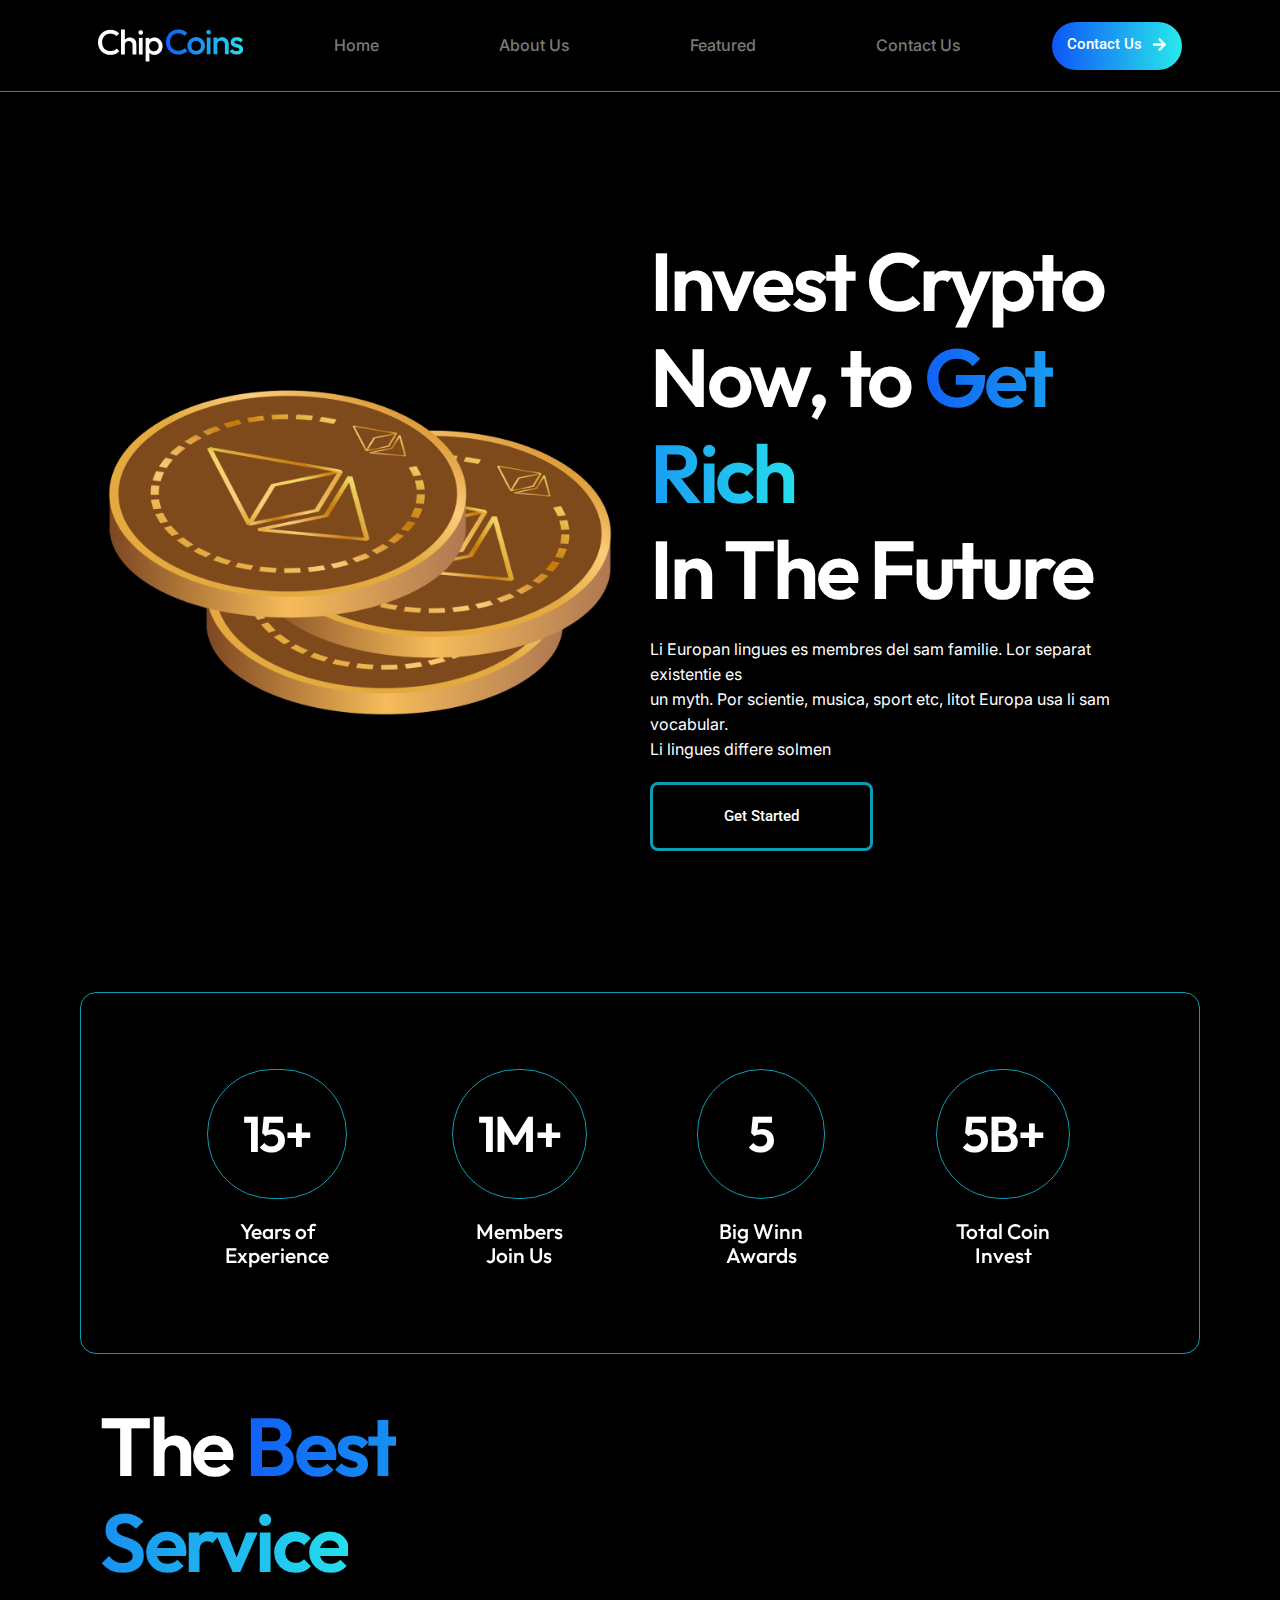
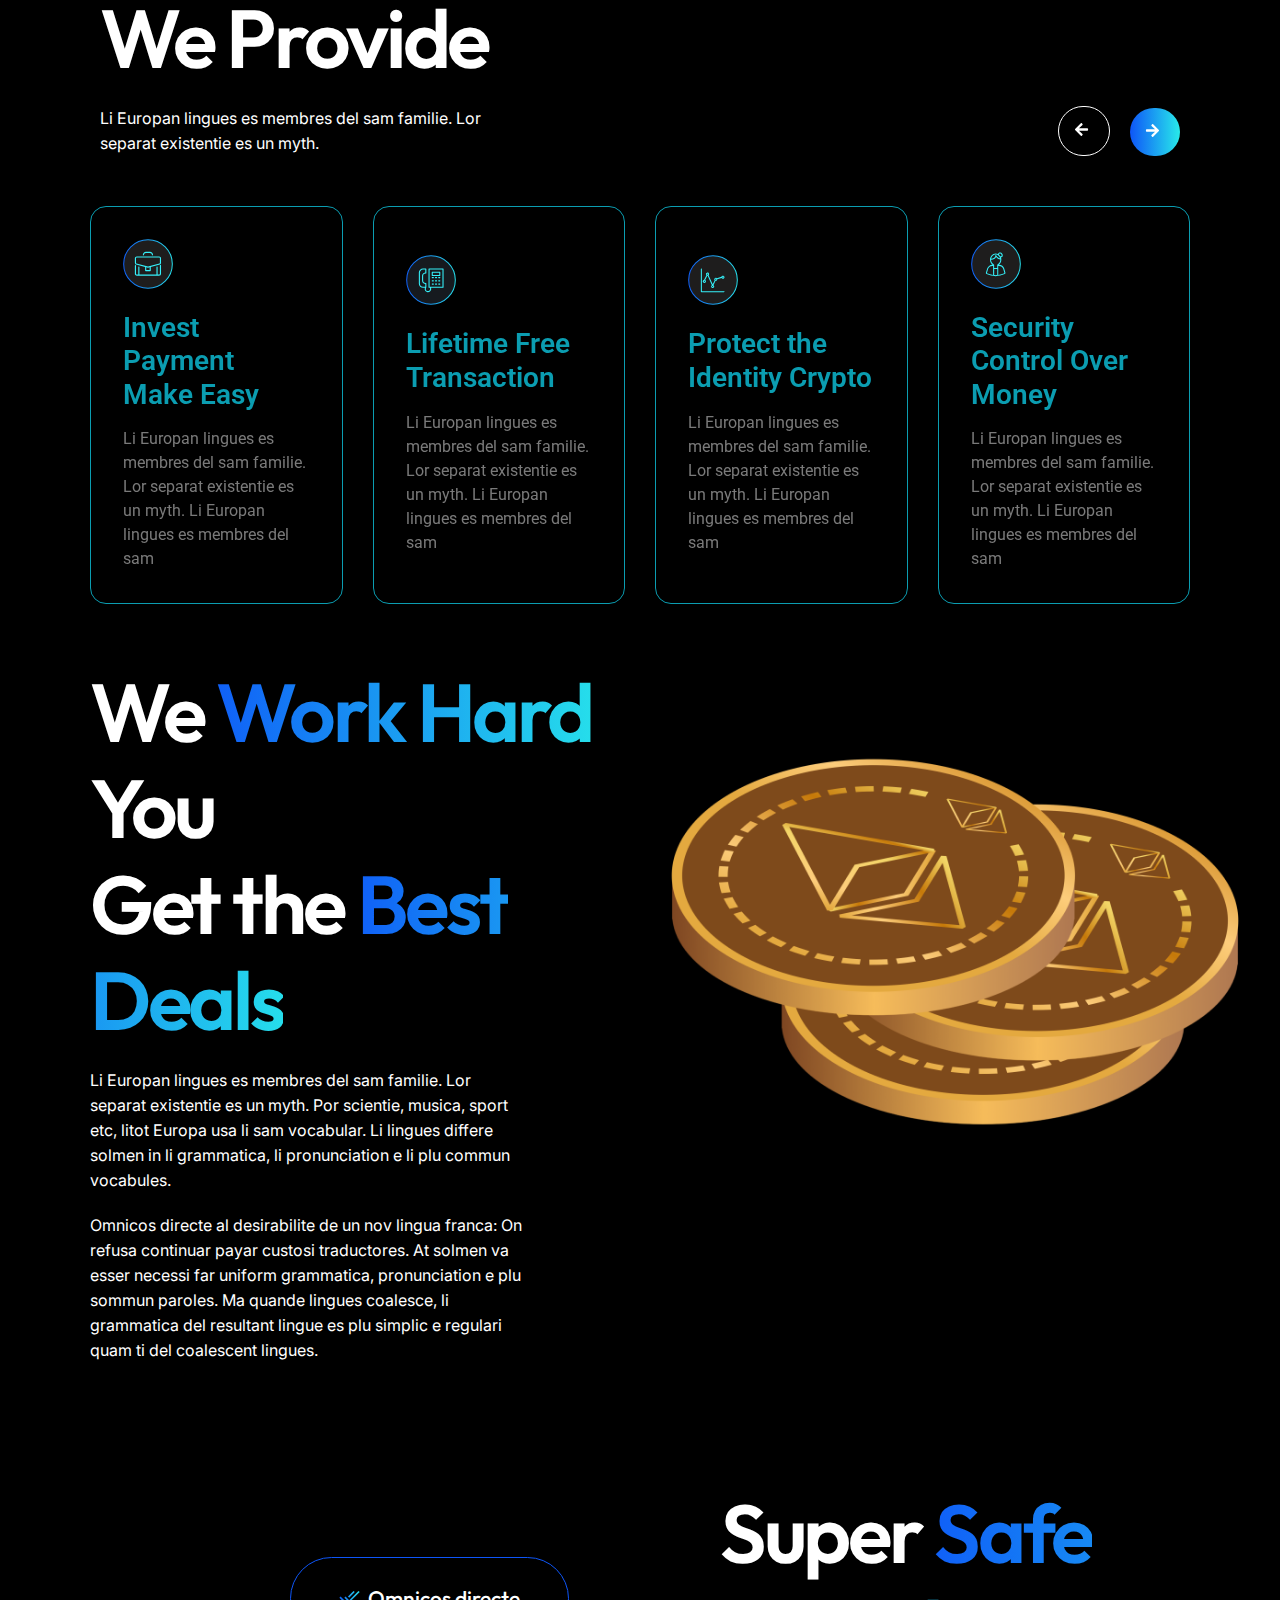
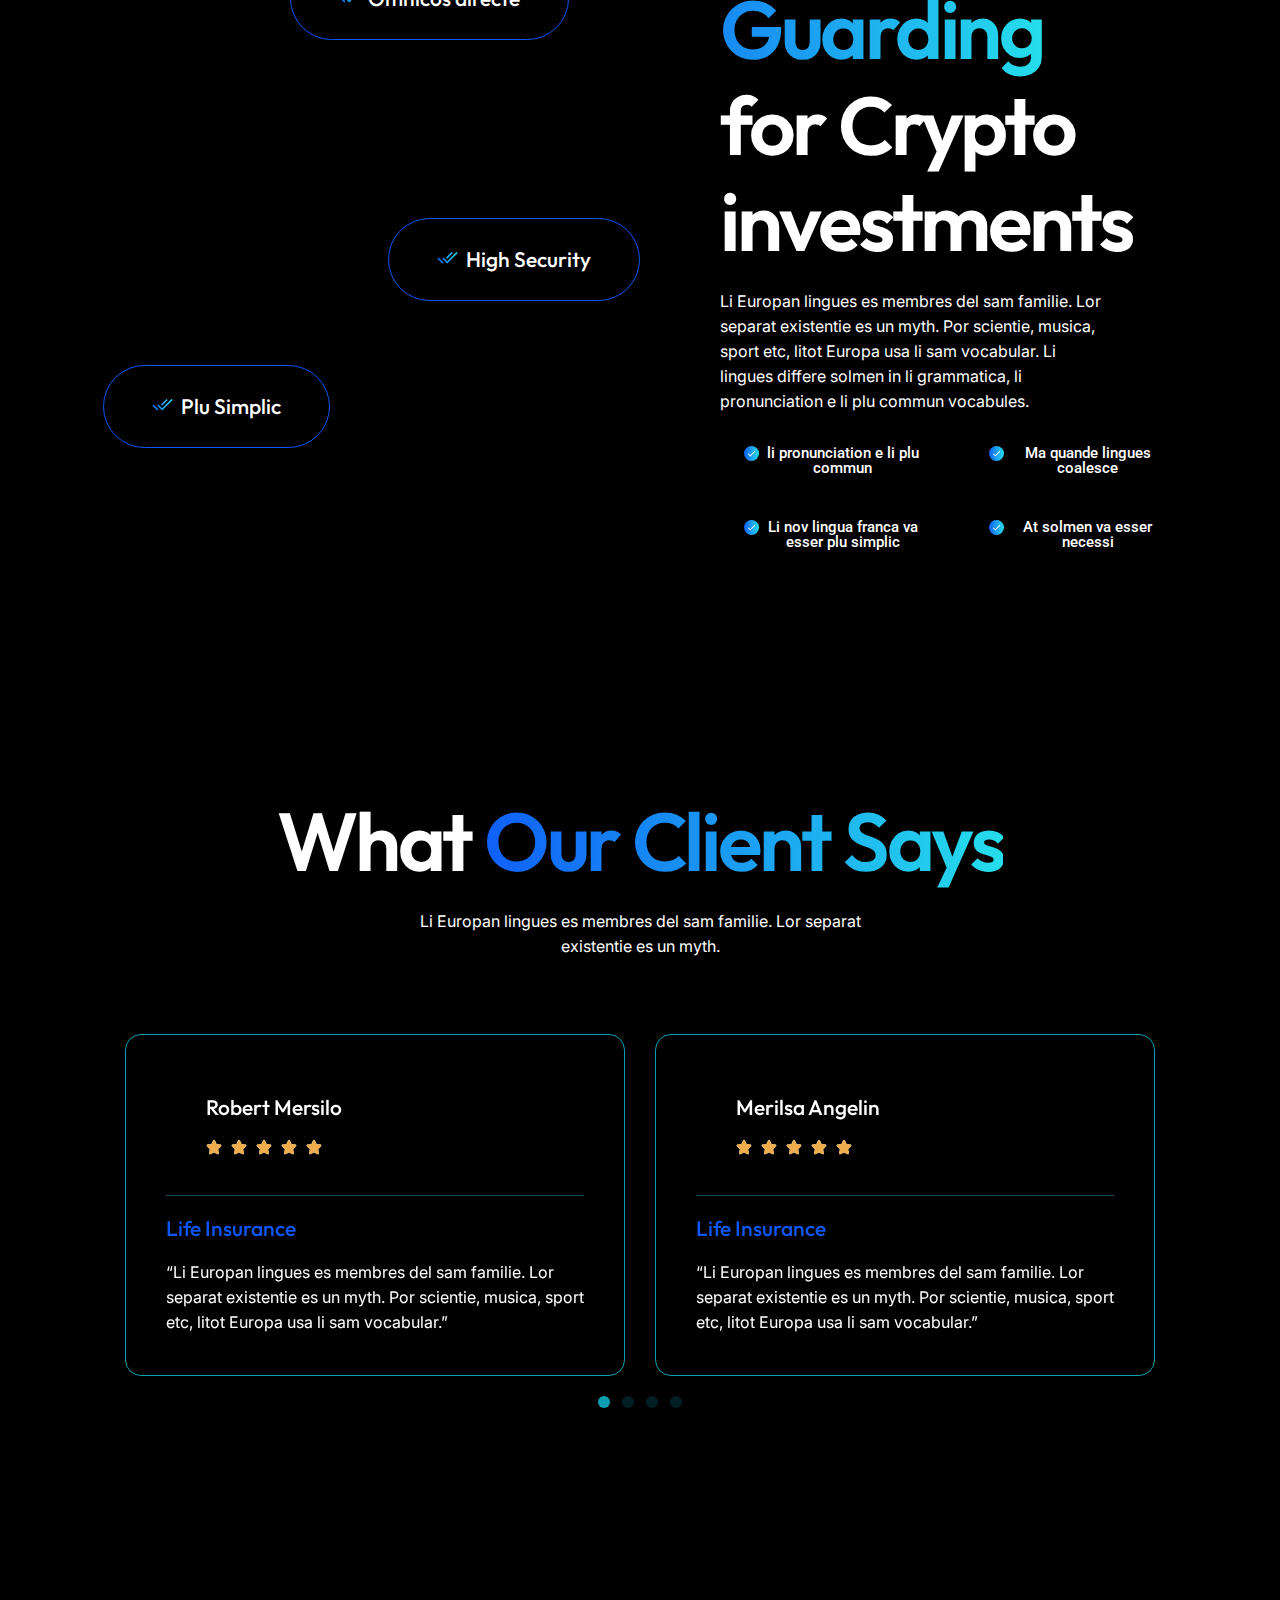
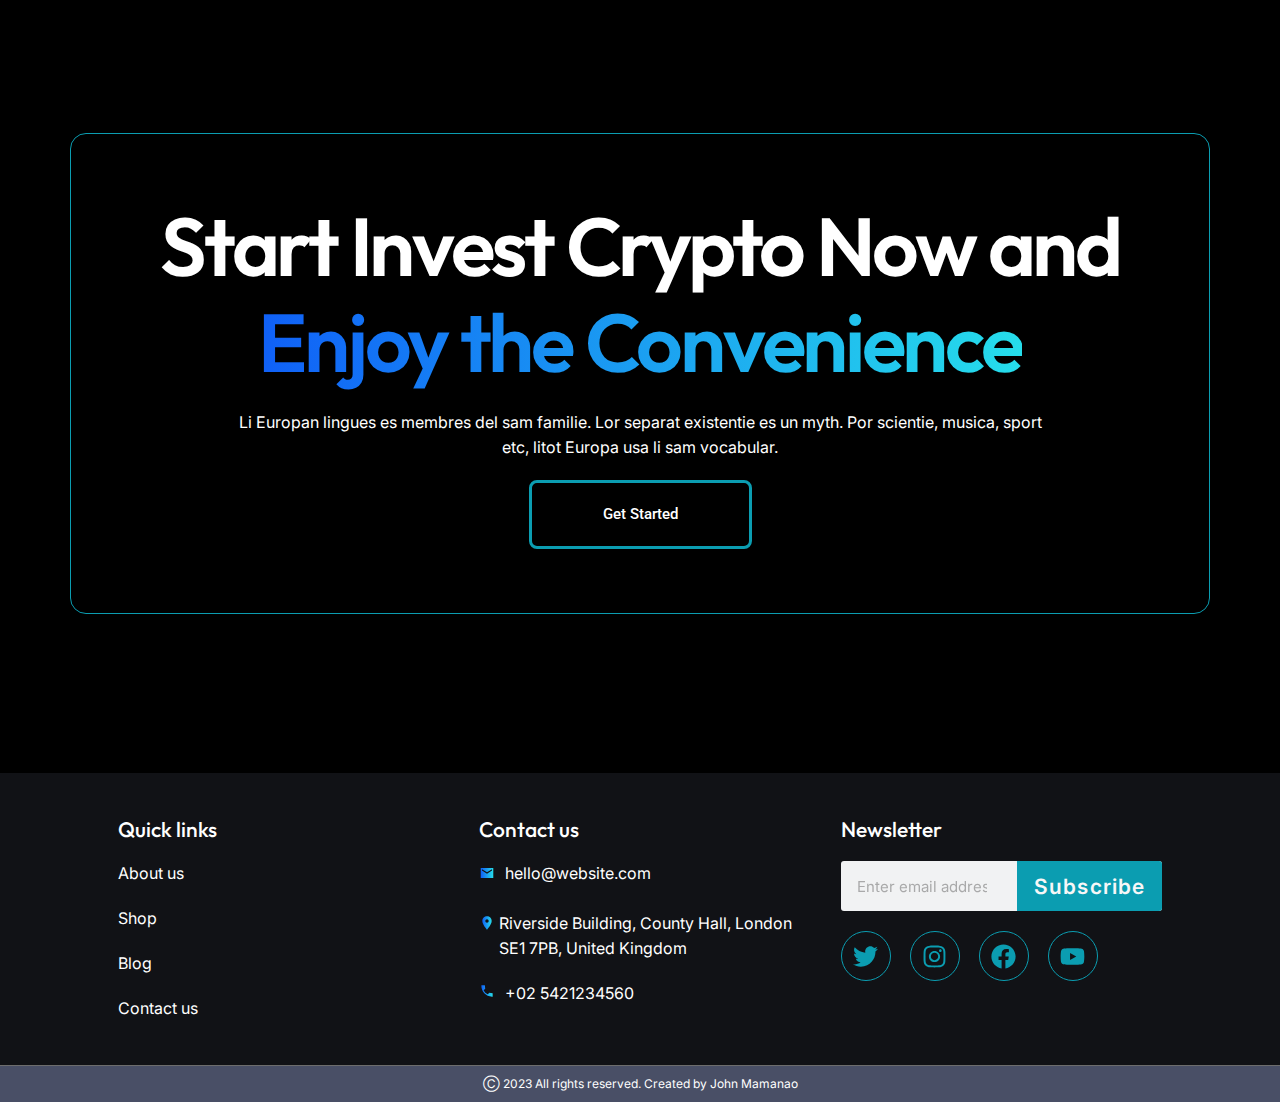
==== index.html @ 48318609 "initial commit" ====
<!DOCTYPE html>
<html lang="en-US">
<head>
	<meta charset="UTF-8">
		<title>ChipCoins &#8211; CryptoCurrency</title>
<meta name="robots" content="max-image-preview:large">
<link rel="alternate" type="application/rss+xml" title="ChipCoins - CryptoCurrency &raquo; Feed" href="/feed/">
<link rel="alternate" type="application/rss+xml" title="ChipCoins - CryptoCurrency &raquo; Comments Feed" href="/comments/feed/">
<script>
window._wpemojiSettings = {"baseUrl":"https:\/\/s.w.org\/images\/core\/emoji\/14.0.0\/72x72\/","ext":".png","svgUrl":"https:\/\/s.w.org\/images\/core\/emoji\/14.0.0\/svg\/","svgExt":".svg","source":{"concatemoji":"\/wp-includes\/js\/wp-emoji-release.min.js?ver=6.4.3"}};
/*! This file is auto-generated */
!function(i,n){var o,s,e;function c(e){try{var t={supportTests:e,timestamp:(new Date).valueOf()};sessionStorage.setItem(o,JSON.stringify(t))}catch(e){}}function p(e,t,n){e.clearRect(0,0,e.canvas.width,e.canvas.height),e.fillText(t,0,0);var t=new Uint32Array(e.getImageData(0,0,e.canvas.width,e.canvas.height).data),r=(e.clearRect(0,0,e.canvas.width,e.canvas.height),e.fillText(n,0,0),new Uint32Array(e.getImageData(0,0,e.canvas.width,e.canvas.height).data));return t.every(function(e,t){return e===r[t]})}function u(e,t,n){switch(t){case"flag":return n(e,"🏳️‍⚧️","🏳️​⚧️")?!1:!n(e,"🇺🇳","🇺​🇳")&&!n(e,"🏴󠁧󠁢󠁥󠁮󠁧󠁿","🏴​󠁧​󠁢​󠁥​󠁮​󠁧​󠁿");case"emoji":return!n(e,"🫱🏻‍🫲🏿","🫱🏻​🫲🏿")}return!1}function f(e,t,n){var r="undefined"!=typeof WorkerGlobalScope&&self instanceof WorkerGlobalScope?new OffscreenCanvas(300,150):i.createElement("canvas"),a=r.getContext("2d",{willReadFrequently:!0}),o=(a.textBaseline="top",a.font="600 32px Arial",{});return e.forEach(function(e){o[e]=t(a,e,n)}),o}function t(e){var t=i.createElement("script");t.src=e,t.defer=!0,i.head.appendChild(t)}"undefined"!=typeof Promise&&(o="wpEmojiSettingsSupports",s=["flag","emoji"],n.supports={everything:!0,everythingExceptFlag:!0},e=new Promise(function(e){i.addEventListener("DOMContentLoaded",e,{once:!0})}),new Promise(function(t){var n=function(){try{var e=JSON.parse(sessionStorage.getItem(o));if("object"==typeof e&&"number"==typeof e.timestamp&&(new Date).valueOf()<e.timestamp+604800&&"object"==typeof e.supportTests)return e.supportTests}catch(e){}return null}();if(!n){if("undefined"!=typeof Worker&&"undefined"!=typeof OffscreenCanvas&&"undefined"!=typeof URL&&URL.createObjectURL&&"undefined"!=typeof Blob)try{var e="postMessage("+f.toString()+"("+[JSON.stringify(s),u.toString(),p.toString()].join(",")+"));",r=new Blob([e],{type:"text/javascript"}),a=new Worker(URL.createObjectURL(r),{name:"wpTestEmojiSupports"});return void(a.onmessage=function(e){c(n=e.data),a.terminate(),t(n)})}catch(e){}c(n=f(s,u,p))}t(n)}).then(function(e){for(var t in e)n.supports[t]=e[t],n.supports.everything=n.supports.everything&&n.supports[t],"flag"!==t&&(n.supports.everythingExceptFlag=n.supports.everythingExceptFlag&&n.supports[t]);n.supports.everythingExceptFlag=n.supports.everythingExceptFlag&&!n.supports.flag,n.DOMReady=!1,n.readyCallback=function(){n.DOMReady=!0}}).then(function(){return e}).then(function(){var e;n.supports.everything||(n.readyCallback(),(e=n.source||{}).concatemoji?t(e.concatemoji):e.wpemoji&&e.twemoji&&(t(e.twemoji),t(e.wpemoji)))}))}((window,document),window._wpemojiSettings);
</script>
<style id="wp-emoji-styles-inline-css">img.wp-smiley, img.emoji {
		display: inline !important;
		border: none !important;
		box-shadow: none !important;
		height: 1em !important;
		width: 1em !important;
		margin: 0 0.07em !important;
		vertical-align: -0.1em !important;
		background: none !important;
		padding: 0 !important;
	}</style>
<style id="classic-theme-styles-inline-css">/*! This file is auto-generated */
.wp-block-button__link{color:#fff;background-color:#32373c;border-radius:9999px;box-shadow:none;text-decoration:none;padding:calc(.667em + 2px) calc(1.333em + 2px);font-size:1.125em}.wp-block-file__button{background:#32373c;color:#fff;text-decoration:none}</style>
<style id="global-styles-inline-css">body{--wp--preset--color--black: #000000;--wp--preset--color--cyan-bluish-gray: #abb8c3;--wp--preset--color--white: #ffffff;--wp--preset--color--pale-pink: #f78da7;--wp--preset--color--vivid-red: #cf2e2e;--wp--preset--color--luminous-vivid-orange: #ff6900;--wp--preset--color--luminous-vivid-amber: #fcb900;--wp--preset--color--light-green-cyan: #7bdcb5;--wp--preset--color--vivid-green-cyan: #00d084;--wp--preset--color--pale-cyan-blue: #8ed1fc;--wp--preset--color--vivid-cyan-blue: #0693e3;--wp--preset--color--vivid-purple: #9b51e0;--wp--preset--gradient--vivid-cyan-blue-to-vivid-purple: linear-gradient(135deg,rgba(6,147,227,1) 0%,rgb(155,81,224) 100%);--wp--preset--gradient--light-green-cyan-to-vivid-green-cyan: linear-gradient(135deg,rgb(122,220,180) 0%,rgb(0,208,130) 100%);--wp--preset--gradient--luminous-vivid-amber-to-luminous-vivid-orange: linear-gradient(135deg,rgba(252,185,0,1) 0%,rgba(255,105,0,1) 100%);--wp--preset--gradient--luminous-vivid-orange-to-vivid-red: linear-gradient(135deg,rgba(255,105,0,1) 0%,rgb(207,46,46) 100%);--wp--preset--gradient--very-light-gray-to-cyan-bluish-gray: linear-gradient(135deg,rgb(238,238,238) 0%,rgb(169,184,195) 100%);--wp--preset--gradient--cool-to-warm-spectrum: linear-gradient(135deg,rgb(74,234,220) 0%,rgb(151,120,209) 20%,rgb(207,42,186) 40%,rgb(238,44,130) 60%,rgb(251,105,98) 80%,rgb(254,248,76) 100%);--wp--preset--gradient--blush-light-purple: linear-gradient(135deg,rgb(255,206,236) 0%,rgb(152,150,240) 100%);--wp--preset--gradient--blush-bordeaux: linear-gradient(135deg,rgb(254,205,165) 0%,rgb(254,45,45) 50%,rgb(107,0,62) 100%);--wp--preset--gradient--luminous-dusk: linear-gradient(135deg,rgb(255,203,112) 0%,rgb(199,81,192) 50%,rgb(65,88,208) 100%);--wp--preset--gradient--pale-ocean: linear-gradient(135deg,rgb(255,245,203) 0%,rgb(182,227,212) 50%,rgb(51,167,181) 100%);--wp--preset--gradient--electric-grass: linear-gradient(135deg,rgb(202,248,128) 0%,rgb(113,206,126) 100%);--wp--preset--gradient--midnight: linear-gradient(135deg,rgb(2,3,129) 0%,rgb(40,116,252) 100%);--wp--preset--font-size--small: 13px;--wp--preset--font-size--medium: 20px;--wp--preset--font-size--large: 36px;--wp--preset--font-size--x-large: 42px;--wp--preset--spacing--20: 0.44rem;--wp--preset--spacing--30: 0.67rem;--wp--preset--spacing--40: 1rem;--wp--preset--spacing--50: 1.5rem;--wp--preset--spacing--60: 2.25rem;--wp--preset--spacing--70: 3.38rem;--wp--preset--spacing--80: 5.06rem;--wp--preset--shadow--natural: 6px 6px 9px rgba(0, 0, 0, 0.2);--wp--preset--shadow--deep: 12px 12px 50px rgba(0, 0, 0, 0.4);--wp--preset--shadow--sharp: 6px 6px 0px rgba(0, 0, 0, 0.2);--wp--preset--shadow--outlined: 6px 6px 0px -3px rgba(255, 255, 255, 1), 6px 6px rgba(0, 0, 0, 1);--wp--preset--shadow--crisp: 6px 6px 0px rgba(0, 0, 0, 1);}:where(.is-layout-flex){gap: 0.5em;}:where(.is-layout-grid){gap: 0.5em;}body .is-layout-flow > .alignleft{float: left;margin-inline-start: 0;margin-inline-end: 2em;}body .is-layout-flow > .alignright{float: right;margin-inline-start: 2em;margin-inline-end: 0;}body .is-layout-flow > .aligncenter{margin-left: auto !important;margin-right: auto !important;}body .is-layout-constrained > .alignleft{float: left;margin-inline-start: 0;margin-inline-end: 2em;}body .is-layout-constrained > .alignright{float: right;margin-inline-start: 2em;margin-inline-end: 0;}body .is-layout-constrained > .aligncenter{margin-left: auto !important;margin-right: auto !important;}body .is-layout-constrained > :where(:not(.alignleft):not(.alignright):not(.alignfull)){max-width: var(--wp--style--global--content-size);margin-left: auto !important;margin-right: auto !important;}body .is-layout-constrained > .alignwide{max-width: var(--wp--style--global--wide-size);}body .is-layout-flex{display: flex;}body .is-layout-flex{flex-wrap: wrap;align-items: center;}body .is-layout-flex > *{margin: 0;}body .is-layout-grid{display: grid;}body .is-layout-grid > *{margin: 0;}:where(.wp-block-columns.is-layout-flex){gap: 2em;}:where(.wp-block-columns.is-layout-grid){gap: 2em;}:where(.wp-block-post-template.is-layout-flex){gap: 1.25em;}:where(.wp-block-post-template.is-layout-grid){gap: 1.25em;}.has-black-color{color: var(--wp--preset--color--black) !important;}.has-cyan-bluish-gray-color{color: var(--wp--preset--color--cyan-bluish-gray) !important;}.has-white-color{color: var(--wp--preset--color--white) !important;}.has-pale-pink-color{color: var(--wp--preset--color--pale-pink) !important;}.has-vivid-red-color{color: var(--wp--preset--color--vivid-red) !important;}.has-luminous-vivid-orange-color{color: var(--wp--preset--color--luminous-vivid-orange) !important;}.has-luminous-vivid-amber-color{color: var(--wp--preset--color--luminous-vivid-amber) !important;}.has-light-green-cyan-color{color: var(--wp--preset--color--light-green-cyan) !important;}.has-vivid-green-cyan-color{color: var(--wp--preset--color--vivid-green-cyan) !important;}.has-pale-cyan-blue-color{color: var(--wp--preset--color--pale-cyan-blue) !important;}.has-vivid-cyan-blue-color{color: var(--wp--preset--color--vivid-cyan-blue) !important;}.has-vivid-purple-color{color: var(--wp--preset--color--vivid-purple) !important;}.has-black-background-color{background-color: var(--wp--preset--color--black) !important;}.has-cyan-bluish-gray-background-color{background-color: var(--wp--preset--color--cyan-bluish-gray) !important;}.has-white-background-color{background-color: var(--wp--preset--color--white) !important;}.has-pale-pink-background-color{background-color: var(--wp--preset--color--pale-pink) !important;}.has-vivid-red-background-color{background-color: var(--wp--preset--color--vivid-red) !important;}.has-luminous-vivid-orange-background-color{background-color: var(--wp--preset--color--luminous-vivid-orange) !important;}.has-luminous-vivid-amber-background-color{background-color: var(--wp--preset--color--luminous-vivid-amber) !important;}.has-light-green-cyan-background-color{background-color: var(--wp--preset--color--light-green-cyan) !important;}.has-vivid-green-cyan-background-color{background-color: var(--wp--preset--color--vivid-green-cyan) !important;}.has-pale-cyan-blue-background-color{background-color: var(--wp--preset--color--pale-cyan-blue) !important;}.has-vivid-cyan-blue-background-color{background-color: var(--wp--preset--color--vivid-cyan-blue) !important;}.has-vivid-purple-background-color{background-color: var(--wp--preset--color--vivid-purple) !important;}.has-black-border-color{border-color: var(--wp--preset--color--black) !important;}.has-cyan-bluish-gray-border-color{border-color: var(--wp--preset--color--cyan-bluish-gray) !important;}.has-white-border-color{border-color: var(--wp--preset--color--white) !important;}.has-pale-pink-border-color{border-color: var(--wp--preset--color--pale-pink) !important;}.has-vivid-red-border-color{border-color: var(--wp--preset--color--vivid-red) !important;}.has-luminous-vivid-orange-border-color{border-color: var(--wp--preset--color--luminous-vivid-orange) !important;}.has-luminous-vivid-amber-border-color{border-color: var(--wp--preset--color--luminous-vivid-amber) !important;}.has-light-green-cyan-border-color{border-color: var(--wp--preset--color--light-green-cyan) !important;}.has-vivid-green-cyan-border-color{border-color: var(--wp--preset--color--vivid-green-cyan) !important;}.has-pale-cyan-blue-border-color{border-color: var(--wp--preset--color--pale-cyan-blue) !important;}.has-vivid-cyan-blue-border-color{border-color: var(--wp--preset--color--vivid-cyan-blue) !important;}.has-vivid-purple-border-color{border-color: var(--wp--preset--color--vivid-purple) !important;}.has-vivid-cyan-blue-to-vivid-purple-gradient-background{background: var(--wp--preset--gradient--vivid-cyan-blue-to-vivid-purple) !important;}.has-light-green-cyan-to-vivid-green-cyan-gradient-background{background: var(--wp--preset--gradient--light-green-cyan-to-vivid-green-cyan) !important;}.has-luminous-vivid-amber-to-luminous-vivid-orange-gradient-background{background: var(--wp--preset--gradient--luminous-vivid-amber-to-luminous-vivid-orange) !important;}.has-luminous-vivid-orange-to-vivid-red-gradient-background{background: var(--wp--preset--gradient--luminous-vivid-orange-to-vivid-red) !important;}.has-very-light-gray-to-cyan-bluish-gray-gradient-background{background: var(--wp--preset--gradient--very-light-gray-to-cyan-bluish-gray) !important;}.has-cool-to-warm-spectrum-gradient-background{background: var(--wp--preset--gradient--cool-to-warm-spectrum) !important;}.has-blush-light-purple-gradient-background{background: var(--wp--preset--gradient--blush-light-purple) !important;}.has-blush-bordeaux-gradient-background{background: var(--wp--preset--gradient--blush-bordeaux) !important;}.has-luminous-dusk-gradient-background{background: var(--wp--preset--gradient--luminous-dusk) !important;}.has-pale-ocean-gradient-background{background: var(--wp--preset--gradient--pale-ocean) !important;}.has-electric-grass-gradient-background{background: var(--wp--preset--gradient--electric-grass) !important;}.has-midnight-gradient-background{background: var(--wp--preset--gradient--midnight) !important;}.has-small-font-size{font-size: var(--wp--preset--font-size--small) !important;}.has-medium-font-size{font-size: var(--wp--preset--font-size--medium) !important;}.has-large-font-size{font-size: var(--wp--preset--font-size--large) !important;}.has-x-large-font-size{font-size: var(--wp--preset--font-size--x-large) !important;}
.wp-block-navigation a:where(:not(.wp-element-button)){color: inherit;}
:where(.wp-block-post-template.is-layout-flex){gap: 1.25em;}:where(.wp-block-post-template.is-layout-grid){gap: 1.25em;}
:where(.wp-block-columns.is-layout-flex){gap: 2em;}:where(.wp-block-columns.is-layout-grid){gap: 2em;}
.wp-block-pullquote{font-size: 1.5em;line-height: 1.6;}</style>
<link rel="stylesheet" id="hello-elementor-css" href="/wp-content/themes/hello-elementor/style.min.css?ver=3.0.1" media="all">
<link rel="stylesheet" id="hello-elementor-theme-style-css" href="/wp-content/themes/hello-elementor/theme.min.css?ver=3.0.1" media="all">
<link rel="stylesheet" id="hello-elementor-header-footer-css" href="/wp-content/themes/hello-elementor/header-footer.min.css?ver=3.0.1" media="all">
<link rel="stylesheet" id="elementor-frontend-css" href="/wp-content/plugins/elementor/assets/css/frontend-lite.min.css?ver=3.20.1" media="all">
<link rel="stylesheet" id="elementor-post-8-css" href="/wp-content/uploads/elementor/css/post-8.css?ver=1710677434" media="all">
<link rel="stylesheet" id="elementor-lazyload-css" href="/wp-content/plugins/elementor/assets/css/modules/lazyload/frontend.min.css?ver=3.20.1" media="all">
<link rel="stylesheet" id="swiper-css" href="/wp-content/plugins/elementor/assets/lib/swiper/v8/css/swiper.min.css?ver=8.4.5" media="all">
<link rel="stylesheet" id="elementor-pro-css" href="/wp-content/plugins/elementor-pro/assets/css/frontend-lite.min.css?ver=3.19.0" media="all">
<link rel="stylesheet" id="elementor-global-css" href="/wp-content/uploads/elementor/css/global.css?ver=1710677434" media="all">
<link rel="stylesheet" id="elementor-post-17-css" href="/wp-content/uploads/elementor/css/post-17.css?ver=1710759932" media="all">
<link rel="stylesheet" id="google-fonts-1-css" href="https://fonts.googleapis.com/css?family=Roboto%3A100%2C100italic%2C200%2C200italic%2C300%2C300italic%2C400%2C400italic%2C500%2C500italic%2C600%2C600italic%2C700%2C700italic%2C800%2C800italic%2C900%2C900italic%7CRoboto+Slab%3A100%2C100italic%2C200%2C200italic%2C300%2C300italic%2C400%2C400italic%2C500%2C500italic%2C600%2C600italic%2C700%2C700italic%2C800%2C800italic%2C900%2C900italic%7CInter%3A100%2C100italic%2C200%2C200italic%2C300%2C300italic%2C400%2C400italic%2C500%2C500italic%2C600%2C600italic%2C700%2C700italic%2C800%2C800italic%2C900%2C900italic%7COutfit%3A100%2C100italic%2C200%2C200italic%2C300%2C300italic%2C400%2C400italic%2C500%2C500italic%2C600%2C600italic%2C700%2C700italic%2C800%2C800italic%2C900%2C900italic&#038;display=swap&#038;ver=6.4.3" media="all">
<link rel="preconnect" href="https://fonts.gstatic.com/" crossorigin>
<link rel="https://api.w.org/" href="/wp-json/">
<link rel="alternate" type="application/json" href="/wp-json/wp/v2/pages/17">
<link rel="EditURI" type="application/rsd+xml" title="RSD" href="/xmlrpc.php?rsd">
<meta name="generator" content="WordPress 6.4.3">
<link rel="canonical" href="/">
<link rel="shortlink" href="/">
<link rel="alternate" type="application/json+oembed" href="/wp-json/oembed/1.0/embed?url=%2F">
<link rel="alternate" type="text/xml+oembed" href="/wp-json/oembed/1.0/embed?url=%2F#038;format=xml">
<meta name="generator" content="Elementor 3.20.1; features: e_optimized_assets_loading, e_optimized_css_loading, e_font_icon_svg, additional_custom_breakpoints, block_editor_assets_optimize, e_image_loading_optimization; settings: css_print_method-external, google_font-enabled, font_display-swap">
		<style id="wp-custom-css">body{
 background-color: black;
}

.current-menu-item a {
	font-weight:800 !important;
}

.menu-item a:hover {
	font-weight:800 !important;
}

.blue{
    background: linear-gradient(90deg, #0E56F8 -7.84%, #28EAEA 109.97%);
	background-clip: text;
	-webkit-background-clip: text;
	-webkit-text-fill-color: transparent;
}</style>
			<meta name="viewport" content="width=device-width, initial-scale=1.0, viewport-fit=cover">
</head>
<body class="home page-template page-template-elementor_canvas page page-id-17 wp-custom-logo e-lazyload elementor-default elementor-template-canvas elementor-kit-8 elementor-page elementor-page-17">
			<div data-elementor-type="wp-page" data-elementor-id="17" class="elementor elementor-17" data-elementor-post-type="page">
				<div class="elementor-element elementor-element-e62ce13 e-flex e-con-boxed e-con e-parent" data-id="e62ce13" data-element_type="container" data-core-v316-plus="true">
					<div class="e-con-inner">
				<div class="elementor-element elementor-element-89855a6 elementor-widget elementor-widget-theme-site-logo elementor-widget-image" data-id="89855a6" data-element_type="widget" data-widget_type="theme-site-logo.default">
				<div class="elementor-widget-container">
			<style>/*! elementor - v3.20.0 - 13-03-2024 */
.elementor-widget-image{text-align:center}.elementor-widget-image a{display:inline-block}.elementor-widget-image a img[src$=".svg"]{width:48px}.elementor-widget-image img{vertical-align:middle;display:inline-block}</style>						<a>
			<img decoding="async" width="145" height="33" src="/wp-content/uploads/2024/03/logo.png" class="attachment-full size-full wp-image-9" alt="">				</a>
									</div>
				</div>
				<div class="elementor-element elementor-element-6aec6c8 elementor-nav-menu--stretch elementor-nav-menu--dropdown-tablet elementor-nav-menu__text-align-aside elementor-nav-menu--toggle elementor-nav-menu--burger elementor-widget elementor-widget-nav-menu" data-id="6aec6c8" data-element_type="widget" data-settings="{&quot;full_width&quot;:&quot;stretch&quot;,&quot;layout&quot;:&quot;horizontal&quot;,&quot;submenu_icon&quot;:{&quot;value&quot;:&quot;&lt;svg class=\&quot;e-font-icon-svg e-fas-caret-down\&quot; viewBox=\&quot;0 0 320 512\&quot; xmlns=\&quot;http:\/\/www.w3.org\/2000\/svg\&quot;&gt;&lt;path d=\&quot;M31.3 192h257.3c17.8 0 26.7 21.5 14.1 34.1L174.1 354.8c-7.8 7.8-20.5 7.8-28.3 0L17.2 226.1C4.6 213.5 13.5 192 31.3 192z\&quot;&gt;&lt;\/path&gt;&lt;\/svg&gt;&quot;,&quot;library&quot;:&quot;fa-solid&quot;},&quot;toggle&quot;:&quot;burger&quot;}" data-widget_type="nav-menu.default">
				<div class="elementor-widget-container">
			<link rel="stylesheet" href="/wp-content/plugins/elementor-pro/assets/css/widget-nav-menu.min.css">			<nav class="elementor-nav-menu--main elementor-nav-menu__container elementor-nav-menu--layout-horizontal e--pointer-underline e--animation-fade">
				<ul id="menu-1-6aec6c8" class="elementor-nav-menu">
<li class="menu-item menu-item-type-custom menu-item-object-custom menu-item-13"><a href="#" class="elementor-item elementor-item-anchor">Home</a></li>
<li class="menu-item menu-item-type-custom menu-item-object-custom menu-item-14"><a href="#" class="elementor-item elementor-item-anchor">About Us</a></li>
<li class="menu-item menu-item-type-custom menu-item-object-custom menu-item-15"><a href="#" class="elementor-item elementor-item-anchor">Featured</a></li>
<li class="menu-item menu-item-type-custom menu-item-object-custom menu-item-16"><a href="#" class="elementor-item elementor-item-anchor">Contact Us</a></li>
</ul>			</nav>
					<div class="elementor-menu-toggle" role="button" tabindex="0" aria-label="Menu Toggle" aria-expanded="false">
			<svg aria-hidden="true" role="presentation" class="elementor-menu-toggle__icon--open e-font-icon-svg e-eicon-menu-bar" viewbox="0 0 1000 1000" xmlns="http://www.w3.org/2000/svg"><path d="M104 333H896C929 333 958 304 958 271S929 208 896 208H104C71 208 42 237 42 271S71 333 104 333ZM104 583H896C929 583 958 554 958 521S929 458 896 458H104C71 458 42 487 42 521S71 583 104 583ZM104 833H896C929 833 958 804 958 771S929 708 896 708H104C71 708 42 737 42 771S71 833 104 833Z"></path></svg><svg aria-hidden="true" role="presentation" class="elementor-menu-toggle__icon--close e-font-icon-svg e-eicon-close" viewbox="0 0 1000 1000" xmlns="http://www.w3.org/2000/svg"><path d="M742 167L500 408 258 167C246 154 233 150 217 150 196 150 179 158 167 167 154 179 150 196 150 212 150 229 154 242 171 254L408 500 167 742C138 771 138 800 167 829 196 858 225 858 254 829L496 587 738 829C750 842 767 846 783 846 800 846 817 842 829 829 842 817 846 804 846 783 846 767 842 750 829 737L588 500 833 258C863 229 863 200 833 171 804 137 775 137 742 167Z"></path></svg>			<span class="elementor-screen-only">Menu</span>
		</div>
					<nav class="elementor-nav-menu--dropdown elementor-nav-menu__container" aria-hidden="true">
				<ul id="menu-2-6aec6c8" class="elementor-nav-menu">
<li class="menu-item menu-item-type-custom menu-item-object-custom menu-item-13"><a href="#" class="elementor-item elementor-item-anchor" tabindex="-1">Home</a></li>
<li class="menu-item menu-item-type-custom menu-item-object-custom menu-item-14"><a href="#" class="elementor-item elementor-item-anchor" tabindex="-1">About Us</a></li>
<li class="menu-item menu-item-type-custom menu-item-object-custom menu-item-15"><a href="#" class="elementor-item elementor-item-anchor" tabindex="-1">Featured</a></li>
<li class="menu-item menu-item-type-custom menu-item-object-custom menu-item-16"><a href="#" class="elementor-item elementor-item-anchor" tabindex="-1">Contact Us</a></li>
</ul>			</nav>
				</div>
				</div>
				<div class="elementor-element elementor-element-7f08254 elementor-widget__width-initial elementor-align-center elementor-hidden-tablet elementor-hidden-mobile elementor-widget elementor-widget-button" data-id="7f08254" data-element_type="widget" data-widget_type="button.default">
				<div class="elementor-widget-container">
					<div class="elementor-button-wrapper">
			<a class="elementor-button elementor-button-link elementor-size-sm" href="#">
						<span class="elementor-button-content-wrapper">
						<span class="elementor-button-icon elementor-align-icon-right">
				<svg aria-hidden="true" class="e-font-icon-svg e-fas-arrow-right" viewbox="0 0 448 512" xmlns="http://www.w3.org/2000/svg"><path d="M190.5 66.9l22.2-22.2c9.4-9.4 24.6-9.4 33.9 0L441 239c9.4 9.4 9.4 24.6 0 33.9L246.6 467.3c-9.4 9.4-24.6 9.4-33.9 0l-22.2-22.2c-9.5-9.5-9.3-25 .4-34.3L311.4 296H24c-13.3 0-24-10.7-24-24v-32c0-13.3 10.7-24 24-24h287.4L190.9 101.2c-9.8-9.3-10-24.8-.4-34.3z"></path></svg>			</span>
						<span class="elementor-button-text">Contact Us</span>
		</span>
					</a>
		</div>
				</div>
				</div>
					</div>
				</div>
		<div class="elementor-element elementor-element-58fffd3 e-con-full e-flex e-con e-parent" data-id="58fffd3" data-element_type="container" data-core-v316-plus="true">
		<div class="elementor-element elementor-element-f413bab e-con-full e-flex e-con e-child" data-id="f413bab" data-element_type="container">
				<div class="elementor-element elementor-element-69ae7c3 elementor-widget elementor-widget-image" data-id="69ae7c3" data-element_type="widget" data-widget_type="image.default">
				<div class="elementor-widget-container">
													<img decoding="async" src="/wp-content/uploads/elementor/thumbs/etherium-coin-qlc26gi8p5h7i38w4x5h1aqkwnvbomfdwhr1bx1h1e.png" title="etherium-coin" alt="etherium-coin" loading="lazy">													</div>
				</div>
				</div>
		<div class="elementor-element elementor-element-85c0285 e-con-full e-flex e-con e-child" data-id="85c0285" data-element_type="container">
				<div class="elementor-element elementor-element-48c9a50 elementor-widget elementor-widget-heading" data-id="48c9a50" data-element_type="widget" data-widget_type="heading.default">
				<div class="elementor-widget-container">
			<style>/*! elementor - v3.20.0 - 13-03-2024 */
.elementor-heading-title{padding:0;margin:0;line-height:1}.elementor-widget-heading .elementor-heading-title[class*=elementor-size-]>a{color:inherit;font-size:inherit;line-height:inherit}.elementor-widget-heading .elementor-heading-title.elementor-size-small{font-size:15px}.elementor-widget-heading .elementor-heading-title.elementor-size-medium{font-size:19px}.elementor-widget-heading .elementor-heading-title.elementor-size-large{font-size:29px}.elementor-widget-heading .elementor-heading-title.elementor-size-xl{font-size:39px}.elementor-widget-heading .elementor-heading-title.elementor-size-xxl{font-size:59px}</style>
<h2 class="elementor-heading-title elementor-size-default">Invest Crypto <br>Now, to <span class="blue">Get Rich</span> <br>In The Future</h2>		</div>
				</div>
				<div class="elementor-element elementor-element-1d94e64 elementor-widget__width-initial elementor-widget elementor-widget-heading" data-id="1d94e64" data-element_type="widget" data-widget_type="heading.default">
				<div class="elementor-widget-container">
			<p class="elementor-heading-title elementor-size-default">Li Europan lingues es membres del sam familie. Lor separat existentie es<br> un myth. Por scientie, musica, sport etc, litot Europa usa li sam vocabular.<br> Li lingues differe solmen </p>		</div>
				</div>
				<div class="elementor-element elementor-element-e75646a elementor-widget__width-initial elementor-align-center elementor-widget elementor-widget-button" data-id="e75646a" data-element_type="widget" data-widget_type="button.default">
				<div class="elementor-widget-container">
					<div class="elementor-button-wrapper">
			<a class="elementor-button elementor-button-link elementor-size-sm" href="#">
						<span class="elementor-button-content-wrapper">
						<span class="elementor-button-text">Get Started</span>
		</span>
					</a>
		</div>
				</div>
				</div>
				</div>
				</div>
		<div class="elementor-element elementor-element-65de510 e-con-full e-flex e-con e-parent" data-id="65de510" data-element_type="container" data-core-v316-plus="true">
		<div class="elementor-element elementor-element-a094b2c e-con-full e-flex e-con e-child" data-id="a094b2c" data-element_type="container">
				<div class="elementor-element elementor-element-a257855 elementor-pagination-type-bullets elementor-arrows-position-inside elementor-pagination-position-outside elementor-widget elementor-widget-n-carousel" data-id="a257855" data-element_type="widget" data-settings="{&quot;carousel_items&quot;:[{&quot;slide_title&quot;:&quot;Slide #1&quot;,&quot;_id&quot;:&quot;1da766b&quot;},{&quot;slide_title&quot;:&quot;Slide #2&quot;,&quot;_id&quot;:&quot;4bf387b&quot;},{&quot;slide_title&quot;:&quot;Slide #3&quot;,&quot;_id&quot;:&quot;1e31169&quot;},{&quot;_id&quot;:&quot;7d14c26&quot;,&quot;slide_title&quot;:&quot;Slide #4&quot;}],&quot;slides_to_show&quot;:&quot;4&quot;,&quot;slides_to_show_tablet&quot;:&quot;2&quot;,&quot;slides_to_show_mobile&quot;:&quot;1&quot;,&quot;speed&quot;:500,&quot;arrows&quot;:&quot;yes&quot;,&quot;pagination&quot;:&quot;bullets&quot;,&quot;image_spacing_custom&quot;:{&quot;unit&quot;:&quot;px&quot;,&quot;size&quot;:10,&quot;sizes&quot;:[]},&quot;image_spacing_custom_tablet&quot;:{&quot;unit&quot;:&quot;px&quot;,&quot;size&quot;:&quot;&quot;,&quot;sizes&quot;:[]},&quot;image_spacing_custom_mobile&quot;:{&quot;unit&quot;:&quot;px&quot;,&quot;size&quot;:&quot;&quot;,&quot;sizes&quot;:[]}}" data-widget_type="nested-carousel.default">
				<div class="elementor-widget-container">
			<link rel="stylesheet" href="/wp-content/plugins/elementor-pro/assets/css/widget-nested-carousel.min.css">		<div class="e-n-carousel swiper" dir="ltr">
			<div class="swiper-wrapper" aria-live="polite">
										<div class="swiper-slide" data-slide="1" role="group" aria-roledescription="slide" aria-label="1 of 4">
							<div class="elementor-element elementor-element-080040d e-flex e-con-boxed e-con e-child" data-id="080040d" data-element_type="container">
					<div class="e-con-inner">
		<div class="elementor-element elementor-element-a8004d6 e-flex e-con-boxed e-con e-child" data-id="a8004d6" data-element_type="container">
					<div class="e-con-inner">
				<div class="elementor-element elementor-element-e40b6fe elementor-widget elementor-widget-heading" data-id="e40b6fe" data-element_type="widget" data-widget_type="heading.default">
				<div class="elementor-widget-container">
			<h2 class="elementor-heading-title elementor-size-default">15+</h2>		</div>
				</div>
				<div class="elementor-element elementor-element-c518b82 elementor-widget elementor-widget-heading" data-id="c518b82" data-element_type="widget" data-widget_type="heading.default">
				<div class="elementor-widget-container">
			<h2 class="elementor-heading-title elementor-size-default">Years of <br>Experience</h2>		</div>
				</div>
					</div>
				</div>
					</div>
				</div>
								</div>
											<div class="swiper-slide" data-slide="2" role="group" aria-roledescription="slide" aria-label="2 of 4">
							<div class="elementor-element elementor-element-cbc50ec e-flex e-con-boxed e-con e-child" data-id="cbc50ec" data-element_type="container">
					<div class="e-con-inner">
		<div class="elementor-element elementor-element-60d86b6 e-flex e-con-boxed e-con e-child" data-id="60d86b6" data-element_type="container">
					<div class="e-con-inner">
				<div class="elementor-element elementor-element-699c5ca elementor-widget elementor-widget-heading" data-id="699c5ca" data-element_type="widget" data-widget_type="heading.default">
				<div class="elementor-widget-container">
			<h2 class="elementor-heading-title elementor-size-default">1M+</h2>		</div>
				</div>
				<div class="elementor-element elementor-element-bc0ef3e elementor-widget elementor-widget-heading" data-id="bc0ef3e" data-element_type="widget" data-widget_type="heading.default">
				<div class="elementor-widget-container">
			<h2 class="elementor-heading-title elementor-size-default">Members<br> Join Us</h2>		</div>
				</div>
					</div>
				</div>
					</div>
				</div>
								</div>
											<div class="swiper-slide" data-slide="3" role="group" aria-roledescription="slide" aria-label="3 of 4">
							<div class="elementor-element elementor-element-8ca04a9 e-flex e-con-boxed e-con e-child" data-id="8ca04a9" data-element_type="container">
					<div class="e-con-inner">
		<div class="elementor-element elementor-element-199d416 e-flex e-con-boxed e-con e-child" data-id="199d416" data-element_type="container">
					<div class="e-con-inner">
				<div class="elementor-element elementor-element-48244b5 elementor-widget elementor-widget-heading" data-id="48244b5" data-element_type="widget" data-widget_type="heading.default">
				<div class="elementor-widget-container">
			<h2 class="elementor-heading-title elementor-size-default">5</h2>		</div>
				</div>
				<div class="elementor-element elementor-element-beee8b9 elementor-widget elementor-widget-heading" data-id="beee8b9" data-element_type="widget" data-widget_type="heading.default">
				<div class="elementor-widget-container">
			<h2 class="elementor-heading-title elementor-size-default">Big Winn<br> Awards</h2>		</div>
				</div>
					</div>
				</div>
					</div>
				</div>
								</div>
											<div class="swiper-slide" data-slide="4" role="group" aria-roledescription="slide" aria-label="4 of 4">
							<div class="elementor-element elementor-element-593f29a e-flex e-con-boxed e-con e-child" data-id="593f29a" data-element_type="container">
					<div class="e-con-inner">
		<div class="elementor-element elementor-element-8856d7a e-flex e-con-boxed e-con e-child" data-id="8856d7a" data-element_type="container">
					<div class="e-con-inner">
				<div class="elementor-element elementor-element-c460198 elementor-widget elementor-widget-heading" data-id="c460198" data-element_type="widget" data-widget_type="heading.default">
				<div class="elementor-widget-container">
			<h2 class="elementor-heading-title elementor-size-default">5B+</h2>		</div>
				</div>
				<div class="elementor-element elementor-element-6efced9 elementor-widget elementor-widget-heading" data-id="6efced9" data-element_type="widget" data-widget_type="heading.default">
				<div class="elementor-widget-container">
			<h2 class="elementor-heading-title elementor-size-default">Total Coin<br> Invest</h2>		</div>
				</div>
					</div>
				</div>
					</div>
				</div>
								</div>
								</div>
		</div>
					<div class="elementor-swiper-button elementor-swiper-button-prev" role="button" tabindex="0">
				<svg aria-hidden="true" class="e-font-icon-svg e-fas-chevron-left" viewbox="0 0 320 512" xmlns="http://www.w3.org/2000/svg"><path d="M34.52 239.03L228.87 44.69c9.37-9.37 24.57-9.37 33.94 0l22.67 22.67c9.36 9.36 9.37 24.52.04 33.9L131.49 256l154.02 154.75c9.34 9.38 9.32 24.54-.04 33.9l-22.67 22.67c-9.37 9.37-24.57 9.37-33.94 0L34.52 272.97c-9.37-9.37-9.37-24.57 0-33.94z"></path></svg>			</div>
			<div class="elementor-swiper-button elementor-swiper-button-next" role="button" tabindex="0">
				<svg aria-hidden="true" class="e-font-icon-svg e-fas-chevron-right" viewbox="0 0 320 512" xmlns="http://www.w3.org/2000/svg"><path d="M285.476 272.971L91.132 467.314c-9.373 9.373-24.569 9.373-33.941 0l-22.667-22.667c-9.357-9.357-9.375-24.522-.04-33.901L188.505 256 34.484 101.255c-9.335-9.379-9.317-24.544.04-33.901l22.667-22.667c9.373-9.373 24.569-9.373 33.941 0L285.475 239.03c9.373 9.372 9.373 24.568.001 33.941z"></path></svg>			</div>
					<div class="swiper-pagination"></div>
				</div>
				</div>
				</div>
				</div>
		<div class="elementor-element elementor-element-14d9753 e-con-full e-flex e-con e-parent" data-id="14d9753" data-element_type="container" data-core-v316-plus="true">
		<div class="elementor-element elementor-element-103684d e-con-full e-flex e-con e-child" data-id="103684d" data-element_type="container">
		<div class="elementor-element elementor-element-280f62e e-con-full e-flex e-con e-child" data-id="280f62e" data-element_type="container">
				<div class="elementor-element elementor-element-3404c55 elementor-widget__width-initial elementor-widget elementor-widget-heading" data-id="3404c55" data-element_type="widget" data-widget_type="heading.default">
				<div class="elementor-widget-container">
			<h2 class="elementor-heading-title elementor-size-default">The <span class="blue">Best Service</span> <br>We Provide</h2>		</div>
				</div>
				<div class="elementor-element elementor-element-c82a6fa elementor-widget__width-initial elementor-widget elementor-widget-heading" data-id="c82a6fa" data-element_type="widget" data-widget_type="heading.default">
				<div class="elementor-widget-container">
			<p class="elementor-heading-title elementor-size-default">Li Europan lingues es membres del sam familie. Lor <br>separat existentie es un myth.</p>		</div>
				</div>
				</div>
		<div class="elementor-element elementor-element-0eb927c elementor-hidden-tablet elementor-hidden-mobile e-flex e-con-boxed e-con e-child" data-id="0eb927c" data-element_type="container">
					<div class="e-con-inner">
				<div class="elementor-element elementor-element-38528c7 elementor-align-center elementor-widget elementor-widget-button" data-id="38528c7" data-element_type="widget" data-widget_type="button.default">
				<div class="elementor-widget-container">
					<div class="elementor-button-wrapper">
			<a class="elementor-button elementor-button-link elementor-size-sm" href="#">
						<span class="elementor-button-content-wrapper">
						<span class="elementor-button-icon elementor-align-icon-left">
				<svg aria-hidden="true" class="e-font-icon-svg e-fas-arrow-left" viewbox="0 0 448 512" xmlns="http://www.w3.org/2000/svg"><path d="M257.5 445.1l-22.2 22.2c-9.4 9.4-24.6 9.4-33.9 0L7 273c-9.4-9.4-9.4-24.6 0-33.9L201.4 44.7c9.4-9.4 24.6-9.4 33.9 0l22.2 22.2c9.5 9.5 9.3 25-.4 34.3L136.6 216H424c13.3 0 24 10.7 24 24v32c0 13.3-10.7 24-24 24H136.6l120.5 114.8c9.8 9.3 10 24.8.4 34.3z"></path></svg>			</span>
						<span class="elementor-button-text"></span>
		</span>
					</a>
		</div>
				</div>
				</div>
				<div class="elementor-element elementor-element-4fd5dd3 elementor-align-center elementor-widget elementor-widget-button" data-id="4fd5dd3" data-element_type="widget" data-widget_type="button.default">
				<div class="elementor-widget-container">
					<div class="elementor-button-wrapper">
			<a class="elementor-button elementor-button-link elementor-size-sm" href="#">
						<span class="elementor-button-content-wrapper">
						<span class="elementor-button-icon elementor-align-icon-left">
				<svg aria-hidden="true" class="e-font-icon-svg e-fas-arrow-right" viewbox="0 0 448 512" xmlns="http://www.w3.org/2000/svg"><path d="M190.5 66.9l22.2-22.2c9.4-9.4 24.6-9.4 33.9 0L441 239c9.4 9.4 9.4 24.6 0 33.9L246.6 467.3c-9.4 9.4-24.6 9.4-33.9 0l-22.2-22.2c-9.5-9.5-9.3-25 .4-34.3L311.4 296H24c-13.3 0-24-10.7-24-24v-32c0-13.3 10.7-24 24-24h287.4L190.9 101.2c-9.8-9.3-10-24.8-.4-34.3z"></path></svg>			</span>
						<span class="elementor-button-text"></span>
		</span>
					</a>
		</div>
				</div>
				</div>
					</div>
				</div>
				</div>
				<div class="elementor-element elementor-element-0a7433f elementor-pagination-type-bullets elementor-arrows-position-inside elementor-pagination-position-outside elementor-widget elementor-widget-n-carousel" data-id="0a7433f" data-element_type="widget" data-settings="{&quot;carousel_items&quot;:[{&quot;slide_title&quot;:&quot;Slide #1&quot;,&quot;_id&quot;:&quot;9155170&quot;},{&quot;slide_title&quot;:&quot;Slide #2&quot;,&quot;_id&quot;:&quot;749786e&quot;},{&quot;slide_title&quot;:&quot;Slide #3&quot;,&quot;_id&quot;:&quot;f263a02&quot;},{&quot;_id&quot;:&quot;c3b34a8&quot;,&quot;slide_title&quot;:&quot;Slide #4&quot;}],&quot;slides_to_show&quot;:&quot;4&quot;,&quot;image_spacing_custom_tablet&quot;:{&quot;unit&quot;:&quot;px&quot;,&quot;size&quot;:0,&quot;sizes&quot;:[]},&quot;slides_to_show_tablet&quot;:&quot;2&quot;,&quot;slides_to_show_mobile&quot;:&quot;1&quot;,&quot;speed&quot;:500,&quot;arrows&quot;:&quot;yes&quot;,&quot;pagination&quot;:&quot;bullets&quot;,&quot;image_spacing_custom&quot;:{&quot;unit&quot;:&quot;px&quot;,&quot;size&quot;:10,&quot;sizes&quot;:[]},&quot;image_spacing_custom_mobile&quot;:{&quot;unit&quot;:&quot;px&quot;,&quot;size&quot;:&quot;&quot;,&quot;sizes&quot;:[]}}" data-widget_type="nested-carousel.default">
				<div class="elementor-widget-container">
					<div class="e-n-carousel swiper" dir="ltr">
			<div class="swiper-wrapper" aria-live="polite">
										<div class="swiper-slide" data-slide="1" role="group" aria-roledescription="slide" aria-label="1 of 4">
							<div class="elementor-element elementor-element-f5e490f e-flex e-con-boxed e-con e-child" data-id="f5e490f" data-element_type="container">
					<div class="e-con-inner">
		<div class="elementor-element elementor-element-12d9577 e-flex e-con-boxed e-con e-child" data-id="12d9577" data-element_type="container">
					<div class="e-con-inner">
				<div class="elementor-element elementor-element-5ceda83 elementor-view-default elementor-position-top elementor-mobile-position-top elementor-widget elementor-widget-icon-box" data-id="5ceda83" data-element_type="widget" data-widget_type="icon-box.default">
				<div class="elementor-widget-container">
			<link rel="stylesheet" href="/wp-content/plugins/elementor/assets/css/widget-icon-box.min.css">		<div class="elementor-icon-box-wrapper">
						<div class="elementor-icon-box-icon">
				<span class="elementor-icon elementor-animation-">
				<svg xmlns="http://www.w3.org/2000/svg" width="74" height="74" viewbox="0 0 74 74" fill="none"><g id="Icon"><rect x="1" y="1" width="72" height="72" rx="36" fill="#1E1D1D"></rect><rect x="1" y="1" width="72" height="72" rx="36" stroke="url(#paint0_linear_15813_7703)" stroke-width="1.5"></rect><g id="icon"><path id="Vector" d="M55.4305 38.4219C55.2185 38.4212 55.0141 38.5006 54.8581 38.6441C54.7021 38.7876 54.606 38.9847 54.589 39.196V51.4144C54.5936 51.5767 54.5646 51.7383 54.5038 51.8889C54.443 52.0395 54.3517 52.1759 54.2356 52.2895C54.1397 52.3952 54.0228 52.4797 53.8924 52.5376C53.762 52.5956 53.621 52.6257 53.4783 52.6261H51.2231V41.7205C51.2231 41.4973 51.1344 41.2833 50.9766 41.1255C50.8188 40.9677 50.6048 40.879 50.3816 40.879C50.1584 40.879 49.9444 40.9677 49.7866 41.1255C49.6288 41.2833 49.5401 41.4973 49.5401 41.7205V52.6598H24.2957V41.7205C24.2957 41.4973 24.207 41.2833 24.0492 41.1255C23.8914 40.9677 23.6774 40.879 23.4542 40.879C23.231 40.879 23.017 40.9677 22.8592 41.1255C22.7014 41.2833 22.6127 41.4973 22.6127 41.7205V52.6598H20.3239C20.1674 52.6471 20.015 52.6034 19.8757 52.531C19.7364 52.4587 19.6129 52.3592 19.5126 52.2385C19.4122 52.1178 19.337 51.9782 19.2914 51.828C19.2457 51.6778 19.2306 51.52 19.2468 51.3639V39.4148C19.2468 39.1917 19.1581 38.9776 19.0003 38.8198C18.8425 38.662 18.6285 38.5733 18.4053 38.5733C18.1835 38.5777 17.9719 38.6677 17.8151 38.8246C17.6582 38.9815 17.5681 39.193 17.5638 39.4148V51.347C17.5458 51.7242 17.6025 52.1012 17.7309 52.4564C17.8592 52.8115 18.0566 53.1377 18.3116 53.4162C18.5666 53.6947 18.8742 53.9199 19.2167 54.0789C19.5592 54.2379 19.9298 54.3276 20.3071 54.3427H23.1176C23.2284 54.368 23.3434 54.368 23.4542 54.3427C23.5593 54.3678 23.6688 54.3678 23.774 54.3427H53.4278C53.7998 54.3427 54.168 54.2666 54.5095 54.119C54.851 53.9714 55.1587 53.7554 55.4137 53.4844C55.9522 52.9489 56.2602 52.2242 56.272 51.4649V39.196C56.255 38.9847 56.1589 38.7876 56.0029 38.6441C55.8469 38.5006 55.6425 38.4212 55.4305 38.4219Z" fill="#35F1FA"></path><path id="Vector_2" d="M53.5106 25.7349H20.4067C19.6715 25.7212 18.9605 25.9981 18.428 26.5053C17.8955 27.0126 17.5846 27.7093 17.5625 28.4444V35.3277C17.5598 35.8776 17.7403 36.4127 18.0755 36.8485C18.4108 37.2843 18.8817 37.596 19.4138 37.7344L32.7092 41.4032C32.6843 41.5027 32.6843 41.6067 32.7092 41.7062V46.7551C32.7092 46.9782 32.7979 47.1923 32.9557 47.3501C33.1135 47.5079 33.3275 47.5966 33.5507 47.5966H40.2825C40.5057 47.5966 40.7198 47.5079 40.8776 47.3501C41.0354 47.1923 41.124 46.9782 41.124 46.7551V41.7062C41.1414 41.6286 41.1414 41.5481 41.124 41.4706L54.5877 37.8522C55.0856 37.6789 55.5162 37.3531 55.8184 36.921C56.1205 36.489 56.2788 35.9727 56.2707 35.4456V28.5622C56.2752 27.8226 55.988 27.111 55.4714 26.5817C54.9547 26.0524 54.2502 25.7481 53.5106 25.7349ZM39.4411 45.9304H34.3922V41.8576L36.7988 42.514H37.0176H37.2364L39.4411 41.9081V45.9304ZM54.5877 35.4456C54.586 35.6233 54.5257 35.7954 54.4161 35.9354C54.3066 36.0754 54.154 36.1753 53.9819 36.2197L37.0176 40.8815L19.8514 36.1692C19.6707 36.1229 19.5116 36.0154 19.4012 35.8651C19.2908 35.7148 19.2358 35.5308 19.2455 35.3446V28.4444C19.267 28.1587 19.3981 27.8924 19.6114 27.7011C19.8247 27.5098 20.1036 27.4083 20.3899 27.4178H53.5106C53.8068 27.4222 54.0893 27.543 54.2971 27.754C54.5049 27.965 54.6214 28.2492 54.6214 28.5454L54.5877 35.4456Z" fill="#35F1FA"></path><path id="Vector_3" d="M30.1852 24.436C30.4084 24.436 30.6224 24.3473 30.7802 24.1895C30.9381 24.0317 31.0267 23.8177 31.0267 23.5945C31.0312 22.8208 31.3416 22.0802 31.8903 21.5347C32.439 20.9892 33.1813 20.683 33.9551 20.683H39.8791C40.6528 20.683 41.3951 20.9892 41.9438 21.5347C42.4925 22.0802 42.803 22.8208 42.8075 23.5945C42.8075 23.8177 42.8961 24.0317 43.0539 24.1895C43.2117 24.3473 43.4258 24.436 43.6489 24.436C43.8721 24.436 44.0861 24.3473 44.244 24.1895C44.4018 24.0317 44.4904 23.8177 44.4904 23.5945C44.486 22.3744 43.9982 21.2058 43.1339 20.3447C42.2696 19.4835 41.0992 19 39.8791 19H33.9551C32.735 19 31.5646 19.4835 30.7003 20.3447C29.836 21.2058 29.3482 22.3744 29.3438 23.5945C29.3437 23.8177 29.4324 24.0317 29.5902 24.1895C29.748 24.3473 29.9621 24.436 30.1852 24.436Z" fill="#35F1FA"></path></g></g><defs><lineargradient id="paint0_linear_15813_7703" x1="-4.64225" y1="37" x2="80.1755" y2="37" gradientunits="userSpaceOnUse"><stop stop-color="#0E56F8"></stop><stop offset="1" stop-color="#28EAEA"></stop></lineargradient></defs></svg>				</span>
			</div>
						<div class="elementor-icon-box-content">
				<h3 class="elementor-icon-box-title">
					<span>
						Invest Payment Make Easy					</span>
				</h3>
									<p class="elementor-icon-box-description">
						Li Europan lingues es membres del sam familie. Lor separat existentie es un myth.
Li Europan lingues es membres del sam 					</p>
							</div>
		</div>
				</div>
				</div>
					</div>
				</div>
					</div>
				</div>
								</div>
											<div class="swiper-slide" data-slide="2" role="group" aria-roledescription="slide" aria-label="2 of 4">
							<div class="elementor-element elementor-element-8034b8f e-flex e-con-boxed e-con e-child" data-id="8034b8f" data-element_type="container">
					<div class="e-con-inner">
		<div class="elementor-element elementor-element-bc211ac e-flex e-con-boxed e-con e-child" data-id="bc211ac" data-element_type="container">
					<div class="e-con-inner">
				<div class="elementor-element elementor-element-9fb3918 elementor-view-default elementor-position-top elementor-mobile-position-top elementor-widget elementor-widget-icon-box" data-id="9fb3918" data-element_type="widget" data-widget_type="icon-box.default">
				<div class="elementor-widget-container">
					<div class="elementor-icon-box-wrapper">
						<div class="elementor-icon-box-icon">
				<span class="elementor-icon elementor-animation-">
				<svg xmlns="http://www.w3.org/2000/svg" width="74" height="74" viewbox="0 0 74 74" fill="none"><g id="Icon"><rect x="1" y="1" width="72" height="72" rx="36" fill="#161A1F"></rect><rect x="1" y="1" width="72" height="72" rx="36" stroke="url(#paint0_linear_15813_7716)" stroke-width="1.5"></rect><g id="Icon_2"><path id="Vector" d="M54.7944 20.0011H34.1132C33.9022 20.0011 33.6999 20.0849 33.5507 20.234C33.4016 20.3832 33.3177 20.5855 33.3177 20.7965V47.8411C33.3177 48.0521 33.4016 48.2544 33.5507 48.4036C33.6999 48.5528 33.9022 48.6366 34.1132 48.6366H35.4177C35.6982 49.2802 35.7815 49.9927 35.6569 50.6837C35.5323 51.3747 35.2054 52.0131 34.7177 52.5183C34.3538 52.8518 33.9229 53.1038 33.4537 53.2575C32.9846 53.4111 32.4881 53.4628 31.9973 53.4091C31.3049 53.3492 30.6512 53.0643 30.136 52.5978C29.6597 52.0274 29.3718 51.3234 29.312 50.5827C29.2522 49.842 29.4234 49.101 29.8019 48.4616C29.8999 48.3891 29.9806 48.2959 30.0384 48.1887C30.0961 48.0814 30.1295 47.9628 30.136 47.8411V42.2731C30.1361 42.0939 30.0745 41.9201 29.9615 41.7811C29.8485 41.642 29.691 41.5461 29.5156 41.5095L27.4316 40.9527C25.6657 40.5391 25.3634 39.3618 25.3634 36.7687V31.9962C25.3634 29.4826 25.6816 28.194 27.527 27.7963L29.5156 27.3667C29.7052 27.3283 29.8737 27.2206 29.9884 27.0648C30.1031 26.909 30.1557 26.7161 30.136 26.5236V20.7965C30.136 20.5855 30.0522 20.3832 29.9031 20.234C29.7539 20.0849 29.5516 20.0011 29.3406 20.0011H25.1884C23.5847 19.9711 22.0342 20.5764 20.8749 21.685C19.7157 22.7936 19.0417 24.3156 19 25.9191V42.7186C19.0417 44.322 19.7157 45.844 20.8749 46.9526C22.0342 48.0612 23.5847 48.6665 25.1884 48.6366H28.0361C27.7125 49.498 27.6363 50.4328 27.8162 51.3352C27.9962 52.2377 28.425 53.0718 29.0542 53.7432C29.824 54.4396 30.7915 54.8788 31.8223 55H32.3473C33.6256 54.9915 34.8555 54.5098 35.7995 53.6478C36.4513 53.0097 36.916 52.2054 37.1432 51.322C37.3703 50.4386 37.3513 49.5099 37.0881 48.6366H54.7944C55.0053 48.6366 55.2077 48.5528 55.3568 48.4036C55.506 48.2544 55.5898 48.0521 55.5898 47.8411V20.7965C55.5898 20.5855 55.506 20.3832 55.3568 20.234C55.2077 20.0849 55.0053 20.0011 54.7944 20.0011ZM20.5909 42.7186V25.9191C20.6283 24.7361 21.1333 23.6162 21.9951 22.8051C22.857 21.9939 24.0054 21.5576 25.1884 21.5919H28.5452V25.8872L27.177 26.1895C23.7726 26.9213 23.7726 30.0712 23.7726 31.9325V36.7051C23.7726 38.6778 23.7726 41.6686 27.0816 42.4322L28.5452 42.7822V47.0457H25.1884C24.0054 47.08 22.857 46.6437 21.9951 45.8325C21.1333 45.0214 20.6283 43.9015 20.5909 42.7186ZM53.9989 47.0457H34.9086V21.5919H53.9989V47.0457Z" fill="#35F1FA"></path><path id="Vector_2" d="M38.8853 31.1369H50.0213C50.2323 31.1369 50.4346 31.0531 50.5838 30.9039C50.7329 30.7547 50.8167 30.5524 50.8167 30.3415V25.5689C50.8167 25.3579 50.7329 25.1556 50.5838 25.0064C50.4346 24.8572 50.2323 24.7734 50.0213 24.7734H38.8853C38.6743 24.7734 38.472 24.8572 38.3228 25.0064C38.1736 25.1556 38.0898 25.3579 38.0898 25.5689V30.3415C38.0898 30.5524 38.1736 30.7547 38.3228 30.9039C38.472 31.0531 38.6743 31.1369 38.8853 31.1369ZM39.6807 26.3643H49.2259V29.546H39.6807V26.3643Z" fill="#35F1FA"></path><path id="Vector_3" d="M38.8853 34.3174H40.4761C40.6871 34.3174 40.8894 34.2336 41.0386 34.0844C41.1878 33.9353 41.2716 33.733 41.2716 33.522C41.2716 33.311 41.1878 33.1087 41.0386 32.9595C40.8894 32.8104 40.6871 32.7266 40.4761 32.7266H38.8853C38.6743 32.7266 38.472 32.8104 38.3228 32.9595C38.1736 33.1087 38.0898 33.311 38.0898 33.522C38.0898 33.733 38.1736 33.9353 38.3228 34.0844C38.472 34.2336 38.6743 34.3174 38.8853 34.3174Z" fill="#35F1FA"></path><path id="Vector_4" d="M45.2496 32.7266H43.6587C43.4478 32.7266 43.2454 32.8104 43.0963 32.9595C42.9471 33.1087 42.8633 33.311 42.8633 33.522C42.8633 33.733 42.9471 33.9353 43.0963 34.0844C43.2454 34.2336 43.4478 34.3174 43.6587 34.3174H45.2496C45.4605 34.3174 45.6629 34.2336 45.812 34.0844C45.9612 33.9353 46.045 33.733 46.045 33.522C46.045 33.311 45.9612 33.1087 45.812 32.9595C45.6629 32.8104 45.4605 32.7266 45.2496 32.7266Z" fill="#35F1FA"></path><path id="Vector_5" d="M50.023 32.7266H48.4321C48.2212 32.7266 48.0189 32.8104 47.8697 32.9595C47.7205 33.1087 47.6367 33.311 47.6367 33.522C47.6367 33.733 47.7205 33.9353 47.8697 34.0844C48.0189 34.2336 48.2212 34.3174 48.4321 34.3174H50.023C50.234 34.3174 50.4363 34.2336 50.5855 34.0844C50.7346 33.9353 50.8184 33.733 50.8184 33.522C50.8184 33.311 50.7346 33.1087 50.5855 32.9595C50.4363 32.8104 50.234 32.7266 50.023 32.7266Z" fill="#35F1FA"></path><path id="Vector_6" d="M38.8853 39.0909H40.4761C40.6871 39.0909 40.8894 39.0071 41.0386 38.8579C41.1878 38.7087 41.2716 38.5064 41.2716 38.2954C41.2716 38.0845 41.1878 37.8821 41.0386 37.733C40.8894 37.5838 40.6871 37.5 40.4761 37.5H38.8853C38.6743 37.5 38.472 37.5838 38.3228 37.733C38.1736 37.8821 38.0898 38.0845 38.0898 38.2954C38.0898 38.5064 38.1736 38.7087 38.3228 38.8579C38.472 39.0071 38.6743 39.0909 38.8853 39.0909Z" fill="#35F1FA"></path><path id="Vector_7" d="M45.2496 37.5H43.6587C43.4478 37.5 43.2454 37.5838 43.0963 37.733C42.9471 37.8821 42.8633 38.0845 42.8633 38.2954C42.8633 38.5064 42.9471 38.7087 43.0963 38.8579C43.2454 39.0071 43.4478 39.0909 43.6587 39.0909H45.2496C45.4605 39.0909 45.6629 39.0071 45.812 38.8579C45.9612 38.7087 46.045 38.5064 46.045 38.2954C46.045 38.0845 45.9612 37.8821 45.812 37.733C45.6629 37.5838 45.4605 37.5 45.2496 37.5Z" fill="#35F1FA"></path><path id="Vector_8" d="M50.023 37.5H48.4321C48.2212 37.5 48.0189 37.5838 47.8697 37.733C47.7205 37.8821 47.6367 38.0845 47.6367 38.2954C47.6367 38.5064 47.7205 38.7087 47.8697 38.8579C48.0189 39.0071 48.2212 39.0909 48.4321 39.0909H50.023C50.234 39.0909 50.4363 39.0071 50.5855 38.8579C50.7346 38.7087 50.8184 38.5064 50.8184 38.2954C50.8184 38.0845 50.7346 37.8821 50.5855 37.733C50.4363 37.5838 50.234 37.5 50.023 37.5Z" fill="#35F1FA"></path><path id="Vector_9" d="M38.8853 43.8643H40.4761C40.6871 43.8643 40.8894 43.7805 41.0386 43.6313C41.1878 43.4822 41.2716 43.2798 41.2716 43.0689C41.2716 42.8579 41.1878 42.6556 41.0386 42.5064C40.8894 42.3572 40.6871 42.2734 40.4761 42.2734H38.8853C38.6743 42.2734 38.472 42.3572 38.3228 42.5064C38.1736 42.6556 38.0898 42.8579 38.0898 43.0689C38.0898 43.2798 38.1736 43.4822 38.3228 43.6313C38.472 43.7805 38.6743 43.8643 38.8853 43.8643Z" fill="#35F1FA"></path><path id="Vector_10" d="M45.2496 42.2734H43.6587C43.4478 42.2734 43.2454 42.3572 43.0963 42.5064C42.9471 42.6556 42.8633 42.8579 42.8633 43.0689C42.8633 43.2798 42.9471 43.4822 43.0963 43.6313C43.2454 43.7805 43.4478 43.8643 43.6587 43.8643H45.2496C45.4605 43.8643 45.6629 43.7805 45.812 43.6313C45.9612 43.4822 46.045 43.2798 46.045 43.0689C46.045 42.8579 45.9612 42.6556 45.812 42.5064C45.6629 42.3572 45.4605 42.2734 45.2496 42.2734Z" fill="#35F1FA"></path><path id="Vector_11" d="M50.023 42.2734H48.4321C48.2212 42.2734 48.0189 42.3572 47.8697 42.5064C47.7205 42.6556 47.6367 42.8579 47.6367 43.0689C47.6367 43.2798 47.7205 43.4822 47.8697 43.6313C48.0189 43.7805 48.2212 43.8643 48.4321 43.8643H50.023C50.234 43.8643 50.4363 43.7805 50.5855 43.6313C50.7346 43.4822 50.8184 43.2798 50.8184 43.0689C50.8184 42.8579 50.7346 42.6556 50.5855 42.5064C50.4363 42.3572 50.234 42.2734 50.023 42.2734Z" fill="#35F1FA"></path></g></g><defs><lineargradient id="paint0_linear_15813_7716" x1="-4.64225" y1="37" x2="80.1755" y2="37" gradientunits="userSpaceOnUse"><stop stop-color="#0E56F8"></stop><stop offset="1" stop-color="#28EAEA"></stop></lineargradient></defs></svg>				</span>
			</div>
						<div class="elementor-icon-box-content">
				<h3 class="elementor-icon-box-title">
					<span>
						Lifetime Free Transaction					</span>
				</h3>
									<p class="elementor-icon-box-description">
						Li Europan lingues es membres del sam familie. Lor separat existentie es un myth.
Li Europan lingues es membres del sam 					</p>
							</div>
		</div>
				</div>
				</div>
					</div>
				</div>
					</div>
				</div>
								</div>
											<div class="swiper-slide" data-slide="3" role="group" aria-roledescription="slide" aria-label="3 of 4">
							<div class="elementor-element elementor-element-93f569c e-flex e-con-boxed e-con e-child" data-id="93f569c" data-element_type="container">
					<div class="e-con-inner">
		<div class="elementor-element elementor-element-a8a08a2 e-flex e-con-boxed e-con e-child" data-id="a8a08a2" data-element_type="container">
					<div class="e-con-inner">
				<div class="elementor-element elementor-element-5346cfb elementor-widget__width-initial elementor-view-default elementor-position-top elementor-mobile-position-top elementor-widget elementor-widget-icon-box" data-id="5346cfb" data-element_type="widget" data-widget_type="icon-box.default">
				<div class="elementor-widget-container">
					<div class="elementor-icon-box-wrapper">
						<div class="elementor-icon-box-icon">
				<span class="elementor-icon elementor-animation-">
				<svg xmlns="http://www.w3.org/2000/svg" width="74" height="74" viewbox="0 0 74 74" fill="none"><g id="Icon"><rect x="1" y="1" width="72" height="72" rx="36" fill="#1E1D1D"></rect><rect x="1" y="1" width="72" height="72" rx="36" stroke="url(#paint0_linear_15813_7725)" stroke-width="1.5"></rect><g id="icon"><path id="Vector" d="M53.2391 53.4783H20.5217V20.7609C20.5217 20.5591 20.4416 20.3655 20.2989 20.2229C20.1562 20.0802 19.9627 20 19.7609 20C19.5591 20 19.3655 20.0802 19.2229 20.2229C19.0802 20.3655 19 20.5591 19 20.7609V54.2391C19 54.4409 19.0802 54.6345 19.2229 54.7771C19.3655 54.9198 19.5591 55 19.7609 55H53.2391C53.4409 55 53.6345 54.9198 53.7771 54.7771C53.9198 54.6345 54 54.4409 54 54.2391C54 54.0373 53.9198 53.8438 53.7771 53.7011C53.6345 53.5584 53.4409 53.4783 53.2391 53.4783Z" fill="#35F1FA"></path><path id="Vector_2" d="M24.3268 41.3062C24.9322 41.3062 25.5127 41.0657 25.9408 40.6376C26.3689 40.2096 26.6094 39.629 26.6094 39.0236C26.6096 38.6133 26.4977 38.2108 26.2858 37.8595C26.074 37.5082 25.7702 37.2214 25.4072 37.0301L28.6181 30.654H28.892H29.0898L35.4355 44.6388C35.0769 44.828 34.7752 45.1094 34.5614 45.4538C34.3476 45.7983 34.2294 46.1935 34.219 46.5988C34.2085 47.0041 34.3062 47.4049 34.502 47.7599C34.6978 48.1149 34.9846 48.4114 35.333 48.6188C35.6813 48.8262 36.0787 48.9371 36.4841 48.9401C36.8895 48.9431 37.2884 48.838 37.6397 48.6357C37.9911 48.4334 38.2822 48.1412 38.4832 47.7891C38.6842 47.437 38.7878 47.0377 38.7833 46.6323C38.7835 46.222 38.6716 45.8195 38.4597 45.4682C38.2479 45.1169 37.9441 44.8301 37.5811 44.6388L40.792 38.2627H41.0659C41.6635 38.2628 42.2372 38.0286 42.664 37.6104C43.0908 37.1921 43.3366 36.6232 43.3485 36.0258L49.6637 33.9106C49.8383 34.2806 50.1091 34.5969 50.4478 34.8263C50.7865 35.0558 51.1806 35.1901 51.589 35.215C51.9974 35.2399 52.4049 35.1546 52.769 34.9681C53.1331 34.7815 53.4404 34.5005 53.6587 34.1545C53.877 33.8085 53.9982 33.4101 54.0098 33.0012C54.0214 32.5922 53.9228 32.1877 53.7245 31.8299C53.5261 31.4721 53.2352 31.1741 52.8822 30.9673C52.5293 30.7604 52.1272 30.6522 51.7181 30.654C51.2137 30.6544 50.7236 30.8218 50.3244 31.1302C49.9252 31.4385 49.6393 31.8704 49.5115 32.3584L42.8616 34.5801C42.6617 34.3543 42.4194 34.1701 42.1483 34.0379C41.8773 33.9058 41.5829 33.8283 41.2819 33.8099C40.9809 33.7915 40.6792 33.8326 40.3941 33.9308C40.109 34.0291 39.8461 34.1825 39.6202 34.3823C39.3944 34.5821 39.2102 34.8245 39.078 35.0955C38.9459 35.3666 38.8684 35.661 38.85 35.962C38.8317 36.263 38.8728 36.5646 38.971 36.8497C39.0692 37.1348 39.2226 37.3978 39.4224 37.6236L36.5311 43.4062L30.4442 30.0758C30.6762 29.8569 30.8607 29.5926 30.9864 29.2995C31.112 29.0063 31.1761 28.6904 31.1746 28.3714C31.1847 27.9954 31.1018 27.6227 30.9331 27.2865C30.7645 26.9503 30.5153 26.6609 30.2079 26.4442C29.9004 26.2275 29.5442 26.0902 29.1708 26.0443C28.7975 25.9985 28.4186 26.0457 28.0679 26.1816C27.7172 26.3176 27.4055 26.5381 27.1605 26.8235C26.9156 27.109 26.745 27.4506 26.6639 27.8179C26.5828 28.1852 26.5937 28.5668 26.6957 28.9289C26.7977 29.291 26.9876 29.6222 27.2485 29.8932L23.8246 36.741C23.2192 36.8076 22.6651 37.1119 22.2841 37.5871C21.9031 38.0623 21.7265 38.6693 21.7931 39.2747C21.8597 39.8801 22.164 40.4342 22.6392 40.8152C23.1143 41.1962 23.7214 41.3728 24.3268 41.3062ZM36.5007 47.3932C36.3502 47.3932 36.2031 47.3485 36.078 47.2649C35.9528 47.1813 35.8553 47.0625 35.7977 46.9235C35.7401 46.7844 35.7251 46.6315 35.7544 46.4839C35.7838 46.3363 35.8563 46.2007 35.9627 46.0943C36.0691 45.9879 36.2046 45.9154 36.3522 45.886C36.4998 45.8567 36.6528 45.8718 36.7919 45.9293C36.9309 45.9869 37.0497 46.0845 37.1333 46.2096C37.2169 46.3347 37.2616 46.4818 37.2616 46.6323C37.2616 46.8341 37.1814 47.0276 37.0387 47.1703C36.896 47.313 36.7025 47.3932 36.5007 47.3932ZM51.7181 32.1758C51.8686 32.1758 52.0157 32.2204 52.1408 32.304C52.2659 32.3876 52.3634 32.5064 52.421 32.6455C52.4786 32.7845 52.4937 32.9375 52.4643 33.0851C52.435 33.2327 52.3625 33.3682 52.2561 33.4747C52.1497 33.5811 52.0141 33.6535 51.8665 33.6829C51.7189 33.7123 51.5659 33.6972 51.4269 33.6396C51.2879 33.582 51.169 33.4845 51.0854 33.3594C51.0018 33.2342 50.9572 33.0871 50.9572 32.9366C50.9572 32.7348 51.0374 32.5413 51.1801 32.3986C51.3227 32.2559 51.5163 32.1758 51.7181 32.1758ZM41.0659 35.2193C41.2164 35.2193 41.3635 35.2639 41.4886 35.3475C41.6137 35.4311 41.7113 35.5499 41.7689 35.6889C41.8264 35.828 41.8415 35.981 41.8121 36.1286C41.7828 36.2762 41.7103 36.4117 41.6039 36.5181C41.4975 36.6245 41.3619 36.697 41.2143 36.7264C41.0667 36.7557 40.9138 36.7407 40.7747 36.6831C40.6357 36.6255 40.5169 36.528 40.4333 36.4028C40.3497 36.2777 40.305 36.1306 40.305 35.9801C40.305 35.7783 40.3852 35.5848 40.5279 35.4421C40.6706 35.2994 40.8641 35.2193 41.0659 35.2193ZM28.892 27.6106C29.0425 27.6106 29.1896 27.6552 29.3147 27.7388C29.4398 27.8224 29.5373 27.9412 29.5949 28.0803C29.6525 28.2193 29.6676 28.3723 29.6382 28.5199C29.6089 28.6675 29.5364 28.803 29.43 28.9094C29.3236 29.0159 29.188 29.0883 29.0404 29.1177C28.8928 29.147 28.7398 29.132 28.6008 29.0744C28.4618 29.0168 28.343 28.9193 28.2593 28.7941C28.1757 28.669 28.1311 28.5219 28.1311 28.3714C28.1311 28.1696 28.2113 27.9761 28.354 27.8334C28.4967 27.6907 28.6902 27.6106 28.892 27.6106ZM24.3268 38.2627C24.4773 38.2627 24.6244 38.3074 24.7495 38.391C24.8746 38.4746 24.9721 38.5934 25.0297 38.7324C25.0873 38.8715 25.1024 39.0244 25.073 39.172C25.0437 39.3196 24.9712 39.4552 24.8648 39.5616C24.7584 39.668 24.6228 39.7405 24.4752 39.7698C24.3276 39.7992 24.1746 39.7841 24.0356 39.7266C23.8966 39.669 23.7777 39.5714 23.6941 39.4463C23.6105 39.3212 23.5659 39.1741 23.5659 39.0236C23.5659 38.8218 23.6461 38.6283 23.7888 38.4856C23.9314 38.3429 24.125 38.2627 24.3268 38.2627Z" fill="#35F1FA"></path></g></g><defs><lineargradient id="paint0_linear_15813_7725" x1="-4.64225" y1="37" x2="80.1755" y2="37" gradientunits="userSpaceOnUse"><stop stop-color="#0E56F8"></stop><stop offset="1" stop-color="#28EAEA"></stop></lineargradient></defs></svg>				</span>
			</div>
						<div class="elementor-icon-box-content">
				<h3 class="elementor-icon-box-title">
					<span>
						Protect the Identity Crypto					</span>
				</h3>
									<p class="elementor-icon-box-description">
						Li Europan lingues es membres del sam familie. Lor separat existentie es un myth.
Li Europan lingues es membres del sam 					</p>
							</div>
		</div>
				</div>
				</div>
					</div>
				</div>
					</div>
				</div>
								</div>
											<div class="swiper-slide" data-slide="4" role="group" aria-roledescription="slide" aria-label="4 of 4">
							<div class="elementor-element elementor-element-165ee84 e-flex e-con-boxed e-con e-child" data-id="165ee84" data-element_type="container">
					<div class="e-con-inner">
		<div class="elementor-element elementor-element-e4d0d90 e-flex e-con-boxed e-con e-child" data-id="e4d0d90" data-element_type="container">
					<div class="e-con-inner">
				<div class="elementor-element elementor-element-a7c52ae elementor-view-default elementor-position-top elementor-mobile-position-top elementor-widget elementor-widget-icon-box" data-id="a7c52ae" data-element_type="widget" data-widget_type="icon-box.default">
				<div class="elementor-widget-container">
					<div class="elementor-icon-box-wrapper">
						<div class="elementor-icon-box-icon">
				<span class="elementor-icon elementor-animation-">
				<svg xmlns="http://www.w3.org/2000/svg" width="74" height="74" viewbox="0 0 74 74" fill="none"><g id="Icon"><rect x="1" y="1" width="72" height="72" rx="36" fill="#1E1D1D"></rect><rect x="1" y="1" width="72" height="72" rx="36" stroke="url(#paint0_linear_15813_7734)" stroke-width="1.5"></rect><path id="Vector" d="M50.9638 49.9952L49.1383 43.7582C48.6555 42.1519 47.6621 40.7467 46.3088 39.7557C44.9554 38.7647 43.3159 38.242 41.6387 38.2666H41.1672C42.3374 37.3773 43.2827 36.2259 43.9274 34.9049C44.572 33.584 44.8979 32.1303 44.8789 30.6606C44.8789 30.4172 44.8789 30.1738 44.8789 29.9304C44.9324 29.783 44.9324 29.6215 44.8789 29.474C44.796 28.6864 44.6066 27.9137 44.3161 27.177C44.9699 27.1579 45.5978 26.9165 46.0959 26.4925C46.7234 25.7919 47.0537 24.8746 47.0168 23.9348C46.9798 22.995 46.5787 22.1064 45.8981 21.4572C45.3361 20.703 44.5027 20.1971 43.5742 20.0467C42.6458 19.8962 41.6952 20.1129 40.9238 20.651C40.4328 21.0994 40.1196 21.7096 40.0415 22.37C38.9419 21.8171 37.7278 21.5305 36.497 21.5333C34.1847 21.6516 32.012 22.6757 30.4491 24.3838C28.8861 26.092 28.0586 28.3469 28.1456 30.6606C28.1224 32.1294 28.4449 33.5831 29.087 34.9043C29.7291 36.2256 30.6729 37.3773 31.8421 38.2666H31.3858C29.7221 38.261 28.101 38.7923 26.7636 39.7817C25.4261 40.7711 24.4436 42.1657 23.9622 43.7582L22.0607 49.9952C21.9523 50.3829 21.99 50.7969 22.1666 51.1587C22.3433 51.5204 22.6467 51.8047 23.0191 51.9576C27.2923 53.7736 31.858 54.8042 36.497 55C41.1158 54.7999 45.6608 53.7693 49.9141 51.9576C50.3013 51.8189 50.6231 51.5413 50.8171 51.1786C51.011 50.816 51.0633 50.3942 50.9638 49.9952ZM41.8365 21.7767C42.3086 21.5176 42.8604 21.4441 43.3839 21.5708C43.9073 21.6974 44.3645 22.015 44.666 22.4612C45.5178 23.4196 45.67 24.7431 45.0006 25.3363C44.8065 25.4852 44.5792 25.5851 44.3383 25.6275C44.0973 25.6699 43.8496 25.6535 43.6163 25.5797H43.449C42.9066 24.707 42.2169 23.9349 41.4106 23.2979C41.4257 23.2226 41.4257 23.145 41.4106 23.0697C41.3762 22.8359 41.3969 22.5973 41.4708 22.3729C41.5447 22.1485 41.6699 21.9443 41.8365 21.7767ZM36.497 23.0545C38.0721 23.1228 39.5786 23.7175 40.7756 24.7435C41.9726 25.7695 42.7907 27.1674 43.0991 28.7134C42.2577 28.4909 41.4458 28.1692 40.6804 27.7551C39.2483 26.9962 38.1165 25.7732 37.4706 24.2867C37.403 24.1206 37.279 23.9838 37.1203 23.9003C36.9617 23.8168 36.7787 23.792 36.6035 23.8303C36.4307 23.8721 36.2775 23.9719 36.1695 24.1132C36.0615 24.2544 36.0053 24.4284 36.0102 24.6062C36.012 25.2444 35.8491 25.8723 35.5373 26.4292C35.2255 26.9862 34.7754 27.4533 34.2304 27.7855C32.9155 28.6526 31.3787 29.1226 29.8037 29.1394C30.0331 27.5031 30.828 25.9987 32.0506 24.8872C33.2732 23.7757 34.8463 23.1274 36.497 23.0545ZM29.6668 30.6606C31.566 30.6823 33.431 30.154 35.0367 29.1394C35.9414 28.5476 36.6631 27.7153 37.1207 26.7359C37.8848 27.7208 38.8426 28.5388 39.935 29.1394C41.0115 29.704 42.1645 30.1088 43.3577 30.3411C43.3577 30.4628 43.3577 30.5693 43.3577 30.691C43.3848 32.0343 43.0625 33.3615 42.4225 34.5428C41.7826 35.7241 40.8468 36.719 39.7068 37.43C39.5547 37.5252 39.3972 37.6115 39.2352 37.6886C39.0948 37.7564 38.9787 37.8658 38.9025 38.0018C38.8263 38.1379 38.7937 38.294 38.8093 38.4492C38.8093 38.4492 38.8093 38.5253 38.8093 38.5557V42.8303H34.2304V38.4796C34.2482 38.3242 34.2167 38.1671 34.1402 38.0306C34.0638 37.894 33.9463 37.7851 33.8045 37.719L33.3481 37.4604C32.1924 36.749 31.244 35.7464 30.5979 34.5529C29.9518 33.3595 29.6307 32.0172 29.6668 30.6606ZM23.5819 50.4364L25.3922 44.1994C25.7808 42.9213 26.5705 41.8023 27.6445 41.0078C28.7184 40.2133 30.0195 39.7856 31.3553 39.7879H32.5419H32.7092V53.1745C29.6025 52.6943 26.5674 51.8308 23.6732 50.6037C23.6124 50.5631 23.5819 50.5073 23.5819 50.4364ZM36.5579 53.4788C35.8277 53.4788 35.0367 53.4788 34.2913 53.3419V44.3515H38.8549V53.281C38.8534 53.3064 38.8534 53.3318 38.8549 53.3571C38.0922 53.4422 37.3253 53.4828 36.5579 53.4788ZM49.3361 50.5733C46.4412 51.7868 43.4134 52.6549 40.3153 53.1593V39.7879H40.4826H41.6387C42.9727 39.7846 44.2723 40.2101 45.346 41.0017C46.4197 41.7933 47.2105 42.9089 47.6019 44.1842L49.4426 50.4364C49.4478 50.4724 49.4399 50.5091 49.4203 50.5398C49.4008 50.5705 49.3709 50.5931 49.3361 50.6037V50.5733Z" fill="#35F1FA"></path></g><defs><lineargradient id="paint0_linear_15813_7734" x1="-4.64225" y1="37" x2="80.1755" y2="37" gradientunits="userSpaceOnUse"><stop stop-color="#0E56F8"></stop><stop offset="1" stop-color="#28EAEA"></stop></lineargradient></defs></svg>				</span>
			</div>
						<div class="elementor-icon-box-content">
				<h3 class="elementor-icon-box-title">
					<span>
						Security Control Over Money					</span>
				</h3>
									<p class="elementor-icon-box-description">
						Li Europan lingues es membres del sam familie. Lor separat existentie es un myth.
Li Europan lingues es membres del sam 					</p>
							</div>
		</div>
				</div>
				</div>
					</div>
				</div>
					</div>
				</div>
								</div>
								</div>
		</div>
					<div class="elementor-swiper-button elementor-swiper-button-prev" role="button" tabindex="0">
				<svg aria-hidden="true" class="e-font-icon-svg e-eicon-chevron-left" viewbox="0 0 1000 1000" xmlns="http://www.w3.org/2000/svg"><path d="M646 125C629 125 613 133 604 142L308 442C296 454 292 471 292 487 292 504 296 521 308 533L604 854C617 867 629 875 646 875 663 875 679 871 692 858 704 846 713 829 713 812 713 796 708 779 692 767L438 487 692 225C700 217 708 204 708 187 708 171 704 154 692 142 675 129 663 125 646 125Z"></path></svg>			</div>
			<div class="elementor-swiper-button elementor-swiper-button-next" role="button" tabindex="0">
				<svg aria-hidden="true" class="e-font-icon-svg e-eicon-chevron-right" viewbox="0 0 1000 1000" xmlns="http://www.w3.org/2000/svg"><path d="M696 533C708 521 713 504 713 487 713 471 708 454 696 446L400 146C388 133 375 125 354 125 338 125 325 129 313 142 300 154 292 171 292 187 292 204 296 221 308 233L563 492 304 771C292 783 288 800 288 817 288 833 296 850 308 863 321 871 338 875 354 875 371 875 388 867 400 854L696 533Z"></path></svg>			</div>
					<div class="swiper-pagination"></div>
				</div>
				</div>
				</div>
		<div class="elementor-element elementor-element-14e213a e-con-full e-flex e-con e-parent" data-id="14e213a" data-element_type="container" data-core-v316-plus="true">
		<div class="elementor-element elementor-element-a97f9fa e-con-full e-flex e-con e-child" data-id="a97f9fa" data-element_type="container">
				<div class="elementor-element elementor-element-b50ad61 elementor-widget elementor-widget-image" data-id="b50ad61" data-element_type="widget" data-widget_type="image.default">
				<div class="elementor-widget-container">
													<img decoding="async" src="/wp-content/uploads/elementor/thumbs/etherium-coin-qlc26gi8p5h7i38w4x5h1aqkwnvbomfdwhr1bx1h1e.png" title="etherium-coin" alt="etherium-coin" loading="lazy">													</div>
				</div>
				</div>
		<div class="elementor-element elementor-element-ed27d5e e-con-full e-flex e-con e-child" data-id="ed27d5e" data-element_type="container">
				<div class="elementor-element elementor-element-7976344 elementor-widget elementor-widget-heading" data-id="7976344" data-element_type="widget" data-widget_type="heading.default">
				<div class="elementor-widget-container">
			<h2 class="elementor-heading-title elementor-size-default">We <span class="blue">Work Hard</span> You<br> Get the <span class="blue">Best Deals</span>
</h2>		</div>
				</div>
				<div class="elementor-element elementor-element-2644816 elementor-widget__width-initial elementor-widget elementor-widget-heading" data-id="2644816" data-element_type="widget" data-widget_type="heading.default">
				<div class="elementor-widget-container">
			<p class="elementor-heading-title elementor-size-default">Li Europan lingues es membres del sam familie. Lor separat existentie es un myth. Por scientie, musica, sport etc, litot Europa usa li sam vocabular. Li lingues differe solmen in li grammatica, li pronunciation e li plu commun vocabules.</p>		</div>
				</div>
				<div class="elementor-element elementor-element-55d63a9 elementor-widget__width-initial elementor-widget elementor-widget-heading" data-id="55d63a9" data-element_type="widget" data-widget_type="heading.default">
				<div class="elementor-widget-container">
			<p class="elementor-heading-title elementor-size-default">Omnicos directe al desirabilite de un nov lingua franca: On refusa continuar payar custosi traductores. At solmen va esser necessi far uniform grammatica, pronunciation e plu sommun paroles. Ma quande lingues coalesce, li grammatica del resultant lingue es plu simplic e regulari quam ti del coalescent lingues. </p>		</div>
				</div>
				</div>
				</div>
		<div class="elementor-element elementor-element-1a4c6a4 e-con-full e-flex e-con e-parent" data-id="1a4c6a4" data-element_type="container" data-core-v316-plus="true">
		<div class="elementor-element elementor-element-9c1e564 e-con-full e-flex e-con e-child" data-id="9c1e564" data-element_type="container">
				<div class="elementor-element elementor-element-f6629ae elementor-widget elementor-widget-image" data-id="f6629ae" data-element_type="widget" data-widget_type="image.default">
				<div class="elementor-widget-container">
													<img decoding="async" src="/wp-content/uploads/elementor/thumbs/7233600-scaled-qldcc2pc2u3t6jnmgnwa9htosnz1mlxhcqc57zcfpe.jpg" title="7233600" alt="7233600" loading="lazy">													</div>
				</div>
				<div class="elementor-element elementor-element-86762ec elementor-absolute elementor-widget elementor-widget-button" data-id="86762ec" data-element_type="widget" data-settings="{&quot;_position&quot;:&quot;absolute&quot;}" data-widget_type="button.default">
				<div class="elementor-widget-container">
					<div class="elementor-button-wrapper">
			<a class="elementor-button elementor-button-link elementor-size-sm" href="#">
						<span class="elementor-button-content-wrapper">
						<span class="elementor-button-icon elementor-align-icon-left">
				<svg xmlns="http://www.w3.org/2000/svg" width="40" height="40" viewbox="0 0 40 40" fill="none"><g id="done_all" clip-path="url(#clip0_15820_11143)"><path id="Vector" d="M30.0003 11.6664L27.6503 9.31641L17.0836 19.8831L19.4336 22.2331L30.0003 11.6664ZM37.0669 9.31641L19.4336 26.9497L12.4669 19.9997L10.1169 22.3497L19.4336 31.6664L39.4336 11.6664L37.0669 9.31641ZM0.683594 22.3497L10.0003 31.6664L12.3503 29.3164L3.05026 19.9997L0.683594 22.3497Z" fill="url(#paint0_linear_15820_11143)"></path></g><defs><lineargradient id="paint0_linear_15820_11143" x1="-2.35303" y1="20.4914" x2="43.2954" y2="20.4914" gradientunits="userSpaceOnUse"><stop stop-color="#0E56F8"></stop><stop offset="1" stop-color="#28EAEA"></stop></lineargradient><clippath id="clip0_15820_11143"><rect width="40" height="40" fill="white"></rect></clippath></defs></svg>			</span>
						<span class="elementor-button-text">High Security</span>
		</span>
					</a>
		</div>
				</div>
				</div>
				<div class="elementor-element elementor-element-063983c elementor-absolute elementor-widget elementor-widget-button" data-id="063983c" data-element_type="widget" data-settings="{&quot;_position&quot;:&quot;absolute&quot;}" data-widget_type="button.default">
				<div class="elementor-widget-container">
					<div class="elementor-button-wrapper">
			<a class="elementor-button elementor-button-link elementor-size-sm" href="#">
						<span class="elementor-button-content-wrapper">
						<span class="elementor-button-icon elementor-align-icon-left">
				<svg xmlns="http://www.w3.org/2000/svg" width="40" height="40" viewbox="0 0 40 40" fill="none"><g id="done_all" clip-path="url(#clip0_15820_11143)"><path id="Vector" d="M30.0003 11.6664L27.6503 9.31641L17.0836 19.8831L19.4336 22.2331L30.0003 11.6664ZM37.0669 9.31641L19.4336 26.9497L12.4669 19.9997L10.1169 22.3497L19.4336 31.6664L39.4336 11.6664L37.0669 9.31641ZM0.683594 22.3497L10.0003 31.6664L12.3503 29.3164L3.05026 19.9997L0.683594 22.3497Z" fill="url(#paint0_linear_15820_11143)"></path></g><defs><lineargradient id="paint0_linear_15820_11143" x1="-2.35303" y1="20.4914" x2="43.2954" y2="20.4914" gradientunits="userSpaceOnUse"><stop stop-color="#0E56F8"></stop><stop offset="1" stop-color="#28EAEA"></stop></lineargradient><clippath id="clip0_15820_11143"><rect width="40" height="40" fill="white"></rect></clippath></defs></svg>			</span>
						<span class="elementor-button-text">Omnicos directe</span>
		</span>
					</a>
		</div>
				</div>
				</div>
				<div class="elementor-element elementor-element-9ecc553 elementor-absolute elementor-widget elementor-widget-button" data-id="9ecc553" data-element_type="widget" data-settings="{&quot;_position&quot;:&quot;absolute&quot;}" data-widget_type="button.default">
				<div class="elementor-widget-container">
					<div class="elementor-button-wrapper">
			<a class="elementor-button elementor-button-link elementor-size-sm" href="#">
						<span class="elementor-button-content-wrapper">
						<span class="elementor-button-icon elementor-align-icon-left">
				<svg xmlns="http://www.w3.org/2000/svg" width="40" height="40" viewbox="0 0 40 40" fill="none"><g id="done_all" clip-path="url(#clip0_15820_11143)"><path id="Vector" d="M30.0003 11.6664L27.6503 9.31641L17.0836 19.8831L19.4336 22.2331L30.0003 11.6664ZM37.0669 9.31641L19.4336 26.9497L12.4669 19.9997L10.1169 22.3497L19.4336 31.6664L39.4336 11.6664L37.0669 9.31641ZM0.683594 22.3497L10.0003 31.6664L12.3503 29.3164L3.05026 19.9997L0.683594 22.3497Z" fill="url(#paint0_linear_15820_11143)"></path></g><defs><lineargradient id="paint0_linear_15820_11143" x1="-2.35303" y1="20.4914" x2="43.2954" y2="20.4914" gradientunits="userSpaceOnUse"><stop stop-color="#0E56F8"></stop><stop offset="1" stop-color="#28EAEA"></stop></lineargradient><clippath id="clip0_15820_11143"><rect width="40" height="40" fill="white"></rect></clippath></defs></svg>			</span>
						<span class="elementor-button-text">Plu Simplic</span>
		</span>
					</a>
		</div>
				</div>
				</div>
				</div>
		<div class="elementor-element elementor-element-0b5b26c e-con-full e-flex e-con e-child" data-id="0b5b26c" data-element_type="container">
				<div class="elementor-element elementor-element-0a5b33e elementor-widget elementor-widget-heading" data-id="0a5b33e" data-element_type="widget" data-widget_type="heading.default">
				<div class="elementor-widget-container">
			<h2 class="elementor-heading-title elementor-size-default">Super <span class="blue">Safe Guarding</span><br> for Crypto investments</h2>		</div>
				</div>
				<div class="elementor-element elementor-element-33c2b66 elementor-widget__width-initial elementor-widget elementor-widget-heading" data-id="33c2b66" data-element_type="widget" data-widget_type="heading.default">
				<div class="elementor-widget-container">
			<p class="elementor-heading-title elementor-size-default">Li Europan lingues es membres del sam familie. Lor separat existentie es un myth. Por scientie, musica, sport etc, litot Europa usa li sam vocabular. Li lingues differe solmen in li grammatica, li pronunciation e li plu commun vocabules.</p>		</div>
				</div>
		<div class="elementor-element elementor-element-32c8844 e-grid e-con-boxed e-con e-child" data-id="32c8844" data-element_type="container">
					<div class="e-con-inner">
				<div class="elementor-element elementor-element-783670e elementor-widget elementor-widget-button" data-id="783670e" data-element_type="widget" data-widget_type="button.default">
				<div class="elementor-widget-container">
					<div class="elementor-button-wrapper">
			<a class="elementor-button elementor-button-link elementor-size-sm" href="#">
						<span class="elementor-button-content-wrapper">
						<span class="elementor-button-icon elementor-align-icon-left">
				<svg xmlns="http://www.w3.org/2000/svg" width="24" height="24" viewbox="0 0 24 24" fill="none"><rect width="24" height="24" rx="12" fill="url(#paint0_linear_15820_11159)"></rect><g clip-path="url(#clip0_15820_11159)"><path d="M10.0001 14.7799L7.2201 11.9999L6.27344 12.9399L10.0001 16.6666L18.0001 8.66656L17.0601 7.72656L10.0001 14.7799Z" fill="white"></path></g><defs><lineargradient id="paint0_linear_15820_11159" x1="-1.88075" y1="12" x2="26.3918" y2="12" gradientunits="userSpaceOnUse"><stop stop-color="#0E56F8"></stop><stop offset="1" stop-color="#28EAEA"></stop></lineargradient><clippath id="clip0_15820_11159"><rect width="16" height="16" fill="white" transform="translate(4 4)"></rect></clippath></defs></svg>			</span>
						<span class="elementor-button-text">li pronunciation e li plu commun</span>
		</span>
					</a>
		</div>
				</div>
				</div>
				<div class="elementor-element elementor-element-6df61cf elementor-widget elementor-widget-button" data-id="6df61cf" data-element_type="widget" data-widget_type="button.default">
				<div class="elementor-widget-container">
					<div class="elementor-button-wrapper">
			<a class="elementor-button elementor-button-link elementor-size-sm" href="#">
						<span class="elementor-button-content-wrapper">
						<span class="elementor-button-icon elementor-align-icon-left">
				<svg xmlns="http://www.w3.org/2000/svg" width="24" height="24" viewbox="0 0 24 24" fill="none"><rect width="24" height="24" rx="12" fill="url(#paint0_linear_15820_11159)"></rect><g clip-path="url(#clip0_15820_11159)"><path d="M10.0001 14.7799L7.2201 11.9999L6.27344 12.9399L10.0001 16.6666L18.0001 8.66656L17.0601 7.72656L10.0001 14.7799Z" fill="white"></path></g><defs><lineargradient id="paint0_linear_15820_11159" x1="-1.88075" y1="12" x2="26.3918" y2="12" gradientunits="userSpaceOnUse"><stop stop-color="#0E56F8"></stop><stop offset="1" stop-color="#28EAEA"></stop></lineargradient><clippath id="clip0_15820_11159"><rect width="16" height="16" fill="white" transform="translate(4 4)"></rect></clippath></defs></svg>			</span>
						<span class="elementor-button-text">Ma quande lingues coalesce</span>
		</span>
					</a>
		</div>
				</div>
				</div>
				<div class="elementor-element elementor-element-aba5bf8 elementor-widget elementor-widget-button" data-id="aba5bf8" data-element_type="widget" data-widget_type="button.default">
				<div class="elementor-widget-container">
					<div class="elementor-button-wrapper">
			<a class="elementor-button elementor-button-link elementor-size-sm" href="#">
						<span class="elementor-button-content-wrapper">
						<span class="elementor-button-icon elementor-align-icon-left">
				<svg xmlns="http://www.w3.org/2000/svg" width="24" height="24" viewbox="0 0 24 24" fill="none"><rect width="24" height="24" rx="12" fill="url(#paint0_linear_15820_11159)"></rect><g clip-path="url(#clip0_15820_11159)"><path d="M10.0001 14.7799L7.2201 11.9999L6.27344 12.9399L10.0001 16.6666L18.0001 8.66656L17.0601 7.72656L10.0001 14.7799Z" fill="white"></path></g><defs><lineargradient id="paint0_linear_15820_11159" x1="-1.88075" y1="12" x2="26.3918" y2="12" gradientunits="userSpaceOnUse"><stop stop-color="#0E56F8"></stop><stop offset="1" stop-color="#28EAEA"></stop></lineargradient><clippath id="clip0_15820_11159"><rect width="16" height="16" fill="white" transform="translate(4 4)"></rect></clippath></defs></svg>			</span>
						<span class="elementor-button-text">Li nov lingua franca va esser plu simplic</span>
		</span>
					</a>
		</div>
				</div>
				</div>
				<div class="elementor-element elementor-element-b9a7609 elementor-widget elementor-widget-button" data-id="b9a7609" data-element_type="widget" data-widget_type="button.default">
				<div class="elementor-widget-container">
					<div class="elementor-button-wrapper">
			<a class="elementor-button elementor-button-link elementor-size-sm" href="#">
						<span class="elementor-button-content-wrapper">
						<span class="elementor-button-icon elementor-align-icon-left">
				<svg xmlns="http://www.w3.org/2000/svg" width="24" height="24" viewbox="0 0 24 24" fill="none"><rect width="24" height="24" rx="12" fill="url(#paint0_linear_15820_11159)"></rect><g clip-path="url(#clip0_15820_11159)"><path d="M10.0001 14.7799L7.2201 11.9999L6.27344 12.9399L10.0001 16.6666L18.0001 8.66656L17.0601 7.72656L10.0001 14.7799Z" fill="white"></path></g><defs><lineargradient id="paint0_linear_15820_11159" x1="-1.88075" y1="12" x2="26.3918" y2="12" gradientunits="userSpaceOnUse"><stop stop-color="#0E56F8"></stop><stop offset="1" stop-color="#28EAEA"></stop></lineargradient><clippath id="clip0_15820_11159"><rect width="16" height="16" fill="white" transform="translate(4 4)"></rect></clippath></defs></svg>			</span>
						<span class="elementor-button-text">At solmen va esser necessi</span>
		</span>
					</a>
		</div>
				</div>
				</div>
					</div>
				</div>
				</div>
				</div>
		<div class="elementor-element elementor-element-79a4953 e-flex e-con-boxed e-con e-parent" data-id="79a4953" data-element_type="container" data-core-v316-plus="true">
					<div class="e-con-inner">
				<div class="elementor-element elementor-element-2274dfc elementor-widget elementor-widget-heading" data-id="2274dfc" data-element_type="widget" data-widget_type="heading.default">
				<div class="elementor-widget-container">
			<h2 class="elementor-heading-title elementor-size-default">What <span class="blue">Our Client Says</span>
</h2>		</div>
				</div>
				<div class="elementor-element elementor-element-59abfe6 elementor-widget__width-initial elementor-widget elementor-widget-heading" data-id="59abfe6" data-element_type="widget" data-widget_type="heading.default">
				<div class="elementor-widget-container">
			<p class="elementor-heading-title elementor-size-default">Li Europan lingues es membres del sam familie. Lor separat <br>existentie es un myth.</p>		</div>
				</div>
		<div class="elementor-element elementor-element-e65cc94 e-flex e-con-boxed e-con e-child" data-id="e65cc94" data-element_type="container">
					<div class="e-con-inner">
		<div class="elementor-element elementor-element-ba9bf86 e-flex e-con-boxed e-con e-child" data-id="ba9bf86" data-element_type="container">
					<div class="e-con-inner">
				<div class="elementor-element elementor-element-38d5af9 elementor-pagination-type-bullets elementor-arrows-position-inside elementor-pagination-position-outside elementor-widget elementor-widget-n-carousel" data-id="38d5af9" data-element_type="widget" data-settings="{&quot;carousel_items&quot;:[{&quot;slide_title&quot;:&quot;Slide #1&quot;,&quot;_id&quot;:&quot;7c7e688&quot;},{&quot;slide_title&quot;:&quot;Slide #2&quot;,&quot;_id&quot;:&quot;b8db11c&quot;},{&quot;slide_title&quot;:&quot;Slide #1&quot;,&quot;_id&quot;:&quot;a60e1fd&quot;},{&quot;slide_title&quot;:&quot;Slide #2&quot;,&quot;_id&quot;:&quot;d5b16cc&quot;}],&quot;slides_to_show&quot;:&quot;2&quot;,&quot;slides_to_show_tablet&quot;:&quot;2&quot;,&quot;slides_to_show_mobile&quot;:&quot;1&quot;,&quot;autoplay&quot;:&quot;yes&quot;,&quot;autoplay_speed&quot;:5000,&quot;pause_on_hover&quot;:&quot;yes&quot;,&quot;pause_on_interaction&quot;:&quot;yes&quot;,&quot;infinite&quot;:&quot;yes&quot;,&quot;speed&quot;:500,&quot;offset_sides&quot;:&quot;none&quot;,&quot;arrows&quot;:&quot;yes&quot;,&quot;pagination&quot;:&quot;bullets&quot;,&quot;image_spacing_custom&quot;:{&quot;unit&quot;:&quot;px&quot;,&quot;size&quot;:10,&quot;sizes&quot;:[]},&quot;image_spacing_custom_tablet&quot;:{&quot;unit&quot;:&quot;px&quot;,&quot;size&quot;:&quot;&quot;,&quot;sizes&quot;:[]},&quot;image_spacing_custom_mobile&quot;:{&quot;unit&quot;:&quot;px&quot;,&quot;size&quot;:&quot;&quot;,&quot;sizes&quot;:[]}}" data-widget_type="nested-carousel.default">
				<div class="elementor-widget-container">
					<div class="e-n-carousel swiper" dir="ltr">
			<div class="swiper-wrapper" aria-live="off">
										<div class="swiper-slide" data-slide="1" role="group" aria-roledescription="slide" aria-label="1 of 4">
							<div class="elementor-element elementor-element-1078d4f e-flex e-con-boxed e-con e-child" data-id="1078d4f" data-element_type="container">
					<div class="e-con-inner">
		<div class="elementor-element elementor-element-996148a e-flex e-con-boxed e-con e-child" data-id="996148a" data-element_type="container">
					<div class="e-con-inner">
		<div class="elementor-element elementor-element-27ed306 e-flex e-con-boxed e-con e-child" data-id="27ed306" data-element_type="container">
					<div class="e-con-inner">
				<div class="elementor-element elementor-element-4889371 elementor-widget elementor-widget-image" data-id="4889371" data-element_type="widget" data-widget_type="image.default">
				<div class="elementor-widget-container">
													<img decoding="async" src="/wp-content/uploads/elementor/thumbs/young-bearded-man-with-striped-shirt-scaled-qldinb6j43wnbsseltgqd1hqlry5oqfnr6teum4jvy.jpg" title="Smiling bearded young male model rejoices coming weekends, dressed casually, isolated over white background. Positive pleased student being in good mood after successfully passed exams at college" alt="Smiling bearded young male model rejoices coming weekends, dressed casually, isolated over white background. Positive pleased student being in good mood after successfully passed exams at college" loading="lazy">													</div>
				</div>
		<div class="elementor-element elementor-element-9fb2acb e-flex e-con-boxed e-con e-child" data-id="9fb2acb" data-element_type="container">
					<div class="e-con-inner">
				<div class="elementor-element elementor-element-35589ad elementor-widget elementor-widget-heading" data-id="35589ad" data-element_type="widget" data-widget_type="heading.default">
				<div class="elementor-widget-container">
			<h2 class="elementor-heading-title elementor-size-default">Robert Mersilo</h2>		</div>
				</div>
				<div class="elementor-element elementor-element-abda100 elementor-widget elementor-widget-rating" data-id="abda100" data-element_type="widget" data-widget_type="rating.default">
				<div class="elementor-widget-container">
			<style>/*! elementor - v3.20.0 - 13-03-2024 */
.elementor-widget-rating{--e-rating-gap:0px;--e-rating-icon-font-size:16px;--e-rating-icon-color:#ccd6df;--e-rating-icon-marked-color:#f0ad4e;--e-rating-icon-marked-width:100%;--e-rating-justify-content:flex-start}.elementor-widget-rating .e-rating{display:flex;justify-content:var(--e-rating-justify-content)}.elementor-widget-rating .e-rating-wrapper{display:flex;justify-content:inherit;flex-direction:row;flex-wrap:wrap;width:-moz-fit-content;width:fit-content;margin-block-end:calc(0px - var(--e-rating-gap));margin-inline-end:calc(0px - var(--e-rating-gap))}.elementor-widget-rating .e-rating .e-icon{position:relative;margin-block-end:var(--e-rating-gap);margin-inline-end:var(--e-rating-gap)}.elementor-widget-rating .e-rating .e-icon-wrapper.e-icon-marked{--e-rating-icon-color:var(--e-rating-icon-marked-color);width:var(--e-rating-icon-marked-width);position:absolute;z-index:1;height:100%;left:0;top:0;overflow:hidden}.elementor-widget-rating .e-rating .e-icon-wrapper :is(i,svg){display:flex;flex-shrink:0}.elementor-widget-rating .e-rating .e-icon-wrapper i{font-size:var(--e-rating-icon-font-size);color:var(--e-rating-icon-color)}.elementor-widget-rating .e-rating .e-icon-wrapper svg{width:auto;height:var(--e-rating-icon-font-size);fill:var(--e-rating-icon-color)}</style>		<div class="e-rating" itemtype="https://schema.org/Rating" itemscope="" itemprop="reviewRating">
			<meta itemprop="worstRating">
			<meta itemprop="bestRating" content="5">
			<div class="e-rating-wrapper" itemprop="ratingValue" content="5" role="img" aria-label="Rated 5 out of 5">
							<div class="e-icon">
				<div class="e-icon-wrapper e-icon-marked">
					<svg aria-hidden="true" class="e-font-icon-svg e-eicon-star" viewbox="0 0 1000 1000" xmlns="http://www.w3.org/2000/svg"><path d="M450 75L338 312 88 350C46 354 25 417 58 450L238 633 196 896C188 942 238 975 275 954L500 837 725 954C767 975 813 942 804 896L763 633 942 450C975 417 954 358 913 350L663 312 550 75C529 33 471 33 450 75Z"></path></svg>				</div>
				<div class="e-icon-wrapper e-icon-unmarked">
					<svg aria-hidden="true" class="e-font-icon-svg e-eicon-star" viewbox="0 0 1000 1000" xmlns="http://www.w3.org/2000/svg"><path d="M450 75L338 312 88 350C46 354 25 417 58 450L238 633 196 896C188 942 238 975 275 954L500 837 725 954C767 975 813 942 804 896L763 633 942 450C975 417 954 358 913 350L663 312 550 75C529 33 471 33 450 75Z"></path></svg>				</div>
			</div>
						<div class="e-icon">
				<div class="e-icon-wrapper e-icon-marked">
					<svg aria-hidden="true" class="e-font-icon-svg e-eicon-star" viewbox="0 0 1000 1000" xmlns="http://www.w3.org/2000/svg"><path d="M450 75L338 312 88 350C46 354 25 417 58 450L238 633 196 896C188 942 238 975 275 954L500 837 725 954C767 975 813 942 804 896L763 633 942 450C975 417 954 358 913 350L663 312 550 75C529 33 471 33 450 75Z"></path></svg>				</div>
				<div class="e-icon-wrapper e-icon-unmarked">
					<svg aria-hidden="true" class="e-font-icon-svg e-eicon-star" viewbox="0 0 1000 1000" xmlns="http://www.w3.org/2000/svg"><path d="M450 75L338 312 88 350C46 354 25 417 58 450L238 633 196 896C188 942 238 975 275 954L500 837 725 954C767 975 813 942 804 896L763 633 942 450C975 417 954 358 913 350L663 312 550 75C529 33 471 33 450 75Z"></path></svg>				</div>
			</div>
						<div class="e-icon">
				<div class="e-icon-wrapper e-icon-marked">
					<svg aria-hidden="true" class="e-font-icon-svg e-eicon-star" viewbox="0 0 1000 1000" xmlns="http://www.w3.org/2000/svg"><path d="M450 75L338 312 88 350C46 354 25 417 58 450L238 633 196 896C188 942 238 975 275 954L500 837 725 954C767 975 813 942 804 896L763 633 942 450C975 417 954 358 913 350L663 312 550 75C529 33 471 33 450 75Z"></path></svg>				</div>
				<div class="e-icon-wrapper e-icon-unmarked">
					<svg aria-hidden="true" class="e-font-icon-svg e-eicon-star" viewbox="0 0 1000 1000" xmlns="http://www.w3.org/2000/svg"><path d="M450 75L338 312 88 350C46 354 25 417 58 450L238 633 196 896C188 942 238 975 275 954L500 837 725 954C767 975 813 942 804 896L763 633 942 450C975 417 954 358 913 350L663 312 550 75C529 33 471 33 450 75Z"></path></svg>				</div>
			</div>
						<div class="e-icon">
				<div class="e-icon-wrapper e-icon-marked">
					<svg aria-hidden="true" class="e-font-icon-svg e-eicon-star" viewbox="0 0 1000 1000" xmlns="http://www.w3.org/2000/svg"><path d="M450 75L338 312 88 350C46 354 25 417 58 450L238 633 196 896C188 942 238 975 275 954L500 837 725 954C767 975 813 942 804 896L763 633 942 450C975 417 954 358 913 350L663 312 550 75C529 33 471 33 450 75Z"></path></svg>				</div>
				<div class="e-icon-wrapper e-icon-unmarked">
					<svg aria-hidden="true" class="e-font-icon-svg e-eicon-star" viewbox="0 0 1000 1000" xmlns="http://www.w3.org/2000/svg"><path d="M450 75L338 312 88 350C46 354 25 417 58 450L238 633 196 896C188 942 238 975 275 954L500 837 725 954C767 975 813 942 804 896L763 633 942 450C975 417 954 358 913 350L663 312 550 75C529 33 471 33 450 75Z"></path></svg>				</div>
			</div>
						<div class="e-icon">
				<div class="e-icon-wrapper e-icon-marked">
					<svg aria-hidden="true" class="e-font-icon-svg e-eicon-star" viewbox="0 0 1000 1000" xmlns="http://www.w3.org/2000/svg"><path d="M450 75L338 312 88 350C46 354 25 417 58 450L238 633 196 896C188 942 238 975 275 954L500 837 725 954C767 975 813 942 804 896L763 633 942 450C975 417 954 358 913 350L663 312 550 75C529 33 471 33 450 75Z"></path></svg>				</div>
				<div class="e-icon-wrapper e-icon-unmarked">
					<svg aria-hidden="true" class="e-font-icon-svg e-eicon-star" viewbox="0 0 1000 1000" xmlns="http://www.w3.org/2000/svg"><path d="M450 75L338 312 88 350C46 354 25 417 58 450L238 633 196 896C188 942 238 975 275 954L500 837 725 954C767 975 813 942 804 896L763 633 942 450C975 417 954 358 913 350L663 312 550 75C529 33 471 33 450 75Z"></path></svg>				</div>
			</div>
						</div>
		</div>
				</div>
				</div>
					</div>
				</div>
					</div>
				</div>
				<div class="elementor-element elementor-element-1e98886 elementor-widget-divider--view-line elementor-widget elementor-widget-divider" data-id="1e98886" data-element_type="widget" data-widget_type="divider.default">
				<div class="elementor-widget-container">
			<style>/*! elementor - v3.20.0 - 13-03-2024 */
.elementor-widget-divider{--divider-border-style:none;--divider-border-width:1px;--divider-color:#0c0d0e;--divider-icon-size:20px;--divider-element-spacing:10px;--divider-pattern-height:24px;--divider-pattern-size:20px;--divider-pattern-url:none;--divider-pattern-repeat:repeat-x}.elementor-widget-divider .elementor-divider{display:flex}.elementor-widget-divider .elementor-divider__text{font-size:15px;line-height:1;max-width:95%}.elementor-widget-divider .elementor-divider__element{margin:0 var(--divider-element-spacing);flex-shrink:0}.elementor-widget-divider .elementor-icon{font-size:var(--divider-icon-size)}.elementor-widget-divider .elementor-divider-separator{display:flex;margin:0;direction:ltr}.elementor-widget-divider--view-line_icon .elementor-divider-separator,.elementor-widget-divider--view-line_text .elementor-divider-separator{align-items:center}.elementor-widget-divider--view-line_icon .elementor-divider-separator:after,.elementor-widget-divider--view-line_icon .elementor-divider-separator:before,.elementor-widget-divider--view-line_text .elementor-divider-separator:after,.elementor-widget-divider--view-line_text .elementor-divider-separator:before{display:block;content:"";border-block-end:0;flex-grow:1;border-block-start:var(--divider-border-width) var(--divider-border-style) var(--divider-color)}.elementor-widget-divider--element-align-left .elementor-divider .elementor-divider-separator>.elementor-divider__svg:first-of-type{flex-grow:0;flex-shrink:100}.elementor-widget-divider--element-align-left .elementor-divider-separator:before{content:none}.elementor-widget-divider--element-align-left .elementor-divider__element{margin-left:0}.elementor-widget-divider--element-align-right .elementor-divider .elementor-divider-separator>.elementor-divider__svg:last-of-type{flex-grow:0;flex-shrink:100}.elementor-widget-divider--element-align-right .elementor-divider-separator:after{content:none}.elementor-widget-divider--element-align-right .elementor-divider__element{margin-right:0}.elementor-widget-divider--element-align-start .elementor-divider .elementor-divider-separator>.elementor-divider__svg:first-of-type{flex-grow:0;flex-shrink:100}.elementor-widget-divider--element-align-start .elementor-divider-separator:before{content:none}.elementor-widget-divider--element-align-start .elementor-divider__element{margin-inline-start:0}.elementor-widget-divider--element-align-end .elementor-divider .elementor-divider-separator>.elementor-divider__svg:last-of-type{flex-grow:0;flex-shrink:100}.elementor-widget-divider--element-align-end .elementor-divider-separator:after{content:none}.elementor-widget-divider--element-align-end .elementor-divider__element{margin-inline-end:0}.elementor-widget-divider:not(.elementor-widget-divider--view-line_text):not(.elementor-widget-divider--view-line_icon) .elementor-divider-separator{border-block-start:var(--divider-border-width) var(--divider-border-style) var(--divider-color)}.elementor-widget-divider--separator-type-pattern{--divider-border-style:none}.elementor-widget-divider--separator-type-pattern.elementor-widget-divider--view-line .elementor-divider-separator,.elementor-widget-divider--separator-type-pattern:not(.elementor-widget-divider--view-line) .elementor-divider-separator:after,.elementor-widget-divider--separator-type-pattern:not(.elementor-widget-divider--view-line) .elementor-divider-separator:before,.elementor-widget-divider--separator-type-pattern:not([class*=elementor-widget-divider--view]) .elementor-divider-separator{width:100%;min-height:var(--divider-pattern-height);-webkit-mask-size:var(--divider-pattern-size) 100%;mask-size:var(--divider-pattern-size) 100%;-webkit-mask-repeat:var(--divider-pattern-repeat);mask-repeat:var(--divider-pattern-repeat);background-color:var(--divider-color);-webkit-mask-image:var(--divider-pattern-url);mask-image:var(--divider-pattern-url)}.elementor-widget-divider--no-spacing{--divider-pattern-size:auto}.elementor-widget-divider--bg-round{--divider-pattern-repeat:round}.rtl .elementor-widget-divider .elementor-divider__text{direction:rtl}.e-con-inner>.elementor-widget-divider,.e-con>.elementor-widget-divider{width:var(--container-widget-width,100%);--flex-grow:var(--container-widget-flex-grow)}</style>		<div class="elementor-divider">
			<span class="elementor-divider-separator">
						</span>
		</div>
				</div>
				</div>
				<div class="elementor-element elementor-element-b532bda elementor-widget elementor-widget-heading" data-id="b532bda" data-element_type="widget" data-widget_type="heading.default">
				<div class="elementor-widget-container">
			<h2 class="elementor-heading-title elementor-size-default">Life Insurance</h2>		</div>
				</div>
				<div class="elementor-element elementor-element-165a43e elementor-widget__width-initial elementor-widget elementor-widget-heading" data-id="165a43e" data-element_type="widget" data-widget_type="heading.default">
				<div class="elementor-widget-container">
			<p class="elementor-heading-title elementor-size-default">“Li Europan lingues es membres del sam familie. Lor separat existentie es un myth. Por scientie, musica, sport etc, litot Europa usa li sam vocabular.”</p>		</div>
				</div>
					</div>
				</div>
					</div>
				</div>
								</div>
											<div class="swiper-slide" data-slide="2" role="group" aria-roledescription="slide" aria-label="2 of 4">
							<div class="elementor-element elementor-element-1975386 e-flex e-con-boxed e-con e-child" data-id="1975386" data-element_type="container">
					<div class="e-con-inner">
		<div class="elementor-element elementor-element-19b8830 e-flex e-con-boxed e-con e-child" data-id="19b8830" data-element_type="container">
					<div class="e-con-inner">
		<div class="elementor-element elementor-element-f607a01 e-flex e-con-boxed e-con e-child" data-id="f607a01" data-element_type="container">
					<div class="e-con-inner">
				<div class="elementor-element elementor-element-dd815e6 elementor-widget elementor-widget-image" data-id="dd815e6" data-element_type="widget" data-widget_type="image.default">
				<div class="elementor-widget-container">
													<img decoding="async" src="/wp-content/uploads/elementor/thumbs/curly-man-with-broad-smile-shows-perfect-teeth-being-amused-by-interesting-talk-has-bushy-curly-dark-hair-stands-indoor-against-white-blank-wall-scaled-qldinkkx0g9ijwer2xj01z4cjmnttpgz4hc9ndqm5q.jpg" title="Mixed race curly male with broad smile, shows perfect teeth, being amused by interesting talk, has bushy curly dark hair stands indoor against white blank wall. Close up of joyful African American man" alt="Mixed race curly male with broad smile, shows perfect teeth, being amused by interesting talk, has bushy curly dark hair stands indoor against white blank wall. Close up of joyful African American man" loading="lazy">													</div>
				</div>
		<div class="elementor-element elementor-element-db80b3e e-flex e-con-boxed e-con e-child" data-id="db80b3e" data-element_type="container">
					<div class="e-con-inner">
				<div class="elementor-element elementor-element-535086a elementor-widget elementor-widget-heading" data-id="535086a" data-element_type="widget" data-widget_type="heading.default">
				<div class="elementor-widget-container">
			<h2 class="elementor-heading-title elementor-size-default">Merilsa Angelin</h2>		</div>
				</div>
				<div class="elementor-element elementor-element-8ac61c0 elementor-widget elementor-widget-rating" data-id="8ac61c0" data-element_type="widget" data-widget_type="rating.default">
				<div class="elementor-widget-container">
					<div class="e-rating" itemtype="https://schema.org/Rating" itemscope="" itemprop="reviewRating">
			<meta itemprop="worstRating">
			<meta itemprop="bestRating" content="5">
			<div class="e-rating-wrapper" itemprop="ratingValue" content="5" role="img" aria-label="Rated 5 out of 5">
							<div class="e-icon">
				<div class="e-icon-wrapper e-icon-marked">
					<svg aria-hidden="true" class="e-font-icon-svg e-eicon-star" viewbox="0 0 1000 1000" xmlns="http://www.w3.org/2000/svg"><path d="M450 75L338 312 88 350C46 354 25 417 58 450L238 633 196 896C188 942 238 975 275 954L500 837 725 954C767 975 813 942 804 896L763 633 942 450C975 417 954 358 913 350L663 312 550 75C529 33 471 33 450 75Z"></path></svg>				</div>
				<div class="e-icon-wrapper e-icon-unmarked">
					<svg aria-hidden="true" class="e-font-icon-svg e-eicon-star" viewbox="0 0 1000 1000" xmlns="http://www.w3.org/2000/svg"><path d="M450 75L338 312 88 350C46 354 25 417 58 450L238 633 196 896C188 942 238 975 275 954L500 837 725 954C767 975 813 942 804 896L763 633 942 450C975 417 954 358 913 350L663 312 550 75C529 33 471 33 450 75Z"></path></svg>				</div>
			</div>
						<div class="e-icon">
				<div class="e-icon-wrapper e-icon-marked">
					<svg aria-hidden="true" class="e-font-icon-svg e-eicon-star" viewbox="0 0 1000 1000" xmlns="http://www.w3.org/2000/svg"><path d="M450 75L338 312 88 350C46 354 25 417 58 450L238 633 196 896C188 942 238 975 275 954L500 837 725 954C767 975 813 942 804 896L763 633 942 450C975 417 954 358 913 350L663 312 550 75C529 33 471 33 450 75Z"></path></svg>				</div>
				<div class="e-icon-wrapper e-icon-unmarked">
					<svg aria-hidden="true" class="e-font-icon-svg e-eicon-star" viewbox="0 0 1000 1000" xmlns="http://www.w3.org/2000/svg"><path d="M450 75L338 312 88 350C46 354 25 417 58 450L238 633 196 896C188 942 238 975 275 954L500 837 725 954C767 975 813 942 804 896L763 633 942 450C975 417 954 358 913 350L663 312 550 75C529 33 471 33 450 75Z"></path></svg>				</div>
			</div>
						<div class="e-icon">
				<div class="e-icon-wrapper e-icon-marked">
					<svg aria-hidden="true" class="e-font-icon-svg e-eicon-star" viewbox="0 0 1000 1000" xmlns="http://www.w3.org/2000/svg"><path d="M450 75L338 312 88 350C46 354 25 417 58 450L238 633 196 896C188 942 238 975 275 954L500 837 725 954C767 975 813 942 804 896L763 633 942 450C975 417 954 358 913 350L663 312 550 75C529 33 471 33 450 75Z"></path></svg>				</div>
				<div class="e-icon-wrapper e-icon-unmarked">
					<svg aria-hidden="true" class="e-font-icon-svg e-eicon-star" viewbox="0 0 1000 1000" xmlns="http://www.w3.org/2000/svg"><path d="M450 75L338 312 88 350C46 354 25 417 58 450L238 633 196 896C188 942 238 975 275 954L500 837 725 954C767 975 813 942 804 896L763 633 942 450C975 417 954 358 913 350L663 312 550 75C529 33 471 33 450 75Z"></path></svg>				</div>
			</div>
						<div class="e-icon">
				<div class="e-icon-wrapper e-icon-marked">
					<svg aria-hidden="true" class="e-font-icon-svg e-eicon-star" viewbox="0 0 1000 1000" xmlns="http://www.w3.org/2000/svg"><path d="M450 75L338 312 88 350C46 354 25 417 58 450L238 633 196 896C188 942 238 975 275 954L500 837 725 954C767 975 813 942 804 896L763 633 942 450C975 417 954 358 913 350L663 312 550 75C529 33 471 33 450 75Z"></path></svg>				</div>
				<div class="e-icon-wrapper e-icon-unmarked">
					<svg aria-hidden="true" class="e-font-icon-svg e-eicon-star" viewbox="0 0 1000 1000" xmlns="http://www.w3.org/2000/svg"><path d="M450 75L338 312 88 350C46 354 25 417 58 450L238 633 196 896C188 942 238 975 275 954L500 837 725 954C767 975 813 942 804 896L763 633 942 450C975 417 954 358 913 350L663 312 550 75C529 33 471 33 450 75Z"></path></svg>				</div>
			</div>
						<div class="e-icon">
				<div class="e-icon-wrapper e-icon-marked">
					<svg aria-hidden="true" class="e-font-icon-svg e-eicon-star" viewbox="0 0 1000 1000" xmlns="http://www.w3.org/2000/svg"><path d="M450 75L338 312 88 350C46 354 25 417 58 450L238 633 196 896C188 942 238 975 275 954L500 837 725 954C767 975 813 942 804 896L763 633 942 450C975 417 954 358 913 350L663 312 550 75C529 33 471 33 450 75Z"></path></svg>				</div>
				<div class="e-icon-wrapper e-icon-unmarked">
					<svg aria-hidden="true" class="e-font-icon-svg e-eicon-star" viewbox="0 0 1000 1000" xmlns="http://www.w3.org/2000/svg"><path d="M450 75L338 312 88 350C46 354 25 417 58 450L238 633 196 896C188 942 238 975 275 954L500 837 725 954C767 975 813 942 804 896L763 633 942 450C975 417 954 358 913 350L663 312 550 75C529 33 471 33 450 75Z"></path></svg>				</div>
			</div>
						</div>
		</div>
				</div>
				</div>
					</div>
				</div>
					</div>
				</div>
				<div class="elementor-element elementor-element-47b6213 elementor-widget-divider--view-line elementor-widget elementor-widget-divider" data-id="47b6213" data-element_type="widget" data-widget_type="divider.default">
				<div class="elementor-widget-container">
					<div class="elementor-divider">
			<span class="elementor-divider-separator">
						</span>
		</div>
				</div>
				</div>
				<div class="elementor-element elementor-element-0771c19 elementor-widget elementor-widget-heading" data-id="0771c19" data-element_type="widget" data-widget_type="heading.default">
				<div class="elementor-widget-container">
			<h2 class="elementor-heading-title elementor-size-default">Life Insurance</h2>		</div>
				</div>
				<div class="elementor-element elementor-element-cc3cc71 elementor-widget__width-initial elementor-widget elementor-widget-heading" data-id="cc3cc71" data-element_type="widget" data-widget_type="heading.default">
				<div class="elementor-widget-container">
			<p class="elementor-heading-title elementor-size-default">“Li Europan lingues es membres del sam familie. Lor separat existentie es un myth. Por scientie, musica, sport etc, litot Europa usa li sam vocabular.”</p>		</div>
				</div>
					</div>
				</div>
					</div>
				</div>
								</div>
											<div class="swiper-slide" data-slide="3" role="group" aria-roledescription="slide" aria-label="3 of 4">
							<div class="elementor-element elementor-element-1d34524 e-flex e-con-boxed e-con e-child" data-id="1d34524" data-element_type="container">
					<div class="e-con-inner">
		<div class="elementor-element elementor-element-b80ab07 e-flex e-con-boxed e-con e-child" data-id="b80ab07" data-element_type="container">
					<div class="e-con-inner">
		<div class="elementor-element elementor-element-415ab7c e-flex e-con-boxed e-con e-child" data-id="415ab7c" data-element_type="container">
					<div class="e-con-inner">
				<div class="elementor-element elementor-element-57f2af5 elementor-widget elementor-widget-image" data-id="57f2af5" data-element_type="widget" data-widget_type="image.default">
				<div class="elementor-widget-container">
													<img decoding="async" src="/wp-content/uploads/elementor/thumbs/young-bearded-man-with-striped-shirt-scaled-qldinb6j43wnbsseltgqd1hqlry5oqfnr6teum4jvy.jpg" title="Smiling bearded young male model rejoices coming weekends, dressed casually, isolated over white background. Positive pleased student being in good mood after successfully passed exams at college" alt="Smiling bearded young male model rejoices coming weekends, dressed casually, isolated over white background. Positive pleased student being in good mood after successfully passed exams at college" loading="lazy">													</div>
				</div>
		<div class="elementor-element elementor-element-0b5c603 e-flex e-con-boxed e-con e-child" data-id="0b5c603" data-element_type="container">
					<div class="e-con-inner">
				<div class="elementor-element elementor-element-7fc9c64 elementor-widget elementor-widget-heading" data-id="7fc9c64" data-element_type="widget" data-widget_type="heading.default">
				<div class="elementor-widget-container">
			<h2 class="elementor-heading-title elementor-size-default">Robert Mersilo</h2>		</div>
				</div>
				<div class="elementor-element elementor-element-4a87fa7 elementor-widget elementor-widget-rating" data-id="4a87fa7" data-element_type="widget" data-widget_type="rating.default">
				<div class="elementor-widget-container">
					<div class="e-rating" itemtype="https://schema.org/Rating" itemscope="" itemprop="reviewRating">
			<meta itemprop="worstRating">
			<meta itemprop="bestRating" content="5">
			<div class="e-rating-wrapper" itemprop="ratingValue" content="5" role="img" aria-label="Rated 5 out of 5">
							<div class="e-icon">
				<div class="e-icon-wrapper e-icon-marked">
					<svg aria-hidden="true" class="e-font-icon-svg e-eicon-star" viewbox="0 0 1000 1000" xmlns="http://www.w3.org/2000/svg"><path d="M450 75L338 312 88 350C46 354 25 417 58 450L238 633 196 896C188 942 238 975 275 954L500 837 725 954C767 975 813 942 804 896L763 633 942 450C975 417 954 358 913 350L663 312 550 75C529 33 471 33 450 75Z"></path></svg>				</div>
				<div class="e-icon-wrapper e-icon-unmarked">
					<svg aria-hidden="true" class="e-font-icon-svg e-eicon-star" viewbox="0 0 1000 1000" xmlns="http://www.w3.org/2000/svg"><path d="M450 75L338 312 88 350C46 354 25 417 58 450L238 633 196 896C188 942 238 975 275 954L500 837 725 954C767 975 813 942 804 896L763 633 942 450C975 417 954 358 913 350L663 312 550 75C529 33 471 33 450 75Z"></path></svg>				</div>
			</div>
						<div class="e-icon">
				<div class="e-icon-wrapper e-icon-marked">
					<svg aria-hidden="true" class="e-font-icon-svg e-eicon-star" viewbox="0 0 1000 1000" xmlns="http://www.w3.org/2000/svg"><path d="M450 75L338 312 88 350C46 354 25 417 58 450L238 633 196 896C188 942 238 975 275 954L500 837 725 954C767 975 813 942 804 896L763 633 942 450C975 417 954 358 913 350L663 312 550 75C529 33 471 33 450 75Z"></path></svg>				</div>
				<div class="e-icon-wrapper e-icon-unmarked">
					<svg aria-hidden="true" class="e-font-icon-svg e-eicon-star" viewbox="0 0 1000 1000" xmlns="http://www.w3.org/2000/svg"><path d="M450 75L338 312 88 350C46 354 25 417 58 450L238 633 196 896C188 942 238 975 275 954L500 837 725 954C767 975 813 942 804 896L763 633 942 450C975 417 954 358 913 350L663 312 550 75C529 33 471 33 450 75Z"></path></svg>				</div>
			</div>
						<div class="e-icon">
				<div class="e-icon-wrapper e-icon-marked">
					<svg aria-hidden="true" class="e-font-icon-svg e-eicon-star" viewbox="0 0 1000 1000" xmlns="http://www.w3.org/2000/svg"><path d="M450 75L338 312 88 350C46 354 25 417 58 450L238 633 196 896C188 942 238 975 275 954L500 837 725 954C767 975 813 942 804 896L763 633 942 450C975 417 954 358 913 350L663 312 550 75C529 33 471 33 450 75Z"></path></svg>				</div>
				<div class="e-icon-wrapper e-icon-unmarked">
					<svg aria-hidden="true" class="e-font-icon-svg e-eicon-star" viewbox="0 0 1000 1000" xmlns="http://www.w3.org/2000/svg"><path d="M450 75L338 312 88 350C46 354 25 417 58 450L238 633 196 896C188 942 238 975 275 954L500 837 725 954C767 975 813 942 804 896L763 633 942 450C975 417 954 358 913 350L663 312 550 75C529 33 471 33 450 75Z"></path></svg>				</div>
			</div>
						<div class="e-icon">
				<div class="e-icon-wrapper e-icon-marked">
					<svg aria-hidden="true" class="e-font-icon-svg e-eicon-star" viewbox="0 0 1000 1000" xmlns="http://www.w3.org/2000/svg"><path d="M450 75L338 312 88 350C46 354 25 417 58 450L238 633 196 896C188 942 238 975 275 954L500 837 725 954C767 975 813 942 804 896L763 633 942 450C975 417 954 358 913 350L663 312 550 75C529 33 471 33 450 75Z"></path></svg>				</div>
				<div class="e-icon-wrapper e-icon-unmarked">
					<svg aria-hidden="true" class="e-font-icon-svg e-eicon-star" viewbox="0 0 1000 1000" xmlns="http://www.w3.org/2000/svg"><path d="M450 75L338 312 88 350C46 354 25 417 58 450L238 633 196 896C188 942 238 975 275 954L500 837 725 954C767 975 813 942 804 896L763 633 942 450C975 417 954 358 913 350L663 312 550 75C529 33 471 33 450 75Z"></path></svg>				</div>
			</div>
						<div class="e-icon">
				<div class="e-icon-wrapper e-icon-marked">
					<svg aria-hidden="true" class="e-font-icon-svg e-eicon-star" viewbox="0 0 1000 1000" xmlns="http://www.w3.org/2000/svg"><path d="M450 75L338 312 88 350C46 354 25 417 58 450L238 633 196 896C188 942 238 975 275 954L500 837 725 954C767 975 813 942 804 896L763 633 942 450C975 417 954 358 913 350L663 312 550 75C529 33 471 33 450 75Z"></path></svg>				</div>
				<div class="e-icon-wrapper e-icon-unmarked">
					<svg aria-hidden="true" class="e-font-icon-svg e-eicon-star" viewbox="0 0 1000 1000" xmlns="http://www.w3.org/2000/svg"><path d="M450 75L338 312 88 350C46 354 25 417 58 450L238 633 196 896C188 942 238 975 275 954L500 837 725 954C767 975 813 942 804 896L763 633 942 450C975 417 954 358 913 350L663 312 550 75C529 33 471 33 450 75Z"></path></svg>				</div>
			</div>
						</div>
		</div>
				</div>
				</div>
					</div>
				</div>
					</div>
				</div>
				<div class="elementor-element elementor-element-aeda7b3 elementor-widget-divider--view-line elementor-widget elementor-widget-divider" data-id="aeda7b3" data-element_type="widget" data-widget_type="divider.default">
				<div class="elementor-widget-container">
					<div class="elementor-divider">
			<span class="elementor-divider-separator">
						</span>
		</div>
				</div>
				</div>
				<div class="elementor-element elementor-element-ce40545 elementor-widget elementor-widget-heading" data-id="ce40545" data-element_type="widget" data-widget_type="heading.default">
				<div class="elementor-widget-container">
			<h2 class="elementor-heading-title elementor-size-default">Life Insurance</h2>		</div>
				</div>
				<div class="elementor-element elementor-element-4b96285 elementor-widget__width-initial elementor-widget elementor-widget-heading" data-id="4b96285" data-element_type="widget" data-widget_type="heading.default">
				<div class="elementor-widget-container">
			<p class="elementor-heading-title elementor-size-default">“Li Europan lingues es membres del sam familie. Lor separat existentie es un myth. Por scientie, musica, sport etc, litot Europa usa li sam vocabular.”</p>		</div>
				</div>
					</div>
				</div>
					</div>
				</div>
								</div>
											<div class="swiper-slide" data-slide="4" role="group" aria-roledescription="slide" aria-label="4 of 4">
							<div class="elementor-element elementor-element-bcdee35 e-flex e-con-boxed e-con e-child" data-id="bcdee35" data-element_type="container">
					<div class="e-con-inner">
		<div class="elementor-element elementor-element-75e1901 e-flex e-con-boxed e-con e-child" data-id="75e1901" data-element_type="container">
					<div class="e-con-inner">
		<div class="elementor-element elementor-element-5e9c9d2 e-flex e-con-boxed e-con e-child" data-id="5e9c9d2" data-element_type="container">
					<div class="e-con-inner">
				<div class="elementor-element elementor-element-eb98ff8 elementor-widget elementor-widget-image" data-id="eb98ff8" data-element_type="widget" data-widget_type="image.default">
				<div class="elementor-widget-container">
													<img decoding="async" src="/wp-content/uploads/elementor/thumbs/curly-man-with-broad-smile-shows-perfect-teeth-being-amused-by-interesting-talk-has-bushy-curly-dark-hair-stands-indoor-against-white-blank-wall-scaled-qldinkkx0g9ijwer2xj01z4cjmnttpgz4hc9ndqm5q.jpg" title="Mixed race curly male with broad smile, shows perfect teeth, being amused by interesting talk, has bushy curly dark hair stands indoor against white blank wall. Close up of joyful African American man" alt="Mixed race curly male with broad smile, shows perfect teeth, being amused by interesting talk, has bushy curly dark hair stands indoor against white blank wall. Close up of joyful African American man" loading="lazy">													</div>
				</div>
		<div class="elementor-element elementor-element-7388cf8 e-flex e-con-boxed e-con e-child" data-id="7388cf8" data-element_type="container">
					<div class="e-con-inner">
				<div class="elementor-element elementor-element-2d4ef36 elementor-widget elementor-widget-heading" data-id="2d4ef36" data-element_type="widget" data-widget_type="heading.default">
				<div class="elementor-widget-container">
			<h2 class="elementor-heading-title elementor-size-default">Merilsa Angelin</h2>		</div>
				</div>
				<div class="elementor-element elementor-element-24add6f elementor-widget elementor-widget-rating" data-id="24add6f" data-element_type="widget" data-widget_type="rating.default">
				<div class="elementor-widget-container">
					<div class="e-rating" itemtype="https://schema.org/Rating" itemscope="" itemprop="reviewRating">
			<meta itemprop="worstRating">
			<meta itemprop="bestRating" content="5">
			<div class="e-rating-wrapper" itemprop="ratingValue" content="5" role="img" aria-label="Rated 5 out of 5">
							<div class="e-icon">
				<div class="e-icon-wrapper e-icon-marked">
					<svg aria-hidden="true" class="e-font-icon-svg e-eicon-star" viewbox="0 0 1000 1000" xmlns="http://www.w3.org/2000/svg"><path d="M450 75L338 312 88 350C46 354 25 417 58 450L238 633 196 896C188 942 238 975 275 954L500 837 725 954C767 975 813 942 804 896L763 633 942 450C975 417 954 358 913 350L663 312 550 75C529 33 471 33 450 75Z"></path></svg>				</div>
				<div class="e-icon-wrapper e-icon-unmarked">
					<svg aria-hidden="true" class="e-font-icon-svg e-eicon-star" viewbox="0 0 1000 1000" xmlns="http://www.w3.org/2000/svg"><path d="M450 75L338 312 88 350C46 354 25 417 58 450L238 633 196 896C188 942 238 975 275 954L500 837 725 954C767 975 813 942 804 896L763 633 942 450C975 417 954 358 913 350L663 312 550 75C529 33 471 33 450 75Z"></path></svg>				</div>
			</div>
						<div class="e-icon">
				<div class="e-icon-wrapper e-icon-marked">
					<svg aria-hidden="true" class="e-font-icon-svg e-eicon-star" viewbox="0 0 1000 1000" xmlns="http://www.w3.org/2000/svg"><path d="M450 75L338 312 88 350C46 354 25 417 58 450L238 633 196 896C188 942 238 975 275 954L500 837 725 954C767 975 813 942 804 896L763 633 942 450C975 417 954 358 913 350L663 312 550 75C529 33 471 33 450 75Z"></path></svg>				</div>
				<div class="e-icon-wrapper e-icon-unmarked">
					<svg aria-hidden="true" class="e-font-icon-svg e-eicon-star" viewbox="0 0 1000 1000" xmlns="http://www.w3.org/2000/svg"><path d="M450 75L338 312 88 350C46 354 25 417 58 450L238 633 196 896C188 942 238 975 275 954L500 837 725 954C767 975 813 942 804 896L763 633 942 450C975 417 954 358 913 350L663 312 550 75C529 33 471 33 450 75Z"></path></svg>				</div>
			</div>
						<div class="e-icon">
				<div class="e-icon-wrapper e-icon-marked">
					<svg aria-hidden="true" class="e-font-icon-svg e-eicon-star" viewbox="0 0 1000 1000" xmlns="http://www.w3.org/2000/svg"><path d="M450 75L338 312 88 350C46 354 25 417 58 450L238 633 196 896C188 942 238 975 275 954L500 837 725 954C767 975 813 942 804 896L763 633 942 450C975 417 954 358 913 350L663 312 550 75C529 33 471 33 450 75Z"></path></svg>				</div>
				<div class="e-icon-wrapper e-icon-unmarked">
					<svg aria-hidden="true" class="e-font-icon-svg e-eicon-star" viewbox="0 0 1000 1000" xmlns="http://www.w3.org/2000/svg"><path d="M450 75L338 312 88 350C46 354 25 417 58 450L238 633 196 896C188 942 238 975 275 954L500 837 725 954C767 975 813 942 804 896L763 633 942 450C975 417 954 358 913 350L663 312 550 75C529 33 471 33 450 75Z"></path></svg>				</div>
			</div>
						<div class="e-icon">
				<div class="e-icon-wrapper e-icon-marked">
					<svg aria-hidden="true" class="e-font-icon-svg e-eicon-star" viewbox="0 0 1000 1000" xmlns="http://www.w3.org/2000/svg"><path d="M450 75L338 312 88 350C46 354 25 417 58 450L238 633 196 896C188 942 238 975 275 954L500 837 725 954C767 975 813 942 804 896L763 633 942 450C975 417 954 358 913 350L663 312 550 75C529 33 471 33 450 75Z"></path></svg>				</div>
				<div class="e-icon-wrapper e-icon-unmarked">
					<svg aria-hidden="true" class="e-font-icon-svg e-eicon-star" viewbox="0 0 1000 1000" xmlns="http://www.w3.org/2000/svg"><path d="M450 75L338 312 88 350C46 354 25 417 58 450L238 633 196 896C188 942 238 975 275 954L500 837 725 954C767 975 813 942 804 896L763 633 942 450C975 417 954 358 913 350L663 312 550 75C529 33 471 33 450 75Z"></path></svg>				</div>
			</div>
						<div class="e-icon">
				<div class="e-icon-wrapper e-icon-marked">
					<svg aria-hidden="true" class="e-font-icon-svg e-eicon-star" viewbox="0 0 1000 1000" xmlns="http://www.w3.org/2000/svg"><path d="M450 75L338 312 88 350C46 354 25 417 58 450L238 633 196 896C188 942 238 975 275 954L500 837 725 954C767 975 813 942 804 896L763 633 942 450C975 417 954 358 913 350L663 312 550 75C529 33 471 33 450 75Z"></path></svg>				</div>
				<div class="e-icon-wrapper e-icon-unmarked">
					<svg aria-hidden="true" class="e-font-icon-svg e-eicon-star" viewbox="0 0 1000 1000" xmlns="http://www.w3.org/2000/svg"><path d="M450 75L338 312 88 350C46 354 25 417 58 450L238 633 196 896C188 942 238 975 275 954L500 837 725 954C767 975 813 942 804 896L763 633 942 450C975 417 954 358 913 350L663 312 550 75C529 33 471 33 450 75Z"></path></svg>				</div>
			</div>
						</div>
		</div>
				</div>
				</div>
					</div>
				</div>
					</div>
				</div>
				<div class="elementor-element elementor-element-0b21880 elementor-widget-divider--view-line elementor-widget elementor-widget-divider" data-id="0b21880" data-element_type="widget" data-widget_type="divider.default">
				<div class="elementor-widget-container">
					<div class="elementor-divider">
			<span class="elementor-divider-separator">
						</span>
		</div>
				</div>
				</div>
				<div class="elementor-element elementor-element-8ef1994 elementor-widget elementor-widget-heading" data-id="8ef1994" data-element_type="widget" data-widget_type="heading.default">
				<div class="elementor-widget-container">
			<h2 class="elementor-heading-title elementor-size-default">Life Insurance</h2>		</div>
				</div>
				<div class="elementor-element elementor-element-c0e8fa8 elementor-widget__width-initial elementor-widget elementor-widget-heading" data-id="c0e8fa8" data-element_type="widget" data-widget_type="heading.default">
				<div class="elementor-widget-container">
			<p class="elementor-heading-title elementor-size-default">“Li Europan lingues es membres del sam familie. Lor separat existentie es un myth. Por scientie, musica, sport etc, litot Europa usa li sam vocabular.”</p>		</div>
				</div>
					</div>
				</div>
					</div>
				</div>
								</div>
								</div>
		</div>
					<div class="elementor-swiper-button elementor-swiper-button-prev" role="button" tabindex="0">
				<svg aria-hidden="true" class="e-font-icon-svg e-eicon-chevron-left" viewbox="0 0 1000 1000" xmlns="http://www.w3.org/2000/svg"><path d="M646 125C629 125 613 133 604 142L308 442C296 454 292 471 292 487 292 504 296 521 308 533L604 854C617 867 629 875 646 875 663 875 679 871 692 858 704 846 713 829 713 812 713 796 708 779 692 767L438 487 692 225C700 217 708 204 708 187 708 171 704 154 692 142 675 129 663 125 646 125Z"></path></svg>			</div>
			<div class="elementor-swiper-button elementor-swiper-button-next" role="button" tabindex="0">
				<svg aria-hidden="true" class="e-font-icon-svg e-eicon-chevron-right" viewbox="0 0 1000 1000" xmlns="http://www.w3.org/2000/svg"><path d="M696 533C708 521 713 504 713 487 713 471 708 454 696 446L400 146C388 133 375 125 354 125 338 125 325 129 313 142 300 154 292 171 292 187 292 204 296 221 308 233L563 492 304 771C292 783 288 800 288 817 288 833 296 850 308 863 321 871 338 875 354 875 371 875 388 867 400 854L696 533Z"></path></svg>			</div>
					<div class="swiper-pagination"></div>
				</div>
				</div>
					</div>
				</div>
					</div>
				</div>
					</div>
				</div>
		<div class="elementor-element elementor-element-246cbff e-flex e-con-boxed e-con e-parent" data-id="246cbff" data-element_type="container" data-core-v316-plus="true">
					<div class="e-con-inner">
		<div class="elementor-element elementor-element-8def245 e-flex e-con-boxed e-con e-child" data-id="8def245" data-element_type="container">
					<div class="e-con-inner">
				<div class="elementor-element elementor-element-7055510 elementor-widget elementor-widget-heading" data-id="7055510" data-element_type="widget" data-widget_type="heading.default">
				<div class="elementor-widget-container">
			<h2 class="elementor-heading-title elementor-size-default">Start Invest Crypto Now and <span class="blue">Enjoy the Convenience</span>
</h2>		</div>
				</div>
				<div class="elementor-element elementor-element-d0f0d2f elementor-widget__width-initial elementor-widget elementor-widget-heading" data-id="d0f0d2f" data-element_type="widget" data-widget_type="heading.default">
				<div class="elementor-widget-container">
			<p class="elementor-heading-title elementor-size-default">Li Europan lingues es membres del sam familie. Lor separat existentie es un myth. Por scientie, musica, sport etc, litot Europa usa li sam vocabular.</p>		</div>
				</div>
				<div class="elementor-element elementor-element-b9ca86e elementor-widget__width-initial elementor-align-center elementor-widget elementor-widget-button" data-id="b9ca86e" data-element_type="widget" data-widget_type="button.default">
				<div class="elementor-widget-container">
					<div class="elementor-button-wrapper">
			<a class="elementor-button elementor-button-link elementor-size-sm" href="#">
						<span class="elementor-button-content-wrapper">
						<span class="elementor-button-text">Get Started</span>
		</span>
					</a>
		</div>
				</div>
				</div>
					</div>
				</div>
					</div>
				</div>
		<div class="elementor-element elementor-element-c1fbb04 e-con-full e-flex e-con e-parent" data-id="c1fbb04" data-element_type="container" data-settings="{&quot;background_background&quot;:&quot;classic&quot;}" data-core-v316-plus="true">
		<div class="elementor-element elementor-element-c464189 e-flex e-con-boxed e-con e-child" data-id="c464189" data-element_type="container">
					<div class="e-con-inner">
		<div class="elementor-element elementor-element-6af780d e-flex e-con-boxed e-con e-child" data-id="6af780d" data-element_type="container">
					<div class="e-con-inner">
				<div class="elementor-element elementor-element-d3ee523 elementor-widget elementor-widget-heading" data-id="d3ee523" data-element_type="widget" data-widget_type="heading.default">
				<div class="elementor-widget-container">
			<h2 class="elementor-heading-title elementor-size-default">Quick links</h2>		</div>
				</div>
				<div class="elementor-element elementor-element-af2b506 elementor-widget elementor-widget-heading" data-id="af2b506" data-element_type="widget" data-widget_type="heading.default">
				<div class="elementor-widget-container">
			<h2 class="elementor-heading-title elementor-size-default">About us</h2>		</div>
				</div>
				<div class="elementor-element elementor-element-77932dc elementor-widget elementor-widget-heading" data-id="77932dc" data-element_type="widget" data-widget_type="heading.default">
				<div class="elementor-widget-container">
			<h2 class="elementor-heading-title elementor-size-default">Shop</h2>		</div>
				</div>
				<div class="elementor-element elementor-element-3b0c955 elementor-widget elementor-widget-heading" data-id="3b0c955" data-element_type="widget" data-widget_type="heading.default">
				<div class="elementor-widget-container">
			<h2 class="elementor-heading-title elementor-size-default">Blog</h2>		</div>
				</div>
				<div class="elementor-element elementor-element-d0d5582 elementor-widget elementor-widget-heading" data-id="d0d5582" data-element_type="widget" data-widget_type="heading.default">
				<div class="elementor-widget-container">
			<h2 class="elementor-heading-title elementor-size-default">Contact us</h2>		</div>
				</div>
					</div>
				</div>
		<div class="elementor-element elementor-element-5abd423 e-flex e-con-boxed e-con e-child" data-id="5abd423" data-element_type="container">
					<div class="e-con-inner">
				<div class="elementor-element elementor-element-f515eef elementor-widget elementor-widget-heading" data-id="f515eef" data-element_type="widget" data-widget_type="heading.default">
				<div class="elementor-widget-container">
			<h2 class="elementor-heading-title elementor-size-default">Contact us</h2>		</div>
				</div>
		<div class="elementor-element elementor-element-be21e2e e-flex e-con-boxed e-con e-child" data-id="be21e2e" data-element_type="container">
					<div class="e-con-inner">
				<div class="elementor-element elementor-element-a6c2b5e elementor-view-default elementor-widget elementor-widget-icon" data-id="a6c2b5e" data-element_type="widget" data-widget_type="icon.default">
				<div class="elementor-widget-container">
					<div class="elementor-icon-wrapper">
			<div class="elementor-icon">
			<svg xmlns="http://www.w3.org/2000/svg" width="16" height="17" viewbox="0 0 16 17" fill="none"><g id="email" clip-path="url(#clip0_15820_11709)"><path id="Vector" d="M14.6673 3.16797H1.33398V13.8346H14.6673V3.16797ZM13.334 5.83464L8.00065 9.16797L2.66732 5.83464V4.5013L8.00065 7.83464L13.334 4.5013V5.83464Z" fill="url(#paint0_linear_15820_11709)"></path></g><defs><lineargradient id="paint0_linear_15820_11709" x1="0.289124" y1="8.5013" x2="15.9961" y2="8.5013" gradientunits="userSpaceOnUse"><stop stop-color="#0E56F8"></stop><stop offset="1" stop-color="#28EAEA"></stop></lineargradient><clippath id="clip0_15820_11709"><rect width="16" height="16" fill="white" transform="translate(0 0.5)"></rect></clippath></defs></svg>			</div>
		</div>
				</div>
				</div>
				<div class="elementor-element elementor-element-5c83432 elementor-widget elementor-widget-heading" data-id="5c83432" data-element_type="widget" data-widget_type="heading.default">
				<div class="elementor-widget-container">
			<h2 class="elementor-heading-title elementor-size-default">hello@website.com</h2>		</div>
				</div>
					</div>
				</div>
		<div class="elementor-element elementor-element-4b1abab e-flex e-con-boxed e-con e-child" data-id="4b1abab" data-element_type="container">
					<div class="e-con-inner">
				<div class="elementor-element elementor-element-1473d1f elementor-view-default elementor-widget elementor-widget-icon" data-id="1473d1f" data-element_type="widget" data-widget_type="icon.default">
				<div class="elementor-widget-container">
					<div class="elementor-icon-wrapper">
			<div class="elementor-icon">
			<svg xmlns="http://www.w3.org/2000/svg" width="16" height="16" viewbox="0 0 16 16" fill="none"><g clip-path="url(#clip0_15820_11713)"><path d="M8.00065 1.33203C5.42065 1.33203 3.33398 3.4187 3.33398 5.9987C3.33398 9.4987 8.00065 14.6654 8.00065 14.6654C8.00065 14.6654 12.6673 9.4987 12.6673 5.9987C12.6673 3.4187 10.5807 1.33203 8.00065 1.33203ZM8.00065 7.66536C7.08065 7.66536 6.33398 6.9187 6.33398 5.9987C6.33398 5.0787 7.08065 4.33203 8.00065 4.33203C8.92065 4.33203 9.66732 5.0787 9.66732 5.9987C9.66732 6.9187 8.92065 7.66536 8.00065 7.66536Z" fill="url(#paint0_linear_15820_11713)"></path></g><defs><lineargradient id="paint0_linear_15820_11713" x1="2.60258" y1="7.9987" x2="13.5975" y2="7.9987" gradientunits="userSpaceOnUse"><stop stop-color="#0E56F8"></stop><stop offset="1" stop-color="#28EAEA"></stop></lineargradient><clippath id="clip0_15820_11713"><rect width="16" height="16" fill="white"></rect></clippath></defs></svg>			</div>
		</div>
				</div>
				</div>
				<div class="elementor-element elementor-element-ce57a32 elementor-widget elementor-widget-heading" data-id="ce57a32" data-element_type="widget" data-widget_type="heading.default">
				<div class="elementor-widget-container">
			<h2 class="elementor-heading-title elementor-size-default">Riverside Building, County Hall, London SE1 7PB, United Kingdom</h2>		</div>
				</div>
					</div>
				</div>
		<div class="elementor-element elementor-element-c256f53 e-flex e-con-boxed e-con e-child" data-id="c256f53" data-element_type="container">
					<div class="e-con-inner">
				<div class="elementor-element elementor-element-e1c5af8 elementor-view-default elementor-widget elementor-widget-icon" data-id="e1c5af8" data-element_type="widget" data-widget_type="icon.default">
				<div class="elementor-widget-container">
					<div class="elementor-icon-wrapper">
			<div class="elementor-icon">
			<svg xmlns="http://www.w3.org/2000/svg" width="16" height="17" viewbox="0 0 16 17" fill="none"><g clip-path="url(#clip0_15820_11716)"><path d="M14.0009 10.8067L10.4876 10.4L8.80758 12.08C6.92091 11.12 5.37424 9.58 4.41424 7.68667L6.10091 6L5.69425 2.5H2.02091C1.63424 9.28667 7.21424 14.8667 14.0009 14.48V10.8067Z" fill="url(#paint0_linear_15820_11716)"></path></g><defs><lineargradient id="paint0_linear_15820_11716" x1="1.06166" y1="8.49948" x2="15.1967" y2="8.49948" gradientunits="userSpaceOnUse"><stop stop-color="#0E56F8"></stop><stop offset="1" stop-color="#28EAEA"></stop></lineargradient><clippath id="clip0_15820_11716"><rect width="16" height="16" fill="white" transform="translate(0 0.5)"></rect></clippath></defs></svg>			</div>
		</div>
				</div>
				</div>
				<div class="elementor-element elementor-element-9935777 elementor-widget elementor-widget-heading" data-id="9935777" data-element_type="widget" data-widget_type="heading.default">
				<div class="elementor-widget-container">
			<h2 class="elementor-heading-title elementor-size-default">+02 5421234560</h2>		</div>
				</div>
					</div>
				</div>
					</div>
				</div>
		<div class="elementor-element elementor-element-41c3732 e-flex e-con-boxed e-con e-child" data-id="41c3732" data-element_type="container">
					<div class="e-con-inner">
				<div class="elementor-element elementor-element-8bd7bb2 elementor-widget elementor-widget-heading" data-id="8bd7bb2" data-element_type="widget" data-widget_type="heading.default">
				<div class="elementor-widget-container">
			<h2 class="elementor-heading-title elementor-size-default">Newsletter</h2>		</div>
				</div>
				<div class="elementor-element elementor-element-fbc7200 elementor-search-form--button-type-text elementor-search-form--skin-classic elementor-widget elementor-widget-search-form" data-id="fbc7200" data-element_type="widget" data-settings="{&quot;skin&quot;:&quot;classic&quot;}" data-widget_type="search-form.default">
				<div class="elementor-widget-container">
			<link rel="stylesheet" href="/wp-content/plugins/elementor-pro/assets/css/widget-theme-elements.min.css">		<search role="search">
			<form class="elementor-search-form" action="http://localhost/chipcoins" method="get">
												<div class="elementor-search-form__container">
					<label class="elementor-screen-only" for="elementor-search-form-fbc7200">Search</label>

					
					<input id="elementor-search-form-fbc7200" placeholder="Enter email address" class="elementor-search-form__input" type="search" name="s" value="">
					
											<button class="elementor-search-form__submit" type="submit" aria-label="Search">
															Subscribe													</button>
					
									</div>
			</form>
		</search>
				</div>
				</div>
				<div class="elementor-element elementor-element-3ab4b68 elementor-shape-circle e-grid-align-tablet-center elementor-grid-0 e-grid-align-center elementor-widget elementor-widget-social-icons" data-id="3ab4b68" data-element_type="widget" data-widget_type="social-icons.default">
				<div class="elementor-widget-container">
			<style>/*! elementor - v3.20.0 - 13-03-2024 */
.elementor-widget-social-icons.elementor-grid-0 .elementor-widget-container,.elementor-widget-social-icons.elementor-grid-mobile-0 .elementor-widget-container,.elementor-widget-social-icons.elementor-grid-tablet-0 .elementor-widget-container{line-height:1;font-size:0}.elementor-widget-social-icons:not(.elementor-grid-0):not(.elementor-grid-tablet-0):not(.elementor-grid-mobile-0) .elementor-grid{display:inline-grid}.elementor-widget-social-icons .elementor-grid{grid-column-gap:var(--grid-column-gap,5px);grid-row-gap:var(--grid-row-gap,5px);grid-template-columns:var(--grid-template-columns);justify-content:var(--justify-content,center);justify-items:var(--justify-content,center)}.elementor-icon.elementor-social-icon{font-size:var(--icon-size,25px);line-height:var(--icon-size,25px);width:calc(var(--icon-size, 25px) + 2 * var(--icon-padding, .5em));height:calc(var(--icon-size, 25px) + 2 * var(--icon-padding, .5em))}.elementor-social-icon{--e-social-icon-icon-color:#fff;display:inline-flex;background-color:#69727d;align-items:center;justify-content:center;text-align:center;cursor:pointer}.elementor-social-icon i{color:var(--e-social-icon-icon-color)}.elementor-social-icon svg{fill:var(--e-social-icon-icon-color)}.elementor-social-icon:last-child{margin:0}.elementor-social-icon:hover{opacity:.9;color:#fff}.elementor-social-icon-android{background-color:#a4c639}.elementor-social-icon-apple{background-color:#999}.elementor-social-icon-behance{background-color:#1769ff}.elementor-social-icon-bitbucket{background-color:#205081}.elementor-social-icon-codepen{background-color:#000}.elementor-social-icon-delicious{background-color:#39f}.elementor-social-icon-deviantart{background-color:#05cc47}.elementor-social-icon-digg{background-color:#005be2}.elementor-social-icon-dribbble{background-color:#ea4c89}.elementor-social-icon-elementor{background-color:#d30c5c}.elementor-social-icon-envelope{background-color:#ea4335}.elementor-social-icon-facebook,.elementor-social-icon-facebook-f{background-color:#3b5998}.elementor-social-icon-flickr{background-color:#0063dc}.elementor-social-icon-foursquare{background-color:#2d5be3}.elementor-social-icon-free-code-camp,.elementor-social-icon-freecodecamp{background-color:#006400}.elementor-social-icon-github{background-color:#333}.elementor-social-icon-gitlab{background-color:#e24329}.elementor-social-icon-globe{background-color:#69727d}.elementor-social-icon-google-plus,.elementor-social-icon-google-plus-g{background-color:#dd4b39}.elementor-social-icon-houzz{background-color:#7ac142}.elementor-social-icon-instagram{background-color:#262626}.elementor-social-icon-jsfiddle{background-color:#487aa2}.elementor-social-icon-link{background-color:#818a91}.elementor-social-icon-linkedin,.elementor-social-icon-linkedin-in{background-color:#0077b5}.elementor-social-icon-medium{background-color:#00ab6b}.elementor-social-icon-meetup{background-color:#ec1c40}.elementor-social-icon-mixcloud{background-color:#273a4b}.elementor-social-icon-odnoklassniki{background-color:#f4731c}.elementor-social-icon-pinterest{background-color:#bd081c}.elementor-social-icon-product-hunt{background-color:#da552f}.elementor-social-icon-reddit{background-color:#ff4500}.elementor-social-icon-rss{background-color:#f26522}.elementor-social-icon-shopping-cart{background-color:#4caf50}.elementor-social-icon-skype{background-color:#00aff0}.elementor-social-icon-slideshare{background-color:#0077b5}.elementor-social-icon-snapchat{background-color:#fffc00}.elementor-social-icon-soundcloud{background-color:#f80}.elementor-social-icon-spotify{background-color:#2ebd59}.elementor-social-icon-stack-overflow{background-color:#fe7a15}.elementor-social-icon-steam{background-color:#00adee}.elementor-social-icon-stumbleupon{background-color:#eb4924}.elementor-social-icon-telegram{background-color:#2ca5e0}.elementor-social-icon-threads{background-color:#000}.elementor-social-icon-thumb-tack{background-color:#1aa1d8}.elementor-social-icon-tripadvisor{background-color:#589442}.elementor-social-icon-tumblr{background-color:#35465c}.elementor-social-icon-twitch{background-color:#6441a5}.elementor-social-icon-twitter{background-color:#1da1f2}.elementor-social-icon-viber{background-color:#665cac}.elementor-social-icon-vimeo{background-color:#1ab7ea}.elementor-social-icon-vk{background-color:#45668e}.elementor-social-icon-weibo{background-color:#dd2430}.elementor-social-icon-weixin{background-color:#31a918}.elementor-social-icon-whatsapp{background-color:#25d366}.elementor-social-icon-wordpress{background-color:#21759b}.elementor-social-icon-x-twitter{background-color:#000}.elementor-social-icon-xing{background-color:#026466}.elementor-social-icon-yelp{background-color:#af0606}.elementor-social-icon-youtube{background-color:#cd201f}.elementor-social-icon-500px{background-color:#0099e5}.elementor-shape-rounded .elementor-icon.elementor-social-icon{border-radius:10%}.elementor-shape-circle .elementor-icon.elementor-social-icon{border-radius:50%}</style>		<div class="elementor-social-icons-wrapper elementor-grid">
							<span class="elementor-grid-item">
					<a class="elementor-icon elementor-social-icon elementor-social-icon-twitter elementor-repeater-item-07df644" target="_blank">
						<span class="elementor-screen-only">Twitter</span>
						<svg class="e-font-icon-svg e-fab-twitter" viewbox="0 0 512 512" xmlns="http://www.w3.org/2000/svg"><path d="M459.37 151.716c.325 4.548.325 9.097.325 13.645 0 138.72-105.583 298.558-298.558 298.558-59.452 0-114.68-17.219-161.137-47.106 8.447.974 16.568 1.299 25.34 1.299 49.055 0 94.213-16.568 130.274-44.832-46.132-.975-84.792-31.188-98.112-72.772 6.498.974 12.995 1.624 19.818 1.624 9.421 0 18.843-1.3 27.614-3.573-48.081-9.747-84.143-51.98-84.143-102.985v-1.299c13.969 7.797 30.214 12.67 47.431 13.319-28.264-18.843-46.781-51.005-46.781-87.391 0-19.492 5.197-37.36 14.294-52.954 51.655 63.675 129.3 105.258 216.365 109.807-1.624-7.797-2.599-15.918-2.599-24.04 0-57.828 46.782-104.934 104.934-104.934 30.213 0 57.502 12.67 76.67 33.137 23.715-4.548 46.456-13.32 66.599-25.34-7.798 24.366-24.366 44.833-46.132 57.827 21.117-2.273 41.584-8.122 60.426-16.243-14.292 20.791-32.161 39.308-52.628 54.253z"></path></svg>					</a>
				</span>
							<span class="elementor-grid-item">
					<a class="elementor-icon elementor-social-icon elementor-social-icon-instagram elementor-repeater-item-dc5b7c7" target="_blank">
						<span class="elementor-screen-only">Instagram</span>
						<svg class="e-font-icon-svg e-fab-instagram" viewbox="0 0 448 512" xmlns="http://www.w3.org/2000/svg"><path d="M224.1 141c-63.6 0-114.9 51.3-114.9 114.9s51.3 114.9 114.9 114.9S339 319.5 339 255.9 287.7 141 224.1 141zm0 189.6c-41.1 0-74.7-33.5-74.7-74.7s33.5-74.7 74.7-74.7 74.7 33.5 74.7 74.7-33.6 74.7-74.7 74.7zm146.4-194.3c0 14.9-12 26.8-26.8 26.8-14.9 0-26.8-12-26.8-26.8s12-26.8 26.8-26.8 26.8 12 26.8 26.8zm76.1 27.2c-1.7-35.9-9.9-67.7-36.2-93.9-26.2-26.2-58-34.4-93.9-36.2-37-2.1-147.9-2.1-184.9 0-35.8 1.7-67.6 9.9-93.9 36.1s-34.4 58-36.2 93.9c-2.1 37-2.1 147.9 0 184.9 1.7 35.9 9.9 67.7 36.2 93.9s58 34.4 93.9 36.2c37 2.1 147.9 2.1 184.9 0 35.9-1.7 67.7-9.9 93.9-36.2 26.2-26.2 34.4-58 36.2-93.9 2.1-37 2.1-147.8 0-184.8zM398.8 388c-7.8 19.6-22.9 34.7-42.6 42.6-29.5 11.7-99.5 9-132.1 9s-102.7 2.6-132.1-9c-19.6-7.8-34.7-22.9-42.6-42.6-11.7-29.5-9-99.5-9-132.1s-2.6-102.7 9-132.1c7.8-19.6 22.9-34.7 42.6-42.6 29.5-11.7 99.5-9 132.1-9s102.7-2.6 132.1 9c19.6 7.8 34.7 22.9 42.6 42.6 11.7 29.5 9 99.5 9 132.1s2.7 102.7-9 132.1z"></path></svg>					</a>
				</span>
							<span class="elementor-grid-item">
					<a class="elementor-icon elementor-social-icon elementor-social-icon-facebook elementor-repeater-item-83cbf1c" target="_blank">
						<span class="elementor-screen-only">Facebook</span>
						<svg class="e-font-icon-svg e-fab-facebook" viewbox="0 0 512 512" xmlns="http://www.w3.org/2000/svg"><path d="M504 256C504 119 393 8 256 8S8 119 8 256c0 123.78 90.69 226.38 209.25 245V327.69h-63V256h63v-54.64c0-62.15 37-96.48 93.67-96.48 27.14 0 55.52 4.84 55.52 4.84v61h-31.28c-30.8 0-40.41 19.12-40.41 38.73V256h68.78l-11 71.69h-57.78V501C413.31 482.38 504 379.78 504 256z"></path></svg>					</a>
				</span>
							<span class="elementor-grid-item">
					<a class="elementor-icon elementor-social-icon elementor-social-icon-youtube elementor-repeater-item-b7c43b5" target="_blank">
						<span class="elementor-screen-only">Youtube</span>
						<svg class="e-font-icon-svg e-fab-youtube" viewbox="0 0 576 512" xmlns="http://www.w3.org/2000/svg"><path d="M549.655 124.083c-6.281-23.65-24.787-42.276-48.284-48.597C458.781 64 288 64 288 64S117.22 64 74.629 75.486c-23.497 6.322-42.003 24.947-48.284 48.597-11.412 42.867-11.412 132.305-11.412 132.305s0 89.438 11.412 132.305c6.281 23.65 24.787 41.5 48.284 47.821C117.22 448 288 448 288 448s170.78 0 213.371-11.486c23.497-6.321 42.003-24.171 48.284-47.821 11.412-42.867 11.412-132.305 11.412-132.305s0-89.438-11.412-132.305zm-317.51 213.508V175.185l142.739 81.205-142.739 81.201z"></path></svg>					</a>
				</span>
					</div>
				</div>
				</div>
					</div>
				</div>
					</div>
				</div>
				</div>
		<div class="elementor-element elementor-element-b008af5 e-flex e-con-boxed e-con e-parent" data-id="b008af5" data-element_type="container" data-settings="{&quot;background_background&quot;:&quot;classic&quot;}" data-core-v316-plus="true">
					<div class="e-con-inner">
				<div class="elementor-element elementor-element-fb40f82 elementor-widget elementor-widget-heading" data-id="fb40f82" data-element_type="widget" data-widget_type="heading.default">
				<div class="elementor-widget-container">
			<h2 class="elementor-heading-title elementor-size-default">
<span data-metadata="<!--(figmeta)eyJmaWxlS2V5IjoiUVM3WmZNVWNWRzJPUlNGSzNTRjg5eSIsInBhc3RlSUQiOjEyMTgyNjkyMTEsImRhdGFUeXBlIjoic2NlbmUifQo=(/figmeta)-->"></span><span data-buffer="<!--(figma)ZmlnLWtpd2kwAAAAr0YAALW9e5xkSVXgH3FvZj26+jHvFzPD+yEizovhISJZmbeqsjtfkzezembUSbIqb3UlnZVZ5s3q6WZdFxERERFQERERWUREFhERERFxRERERERERERElmVZlnVdlmVZ9/c9EXEfWd3D+s+PD9MRceLEiRMnTpw4cSLy1h949SiO+2eizoX9SKlrTjarjV7YKbU7iv81mpWgV94oNdaDkKLuhkE7V/YMdtCokPfD6nqjVCNXCDv31AIyRZPphYHQWjC4hnIvPFVt9dpBrVmSlouNZqe6dk8v3Gh2a5Vet7XeLlWk/ZLL9irNhpSXk3I7WGsH4QagI2E5aAQ9wK2N3l3doH0PwJU8sB20agI8WqmurZEeK9eqQaPTW23Te7kUCm/Hc7ydbHbbjCMQzk6EnXZQqtsaype5sh3x5dVGJ2iXyp3qJoOsVWHMioa6K9pBudloBGUGm2Mm4fDKS1cnvF5l+KGXXrVRbgd1+C3VqHVtwLi6dH4YMwF3k1fSRJe2t5lIQHBY6TUbhpAyhdPtakeY0o3JIGrt9uMINOiWOmaUINWbmyarTw/Hg+H4TPtgJDiNZuPeoN2kQjUrpl4oWE15LJUBIFVplrvCIVldLjU2SyE5b73d7LbI+GvtUl3wCqvNZi0oNXrNFkLrVJsNgMVNhtNsk1sQGZMu1qqG7FJQq1VboWSXGXgHuRqdOtIO1ru1UrvXatbuWTdEVuiqUQkqIqAU72gnuFtYOsbElAVwPLynvtoU/TxRbdBZw0CZ0Wr5lIjq8nCj1Ap6p6udjZ5re4WTt2HwyrKshdVas3yK0lWnq5V1o9dXQ6suI72mHlSqJTLXblTXN2r8J9XXhRCwg73eZXsIu10rSac3nC6FG9Veh54pPWSz1K6WVg3/N3Zc5iaT6ZWRB6WbExS3qh7K8MxaeVgpDKshE9qDcrMrdQ+/[base64]/[base64]/[base64]/ML3Ilrxlu9VSQaZtXi/qy8XSmwz1KSRto9zYCN/O6cbC3FU274+Eshm67JENVrerdQS0ko+GavVQwvfJkHM+m2QwvMvPAldSbIel6SbZODz6c2P2wzK5PprAGxUrPtii6gsFeCGfTydmoNBqeGdMgJabYUJhYMhrL67KeRS7399HIZDwM16iGTu2lZxe0yEUG4dticFe3WmN7xtABLDidEhNmHZMi4kP5MKApaCG/6yxm+0rvVspLufJtlJdz5dspH8mV76C8kis/ifLRXPlOysfK1XY53/txO9qTk6FIpo6/0QaqVoPNQEagk4F7q5PJKOqPm/tRoiCFbsOuVMRIM9kkyeuwu4ptNnnvbrOAjb4a4W9MpsPnTMaz/ojmzjLm5hZdNlLwTnbZ3teqhsOs9WY0nQ1ZegJrtqjKNV1tdjrNOjmvPjmIo/LBNJ5MkQ/bQgnbR4Uqt5shK63aJq+DewJZeqgeJQ/vz3TVKjEUbGEZFadcwNKTFEnK1Rq5hbpYVGmyyBTjU5NbSufPFJc3WeyTaX04nQoD6Soys06qTQYLhGVkR+uICnuVfrxr7YlXZhcGpDIF18bm2PVQaDXWAamTrUBSHW5K4rUq4iH7wfn9yXR2eA35eEOYdDY/t1BUAsAXMv3rBJAuWa/WvzA5mK1PhwNLpGCXVU7iGYOeXWV+1qbVn82i6ZgqsKots0Kw0cZWazOfB7NJO4qHz4F0KiLDjpFMyodOc54060wPxttO/bxKNRQ/[base64]/ag5BBOz0V28xewwGp1AKsXGqr8yJy0wd2Qu3wGDQoY5Ys3dpJXk6mDlNg/S45TFPW3baZuFU2ZFK/XGsaj7WAR99LvHLKxW4LfzbomWNFr91tdKrmILXAKqtUxbsxCrCYb9bDgRecpSr8Tvs5di7j3IFNMF2q0hos9YQe+xVlXW9yssdfJe/[base64]/[base64]/KLSownuksl65ckIf0QXpmpZ6TP8423xj9/nn4J1WWh8npK+wD9eGxDYGeB+/vF3+adgKIWzyT4NtiWvnqX0vjPdINiuBGGzP1Wevy1FwTEZgb21oLxcA7/en02H55Ve2LvlFsp675ZbSby9W24j8fduFWBh71YBFvduFeBCqz/FrlfHg4h23pmD4UDdl+NiRXn20EHluf7oIKKNPjAHkBuVt4ZYG/29SGl/p783HF0AX8ey45MRzmbx9nS4P6PkCy48D/s0OdiLpsPtteGZgylzwR7vDtoKPUUByGjiEyZ4St50M9803O9vswrm2hKwwO0Qq2fKmkiIO5tegsCaaIMMME8By0sIwuTxytB/oxD51uX+foz2Z01YsOaQqkl6ScFrBRwYhXUfQC8tiaNPwFWyRUAMdp3sQo5+K5F7ni0OAvzLeQAfjIzhJzRCZnJSrCqLwKxNHUZ7kBpun46GZ3Znc0jE/2RIKUqVE8Rwew4lo8MRxewsa1F/[base64]/S+tUQ+R0aw27RXobqfB5e7tTk/IdpFJ+Umm1vUl6Z2l1U8pPJhW+n7Jp6Tx1E4ZIn7ZaOy3z8x2kgvd0UsH7ztKpDRnHM8onzTn0u8prZkE9s9wy5VK52xa8VXwMKZexqpJW1iz9gFCi8LNGehvpOuntpBt0K/1VSYX+yQ07HnpbF35qG82Tojf408YxalTxYEibJ1tPfgpp62TrKULnrpOtp95C2j7ZuuUO0rB2si7tOgSpBb/LdirzsileFelpUuHj7vqpusDvadSMP3hvo3uqQ/rd7DzC1/eQhqTfu4nASe9rhR2B90gF/[base64]/RDJC+SckI5RfKhmh/DLJCOWXS0Yo/6RkhPJPkTE8/7RkhPIrJCOUf0YyQvmVkhHKPysZofwqyQjln5OMUH61ZITyz0tGKL+GzO1C+RckI5RfKxmh/IuSEcqvk4xQ/veSEcqvl4xQ/iXJCOU3SEYo/7JkhPIbydwhlH9FMkL5TZIRyr8qGaH8ZskI5f8gGaH8FskI5V+TjFB+q2SE8q9LRii/jcyThPJvSEYov10yQvk3JSOU3yEZofxbkhHK75SMUP5tyQjld0lGKP+OZITyu8ncKZR/VzJC+T2SEcq/Jxmh/F7JCOXfl4xQfkAyQvkPJCOU3ycZofyHkhHK7yfzZKH8R5IRyh+QjFD+Y8kI5Q9KRij/iWSE8ockI5T/VDJC+cOSEcp/Jhmh/BEyTxHKfy4ZofxRyQjlv5CMUP6YZITyX0pGKH9cMkL5ryQjlD8hGaH815IRyp8kY0zU30hGKH9KMkL5byUjlD8tGaH8d5IRyp+RjFD+e8kI5c9KRij/g2SE8uf04SgVLtqM7VrdoXTiqnnizNb7+/viLGlvZzrZE/duNuFfb3U02VJab12YRbHytQ2PKc/nfnRXymPx7PDjBv1Z3+AuKn9zOIgmyvMSnPj27nQkSK1+PIvCycF0GxJePMW7w0ERd3C63ZBQDh0C4lBeFu+1NHg2UROll2bCOD5lvNsfTO6PyXq7uC3EHHbxMfFaB9GsPxyRK0SMNxZHBO/1HDGJiNgY+YVZtGeCqbZq8dxwi4MxbCxz6BS52G7dLb/yjvz/2+U23tkUYZBf3poKzTE9UzpimFHetWaSLlPWjVfPUt5EvNmZnA78c8N4uIXgtCqQuKup46oYcwqI1Y5egPY43plM99Sz1eLQzNiLtFoyuc4urvpYWAe03B8D5MRTlSqBXGYhuJd4v0ztorqccv4W5gp1xEJ2JwejQVn4q/fHAODnmumEoxONYXMlliZkju4Y2RpMN6Uv1erYvox0zVRhidXxaG/y7GGZHlqEx5Hxoj5xzijSi7W6glD2meGY45X0fHo4mO3C2ZVz0A3ryS6qq7alJ5xlOfpcbYQihV19rTjFdeatgrIqr3g2uqD2ld4BWhuOEwLMtEAqwzMRnPqcWihZV/r7VUEKzmcucu9BCdpDO2bP758fxp3+GZjQkm2IBNH7ZKWZ6Lrt/Mrt3b4cL6JpDIZOS6ajakWG78WSb56LpgR5o06fuVbv9rQ/MpFfEwjcQgO4mhrBfcz2oYtnRhf2d2P2Db0wSK+XYnYNvbjF+fTs9x1MZCG/UevLLJlNGAAFjpd2GEwqnVdovbzTH422iPGtURGrfX1kF6Wc0tnZ1cl5qLxG6xVK5N7g66OzNFzM8XnqTotFdczBo0Eq3+OjyRm5WjAonUk5GXtzZyeOZlgitaxP7A2TeGLa7vI9StC3vb9W6ysGHNPORYOaYeKNvr6yYgGZnI/aYTpp6TlpeZm0WM5z0mJhzUmruAMveeEsXCyLRTdSaMxJYMnBcxJY/[base64]/FxPvD84527xwsR1aNCBjZMJopr5QIG6bqgsb2ZTwDRLUSDDpTvZNpz+YhXPuLm0VM4QUDbjenzJtTvZ5Rm18yOiZtJRCI5rdPwHdjRBx7TEfzyFQxT/pOC+2FLKxczuElLSoQqzu0zq8sLc1GTnysSnQL/u9zSdEYiHgEcSRbSSE92gNYbEVMZkJWfTU+Ayeh25AYR8YriaBAqS3Ho1l80NCrq9JnrI+iKM1tGBdnBLGcWFsQjUaR2K4s9Mcjy60Efq5/shg+xWr+dW9vYOZjM7sTZauN0+XgrNnXimOo1l1AJeMH12bDsF5p9baVQSALkCgL0VRaOywyVcHOKiufTvaAeWsrU2Is7RMJYjeokhWRt8XiKC/i7aspRmDmxzsVwf4tso3M0T+vawhK2kKD2g8Btk+GBLF92m1kBRDQ/0DmihqnpSXrOn57kJH/cGqkw4fpH7TdYoi/D8wmohAhF0d/L8wQwZQeTAkHIkDuhs8WH1nN9r7JtyEGCMcGXCcDswkD/6H9NwkZXitKV6A8hZmUthMMfCBM26NuL0ZW4cTZ8xsaYxfB1BZfIp6f3zAnnghjEasy4ilrArDeHUyHTj35hIIxfhgSwKcW+xK0rkbw0LG27yCfgwFnasLqBA1nUkZJmWMJm/H9BF4DjFlsohklqEfEa3FlnnLO7jXp6zqxqYSEeFin7Pj3+jjnhN0FRG3+ulyjjkJsv85h784GuK2Ti/Imu9MQjcW0ATAaV0vYH/3J+No7JbQ4sF4ZyQ30nKxmCe5NIy7SZWRzLJlu5y0r/c5HSSGbzuBWqp6/2BrNIx3ISYdC7udSSfq79Uy9qQT73AnfpWTj5j2RHPDmQw7M0dCqrkT3g+nGBiHLFYM13uOhXlDc2m6m7f9qyizN/RHYW5GkiaWtH3DpLxj5hBwlXCCbplDgPEPsPj+lN3yQE4Mhew0UCRJTwML8f406g/AWIx3J/[base64]/HBzg63W1iMofhrhjUW5TZ+/Ux8jRkxR+XH586InTHnM+afYrVi1s1XWUWUmgcz8VHF8FOPiWM68AXFL6G8CMbahCBGaJ5zYbfOxoCX8GlKW/FkdDCLnGeHkdvOj+qftDriWN5cd10qr7rWawSBu2cs1U6X7gnJ6Jo5ucgLn8QU3Mk+yLFSedjwdNX744O9EHvBRMQK797ZCIIRsYWGsgxwbM8cYBWnrrRo+GIel/bFWE7H6ilqOUfJLfQjlporrcS2Vmg40NGMqoMcW2c/[base64]/NTogxuJ62zcFJEkznHOCGjQ4awfaMnXtaNTntLtrGxT2DdA22ItscI0mbqrJ4l5VcJasr1SoH4xmQ+k9mq4No9Fg004FE7TNgkL2KIPOX7p75QkDlINJvS+RN6WWEv1wb5DEYJN4zir71giTKyR2uJha6AVp05t7L7CYdhCMB/tyIkQMkcvKRgobuKf7yeRvcZNuOXmpp/y0MRlsxaglrRhNDt2uaJqBYnFF8iE5qcdVrlYqNfOeC9tpdJkbrwRknwAlr6ps0/rQMkc3MUCh8govvwpTbNQAE4YWI5agtto8bS0QC6rkRMPW3La/ecla2WXopZuXuRFHVcnp0njs9lUsHjGH2QWLfb1brELbLlbNZaZ5fOGljw59bvJ6CbgghbSqWC/dnVaxb96dVS1akmntUpn72KDd4zKt2pXFspyagyNiIBCjfTGwYkrcY6/TUX7Kj66R662V6lXzEO+YKbrL3uOmcDrp/AQLNch4uawWdNCknjx7YwUDuZxJY6fOAFdYQKtUcW8or7QA9yTtKlsyXLnN7+qmNDZXxteUm/UW6m3g1xpWktFcd7HoladnIv3XMPtZLWox6m9FEh/S+xZTjh2v5bSfIdWjvkS0JdgjOh6KQVcFu5JUuoK0W1NespL8S1IgRmPMvpabBSFH3ptNXM5PoKaT13uqMJuE/T1bZDc2BqxplFdsy4w4AEq8wM6YgNeG57EebGmWZmgiBGaLeTObsjsg1CfnIueqTkaDU8ZkEbDAnq+lttrL4W4MCRxPL1QJ4tMkNncWQr1qRmLL5UMHBDzQaCQSNYyaQN1ZbODYNqO/nayrEXXO4kpw7GzXROwKp4eDMxFbCesXY+cR6jFt6TIYDAnOyQAKsyGmdNbf26/Gk6fcydUqpPE9piAKZQYlyNGgJNFwfxtPPikUpCJZwn4lkF8jMm/q9Ea1E6w2S21Z6tq8a5Ol47HhnXXIpVprQ66h5QmZaD05bX4r4n4j5s70DruBlgJUIUqOqUoedZpfxiQlL8SeoCohGsPulDVa7bIXkmpRd5aUNUBz2FYSbNtSUO9Ew2XY3f0BQ+2Oh+c7iYgYtAlHEe0bs/d4LzPHXRGopDZW/6T93X4cqQXlmYwF3rnPtp88ehopP1e0CE+eyVCPoK+kFvSUsZ3RoqQW9NRh3LJHV9FKFPotmmMeZ+h9GQy47/FGmdaZYb3RU8/NA50qqjd5+mfdZvt7xsMoSUxEwhTv0Or/IgssObvRorrVZS0H0TAOJzszt8uGUgUbb9VcT0zGVmKOtV8HtjYcjRKcn6dsXdwE8otAmufsWVVS2W+Suq9ZDjpIQ/2L5g7bFCtzg/29xLki/6samVzCs3qex7rNVWVu2nM97q9F0QlF4uNspqR+wj/kgL3XmzybA2p4wGJEb6aRMWPGpRD6f83OeK4+mYxHQ25+RheSfj+Fu7RLqBGT4qSAPO8jtu/AOWGYitclFakcDPiXE7Bz9dOKN6YV5oSfVfxKUiHefgZ+UwLO8cPBw7JB/W/r2AAHAAWFeJX6kJ0GA7OISc2f5mqEYYF9OAezTAn0z3JQ4UhgH8kdC1t97FOsfkrr39eX5HA1RYXLB1CakIVqg5hKq7+H7aTYslsQgQW8yaYE0mL1Wl9/OdEA469mKvBxrZ4DNQOdX1f/hlzaIB93+v58RaYzP2DBqQ3PaeAntHqlC5jNq+9L9UESXIJ6vpPXc4vIjtB9kOrPJfErxCQG4uNuB6nZVX7KLOof8x2Smfu/kvOQZc1WfwIxlm9jpH+dEItS/3hFfVLby9DyfKNvZFRE0pVoJ1bP9fWL8KdzYOQbq697+sc8N2qRwlu0+r6saG2JzA8bsBOmwCVg9W+5j8K0JCGudhRzGgzGMjHi1b8oiYgRgLENzQB/Yp41jBkXQeIvxOpfPP1iojaEN0vTaPVgyxH69TROFkqwjTHrr+k5EPG3T2n9dWPbEw9gkhTsEPaTBjXZrVVR/b63l+1c7/DoPHdVdHWSt42r7AL9M9P+/q5sBLg2y+qaQyCLeDKFJq9Ql9W1h2EW9dSMtVgaMfjcD7Yepx52CbBt0ElrNlk5cq+kHq8efhHQIncFXmZXU9eoRyR5W7UpxdxF1nXqkfMQi3Ya9yS5uxurx2UlW/09IqEG+x1X6d+S5G3V9xpyoiSv0urxScHW3ec0qeOg6tVa/UcjecIIw/6YaNDe3mRckxATfqSEUv7dXC0O0vnZQZ+zbIbxXFZhilIZsnQjGQcrLI/1g3ksu7mKvPIoz8ujYJXkkQHgH8qDQzwOluC90XRC1fPzVY0D+37Yvl2eqh++RKXTATUjiH5xLRdcxttR59SP5KvL8rb4vHphHpbue89RP6rZ5DFjCfGx+iWLmdqJD4LRZzz2ovUG9YAnjhHlFqd25GkIafXnCbiGfCj/Bafa8zWmXkJMf8f2abhjzTn36zPzIOPHvMtT/+DJLHXZsmsmmJXwsaj+REsNG+RouM0mfKj2xf5scoYIxqA5bnbW8F+RY8ys6D/VSQW3hHM1H9bpLbd6wFd/p8WUCLX3++pjmWIJKMa86+cb1laHg2HW7c8YWMde1wvo6eqVCCLe6A/anVqHOkTxei86fB38I35sb2zc05oNNANZvzD3UmfBZa32P40bgLPGpi3anAV/R/bIZ8llbcXTaZlG9pfTgq38zhj7RARhRVIL+i5inekLoKNpwVY+cwB7GET0ZKyW9bFc0SKU9nD74e0ySS2oItlq3LRxUequmANYpDWBGTP6dk/9bs5faNqxMKwrLwLapuvYHM55aaDqqnzZomzExptxj2+W1Q35skVpWJAxg+ph6qZc0SLcZSGsIvUIdXNasJVtWza/zn2UemhWstXhDi5O5vk8Jiva+nttAwsSjMfmARbnuyPjY8Xq01p/[base64]/BrHViGmAJ/0QHNmFLo6xyUyeW8gKLLknmDA9KVVVqG/csOZrtKwW90YOkqBf6KA5quUuibHDQ082vB2N+8UH7V22WLsy5EKpOZulndeCm4VY1WLL/uFCOjVhV7gCvYymebsoyLHQIezubLFmVkQK3+QPYaUPbyZYtCh4DKzASmxyxStabOG+DJA/tr2Q11wZRtbYXLblPcSNl2BOngz20Vxtx4P1nFR20FkRX8wZPqL2zRujCUP2bLLbZD/IRw+BxpdVL94xzY9F8lFhTD0udtVZ5xW1VR/9FV7Q5HA9d0fTqRX3N9wdY4tswUAv1Pc1CrBIC/aMGGjKEfRqMdhPMlC082fJqomvpxDmsA27iz0zi6V6b+PJP+ExZsfr7bUH9gS45nN1P09D5vbzhm0JF6d0H9oWzySeH9cy0MF+gIR5uZaqm/4p49HKPb6/091lJ/KgvsEx4K5G6F5bhtvPwfkwVpL2hDuapIK16cVazSz5nMzmH6flxnpIwv8RmtfjYH69CK2+ZX5UCV7OL55zTBR8ZnsO7Gs8ywWngL0fRcFJpbGaXVb3IKIcJofBeD3yaakoHkV8gr6rcyXonxyS3z57V6p2axJJe0HapUR/1OrisJQU0OZJbfnces9ynwn7FJv6spJDW5EbxHgkRc65gyuyxTO+rL1eN7cx2E5gFuiJLNSubRrhiZP8tYrWakY/U2X382qzJTgYRMoFG921f/S9ubGuOKv8jTH3JliWTiDdnrnBd7+m8S2UhwARrq5R6Xmiks4MAP5L9nkBojNXEB9SpP/XMGN63ZetmH/0cGpb2FfTWDldE6Jsuwyr7q6f+T1YlLlt53vNJT/zdXxTDVqz31P7x+GpSOMcz6v3l7qAduoziIMVZZP9cnFnDoY01H1X/TBtpFX5yxWFb/k3kxx5ZLvER7uybs9aDVmyxOOFAv8dRHvTGL4ND7uLdp9RWYH0Tcfm6frbHJHeBfqlf56oe8ET4tintuGN1vcD/kc6NjmHOuKh6wRr7OBS8jMBlauhv9HLfFg2jSQoW2WGpEx9SbZXXv7RtyH/TVf0ja0k1MTFGW3BcL6p+8+008Wp7ncehHiJH6gKdelgOX7bc/Fpl2C6xYCYQHW7NplHwa5P2e+klXX+5vc2oqQTBmltRbPKbU1lTH+wez9KL0Jb76eVch2zzXgizE1zjIxuQcVsyo1fs89e+xRqcNPMT2nxW5M+pfQkSyQBCDY4P7e4tmmoPyBUeuHs36AxHFS331AgcLzokMOYnoH3GQFp4Fu8uFejQ+sAb/lb7+UVdpmBftaTCHRoNe4auX+UYJ2pP7E5Mdq096eMcGjLE72BvP1fymraGBVTkcRY+YhAFa9NOyjRnwbxGsdAsceybnDyZ+Z2geNsgs/feL6lssOU5b+5wZE6R/9mKpCfcjjPm0MRFVWlE/7JsHZtjpD2n1vy1KRyCm2Ye1+j85GHEu9lj1AncGivb2CYFJ0NFddfyoPxhK2GOP7hFpdYDx/8/cUsiJrz2ZzCh+0RUTWdDqS9xDm1Y1UyNvBIxU/9lTX06qHEGz4X3VU/81gdsmrf5BjJH9mqe+gn60WE2VoawDmfhvWNlwqg/GB3trWAu0Ub3aV//bGmQqZKhJxWt89YNEzNgJUfQjJmNdmGf0zadVxixyqB7PSrZ6VZab3dmCNBx24iKgRS5HJlrMJJrV27RvTS6/GGrRgxgLWsXYTc3rXIzTdfMQi1bbGzKe2pAElOtJXMlW12eobAclOctuAMJD8mWL0txi+c19jOgx6lGHYRb1bpYVGpb3JvEyH30x1KLfQ4xhQOzffL2H/tQT1RMOgSzis6wQQmIbwGL2Ef1t8yCLh94RBDOTEIsb8zT1xHmIRdsaGQWRyHasvqb1t+fKFmPbvrsWHSAIr27JirZ+sIOaofnxWaJMZg6ZqvgioEXGDpq+J2vMgVbsPGnRIpyzY1lF6lYvkvZg3y/RSxbl17V+kUZyRjdFC6h7iY6NG5N99OBe9QtsInI0CvdYWruIhkl9rcMjZhITsNhSb9C2x44IJw431yUDwV9ziEwU87RNTDc0Nv972J62MxjcQ+Q3uM7k4tU4qdNonCyuFTZCSyU15c/31Lt03z1ZeYGn/iDZJm00WMA1MwObbpMsqvfpMW0JyFE06/4rWv2hifWODr3T+4JW708qxFsRa5cgwOUfJXWZdKsiRUYiCF/U6gMXY5Sy13Bf1uqPDQLKYQzafeovjSz6ODZTLphEju7WTA5gpTFOrEyAbMmfsv56GZp0idxkPk6qv80IyBWVUHgQAp/WZ6MLROrOnEGy7/Vxg89NcD8D2Ztau1NCucj7H7RwKrspUZzd1WhnMsVNJRAoA7xP/2d3lVHDi4jVCz39X/SM6ZbAnkhevc5X/5UJgdHdJhcdrFMYxXGZYBeJcpKHkR/GCYln2bnhhQTBtqKBIfABH6+GmOVuPcIAG9BrCuqlHkrBPMssw57TJLacn/biIXsEx7vkwqDVH0cjGe6rvf42IzGBso1OvSbL4z0FfASJ3LWxOOq9BfVrOaSae8nwVu+coAAx3b+1oN6WQspYnYM9Ria+9z73Y+o30jo50q5eCPEAqPmox2VGUiMwKnGcC/qdeSib4ge0+u0U1I6IKKDLRhlfVyDqmdQIK+ZaK1ZvL6jfSeEdZnncwFTA+KdTaLg92QfznQX992w1bMkXUJHz6uOe+rxn3imE5saIRa+ez2W0e9r4Nk/9uL+FjjEtmwklmBwIk//LO1QD+MsFLnq4SGJ9WpsRnGdjGUgtE/CD/hSzkaCfQt1X1PN8scmTnZ2QGTyIRVKfLKj/5MEC7ZKlJuDPeuqPHDjxqAT8BY9p3xuyMwuipaIeKKg/ho/czTTdf9BDg9jQ8T7f6qk/QQ4cB3G7dnAm1AcK6i89q6dok1FpxvOARkTbYoPaNq6dGcMPFXCpphZqnYQV9TfeYLJNiJ1Iep72Bwvqb6HNhRCTkH++EeMp689ab6cE2XPW5+Hezgrnc0Y1S7PZdLhFWClWHyuofzSjMPNphvKpgvov+Nd7uF3p9zZ+AIclAbnvazxXq/+JRNAnLsViemIeFXcO/iDa6R+MZnMVjPw+XORpHsb/zV6o3uPhyLYvWeV5s+GMAa8oljxmOr3a9DYZYXZE8Pw+m+Y+RVjQewyoX5vIR2iUx8nGTJZfF6gIBQJqWd7lKv7XKnVDecWhO811efoh8F4C9Or202J+t+FyBYcmxV4KLZpvX68126ftk5QFU14tlU85wKIBmAd+S7jEOODGp7dHAm+BSSUCNMRhIrCodWwsawbI/5gWH3ItxUZOjKwALMw1sdDiMG7aZra8YPutuK1s7rzjMblYKM7u8h4Dc282ALJe7oWjrI3sdx8f9LSerwyouQCps0bTsveWyfKsuPWV0fgwNA7VBlRBxB9jUuz7B/g5l8MRY5kaIYvxEU/5m3MQ9ch6NZS3PMhbHX5gp+VTw+tt+TR39s7Ny4DVRsW+WPOTp3rJe7mCfe2WtSpagHsdl7ykl69e56D2GdriPDB5grY0D07fqi1vVsPqak2Uyz4DrJQ68pxpJXk3eDR9xXcs/byydGWY6B0e8/F5HNP7RUgnMiTLx6VpXXYR2qXJXb7abFcASIepCK9wQNcyhV/p4KbHFHqVg9oOUvDV5st4jU5PPo8UtDvVQPq7xoqy3OzK89jcLF1br2YPNa+T15hJ4XqpSQV5g1SlpYeY94rps8obTTF5vniTKRk2OtVmQ7q/OXv3+FBT655gPqx2+JHlI+Q9WtbRoxLdlQ083d2zVfKx3CrJowTUs1TSxQCU5cs+mq4XwQZ0n/[base64]/RtCWMzS79pc9VThHPMQUvuKp4t5BzF4tpX/y1IIl3UnRPT2TfC0an+GaARtrETYTCh6e+wxflI0gq62nJNkwJngpFWEuhqlZB2r1GFSvkg9qpHEQkZp9LdmxH8DTDi8fFNHJLy7m5O8QLUEXJRFyEFH3mJWPCude5rSjHeUVx8jIbgawj0sCr6yD50z2tobRWt9+KKBhxetv55s30obfQKT55/7F8qXxVCEz1ipvrLX8rKhdrbCf9ELzhwp6sAHz1cZG0K5iXaq1mrUptsKf6yF7YqS8QjIEtxif55tdcNMU2BL9UXSmv33B7e6dKHulUpijWRHhLFshj+3wiS0h6/7I0oLw4deJhX0zR655VdoWZzKpz/fVQl5Ai/tTefnGGcrQigmyqaU8l8tzvFiw50twxuaxXTNYt4VXafsLHFtC2ecad4QB+dGa+YiWETuJTn4yhojZDhrloCe/4wIw37p1iFH0meUqJw9TXNF66A578ntIB32hr71qDjxPBBoz4elFvpJTMHL7JsgdwVSePBhmWRhvQ8EvPqV8zV341dZdC+TojKNhP5PqvreqzO/pSLUMuxdUUCX70wqv1GET3AgqaBUo8vXYsGf/folU49F02SKlp24e7t5xm6BwGgZRvvtyLku22yiXOgFZ+yRaNjAKnm2WGay5H9zY/CaRAdTIgFzsuWH1zj9tSjIdBNzSMLUVzWKpLBsrnagwEN+sY6Y1m98KW78Th2+AvTCo4ZiYWuelkyvCqkjKeb/5zrik5OQ1mUoUAT338LJNBtZnaCSeLVk3RCOZDqopq95y6OFErAfi9jRwE90X01W7Wk7/0oibwnyfMkDW374DOUnk+xuCYTp4OQtxuG34KVjOOAv4uhgbtqNB08CoZQl27CMj1s/iLnoGcAkTx0bJvfRkj+2S6dSy+vAe5u5r1GWde1pBWG5XzTfuVLklE67dp9+8cijm1T9Z2iylOAWJdJAWT4ZmfhaM13yXgBZb93Q2DHBpXczzcmjAR8LTVeMYr5xqylt8ckfb3VAgx1ZL5iOGxzl2ySeVjdxOVOX0QdwwyAW7Mab2kX1SWUHjkkp2MxJjjUtE4+RTzw/6XpeJ3ndA5GTNqax4T6a3RtRICGNwR2TRWqhtHRB8sNdsr8fsDtmr8JZE+smbTPlJRNQ4IMQ0pVRYzRqogvFgrXJ0G1lBp8cMtrJezX5r0Lc8jO1JxzsyImvIvAmjEsthEetbVEcuwQIbssRb0nACZ3QG+GZfLQ/mQW9Br+ZBIlGMzFt9VRhM7h+z2eIQpp0V0cEYWUTj7QsZdEHEg5ins6aN0hbVorzGn8aG/+ZOjXp0bqmS7UhSYQem5xkQnrTUmrGqolEGxKGcuBLx6FSACcQzPthd3aYxTv5GUKKaXCG8lDRU8r1zVTOfJNRt82VPPIx5NM9WK1uNp5KvdtLCutftZ8pBUcHdaT77hbdgJoFbrziUfVMzWzR+O2pkK2L1Ll/P/6gwZmJxbOUTVXsgOwOKgIsp5cBQ8RaHWQ8dwNzos2+loLmre9Q2rcjd3PtsVZ0sYIsLeVG8tkgcHQ2QBuLl4YTRbmFPoikbXAkAoryY8rbpDh8d46oy1wz8fWzs5cmYMBNE+qOS4UJ23b7LIQSiDg5BPIXsx/[base64]/hFBNVP1clHp9Eq+/YZ7bEExzYH7IPDw9Nt84Dwf/lHHsbkqVMwRDIpUt86KDsJXb0A8FK/cTXvF63GqrROZhjiqeCu5JfsnGBnGqgU+T+RRihvTdq827e7iJ5L1WeAeJz47awdEg/kGpAFeOKkvqbHRB9vlYFTXLw0BdX+/B6mzAtH107HkH5jd85scHDNarIyV4tJaTrvJ/[base64]/ES41uYxzzt5HZYQIkUlzZhR+4E8Zm2++Nz/Viu3SL3YpWtZ59r15Fjm0XomXIlkgVrItq20brVwkJd/kIP2+W2jUw/QWlbb4jWJtt9M54t5eXAIZsnq91+Im5wmKKltGFeF7UxrDRf5CzPHcZZIg7gECDYN+sXquEh22LePkHF3RGnptfrMPEsLfzwcywouXcwPxsi5/rVu5MZVxozV/RiDoEun9iAtLGdzeLElhzWNyPAPFsDVE1M3WTs6gqu2SqGf58z7aw6kJ8VFdM+w8yilUxD27v53S8O9RrOJbrYmezvTXDxtrklEI2EH2xdzhoCQ+HmYYYSqjd1l4wJXCwqPjbnskswIZV5Rmzs/1/PCKSsRTnEjNAFH3Y2WRKTUNyqMneDZyybXtGiNywaZIdxC+nTpWhpWghFkYH46JGEQWQ/I9ClC33Ds7yYNm5ELOsVXcJLYw9iWgah9Iid3cKPcuxXpB83zURfCSh00q0rdTOxvdlVkmoHBJHMbZRGFMbdF862iF/Z0WCDJ7grprPP4EiPo/vTgneRMlREGXxyidoAQWmG8YbFrI4b0f2HhoD2DFLmPitBnySwMRNByzW+UF2sZuBE1Ig5lpLpRR/uNmEvnKMDd3FCJwcumF87qy+xX4i1LZtljbrE86vf2Qu3GswvZGSKXdmcsMKkBaKLkzytmdcBfug3bS/[base64]/u6b6bq4a+HoEoyGKUeOqGMiVv/EgWuOSWP8iYVnmwt3pwm1NZGlJck6WKBRKq9YfcXXi9QRAbOfiiEEiCJgchA4+x1bWceWvU05V2WBMjnsyNkhGpQJ1KABNNmI8CW3ov6MKWX9BxIJNEE9tcq9VlrSXfwBOhWGvIfH9AzPiHMRzU+IwqnnXFGC2xL9eRZLXLZte1Ipyl5s9uwPs5r34DNSH/FVthjUfXppskVH5xgnxm55EOEnRA1L8wi2APNgttBYfdTXK1bEybbJnZUvH9h1tr5pJzlWH/f1Mbqawu2KOm7mLMHZsIaAlXBiDt66xEZH8/vk/OJQEvIVkSwm9fJ9SpnSxOqffX3Fdm6Wvsq55dzcfHzNV1ex7E9Pib4hu6vl09lrnB5CZhsl0uqanElKTFusPu/ra2dMsDNFX/DVdVIMUyl+0VfXp5NSMltHyETdsDPZPoib4w7Iri2HkN10/r/uc/RIhhdmO1rJUK0Ix5/09U3nhpfY1j7t65u3R0OmBzGtqIearqAiL0LQs/vUwy5FWfbKHPVP+frhqcARgzQORpE45LYrTAVU7UTq/ngyviBK1E1Axmsih73E6nAAiy1zeAAhmkNorr+/e9dBNL2QizbPnTcaHUJAXJdyM27+fp5u1brrJiiEizZHAasSs5OL/9ygV/rk9LWPAcOcbCXUn1tQvtRa7uN04j29NULPTeTQWR3WkZ0TfEVGzywSwjBLx/raMonuDm0JJ8HeR2HKZsDb0Z61/[base64]/qJQVsdmIXWnmwvfRULyqohTqEkYXyHilY6I3Od+VhHkzGOJtOK9S7PW3UOil/g3D7UGgLQ5dcBv/iq4cZDVIv1HpBcqv9GFtlt7Ob5f6uP3JWc9G+A1QFtRRLHDXE97Q1y0m5I6w+Qx1JymWcCToz4GeqFfOuDraL6qjJOo0lEGSKa+nZ+rjtuNW/MELUAE7Ec4tGLqafV9CX5QafLonnF9TlO1DatKdWhnGFoV5F0VhlbFcXmgezWEQx3h5h8YlTyR6JLlxpEFuI3Viaq9AUYmvY0xFb66g7Hoi12j6rXl7Q1xhQO8qBrt1K9CJWLy3o66bRtjWdYfR9BxEa5wLsi+p608/qFDXcxT0nirAGw3boN5i6gDASdwMit7d56iH7coC4MN4uMY8YI9BuTL9JwS1rZM5Y8rnpm/BzZxfkMWnVXorWYIkRPHR7NNzfkh+Opca9HZ3h31h9qaAfDndI0lmQ2E7/TxXUI/C/2tE+Jh0hle1cQuyRwSXQ7fnLTcYhe3S4Jr2190TjLCzFzmm0hcXqFQVdkC/OluQJf65rjrdnGDhTlXxuDZKV4c5OefdAIkQrGSkshdbWn1xQ3sB+c69BNYsGH8O4zFWhVLB5p9lFW6oySJYRKsnwF7aFelwyPydGMJ1d9ERAdLG4ReBTFA1JbQxZeNPt3Qt0oZf2L4YtXwp5nQHJTB7ZvzR8RcaXLAxvYcwQkhFC0m4HspgZo5NDrF5Z0L4UV6U/QStsSa5lemjMUyjuXwq60E7eGxudVJ7744eVHonZ4FTyV8R1ilqR5egRRyO/YWMzeppUGjqvLuBZ9u0WLtgGqFZWuRQPSrJZqrVasyRbqg478mcIyXmlWrVkrvXMtSkZ+exkOwjd31sv1s2l70L+wcKifdAkDxUoLck9XfLGYbna2ISiYB1JWGlH9vifsbT0zVlKObF9F/N9L8z1vZjveynpsDS2F3xcmT3IY4IV5e0w5a7EwYe7nH4sFxMF4yBb+LNUMTq/P8VKs7Qt6I3sJXvuCYB6c4GN2D3ltZAHuOLaYWWHYrEt6C0FtSwdy+gt5FVE+4OUbhrVV1fKq7/0mtv9aWxblL+LK3/g1L4xs/eE5uq9ZV6j+ZWq6Au5QnBXt1ST+Sw2mh35G+Pmo4ALXPyHvQ43/BQW00KPe/IEZWm9HaCCbVNBeTlfziMesX8gbsVM0VF6ITlmJ6+6Jtwcp1XD/m3kE/BrPg7YqzWbp8xLhssagfvM7uVVuGh3OxuCeUUmEZQ8SgupeN5QUPK7DwcuTc8cyMZrLgpSpa8nM2Pi3syyvc8FJ1sY4ODCGXis3lTIHtOtJfNGayKJ+MWcdWip+/Ga6IrkUyoym7iahozcp+gBAKPcrwULJuc1/nV4LEnTMDJv82k9FAupx9Y24qHNPbNJ8YXIpvTDDZlmyGa7fkeO8QwhoBYPWD4JJI4BxM/lcOYGYB54K3WN/PXGkIB+IDpj3s2Y6wZ7F01gYf4Rp7xy6GxkjxX9dbNCC0JFXi8JTtF8+dUUKS2EG/IH5V3JrldXWEJpmuZzmss210tswRH70cu0vOLKiWE4mj2udN+3dPbAfuAyfaV5whTdy8vLatX8O8vLL3qIeYU8LDHPF3LAKzNgekV/lSGLahOLYX3KoK8uI3J8iln/fIvrvh15K6n804F891mxYNpN5gOBDpuC7dnXGv3RJnse5xGnj7huWp5TyA9HVD25nC61O9WyGZ0OEQIdkvUapU0Sv+Q+oV3YkD+8Vdy4jX8XNm7n38WNO/h3aUP+2Nbyxp38e2RDogYyXyvpzfjRtSaX5ZI7hvXByoRkjwvOiQ2BXsZWQHL53MX6FeaR1ZVd+feqetDokl5dk78+eE1FYNdWOvx7XUVGfP1adb1raNxArlxquQE8pM6JjvRGTBfJTWLAbw7q/PtQUQYj+4eFdRSLzMOFq0cw40LnkXfxz6Mqa9L60aXVVWHzMe6JymPb0vPj2jKAb3HbwuPlb2CTfmsZO0T6BCaO5NvCkvnDmE88tSp8fjsGl+SW0AjoVhnMbQK4XQZ3h/sji09aNX9j8c7ViszMk8OWsZRPMSw89bRJntaqljt2wN8RNrtt83XJp1frMp7vJI4jI3xGrbQayLi+q9pomb/B/czVbqdj5FKy75bIrQr/7mEDC7STTF6FvJVhIKuphJkmv9bsdiytda4Bsd1mJjfq4Ahb1bVqUKvYL9afrAXr9n3YKdk1ZCg10eW2/ERJPSvRu4a9Y7yj1GqZiz7b582rpQYmgVyZqGOrFjD/8CDCrzjDUW2sCYHAjXbNzfQ6KitfWLd0Noho2Vw1DEpt87dJT+bfdh3L9P6hrPtuvZEq7SOJDRAOcJQeVanKE/Sm4eExley7649NJPYEaWmX87fZmXiik+stkqJWwueteGDCxW1sadLrk1D9/Of8n9xuniZ5CklC+Knkhbbh6mkdeV9H5hkdvJtVo2SldF51eSMon+Lqlrwnn/MuB0a1faySqFYBpruOk2KSz7VZSGBii0W8i6kaLCUTbvtcTjCOhOU2t8YWumI+iyq542Gr2kj5OgHXJJeToM1GK68QtbK9XtlpB4H0Sv4q5nu1aeFXywhIrxH5WdC1wiDpdZLaPq83nCTCuoEuBJ3sQ4Qs6Y2SOlI3idRwaMiulrjqFrxTtabMVq1eat/VNS3q9rEiOfSsbsbTNNiVaskit9LcXVaxLHtH7R05ucvmbNnDMpP0cDclj6iwBB3s0UG9tYGRlR4ftxaYCPu3YMjsCn886yhom78D/K3VRggbttW3J8vudtFns3tQuDNMDNt3YGyYHPuC7umYHK50kuJ30lLE/V0yPtJnJkeCtmgaWty7lUKYFG6j0EkKt1PoJoU7KGwmhSdRMKoqhTsp3C0Fw+M96RZwr2wmduq+O9tqvkfWr1vaFL9XpjHoOVndh0OwbqxKr37oN3KeHsSDsvzO2nw2U8sZyJxNrQcW4auIJ/N+PJl8VQAcHyb90O2OwOUkKnGr+oSD15C41eEYgF8Wt73lfhCnPPcnF1T2Jxco6ArRT/Ea55F97GGpLNbjEn+pgZJXvuQP9AghWgupzK9UOk37uxTK2mQEIjUAvBLmNf2ZXXY8Kc4dT2Lq3Ztj/L9DB5Th2OWLhAsNYmk67TtCK7o414N4e8bvlL/akZ60UD9mn4xO/CqvaqbUtzXJK7rCRbRwKWdC7iM4uudMjx/GlZxDM7+szGb148zqRfUBlUyt10+ADNPR+yj0NvqEhHI/1EzQE03Yzderd3kXt8gx8AkYCAj7GD/XxSKjpEwDuar4DDjxuL8f73LdoD7NQSJIMRwYijsSzrLIWbUQoC426WfzVfRjZPU5ZDXq2x/4ZnQ7UpU/[base64]/lFGW8zhvF8jOInJyflwU+qF65L82QNdnOGpo8Nj6Y5pJrota3Wvf56kMIjML183jYIvq+Klqdhq7TlS50yRe9kU251J01//[base64]/HNPLSMUMXFK49bNtYPbeofRGOaYSax9u7XAttpjJmg2ME6qt0PXWc/QvRgsiSfx7m/v8D7BkAAJ2ZC3RU1dXHz51JhiSQyCMw4aUBgyDCxAeohcwdq82o2Krgq1UnX1ERsIqKE6xYMEASxAlYqxWlPiARxQcWrQ+ckCmlaqkikhQFqVpAwAniozQIWv36/f7nDhlWV1e/rroczs4+++z934+zz7n3Oo7P+E23l9buXZBfuNAUj1hk3rikaPxFp11+7Q8uufrSs0++YMJF0fNOuSh6+nduM71MsePrbfqbgWaQ42y4ffsVPv7dcYX/8MIcY3JyHGN8JsfJ/d6NV1ffMGla3AScvDuMMfmmmwb+s0N30+IzxjEWgBlkcny5F06cPKn0pH8n30vkUc6tWuizCwdr4bnT4pOmT5t4fekF066/rfSsidNmTLzFBMz/r2aRAwC5IF0OIApzd/5idenJJ558Sul3r7++dPrUyVPit5ROn3TLpOkzJl0TKr14ytRbSvn/RzdWTy8968Ybbpo47TbziHNP6GH/E45TtMFnSbPRxx+m91xjakp9g8ywedhzjrcwzYRJk6uvnzjdmOHOf2ErZ74xR0tdruPMNmbG3HRjwjffVA70T+0bi+dopgtmf5xrAifyP2E6LJUDuwb2HXsbrzaO45tnavpk+U5gljGlZEP872f5vsDseOto4/jhr12b5fsD6D1D8rXmxwOy/JyMfA78mkuz/FzxK2W31iy9N8sPZOzmiv9slt8lMLshdLlxAvBrPs/y8wI/m9G6W/w6U+bP8vMzfAf+nUVZfkFGfxf4eUfg7BqYFQ3OMk4e/F0js/xuGT358M/5TpZfKH9PN04B/DuP8KsoMPuxRMg4XeHvmp7lHxWYVRKLG6cb/PfnZfndA7P3Nnb1cH7xUJbf4wicNz2V5ffM4CyEX9Oc5fdSfIZ7+m/akuUXZ/RLvvaLLL93Rr6Lr96MCWT5fTL6i+AvOirLDwZmR4MDpafeTB+Q5Zdk9BwF/7rhWX5f5TdsnO7wJxwRt36BWQ2hfvK33nwWyfL7Z/ztAf/ZaJY/IDD7xOQ5inO9KT4izgMzcc6Df+Y1Wf7RmXx1g98xNcs/JhMH2Z09I8svzdiVHndWlj/oCD1fzM3yBx+hZ+bdWf6xGT094Y+5P8svC8wuiV1snF7wL30syx8SmF0VP8k4xfBXPJ/lHyf+8V5elhyxv4Zm8iK7d/4xyx+Wsdsb/jmbsvzjZTfu2U3tyPKHSz92+8Dv/kWWf4Ly22KcIM1jhi/LH5Gp8xL4r+dn+SOVF+z2hb+ge5YfUnxOME4/+BOCWX659A80+Y7zT13Pdwf9wV+8ed7OPxzyj7j29E1n95n990+W+o8KnJtjcpcGTDd6coHx0bi7mDxjCp2iOxy69YlmntlUwO+Meab7i7Xmzj61ZsWFtWb9Qn4roNvrwF1nHupaZwb0rTOHhteZK0/l74ugb2Sz1dSZnCVsiifqzH2rGTfXmQc+rTev5tSbkqJ6800/CmhYvXn/tHrzU7fenF5Zbx65uN5suIoCmlJv8qrrzfrbKYI59SZnEevuqzfbG+vNyc/Vm7Lf1pue6+tN20aSsp1EfjbfNDvzTdf8+WbjUfPN4j69cEonUI1j5jhmrmPmOabWMXWOqXfMfMfc6ZgFjllOu37DMW86OW85ZiMSPrPY5wQcAqETK990Pdz9vTNtoSkZjVJjFpn9lxRytvXU6dZPnIG+o80x5jgHjfrzyJ9f/3BAO2aoWeyYAabI6TsHVn8zxIwwIafOZ0yg/4v5xmkI1USYiPiqW6dawl/dOjlSnsyPVLdeFYkGe0T8zelYJBYvgXEp40BJXBBpSgyOtFWejcSQiL886UbaG4cyO9qO/qZEmSWqW/sgcUzE3xDKZ4n+cCLJdK4Y+92mxF5XY0Mo6VpGdesCVxLR4HgxtKQIZh/wbA1bpSWx+8KyotGaFSEc5ckVYQuMkg8LaTS4O2yhJ9MBdFyFZJmLxORIQ+hMGFNZMsX1yX8RzMwCcjn2b8Wsz/WXxG6KNKefCpfErsXTy8IwrkTJCxXN6Qtw7LWxADoL7YPXCJBGf3vjQEtEg12JRY+wPxr8K6aWA+jPbnlymMuS13F7Nr/[base64]/TDjWsQwgJ7uoXy4JV6PFLKKt8lMwL0NpoWrmEZSWoXAx1k6LWKUNofMistJW+aOINVsVn4ziq5i4UYEQsBk2uhr9bZUllmgIOfysxGZXS6pbV5IhdMTi88nwecxe6lor1a0DqeoyJL6lFsBhzFrS/amr0SIV4UH/Fob1ZaAr56TDeiulSLTIio2HzCpAwmEj5gGbnvKQTie6ps6vxrUkTCkbdvCScDI9N+yLxZeh6gmXcLwMwJQbDb6GsU1i/[base64]/a+A4geRxRGIUXva0pMA18FdpfakbCst0R7425PoiSm4+I4JPJhoqM82Z2QfIlUdyoVKyJkViGxOGJxhzw/ig97PKTR4B8z0D1fPK/aGxM6YtZboq3yL9grVgEfIOpXkYIDLEa9CB1kVfFPcCSgjbQDIgiijUiU6vxMYlyFstSOSNxoierW7yLRW04Uo93B72IYKBWhw1BnhjEXqoLDSHRD8dVItIX9yXStBSaldpyXy40u9ph1gPU1llBJcrpVwOiOyYGE+0N+j8vnh3HqH/wWk4wxrq+tciiax6hIhkP0we4Z/A7pVL0E26+SmdtgcMw2hBZZm/Q6O9raFNEQ2oiVlQqb9tdGtH8CI9eLEoBwSmEb5zHaKm9hmcK2wKVD7UD0QSTewkqjcCSJ9FMwHrYju6fmSKLN5c6iqTbV8QuWKE++yrjNBdE7EDvR+BcyY3d8GrXa8Wk05qtO0hjuRcy3M9odvxViEBLrgThEO+4V1h9P0Sy3I5jvsUR5sgbvrMT/wBhMnY1jo/[base64]/SlXSJ6rirRWMhjT9EjNjIj6qyCOaEtqxTCXTRR7RlHgWOAMiPrqPRxzWY5z2xv6Av0eXtQCIMkRzeoKLdH/ynCE0Zcq1Dco8MyJQYHyqdkaP6JwSYT4CsrjMetNKF2fJIFzMENHgpwrcUEvg9Kk4a4hVFQnsou08jxgVEpqH7EjgllmiIbQCV2C0Vf4abYVAfh6QhRGfiLbKz1WWqxD9HB9W8PvCRXQZuPaz7gE7UgW1lmAbo6NdaTmXtTvIoo6ZNkmUMfN7/ihDapVrfcMbzx1GY373L52UXCfBjDfFSMzVvUmpSmqdJdhrRG6oyjLOFfwE3NVoW7CI06xEeXKst4TugUSHHXGqF/rPoFaHgBCJtsrTCMRptGGN6PCIE6yEtaIlMisdGs0T9DdjHiAHsRQ74WZLRIOVbjT4gxQYSlgfTukEaW88NgWGJHALUl5/28Yzk+lOhOItVHF/QDzQEouPBNTaFkxFINItDaEqgupLsWlmoaxHSuY0Yu4VS1S3vk032dECY7dL523RCLo1lPhu1m4MU5k7LYGSDxBZRUQ2IzJXXXODGw2OJCJrJFFBB3hG4a8oT/[base64]/As+KiKr4RJYNQHKUS7BC/JEHyglIfBCmem610GVFo6n3afdoQ634F1vREmo8dqqT0DFIDzvBEuiMQKjFXMvqLuoo8wFYSIBX2BFXXrWEMdvAhURV/HPC4GNH/R3GPp2AfptRjbH4c9LuRxwEXDrRmiHUdwnd+zjzNgreZGanztMkXnaw+Fd2xF69Jdobf0I8gNiUGMfanUT6NBit0lGGxFp+8niFa+YTh/[base64]/MIshNCrsq6EEXn99C7OfM/oUw3a4Q603Mpfz2I9rfY3BdIMS7YCTk4rvYNYQ4RcwHV6DdBpD3HXV2RGKUJariX5HcN/V4twDxmVx5LiMRueogXZDoJ+96Qmxj5hTQcWc05mK012Cu1o7kq9ES3uXu+TAxf41Q7UHRawALupYhV7lcIXmOnHoO4kqYCt0kFf0VzN4uc0Vgrof7DgqXqIAXYXslCheB8A2PUd26A/HfI0HNy4lo0M+pPRxzNMqq+I+Inc71u+yI/7+xRFvlm5ik2UaDH6HwSxzy0m32knuBUVDwcIolMieP7k97MHUTOJ6gZrhqq53rqq+R0AnDeALyAvafYOIdodSSL0F5ArowWRK7xmJQV9VIUFZaQk3R3nRLYlsRDXA+t2P2G7WXvzPzCT8fUuxdY/I4aF9iNg9f7laV6Mo30+WispPodBKN6mi70NaoDb8LDa+Qmm04T/G1N7byx4f8sRZ47bLza/7oQO0DdqQ8fmYJqgEJWrTeCUSDf0bh0Sx9XYwCAvc8jAIkfqWbXgF5m+vNNCWiKCtl7CfGqdj/IFwVj8FcpXqZK1Hi9ZAdsb/SEnoAowuogNcTmieJdRtLNonxPmAO4tlOzJboiULP0I7i7KP9PksV8zoqGNPxvQeipSIWfxt0ybGsXQ0xhsuvl15zkd776ImbpqYbMVtFl+CbPQI2ypjiD1yD0AGusML5uUdEgx94U4f1mH3Uj+4HMkCAr7BEQ+g4C4Xq2EFV3MBvOUXxT/WTTN/l1U9z+iXEl1NlW8TYAYz/5H7QlFhD9Cj7psQGGDnsA70Q4n6gI1fNQVGz1wLdfjoJEMp/FVCGwGPDxv/YC4QIHZSkdqclrD6CQVo2M4bVCjagb12FeiN7fCyePy29aw6Hwrs6KLfgX2UJXR1IiRZvJqef466COVSp3IPlH+LyHhgJj6EHSdktia1TKW9Gwrs6RIMfq1D/zdWhJLZH1Rdilh3O1UGvLmEUsPZJJFS5WPGIKxAfgLXhavAhJA6QjwlMNKs+b7XQZUWjecxe0wvRkWwG1C6cSnIGteDLZRWILyapPv5YzJJpWr+YbK+ka7WQ0z8pFlryNUzp+FqxGGaJtsqxmESiKXE+GFay/[base64]/iSn77WIw9j3gcE5Kwrwa0Fd7FzfUwd+tYfZGZDvRkGrnh+5kIlbKVULV4SwYwgQ5Vv5R6I1ZEyKwnAQ4tETDpsEilVNBlRaO9SVOTiF+ji8MWIkJv1AeiToI8q6NsQW2GoDGGKRh1EnQ2Jd5g6kKbNS4Heru+DKvp5lh8jh2RON8SeknLSVcB0K/ZTf35vQm2p/QU9jDZzkHhwzDPczEsAgS663YSFIdiqVtwMbGIYne7Fk9lXy1mB95tR7bTo5aobv01EvSrpsRaAGyF8SYAinRsyp0TkfJcN19RtoRMzmrL9LYE8etFmeVTKkWc4j0iXHHy6eL6Tudj5Dud1+cH08n3AJ53Tt7zwFCKcZ0dQbfMEnr3ZL/T6X6t73S6VdnvdJ4zewFSDLqkPCwmXQtgjGIJLntLitCju/JWubyM2fsI3jo7WrMihMN+pxMwpUdI9YxroXvf6Yowbb/T9aL2z4TRGyenqAWMsAQzxwO3nPXH4phPgAbgkL7T6fX9ZeqCus28QAc7yHpOD70E5L66RoA0EuF7LaF65Lleh3tPRHVEvk35DZPSOHBnA/uId9U0b5LyNnuL98xaou900mG/00kpzRMsOoh4fyezIoQj850uD8j6TtcTF+x3ugHM6judfOmrnB7PrGLgZdssI/UqN/7wHh1tueml1BHEJ+p+wywBrDEUj96JTyRfXfSesRacuqM+akeOoaQl2irf8iT0BKAlDaG9Vgd2PrUEM0JuABsADqIlMftKEHyldsTHUywBVtLjSPs4FO2jM4wjEkldHMcxC3p9v2T0CE3RVkbj/nsYHwlejl3vC28H8exrR+zpfWYHUfcRoJ1iqOlsIi8dJOxF1UUH69Gqux2jR7RV/laFuR5NW/jjFbywTepJu1BXHY1I1FhCu8w+1fKeglreierRpC7zbk0XaY1cB2WvzDOjZDAae0XTH+z/lOUekZkMYe9GurGLIGajCfx+jFRilftUc/pSMOXg4QzKkhtXW2UChq5gj9sR5H+0RHlyF1o5Rdob/wFxEFxdSCT3Op5vCOpLrC9iJ93lMbhMWQl7N9QSXRb19pbNp0b3BjjGrOHZwo4422CJkthPAcfG0a2Jcq5QN0OXtvZoiIW4qDcV3OEUjk6iMwIijMMOYy4hKIOJ2Q/xYDSMoTo+ziErn6PmJ4R5tbDNB/lcbiHL7AgUXT51l9/IEu5KekRm/7FET8jDFbT9zFzBHxqxIkIXMD3m6DIAYzs50weujUSBO5veeCndsqKROM+3RHP6OpZ+LMbZIN3GH6OZWOdBp7mAxfPFrM41Dl8h5auuEPZysKYp0ZMlH4wF5UbaxbYKHl24quEHs1TJJkWEfnK0d4XQkaOnzZLY9aqwF2g7dWj/G/1woXZFX2zfDyOC1BJt6Wux/wh/1FvohG8pTj2Gp3q+elyF/VsStwIMf4DxjDbSRsRX8dsIfHahCMXUzqhgvCV75PJzrDuAuXvtiLKplmhOR2ESFGPKEN3Gkt4w31CzuROH3vOwe2H/Fqc4k9oqjwWZPiicj237QWImmPXI/As7kmmvDUWDz6GQDyPlyXUA0neMP4GQE6e98SMk9PLrMxR/qpB9hYS+3H5FclbrPieCPShnGD1ChypluMESgNb9ZxIhbSF4PVViv0G2pqI82Yg3yTH4eQ8qx3MqeNnU6+UaiegS9aAllHnd9YjaGohN1OdrxKTL4TAOxUl95Bt3OMANCt+bwF7AjE6/euXzFZDMw6eVjHPUZJahTJ3nfiRnKQUJxGfCqCV6PxVjMn/EreamxHXSMRLRidjuj44fqCYKyMUYJAr49TvM2EYpnYAkr1PKk9+XFarPc8reprRLcehftDFLdDasIwjOg87DpSRWgRuGlnwNQeVbZ0NIJVlIF19uRxjrLKE3WwRK6d2HqEM2D+HSPgHVmf8OqHVL4b2kCADoUfk9D5MINVsy/x7a3mahkrlDgXmZP7SDH7Qj+7PWElXxqfyAGIufy9qdxOJUGK3CXIbEWn7yeIVrdvGQxfM1s+NTlMl2Snl8ijKhVPiQoJ3Lu82U9ifdIAW8JMTBFjw5RID8KV2AeERJoXmE25T435Zm+zpuawupH49bz7fohTF9tAVHbhbRTO//Lx7+4fyS2DW20HYXAverlrbKOSS3b4rWdp3LGZXSdbS98awU4EYgIT88x4z5Pw==(/figma)-->"></span>Ⓒ 2023 All rights reserved. Created by John Mamanao</h2>		</div>
				</div>
					</div>
				</div>
				</div>
					<script type="text/javascript">const lazyloadRunObserver = () => {
					const dataAttribute = 'data-e-bg-lazyload';
					const lazyloadBackgrounds = document.querySelectorAll( `[${ dataAttribute }]:not(.lazyloaded)` );
					const lazyloadBackgroundObserver = new IntersectionObserver( ( entries ) => {
					entries.forEach( ( entry ) => {
						if ( entry.isIntersecting ) {
							let lazyloadBackground = entry.target;
							const lazyloadSelector = lazyloadBackground.getAttribute( dataAttribute );
							if ( lazyloadSelector ) {
								lazyloadBackground = entry.target.querySelector( lazyloadSelector );
							}
							if( lazyloadBackground ) {
								lazyloadBackground.classList.add( 'lazyloaded' );
							}
							lazyloadBackgroundObserver.unobserve( entry.target );
						}
					});
					}, { rootMargin: '100px 0px 100px 0px' } );
					lazyloadBackgrounds.forEach( ( lazyloadBackground ) => {
						lazyloadBackgroundObserver.observe( lazyloadBackground );
					} );
				};
				const events = [
					'DOMContentLoaded',
					'elementor/lazyload/observe',
				];
				events.forEach( ( event ) => {
					document.addEventListener( event, lazyloadRunObserver );
				} );</script>
			<script src="/wp-content/themes/hello-elementor/assets/js/hello-frontend.min.js?ver=3.0.1" id="hello-theme-frontend-js"></script>
<script src="/wp-includes/js/jquery/jquery.min.js?ver=3.7.1" id="jquery-core-js"></script>
<script src="/wp-includes/js/jquery/jquery-migrate.min.js?ver=3.4.1" id="jquery-migrate-js"></script>
<script src="/wp-content/plugins/elementor-pro/assets/lib/smartmenus/jquery.smartmenus.min.js?ver=1.2.1" id="smartmenus-js"></script>
<script src="/wp-content/plugins/elementor-pro/assets/js/webpack-pro.runtime.min.js?ver=3.19.0" id="elementor-pro-webpack-runtime-js"></script>
<script src="/wp-content/plugins/elementor/assets/js/webpack.runtime.min.js?ver=3.20.1" id="elementor-webpack-runtime-js"></script>
<script src="/wp-content/plugins/elementor/assets/js/frontend-modules.min.js?ver=3.20.1" id="elementor-frontend-modules-js"></script>
<script src="/wp-includes/js/dist/vendor/wp-polyfill-inert.min.js?ver=3.1.2" id="wp-polyfill-inert-js"></script>
<script src="/wp-includes/js/dist/vendor/regenerator-runtime.min.js?ver=0.14.0" id="regenerator-runtime-js"></script>
<script src="/wp-includes/js/dist/vendor/wp-polyfill.min.js?ver=3.15.0" id="wp-polyfill-js"></script>
<script src="/wp-includes/js/dist/hooks.min.js?ver=c6aec9a8d4e5a5d543a1" id="wp-hooks-js"></script>
<script src="/wp-includes/js/dist/i18n.min.js?ver=7701b0c3857f914212ef" id="wp-i18n-js"></script>
<script id="wp-i18n-js-after">
wp.i18n.setLocaleData( { 'text directionltr': [ 'ltr' ] } );
</script>
<script id="elementor-pro-frontend-js-before">var ElementorProFrontendConfig = {"ajaxurl":"\/wp-admin\/admin-ajax.php","nonce":"53894b8a51","urls":{"assets":"\/wp-content\/plugins\/elementor-pro\/assets\/","rest":"\/wp-json\/"},"shareButtonsNetworks":{"facebook":{"title":"Facebook","has_counter":true},"twitter":{"title":"Twitter"},"linkedin":{"title":"LinkedIn","has_counter":true},"pinterest":{"title":"Pinterest","has_counter":true},"reddit":{"title":"Reddit","has_counter":true},"vk":{"title":"VK","has_counter":true},"odnoklassniki":{"title":"OK","has_counter":true},"tumblr":{"title":"Tumblr"},"digg":{"title":"Digg"},"skype":{"title":"Skype"},"stumbleupon":{"title":"StumbleUpon","has_counter":true},"mix":{"title":"Mix"},"telegram":{"title":"Telegram"},"pocket":{"title":"Pocket","has_counter":true},"xing":{"title":"XING","has_counter":true},"whatsapp":{"title":"WhatsApp"},"email":{"title":"Email"},"print":{"title":"Print"}},"facebook_sdk":{"lang":"en_US","app_id":""},"lottie":{"defaultAnimationUrl":"\/wp-content\/plugins\/elementor-pro\/modules\/lottie\/assets\/animations\/default.json"}};</script>
<script src="/wp-content/plugins/elementor-pro/assets/js/frontend.min.js?ver=3.19.0" id="elementor-pro-frontend-js"></script>
<script src="/wp-content/plugins/elementor/assets/lib/waypoints/waypoints.min.js?ver=4.0.2" id="elementor-waypoints-js"></script>
<script src="/wp-includes/js/jquery/ui/core.min.js?ver=1.13.2" id="jquery-ui-core-js"></script>
<script id="elementor-frontend-js-before">var elementorFrontendConfig = {"environmentMode":{"edit":false,"wpPreview":false,"isScriptDebug":false},"i18n":{"shareOnFacebook":"Share on Facebook","shareOnTwitter":"Share on Twitter","pinIt":"Pin it","download":"Download","downloadImage":"Download image","fullscreen":"Fullscreen","zoom":"Zoom","share":"Share","playVideo":"Play Video","previous":"Previous","next":"Next","close":"Close","a11yCarouselWrapperAriaLabel":"Carousel | Horizontal scrolling: Arrow Left & Right","a11yCarouselPrevSlideMessage":"Previous slide","a11yCarouselNextSlideMessage":"Next slide","a11yCarouselFirstSlideMessage":"This is the first slide","a11yCarouselLastSlideMessage":"This is the last slide","a11yCarouselPaginationBulletMessage":"Go to slide"},"is_rtl":false,"breakpoints":{"xs":0,"sm":480,"md":768,"lg":1025,"xl":1440,"xxl":1600},"responsive":{"breakpoints":{"mobile":{"label":"Mobile Portrait","value":767,"default_value":767,"direction":"max","is_enabled":true},"mobile_extra":{"label":"Mobile Landscape","value":880,"default_value":880,"direction":"max","is_enabled":false},"tablet":{"label":"Tablet Portrait","value":1024,"default_value":1024,"direction":"max","is_enabled":true},"tablet_extra":{"label":"Tablet Landscape","value":1200,"default_value":1200,"direction":"max","is_enabled":false},"laptop":{"label":"Laptop","value":1366,"default_value":1366,"direction":"max","is_enabled":false},"widescreen":{"label":"Widescreen","value":2400,"default_value":2400,"direction":"min","is_enabled":false}}},"version":"3.20.1","is_static":false,"experimentalFeatures":{"e_optimized_assets_loading":true,"e_optimized_css_loading":true,"e_font_icon_svg":true,"additional_custom_breakpoints":true,"container":true,"e_swiper_latest":true,"container_grid":true,"theme_builder_v2":true,"hello-theme-header-footer":true,"editor_v2":true,"block_editor_assets_optimize":true,"ai-layout":true,"landing-pages":true,"nested-elements":true,"e_lazyload":true,"e_image_loading_optimization":true,"page-transitions":true,"notes":true,"display-conditions":true,"form-submissions":true,"e_scroll_snap":true,"mega-menu":true,"taxonomy-filter":true},"urls":{"assets":"\/wp-content\/plugins\/elementor\/assets\/"},"swiperClass":"swiper","settings":{"page":[],"editorPreferences":[]},"kit":{"active_breakpoints":["viewport_mobile","viewport_tablet"],"global_image_lightbox":"yes","lightbox_enable_counter":"yes","lightbox_enable_fullscreen":"yes","lightbox_enable_zoom":"yes","lightbox_enable_share":"yes","lightbox_title_src":"title","lightbox_description_src":"description","hello_header_logo_type":"logo","hello_header_menu_layout":"horizontal","hello_footer_logo_type":"logo"},"post":{"id":17,"title":"ChipCoins%20%E2%80%93%20CryptoCurrency","excerpt":"","featuredImage":false}};</script>
<script src="/wp-content/plugins/elementor/assets/js/frontend.min.js?ver=3.20.1" id="elementor-frontend-js"></script>
<script src="/wp-content/plugins/elementor-pro/assets/js/elements-handlers.min.js?ver=3.19.0" id="pro-elements-handlers-js"></script>
	</body>
</html>
---- wp-content/themes/hello-elementor/style.min.css ----
html{line-height:1.15;-webkit-text-size-adjust:100%}*,:after,:before{box-sizing:border-box}body{margin:0;font-family:-apple-system,BlinkMacSystemFont,Segoe UI,Roboto,Helvetica Neue,Arial,Noto Sans,sans-serif,Apple Color Emoji,Segoe UI Emoji,Segoe UI Symbol,Noto Color Emoji;font-size:1rem;font-weight:400;line-height:1.5;color:#333;background-color:#fff;-webkit-font-smoothing:antialiased;-moz-osx-font-smoothing:grayscale}h1,h2,h3,h4,h5,h6{margin-block-start:.5rem;margin-block-end:1rem;font-family:inherit;font-weight:500;line-height:1.2;color:inherit}h1{font-size:2.5rem}h2{font-size:2rem}h3{font-size:1.75rem}h4{font-size:1.5rem}h5{font-size:1.25rem}h6{font-size:1rem}p{margin-block-start:0;margin-block-end:.9rem}hr{box-sizing:content-box;height:0;overflow:visible}pre{font-family:monospace,monospace;font-size:1em;white-space:pre-wrap}a{background-color:transparent;text-decoration:none;color:#c36}a:active,a:hover{color:#336}a:not([href]):not([tabindex]),a:not([href]):not([tabindex]):focus,a:not([href]):not([tabindex]):hover{color:inherit;text-decoration:none}a:not([href]):not([tabindex]):focus{outline:0}abbr[title]{border-block-end:none;-webkit-text-decoration:underline dotted;text-decoration:underline dotted}b,strong{font-weight:bolder}code,kbd,samp{font-family:monospace,monospace;font-size:1em}small{font-size:80%}sub,sup{font-size:75%;line-height:0;position:relative;vertical-align:baseline}sub{bottom:-.25em}sup{top:-.5em}img{border-style:none;height:auto;max-width:100%}details{display:block}summary{display:list-item}figcaption{font-size:16px;color:#333;line-height:1.4;font-style:italic;font-weight:400}[hidden],template{display:none}@media print{*,:after,:before{background:transparent!important;color:#000!important;box-shadow:none!important;text-shadow:none!important}a,a:visited{text-decoration:underline}a[href]:after{content:" (" attr(href) ")"}abbr[title]:after{content:" (" attr(title) ")"}a[href^="#"]:after,a[href^="javascript:"]:after{content:""}pre{white-space:pre-wrap!important}blockquote,pre{-moz-column-break-inside:avoid;break-inside:avoid;border:1px solid #ccc}thead{display:table-header-group}img,tr{-moz-column-break-inside:avoid;break-inside:avoid}h2,h3,p{orphans:3;widows:3}h2,h3{-moz-column-break-after:avoid;break-after:avoid}}label{display:inline-block;line-height:1;vertical-align:middle}button,input,optgroup,select,textarea{font-family:inherit;font-size:1rem;line-height:1.5;margin:0}input[type=date],input[type=email],input[type=number],input[type=password],input[type=search],input[type=tel],input[type=text],input[type=url],select,textarea{width:100%;border:1px solid #666;border-radius:3px;padding:.5rem 1rem;transition:all .3s}input[type=date]:focus,input[type=email]:focus,input[type=number]:focus,input[type=password]:focus,input[type=search]:focus,input[type=tel]:focus,input[type=text]:focus,input[type=url]:focus,select:focus,textarea:focus{border-color:#333}button,input{overflow:visible}button,select{text-transform:none}[type=button],[type=reset],[type=submit],button{width:auto;-webkit-appearance:button}[type=button]::-moz-focus-inner,[type=reset]::-moz-focus-inner,[type=submit]::-moz-focus-inner,button::-moz-focus-inner{border-style:none;padding:0}[type=button]:-moz-focusring,[type=reset]:-moz-focusring,[type=submit]:-moz-focusring,button:-moz-focusring{outline:1px dotted ButtonText}[type=button],[type=submit],button{display:inline-block;font-weight:400;color:#c36;text-align:center;white-space:nowrap;-webkit-user-select:none;-moz-user-select:none;user-select:none;background-color:transparent;border:1px solid #c36;padding:.5rem 1rem;font-size:1rem;border-radius:3px;transition:all .3s}[type=button]:focus,[type=submit]:focus,button:focus{outline:5px auto -webkit-focus-ring-color}[type=button]:focus,[type=button]:hover,[type=submit]:focus,[type=submit]:hover,button:focus,button:hover{color:#fff;background-color:#c36;text-decoration:none}[type=button]:not(:disabled),[type=submit]:not(:disabled),button:not(:disabled){cursor:pointer}fieldset{padding:.35em .75em .625em}legend{box-sizing:border-box;color:inherit;display:table;max-width:100%;padding:0;white-space:normal}progress{vertical-align:baseline}textarea{overflow:auto;resize:vertical}[type=checkbox],[type=radio]{box-sizing:border-box;padding:0}[type=number]::-webkit-inner-spin-button,[type=number]::-webkit-outer-spin-button{height:auto}[type=search]{-webkit-appearance:textfield;outline-offset:-2px}[type=search]::-webkit-search-decoration{-webkit-appearance:none}::-webkit-file-upload-button{-webkit-appearance:button;font:inherit}select{display:block}table{background-color:transparent;width:100%;margin-block-end:15px;font-size:.9em;border-spacing:0;border-collapse:collapse}table td,table th{padding:15px;line-height:1.5;vertical-align:top;border:1px solid hsla(0,0%,50.2%,.5019607843)}table th{font-weight:700}table tfoot th,table thead th{font-size:1em}table caption+thead tr:first-child td,table caption+thead tr:first-child th,table colgroup+thead tr:first-child td,table colgroup+thead tr:first-child th,table thead:first-child tr:first-child td,table thead:first-child tr:first-child th{border-block-start:1px solid hsla(0,0%,50.2%,.5019607843)}table tbody>tr:nth-child(odd)>td,table tbody>tr:nth-child(odd)>th{background-color:hsla(0,0%,50.2%,.0705882353)}table tbody tr:hover>td,table tbody tr:hover>th{background-color:hsla(0,0%,50.2%,.1019607843)}table tbody+tbody{border-block-start:2px solid hsla(0,0%,50.2%,.5019607843)}@media (max-width:767px){table table{font-size:.8em}table table td,table table th{padding:7px;line-height:1.3}table table th{font-weight:400}}dd,dl,dt,li,ol,ul{margin-block-start:0;margin-block-end:0;border:0;outline:0;font-size:100%;vertical-align:baseline;background:transparent}
---- wp-content/themes/hello-elementor/theme.min.css ----
@charset "UTF-8";.comments-area a,.page-content a{text-decoration:underline}.alignright{float:right;margin-left:1rem}.alignleft{float:left;margin-right:1rem}.aligncenter{clear:both;display:block;margin-left:auto;margin-right:auto}.alignwide{margin-left:-80px;margin-right:-80px}.alignfull{margin-left:calc(50% - 50vw);margin-right:calc(50% - 50vw);max-width:100vw}.alignfull,.alignfull img{width:100vw}.wp-caption{margin-block-end:1.25rem;max-width:100%}.wp-caption.alignleft{margin:5px 20px 20px 0}.wp-caption.alignright{margin:5px 0 20px 20px}.wp-caption img{display:block;margin-left:auto;margin-right:auto}.wp-caption-text{margin:0}.gallery-caption{display:block;font-size:.8125rem;line-height:1.5;margin:0;padding:.75rem}.pagination{margin:20px auto}.sticky{position:relative;display:block}.bypostauthor{font-size:inherit}.hide{display:none!important}.post-password-form p{width:100%;display:flex;align-items:flex-end}.post-password-form [type=submit]{margin-inline-start:3px}.screen-reader-text{clip:rect(1px,1px,1px,1px);height:1px;overflow:hidden;position:absolute!important;width:1px;word-wrap:normal!important}.screen-reader-text:focus{background-color:#eee;clip:auto!important;-webkit-clip-path:none;clip-path:none;color:#333;display:block;font-size:1rem;height:auto;left:5px;line-height:normal;padding:15px 23px 14px;text-decoration:none;top:5px;width:auto;z-index:100000}.post .entry-title a{text-decoration:none}.post .wp-post-image{width:100%;max-height:500px;-o-object-fit:cover;object-fit:cover}@media (max-width:991px){.post .wp-post-image{max-height:400px}}@media (max-width:575px){.post .wp-post-image{max-height:300px}}#comments .comment-list{margin:0;padding:0;list-style:none;font-size:.9em}#comments .comment,#comments .pingback{position:relative}#comments .comment .comment-body,#comments .pingback .comment-body{display:flex;flex-direction:column;padding-block-start:30px;padding-block-end:30px;padding-inline-start:60px;padding-inline-end:0;border-block-end:1px solid #ccc}#comments .comment .avatar,#comments .pingback .avatar{position:absolute;left:0;border-radius:50%;margin-inline-end:10px}body.rtl #comments .comment .avatar,body.rtl #comments .pingback .avatar,html[dir=rtl] #comments .comment .avatar,html[dir=rtl] #comments .pingback .avatar{left:auto;right:0}#comments .comment-meta{display:flex;justify-content:space-between;margin-block-end:.9rem}#comments .comment-metadata,#comments .reply{font-size:11px;line-height:1}#comments .children{position:relative;list-style:none;margin:0;padding-inline-start:30px}#comments .children li:last-child{padding-block-end:0}#comments ol.comment-list .children:before{display:inline-block;font-size:1em;font-weight:400;line-height:100%;content:"↪";position:absolute;top:45px;left:0;width:auto}body.rtl #comments ol.comment-list .children:before,html[dir=rtl] #comments ol.comment-list .children:before{content:"↩";left:auto;right:0}@media (min-width:768px){#comments .comment-author,#comments .comment-metadata{line-height:1}}@media (max-width:767px){#comments .comment .comment-body{padding:30px 0}#comments .children{padding-inline-start:20px}#comments .comment .avatar{position:inherit;float:left}body.rtl #comments .comment .avatar,html[dir=rtl] #comments .comment .avatar{float:right}}.page-header .entry-title,.site-footer .footer-inner,.site-footer:not(.dynamic-footer),.site-header .header-inner,.site-header:not(.dynamic-header),body:not([class*=elementor-page-]) .site-main{margin-inline-start:auto;margin-inline-end:auto;width:100%}@media (max-width:575px){.page-header .entry-title,.site-footer .footer-inner,.site-footer:not(.dynamic-footer),.site-header .header-inner,.site-header:not(.dynamic-header),body:not([class*=elementor-page-]) .site-main{padding-inline-start:10px;padding-inline-end:10px}}@media (min-width:576px){.page-header .entry-title,.site-footer .footer-inner,.site-footer:not(.dynamic-footer),.site-header .header-inner,.site-header:not(.dynamic-header),body:not([class*=elementor-page-]) .site-main{max-width:500px}.site-footer.footer-full-width .footer-inner,.site-header.header-full-width .header-inner{max-width:100%}}@media (min-width:768px){.page-header .entry-title,.site-footer .footer-inner,.site-footer:not(.dynamic-footer),.site-header .header-inner,.site-header:not(.dynamic-header),body:not([class*=elementor-page-]) .site-main{max-width:600px}.site-footer.footer-full-width,.site-header.header-full-width{max-width:100%}}@media (min-width:992px){.page-header .entry-title,.site-footer .footer-inner,.site-footer:not(.dynamic-footer),.site-header .header-inner,.site-header:not(.dynamic-header),body:not([class*=elementor-page-]) .site-main{max-width:800px}.site-footer.footer-full-width,.site-header.header-full-width{max-width:100%}}@media (min-width:1200px){.page-header .entry-title,.site-footer .footer-inner,.site-footer:not(.dynamic-footer),.site-header .header-inner,.site-header:not(.dynamic-header),body:not([class*=elementor-page-]) .site-main{max-width:1140px}.site-footer.footer-full-width,.site-header.header-full-width{max-width:100%}}.site-header+.elementor{min-height:calc(100vh - 320px)}
---- wp-content/themes/hello-elementor/header-footer.min.css ----
@charset "UTF-8";.site-header{display:flex;flex-wrap:wrap;justify-content:space-between;padding-block-start:1rem;padding-block-end:1rem;position:relative}.site-header .site-navigation{justify-content:flex-end}.site-header .site-branding{display:flex;flex-direction:column;justify-content:center}.site-header .header-inner{display:flex;flex-wrap:wrap;justify-content:space-between}.site-header .header-inner .custom-logo-link{display:block}.site-header .header-inner .site-branding .site-description,.site-header .header-inner .site-branding .site-title{margin:0}.site-header .header-inner .site-branding.show-logo .site-title,.site-header .header-inner .site-branding.show-title .site-logo{display:none!important}.site-header:not(.header-stacked) .header-inner .site-branding{max-width:30%}.site-header:not(.header-stacked) .header-inner .site-navigation{max-width:70%}.site-header.header-inverted .header-inner{flex-direction:row-reverse}.site-header.header-inverted .header-inner .site-branding{text-align:right}.site-header.header-inverted .header-inner .site-navigation{justify-content:start}.site-header.header-stacked .header-inner{align-items:center;flex-direction:column;text-align:center}@media (max-width:576px){.site-header .header-inner:not(.header-stacked) .site-branding{max-width:80%}}.site-footer{padding-block-start:1rem;padding-block-end:1rem;position:relative}.site-footer .footer-inner{display:flex;flex-wrap:wrap;justify-content:space-between}.site-footer .footer-inner .custom-logo-link{display:block}.site-footer .footer-inner .site-navigation{justify-content:flex-end}.site-footer .footer-inner .site-branding{display:flex;flex-direction:column;justify-content:center}.site-footer .footer-inner .site-branding .site-description,.site-footer .footer-inner .site-branding .site-title{margin:0}.site-footer .footer-inner .site-branding.show-logo .site-title,.site-footer .footer-inner .site-branding.show-title .site-logo{display:none!important}.site-footer .footer-inner .copyright{align-items:center;display:flex;justify-content:flex-end}.site-footer .footer-inner .copyright p{margin:0}.site-footer.footer-inverted .footer-inner{flex-direction:row-reverse}.site-footer.footer-inverted .footer-inner .site-branding{text-align:right}.site-footer.footer-inverted .footer-inner .site-navigation{justify-content:flex-start}.site-footer.footer-has-copyright .footer-inner .site-navigation{justify-content:center}.site-footer.footer-stacked .footer-inner{align-items:center;flex-direction:column;text-align:center}.site-footer.footer-stacked .footer-inner .site-branding h4.site-title{text-align:center}.site-footer.footer-stacked .footer-inner .site-navigation .menu{padding:0}.site-footer:not(.footer-stacked) .footer-inner .site-branding{max-width:20%}.site-footer:not(.footer-stacked) .footer-inner .site-navigation{max-width:60%}.site-footer:not(.footer-stacked) .footer-inner .copyright{max-width:20%}@media (max-width:576px){.site-footer:not(.footer-stacked) .footer-inner .copyright,.site-footer:not(.footer-stacked) .footer-inner .site-branding,.site-footer:not(.footer-stacked) .footer-inner .site-navigation{display:block;text-align:center;width:100%;max-width:none}.site-footer .footer-inner .site-navigation ul.menu{justify-content:center}.site-footer .footer-inner .site-navigation ul.menu li{display:inline-block}}.site-header.header-inverted .site-navigation-toggle-holder{justify-content:flex-start}.site-header.header-stacked .site-navigation-toggle-holder{justify-content:center;max-width:100%}.site-header.menu-layout-dropdown .site-navigation{display:none}.site-navigation-toggle-holder{display:flex;align-items:center;justify-content:flex-end;flex-grow:1;max-width:20%;padding:8px 15px}.site-navigation-toggle-holder .site-navigation-toggle{display:flex;align-items:center;justify-content:center;font-size:22px;padding:.25em;cursor:pointer;border:0 solid;border-radius:3px;background-color:rgba(0,0,0,.05);color:#494c4f}.site-navigation-toggle-holder.elementor-active .site-navigation-toggle i:before{content:"\e87f"}.site-navigation{grid-area:nav-menu;display:flex;align-items:center;flex-grow:1}.site-navigation ul.menu,.site-navigation ul.menu ul{list-style-type:none;padding:0}.site-navigation ul.menu{display:flex;flex-wrap:wrap}.site-navigation ul.menu li{position:relative;display:flex}.site-navigation ul.menu li a{display:block;padding:8px 15px}.site-navigation ul.menu li.menu-item-has-children{padding-inline-end:15px}.site-navigation ul.menu li.menu-item-has-children:after{display:block;content:"▾";font-size:1.5em;align-items:center;color:#666;position:absolute;right:0;top:50%;transform:translateY(-50%);text-decoration:none}.site-navigation ul.menu li.menu-item-has-children:focus-within>ul{display:block}.site-navigation ul.menu li ul{background:#fff;display:none;min-width:150px;position:absolute;z-index:2;left:0;top:100%}.site-navigation ul.menu li ul li{border-block-end:#eee 1px solid}.site-navigation ul.menu li ul li:last-child{border-block-end:none}.site-navigation ul.menu li ul li.menu-item-has-children a{flex-grow:1}.site-navigation ul.menu li ul li.menu-item-has-children:after{transform:translateY(-50%) rotate(-90deg)}.site-navigation ul.menu li ul ul{left:100%;top:0}.site-navigation ul.menu li:hover>ul{display:block}footer .site-navigation ul.menu li ul{top:auto;bottom:100%}footer .site-navigation ul.menu li ul ul{bottom:0}footer .site-navigation ul.menu a{padding:5px 15px}.site-navigation-dropdown{margin-block-start:10px;transition:max-height .3s,transform .3s;transform-origin:top;position:absolute;bottom:0;left:0;z-index:10000;width:100%}.site-navigation-toggle-holder:not(.elementor-active)+.site-navigation-dropdown{transform:scaleY(0);max-height:0}.site-navigation-toggle-holder.elementor-active+.site-navigation-dropdown{transform:scaleY(1);max-height:100vh}.site-navigation-dropdown ul{padding:0}.site-navigation-dropdown ul.menu{position:absolute;width:100%;padding:0;margin:0;background:#fff}.site-navigation-dropdown ul.menu li{display:block;width:100%;position:relative}.site-navigation-dropdown ul.menu li a{display:block;padding:20px;background:#fff;color:#55595c;box-shadow:inset 0 -1px 0 rgba(0,0,0,.1019607843)}.site-navigation-dropdown ul.menu li.current-menu-item a{color:#fff;background:#55595c}.site-navigation-dropdown ul.menu>li li{transition:max-height .3s,transform .3s;transform-origin:top;transform:scaleY(0);max-height:0}.site-navigation-dropdown ul.menu li.elementor-active>ul>li{transform:scaleY(1);max-height:100vh}@media (max-width:576px){.site-header.menu-dropdown-mobile:not(.menu-layout-dropdown) .site-navigation{display:none!important}}@media (min-width:768px){.site-header.menu-dropdown-mobile:not(.menu-layout-dropdown) .site-navigation-toggle-holder{display:none!important}}@media (min-width:576px) and (max-width:767px){.site-header.menu-dropdown-mobile:not(.menu-layout-dropdown) .site-navigation{display:none!important}}@media (min-width:992px){.site-header.menu-dropdown-tablet:not(.menu-layout-dropdown) .site-navigation-toggle-holder{display:none!important}}@media (max-width:992px){.site-header.menu-dropdown-tablet:not(.menu-layout-dropdown) .site-navigation{display:none!important}}.site-header.menu-dropdown-none:not(.menu-layout-dropdown) .site-navigation-toggle-holder{display:none!important}
---- wp-content/uploads/elementor/css/post-8.css ----
.elementor-kit-8{--e-global-color-primary:#0B9DB1;--e-global-color-secondary:#54595F;--e-global-color-text:#7A7A7A;--e-global-color-accent:#61CE70;--e-global-typography-primary-font-family:"Roboto";--e-global-typography-primary-font-weight:600;--e-global-typography-secondary-font-family:"Roboto Slab";--e-global-typography-secondary-font-weight:400;--e-global-typography-text-font-family:"Roboto";--e-global-typography-text-font-weight:400;--e-global-typography-accent-font-family:"Roboto";--e-global-typography-accent-font-weight:500;}.elementor-section.elementor-section-boxed > .elementor-container{max-width:1140px;}.e-con{--container-max-width:1140px;}.elementor-widget:not(:last-child){margin-block-end:20px;}.elementor-element{--widgets-spacing:20px 20px;}{}h1.entry-title{display:var(--page-title-display);}.elementor-kit-8 e-page-transition{background-color:#FFBC7D;}.site-header{padding-inline-end:0px;padding-inline-start:0px;}@media(max-width:1024px){.elementor-section.elementor-section-boxed > .elementor-container{max-width:1024px;}.e-con{--container-max-width:1024px;}}@media(max-width:767px){.elementor-section.elementor-section-boxed > .elementor-container{max-width:767px;}.e-con{--container-max-width:767px;}}
---- wp-content/plugins/elementor/assets/css/modules/lazyload/frontend.min.css ----
.lazyloaded:not(.elementor-motion-effects-element-type-background),.lazyloaded>.elementor-motion-effects-container>.elementor-motion-effects-layer,.lazyloaded>[class*=-wrap]>.elementor-motion-effects-container>.elementor-motion-effects-layer,body.e-lazyload .e-con.lazyloaded:before,body.e-lazyload .lazyloaded,body.e-lazyload .lazyloaded .elementor-background-overlay{--e-bg-lazyload-loaded:var(--e-bg-lazyload)}
---- wp-content/plugins/elementor-pro/assets/css/frontend-lite.min.css ----
/*! elementor-pro - v3.19.0 - 29-01-2024 */
.elementor-bg-transform .elementor-bg{will-change:transform}.elementor-bg-transform-zoom-in:hover .elementor-bg,.elementor-bg-transform-zoom-out .elementor-bg{transform:scale(1.2)}.elementor-bg-transform-zoom-out:hover .elementor-bg{transform:scale(1)}.elementor-bg-transform-move-left .elementor-bg{transform:scale(1.2) translateX(8%)}.elementor-bg-transform-move-left:hover .elementor-bg,.elementor-bg-transform-move-right .elementor-bg{transform:scale(1.2) translateX(-8%)}.elementor-bg-transform-move-right:hover .elementor-bg{transform:scale(1.2) translateX(8%)}.elementor-bg-transform-move-up .elementor-bg{transform:scale(1.2) translateY(8%)}.elementor-bg-transform-move-down .elementor-bg,.elementor-bg-transform-move-up:hover .elementor-bg{transform:scale(1.2) translateY(-8%)}.elementor-bg-transform-move-down:hover .elementor-bg{transform:scale(1.2) translateY(8%)}.elementor-animated-content{--translate:0,0}.elementor-animated-content:focus .elementor-animated-item--grow,.elementor-animated-content:hover .elementor-animated-item--grow{transform:scale(1.1)}.elementor-animated-content:focus .elementor-animated-item--shrink,.elementor-animated-content:hover .elementor-animated-item--shrink{transform:scale(.85)}.elementor-animated-content:focus .elementor-animated-item--shrink-contained,.elementor-animated-content:hover .elementor-animated-item--shrink-contained{transform:scale(1)}.elementor-animated-content:focus .elementor-animated-item--enter-zoom-in,.elementor-animated-content:focus .elementor-animated-item--enter-zoom-out,.elementor-animated-content:focus .elementor-animated-item--fade-in,.elementor-animated-content:hover .elementor-animated-item--enter-zoom-in,.elementor-animated-content:hover .elementor-animated-item--enter-zoom-out,.elementor-animated-content:hover .elementor-animated-item--fade-in{transform:scale(1);opacity:1}.elementor-animated-content:focus .elementor-animated-item--exit-zoom-in,.elementor-animated-content:focus .elementor-animated-item--exit-zoom-out,.elementor-animated-content:focus .elementor-animated-item--fade-out,.elementor-animated-content:hover .elementor-animated-item--exit-zoom-in,.elementor-animated-content:hover .elementor-animated-item--exit-zoom-out,.elementor-animated-content:hover .elementor-animated-item--fade-out{opacity:0}.elementor-animated-content:focus .elementor-animated-item--exit-zoom-out,.elementor-animated-content:hover .elementor-animated-item--exit-zoom-out{transform:scale(.2)}.elementor-animated-content:focus .elementor-animated-item--exit-zoom-in,.elementor-animated-content:hover .elementor-animated-item--exit-zoom-in{transform:scale(2)}.elementor-animated-content:focus .elementor-animated-item--enter-from-bottom,.elementor-animated-content:focus .elementor-animated-item--enter-from-left,.elementor-animated-content:focus .elementor-animated-item--enter-from-right,.elementor-animated-content:focus .elementor-animated-item--enter-from-top,.elementor-animated-content:hover .elementor-animated-item--enter-from-bottom,.elementor-animated-content:hover .elementor-animated-item--enter-from-left,.elementor-animated-content:hover .elementor-animated-item--enter-from-right,.elementor-animated-content:hover .elementor-animated-item--enter-from-top{opacity:1;transform:translateY(0) translateX(0)}.elementor-animated-content:focus .elementor-animated-item--exit-to-right,.elementor-animated-content:hover .elementor-animated-item--exit-to-right{transform:translateX(1000px)}.elementor-animated-content:focus .elementor-animated-item--exit-to-left,.elementor-animated-content:hover .elementor-animated-item--exit-to-left{transform:translateX(-1000px)}.elementor-animated-content:focus .elementor-animated-item--exit-to-top,.elementor-animated-content:hover .elementor-animated-item--exit-to-top{transform:translateY(-600px)}.elementor-animated-content:focus .elementor-animated-item--exit-to-bottom,.elementor-animated-content:hover .elementor-animated-item--exit-to-bottom{transform:translateY(600px)}.elementor-animated-content:focus .elementor-animated-item--exit-to-bottom,.elementor-animated-content:focus .elementor-animated-item--exit-to-left,.elementor-animated-content:focus .elementor-animated-item--exit-to-right,.elementor-animated-content:focus .elementor-animated-item--exit-to-top,.elementor-animated-content:hover .elementor-animated-item--exit-to-bottom,.elementor-animated-content:hover .elementor-animated-item--exit-to-left,.elementor-animated-content:hover .elementor-animated-item--exit-to-right,.elementor-animated-content:hover .elementor-animated-item--exit-to-top{opacity:0}.elementor-animated-content:focus .elementor-animated-item--move-right,.elementor-animated-content:hover .elementor-animated-item--move-right{transform:translateX(30px)}.elementor-animated-content:focus .elementor-animated-item--move-left,.elementor-animated-content:hover .elementor-animated-item--move-left{transform:translateX(-30px)}.elementor-animated-content:focus .elementor-animated-item--move-up,.elementor-animated-content:hover .elementor-animated-item--move-up{transform:translateY(-30px)}.elementor-animated-content:focus .elementor-animated-item--move-down,.elementor-animated-content:hover .elementor-animated-item--move-down{transform:translateY(30px)}.elementor-animated-content:focus .elementor-animated-item--move-contained-right,.elementor-animated-content:hover .elementor-animated-item--move-contained-right{--translate:8%,0}.elementor-animated-content:focus .elementor-animated-item--move-contained-left,.elementor-animated-content:hover .elementor-animated-item--move-contained-left{--translate:-8%,0}.elementor-animated-content:focus .elementor-animated-item--move-contained-top,.elementor-animated-content:hover .elementor-animated-item--move-contained-top{--translate:0,-8%}.elementor-animated-content:focus .elementor-animated-item--move-contained-bottom,.elementor-animated-content:hover .elementor-animated-item--move-contained-bottom{--translate:0,8%}.elementor-animated-content [class^=elementor-animated-item]{will-change:transform,opacity}.elementor-animated-content .elementor-animated-item--shrink-contained{transform:scale(1.17)}.elementor-animated-content .elementor-animated-item--enter-zoom-in{transform:scale(.2)}.elementor-animated-content .elementor-animated-item--enter-zoom-out{transform:scale(2)}.elementor-animated-content .elementor-animated-item--enter-zoom-in,.elementor-animated-content .elementor-animated-item--enter-zoom-out,.elementor-animated-content .elementor-animated-item--fade-in{opacity:0}.elementor-animated-content .elementor-animated-item--exit-zoom-in,.elementor-animated-content .elementor-animated-item--exit-zoom-out,.elementor-animated-content .elementor-animated-item--fade-out{opacity:1;transform:scale(1)}.elementor-animated-content .elementor-animated-item--enter-from-right{transform:translateX(1000px)}.elementor-animated-content .elementor-animated-item--enter-from-left{transform:translateX(-1000px)}.elementor-animated-content .elementor-animated-item--enter-from-top{transform:translateY(-600px)}.elementor-animated-content .elementor-animated-item--enter-from-bottom{transform:translateY(500px)}.elementor-animated-content .elementor-animated-item--enter-from-bottom,.elementor-animated-content .elementor-animated-item--enter-from-left,.elementor-animated-content .elementor-animated-item--enter-from-right,.elementor-animated-content .elementor-animated-item--enter-from-top{opacity:0}.elementor-animated-content .elementor-animated-item--exit-to-bottom,.elementor-animated-content .elementor-animated-item--exit-to-left,.elementor-animated-content .elementor-animated-item--exit-to-right,.elementor-animated-content .elementor-animated-item--exit-to-top{opacity:1;transform:translateY(0) translateX(0)}.elementor-animated-content .elementor-animated-item--move-contained-bottom,.elementor-animated-content .elementor-animated-item--move-contained-left,.elementor-animated-content .elementor-animated-item--move-contained-right,.elementor-animated-content .elementor-animated-item--move-contained-top{transform:scale(1.2) translate(var(--translate))}.elementor-editor-active .elementor.elementor-edit-mode .elementor-widget.elementor-global-widget:hover{outline:1px solid var(--e-p-border-global)}.elementor-editor-active .elementor.elementor-edit-mode .elementor-global-widget .elementor-editor-widget-settings{background-color:var(--e-p-border-global)}.elementor-editor-active .elementor.elementor-edit-mode .elementor-global-widget .elementor-editor-widget-settings .elementor-editor-element-setting{background-color:var(--e-p-border-global);color:var(--e-p-border-global-invert)}.elementor-editor-active .elementor.elementor-edit-mode .elementor-global-widget .elementor-editor-widget-settings .elementor-editor-element-setting:hover{background-color:var(--e-p-border-global-hover)}.elementor-editor-active .elementor.elementor-edit-mode .elementor-global-widget .elementor-editor-widget-settings .elementor-editor-element-setting.elementor-editor-element-save{display:none}.elementor-theme-builder-content-area{height:400px}.elementor-location-footer:before,.elementor-location-header:before{content:"";display:table;clear:both}.elementor-posts.elementor-posts--skin-archive_full_content article.elementor-post{display:block}.elementor-sticky--active{z-index:99}.e-con.elementor-sticky--active{z-index:var(--z-index,99)}[data-elementor-type=popup] .elementor-section-wrap:not(:empty)+#elementor-add-new-section,[data-elementor-type=popup]:not(.elementor-edit-area){display:none}.elementor-popup-modal{display:flex;pointer-events:none;background-color:transparent;-webkit-user-select:auto;-moz-user-select:auto;user-select:auto}.elementor-popup-modal .dialog-buttons-wrapper,.elementor-popup-modal .dialog-header{display:none}.elementor-popup-modal .dialog-close-button{display:none;top:20px;margin-top:0;right:20px;opacity:1;z-index:9999;pointer-events:all}.elementor-popup-modal .dialog-close-button svg{fill:#1f2124;height:1em;width:1em}.elementor-popup-modal .dialog-widget-content{background-color:#fff;width:auto;overflow:visible;max-width:100%;max-height:100%;border-radius:0;box-shadow:none;pointer-events:all}.elementor-popup-modal .dialog-message{width:640px;max-width:100vw;max-height:100vh;padding:0;overflow:auto;display:flex}.elementor-popup-modal .elementor{width:100%}.elementor-motion-effects-element,.elementor-motion-effects-layer{transition-property:transform,opacity;transition-timing-function:cubic-bezier(0,.33,.07,1.03);transition-duration:1s}.elementor-motion-effects-container{position:absolute;top:0;left:0;width:100%;height:100%;overflow:hidden;transform-origin:var(--e-transform-origin-y) var(--e-transform-origin-x)}.elementor-motion-effects-layer{position:absolute;top:0;left:0;background-repeat:no-repeat;background-size:cover}.elementor-motion-effects-perspective{perspective:1200px}.elementor-motion-effects-element{transform-origin:var(--e-transform-origin-y) var(--e-transform-origin-x)}
---- wp-content/uploads/elementor/css/global.css ----
.elementor-widget-nested-tabs > .elementor-widget-container > .e-n-tabs[data-touch-mode="false"] > .e-n-tabs-heading > .e-n-tab-title[aria-selected="false"]:hover{background:var( --e-global-color-accent );}.elementor-widget-nested-tabs > .elementor-widget-container > .e-n-tabs > .e-n-tabs-heading > .e-n-tab-title[aria-selected="true"], .elementor-widget-nested-tabs > .elementor-widget-container > .e-n-tabs[data-touch-mode="true"] > .e-n-tabs-heading > .e-n-tab-title[aria-selected="false"]:hover{background:var( --e-global-color-accent );}.elementor-widget-nested-tabs > .elementor-widget-container > .e-n-tabs > .e-n-tabs-heading > :is( .e-n-tab-title > .e-n-tab-title-text, .e-n-tab-title ){font-family:var( --e-global-typography-accent-font-family ), Sans-serif;font-weight:var( --e-global-typography-accent-font-weight );}.elementor-widget-heading .elementor-heading-title{color:var( --e-global-color-primary );font-family:var( --e-global-typography-primary-font-family ), Sans-serif;font-weight:var( --e-global-typography-primary-font-weight );}.elementor-widget-image .widget-image-caption{color:var( --e-global-color-text );font-family:var( --e-global-typography-text-font-family ), Sans-serif;font-weight:var( --e-global-typography-text-font-weight );}.elementor-widget-text-editor{color:var( --e-global-color-text );font-family:var( --e-global-typography-text-font-family ), Sans-serif;font-weight:var( --e-global-typography-text-font-weight );}.elementor-widget-text-editor.elementor-drop-cap-view-stacked .elementor-drop-cap{background-color:var( --e-global-color-primary );}.elementor-widget-text-editor.elementor-drop-cap-view-framed .elementor-drop-cap, .elementor-widget-text-editor.elementor-drop-cap-view-default .elementor-drop-cap{color:var( --e-global-color-primary );border-color:var( --e-global-color-primary );}.elementor-widget-button .elementor-button{font-family:var( --e-global-typography-accent-font-family ), Sans-serif;font-weight:var( --e-global-typography-accent-font-weight );background-color:var( --e-global-color-accent );}.elementor-widget-divider{--divider-color:var( --e-global-color-secondary );}.elementor-widget-divider .elementor-divider__text{color:var( --e-global-color-secondary );font-family:var( --e-global-typography-secondary-font-family ), Sans-serif;font-weight:var( --e-global-typography-secondary-font-weight );}.elementor-widget-divider.elementor-view-stacked .elementor-icon{background-color:var( --e-global-color-secondary );}.elementor-widget-divider.elementor-view-framed .elementor-icon, .elementor-widget-divider.elementor-view-default .elementor-icon{color:var( --e-global-color-secondary );border-color:var( --e-global-color-secondary );}.elementor-widget-divider.elementor-view-framed .elementor-icon, .elementor-widget-divider.elementor-view-default .elementor-icon svg{fill:var( --e-global-color-secondary );}.elementor-widget-image-box .elementor-image-box-title{color:var( --e-global-color-primary );font-family:var( --e-global-typography-primary-font-family ), Sans-serif;font-weight:var( --e-global-typography-primary-font-weight );}.elementor-widget-image-box .elementor-image-box-description{color:var( --e-global-color-text );font-family:var( --e-global-typography-text-font-family ), Sans-serif;font-weight:var( --e-global-typography-text-font-weight );}.elementor-widget-icon.elementor-view-stacked .elementor-icon{background-color:var( --e-global-color-primary );}.elementor-widget-icon.elementor-view-framed .elementor-icon, .elementor-widget-icon.elementor-view-default .elementor-icon{color:var( --e-global-color-primary );border-color:var( --e-global-color-primary );}.elementor-widget-icon.elementor-view-framed .elementor-icon, .elementor-widget-icon.elementor-view-default .elementor-icon svg{fill:var( --e-global-color-primary );}.elementor-widget-icon-box.elementor-view-stacked .elementor-icon{background-color:var( --e-global-color-primary );}.elementor-widget-icon-box.elementor-view-framed .elementor-icon, .elementor-widget-icon-box.elementor-view-default .elementor-icon{fill:var( --e-global-color-primary );color:var( --e-global-color-primary );border-color:var( --e-global-color-primary );}.elementor-widget-icon-box .elementor-icon-box-title{color:var( --e-global-color-primary );}.elementor-widget-icon-box .elementor-icon-box-title, .elementor-widget-icon-box .elementor-icon-box-title a{font-family:var( --e-global-typography-primary-font-family ), Sans-serif;font-weight:var( --e-global-typography-primary-font-weight );}.elementor-widget-icon-box .elementor-icon-box-description{color:var( --e-global-color-text );font-family:var( --e-global-typography-text-font-family ), Sans-serif;font-weight:var( --e-global-typography-text-font-weight );}.elementor-widget-star-rating .elementor-star-rating__title{color:var( --e-global-color-text );font-family:var( --e-global-typography-text-font-family ), Sans-serif;font-weight:var( --e-global-typography-text-font-weight );}.elementor-widget-image-gallery .gallery-item .gallery-caption{font-family:var( --e-global-typography-accent-font-family ), Sans-serif;font-weight:var( --e-global-typography-accent-font-weight );}.elementor-widget-icon-list .elementor-icon-list-item:not(:last-child):after{border-color:var( --e-global-color-text );}.elementor-widget-icon-list .elementor-icon-list-icon i{color:var( --e-global-color-primary );}.elementor-widget-icon-list .elementor-icon-list-icon svg{fill:var( --e-global-color-primary );}.elementor-widget-icon-list .elementor-icon-list-item > .elementor-icon-list-text, .elementor-widget-icon-list .elementor-icon-list-item > a{font-family:var( --e-global-typography-text-font-family ), Sans-serif;font-weight:var( --e-global-typography-text-font-weight );}.elementor-widget-icon-list .elementor-icon-list-text{color:var( --e-global-color-secondary );}.elementor-widget-counter .elementor-counter-number-wrapper{color:var( --e-global-color-primary );font-family:var( --e-global-typography-primary-font-family ), Sans-serif;font-weight:var( --e-global-typography-primary-font-weight );}.elementor-widget-counter .elementor-counter-title{color:var( --e-global-color-secondary );font-family:var( --e-global-typography-secondary-font-family ), Sans-serif;font-weight:var( --e-global-typography-secondary-font-weight );}.elementor-widget-progress .elementor-progress-wrapper .elementor-progress-bar{background-color:var( --e-global-color-primary );}.elementor-widget-progress .elementor-title{color:var( --e-global-color-primary );font-family:var( --e-global-typography-text-font-family ), Sans-serif;font-weight:var( --e-global-typography-text-font-weight );}.elementor-widget-testimonial .elementor-testimonial-content{color:var( --e-global-color-text );font-family:var( --e-global-typography-text-font-family ), Sans-serif;font-weight:var( --e-global-typography-text-font-weight );}.elementor-widget-testimonial .elementor-testimonial-name{color:var( --e-global-color-primary );font-family:var( --e-global-typography-primary-font-family ), Sans-serif;font-weight:var( --e-global-typography-primary-font-weight );}.elementor-widget-testimonial .elementor-testimonial-job{color:var( --e-global-color-secondary );font-family:var( --e-global-typography-secondary-font-family ), Sans-serif;font-weight:var( --e-global-typography-secondary-font-weight );}.elementor-widget-tabs .elementor-tab-title, .elementor-widget-tabs .elementor-tab-title a{color:var( --e-global-color-primary );}.elementor-widget-tabs .elementor-tab-title.elementor-active,
					 .elementor-widget-tabs .elementor-tab-title.elementor-active a{color:var( --e-global-color-accent );}.elementor-widget-tabs .elementor-tab-title{font-family:var( --e-global-typography-primary-font-family ), Sans-serif;font-weight:var( --e-global-typography-primary-font-weight );}.elementor-widget-tabs .elementor-tab-content{color:var( --e-global-color-text );font-family:var( --e-global-typography-text-font-family ), Sans-serif;font-weight:var( --e-global-typography-text-font-weight );}.elementor-widget-accordion .elementor-accordion-icon, .elementor-widget-accordion .elementor-accordion-title{color:var( --e-global-color-primary );}.elementor-widget-accordion .elementor-accordion-icon svg{fill:var( --e-global-color-primary );}.elementor-widget-accordion .elementor-active .elementor-accordion-icon, .elementor-widget-accordion .elementor-active .elementor-accordion-title{color:var( --e-global-color-accent );}.elementor-widget-accordion .elementor-active .elementor-accordion-icon svg{fill:var( --e-global-color-accent );}.elementor-widget-accordion .elementor-accordion-title{font-family:var( --e-global-typography-primary-font-family ), Sans-serif;font-weight:var( --e-global-typography-primary-font-weight );}.elementor-widget-accordion .elementor-tab-content{color:var( --e-global-color-text );font-family:var( --e-global-typography-text-font-family ), Sans-serif;font-weight:var( --e-global-typography-text-font-weight );}.elementor-widget-toggle .elementor-toggle-title, .elementor-widget-toggle .elementor-toggle-icon{color:var( --e-global-color-primary );}.elementor-widget-toggle .elementor-toggle-icon svg{fill:var( --e-global-color-primary );}.elementor-widget-toggle .elementor-tab-title.elementor-active a, .elementor-widget-toggle .elementor-tab-title.elementor-active .elementor-toggle-icon{color:var( --e-global-color-accent );}.elementor-widget-toggle .elementor-toggle-title{font-family:var( --e-global-typography-primary-font-family ), Sans-serif;font-weight:var( --e-global-typography-primary-font-weight );}.elementor-widget-toggle .elementor-tab-content{color:var( --e-global-color-text );font-family:var( --e-global-typography-text-font-family ), Sans-serif;font-weight:var( --e-global-typography-text-font-weight );}.elementor-widget-alert .elementor-alert-title{font-family:var( --e-global-typography-primary-font-family ), Sans-serif;font-weight:var( --e-global-typography-primary-font-weight );}.elementor-widget-alert .elementor-alert-description{font-family:var( --e-global-typography-text-font-family ), Sans-serif;font-weight:var( --e-global-typography-text-font-weight );}.elementor-widget-text-path{font-family:var( --e-global-typography-text-font-family ), Sans-serif;font-weight:var( --e-global-typography-text-font-weight );}.elementor-widget-theme-site-logo .widget-image-caption{color:var( --e-global-color-text );font-family:var( --e-global-typography-text-font-family ), Sans-serif;font-weight:var( --e-global-typography-text-font-weight );}.elementor-widget-theme-site-title .elementor-heading-title{color:var( --e-global-color-primary );font-family:var( --e-global-typography-primary-font-family ), Sans-serif;font-weight:var( --e-global-typography-primary-font-weight );}.elementor-widget-theme-page-title .elementor-heading-title{color:var( --e-global-color-primary );font-family:var( --e-global-typography-primary-font-family ), Sans-serif;font-weight:var( --e-global-typography-primary-font-weight );}.elementor-widget-theme-post-title .elementor-heading-title{color:var( --e-global-color-primary );font-family:var( --e-global-typography-primary-font-family ), Sans-serif;font-weight:var( --e-global-typography-primary-font-weight );}.elementor-widget-theme-post-excerpt .elementor-widget-container{color:var( --e-global-color-text );font-family:var( --e-global-typography-text-font-family ), Sans-serif;font-weight:var( --e-global-typography-text-font-weight );}.elementor-widget-theme-post-content{color:var( --e-global-color-text );font-family:var( --e-global-typography-text-font-family ), Sans-serif;font-weight:var( --e-global-typography-text-font-weight );}.elementor-widget-theme-post-featured-image .widget-image-caption{color:var( --e-global-color-text );font-family:var( --e-global-typography-text-font-family ), Sans-serif;font-weight:var( --e-global-typography-text-font-weight );}.elementor-widget-theme-archive-title .elementor-heading-title{color:var( --e-global-color-primary );font-family:var( --e-global-typography-primary-font-family ), Sans-serif;font-weight:var( --e-global-typography-primary-font-weight );}.elementor-widget-archive-posts .elementor-post__title, .elementor-widget-archive-posts .elementor-post__title a{color:var( --e-global-color-secondary );font-family:var( --e-global-typography-primary-font-family ), Sans-serif;font-weight:var( --e-global-typography-primary-font-weight );}.elementor-widget-archive-posts .elementor-post__meta-data{font-family:var( --e-global-typography-secondary-font-family ), Sans-serif;font-weight:var( --e-global-typography-secondary-font-weight );}.elementor-widget-archive-posts .elementor-post__excerpt p{font-family:var( --e-global-typography-text-font-family ), Sans-serif;font-weight:var( --e-global-typography-text-font-weight );}.elementor-widget-archive-posts .elementor-post__read-more{color:var( --e-global-color-accent );}.elementor-widget-archive-posts a.elementor-post__read-more{font-family:var( --e-global-typography-accent-font-family ), Sans-serif;font-weight:var( --e-global-typography-accent-font-weight );}.elementor-widget-archive-posts .elementor-post__card .elementor-post__badge{background-color:var( --e-global-color-accent );font-family:var( --e-global-typography-accent-font-family ), Sans-serif;font-weight:var( --e-global-typography-accent-font-weight );}.elementor-widget-archive-posts .elementor-pagination{font-family:var( --e-global-typography-secondary-font-family ), Sans-serif;font-weight:var( --e-global-typography-secondary-font-weight );}.elementor-widget-archive-posts .elementor-button{font-family:var( --e-global-typography-accent-font-family ), Sans-serif;font-weight:var( --e-global-typography-accent-font-weight );background-color:var( --e-global-color-accent );}.elementor-widget-archive-posts .e-load-more-message{font-family:var( --e-global-typography-secondary-font-family ), Sans-serif;font-weight:var( --e-global-typography-secondary-font-weight );}.elementor-widget-archive-posts .elementor-posts-nothing-found{color:var( --e-global-color-text );font-family:var( --e-global-typography-text-font-family ), Sans-serif;font-weight:var( --e-global-typography-text-font-weight );}.elementor-widget-loop-grid .elementor-pagination{font-family:var( --e-global-typography-secondary-font-family ), Sans-serif;font-weight:var( --e-global-typography-secondary-font-weight );}.elementor-widget-loop-grid .elementor-button{font-family:var( --e-global-typography-accent-font-family ), Sans-serif;font-weight:var( --e-global-typography-accent-font-weight );background-color:var( --e-global-color-accent );}.elementor-widget-loop-grid .e-load-more-message{font-family:var( --e-global-typography-secondary-font-family ), Sans-serif;font-weight:var( --e-global-typography-secondary-font-weight );}.elementor-widget-posts .elementor-post__title, .elementor-widget-posts .elementor-post__title a{color:var( --e-global-color-secondary );font-family:var( --e-global-typography-primary-font-family ), Sans-serif;font-weight:var( --e-global-typography-primary-font-weight );}.elementor-widget-posts .elementor-post__meta-data{font-family:var( --e-global-typography-secondary-font-family ), Sans-serif;font-weight:var( --e-global-typography-secondary-font-weight );}.elementor-widget-posts .elementor-post__excerpt p{font-family:var( --e-global-typography-text-font-family ), Sans-serif;font-weight:var( --e-global-typography-text-font-weight );}.elementor-widget-posts .elementor-post__read-more{color:var( --e-global-color-accent );}.elementor-widget-posts a.elementor-post__read-more{font-family:var( --e-global-typography-accent-font-family ), Sans-serif;font-weight:var( --e-global-typography-accent-font-weight );}.elementor-widget-posts .elementor-post__card .elementor-post__badge{background-color:var( --e-global-color-accent );font-family:var( --e-global-typography-accent-font-family ), Sans-serif;font-weight:var( --e-global-typography-accent-font-weight );}.elementor-widget-posts .elementor-pagination{font-family:var( --e-global-typography-secondary-font-family ), Sans-serif;font-weight:var( --e-global-typography-secondary-font-weight );}.elementor-widget-posts .elementor-button{font-family:var( --e-global-typography-accent-font-family ), Sans-serif;font-weight:var( --e-global-typography-accent-font-weight );background-color:var( --e-global-color-accent );}.elementor-widget-posts .e-load-more-message{font-family:var( --e-global-typography-secondary-font-family ), Sans-serif;font-weight:var( --e-global-typography-secondary-font-weight );}.elementor-widget-portfolio a .elementor-portfolio-item__overlay{background-color:var( --e-global-color-accent );}.elementor-widget-portfolio .elementor-portfolio-item__title{font-family:var( --e-global-typography-primary-font-family ), Sans-serif;font-weight:var( --e-global-typography-primary-font-weight );}.elementor-widget-portfolio .elementor-portfolio__filter{color:var( --e-global-color-text );font-family:var( --e-global-typography-primary-font-family ), Sans-serif;font-weight:var( --e-global-typography-primary-font-weight );}.elementor-widget-portfolio .elementor-portfolio__filter.elementor-active{color:var( --e-global-color-primary );}.elementor-widget-gallery .elementor-gallery-item__title{font-family:var( --e-global-typography-primary-font-family ), Sans-serif;font-weight:var( --e-global-typography-primary-font-weight );}.elementor-widget-gallery .elementor-gallery-item__description{font-family:var( --e-global-typography-text-font-family ), Sans-serif;font-weight:var( --e-global-typography-text-font-weight );}.elementor-widget-gallery{--galleries-title-color-normal:var( --e-global-color-primary );--galleries-title-color-hover:var( --e-global-color-secondary );--galleries-pointer-bg-color-hover:var( --e-global-color-accent );--gallery-title-color-active:var( --e-global-color-secondary );--galleries-pointer-bg-color-active:var( --e-global-color-accent );}.elementor-widget-gallery .elementor-gallery-title{font-family:var( --e-global-typography-primary-font-family ), Sans-serif;font-weight:var( --e-global-typography-primary-font-weight );}.elementor-widget-form .elementor-field-group > label, .elementor-widget-form .elementor-field-subgroup label{color:var( --e-global-color-text );}.elementor-widget-form .elementor-field-group > label{font-family:var( --e-global-typography-text-font-family ), Sans-serif;font-weight:var( --e-global-typography-text-font-weight );}.elementor-widget-form .elementor-field-type-html{color:var( --e-global-color-text );font-family:var( --e-global-typography-text-font-family ), Sans-serif;font-weight:var( --e-global-typography-text-font-weight );}.elementor-widget-form .elementor-field-group .elementor-field{color:var( --e-global-color-text );}.elementor-widget-form .elementor-field-group .elementor-field, .elementor-widget-form .elementor-field-subgroup label{font-family:var( --e-global-typography-text-font-family ), Sans-serif;font-weight:var( --e-global-typography-text-font-weight );}.elementor-widget-form .elementor-button{font-family:var( --e-global-typography-accent-font-family ), Sans-serif;font-weight:var( --e-global-typography-accent-font-weight );}.elementor-widget-form .e-form__buttons__wrapper__button-next{background-color:var( --e-global-color-accent );}.elementor-widget-form .elementor-button[type="submit"]{background-color:var( --e-global-color-accent );}.elementor-widget-form .e-form__buttons__wrapper__button-previous{background-color:var( --e-global-color-accent );}.elementor-widget-form .elementor-message{font-family:var( --e-global-typography-text-font-family ), Sans-serif;font-weight:var( --e-global-typography-text-font-weight );}.elementor-widget-form .e-form__indicators__indicator, .elementor-widget-form .e-form__indicators__indicator__label{font-family:var( --e-global-typography-accent-font-family ), Sans-serif;font-weight:var( --e-global-typography-accent-font-weight );}.elementor-widget-form{--e-form-steps-indicator-inactive-primary-color:var( --e-global-color-text );--e-form-steps-indicator-active-primary-color:var( --e-global-color-accent );--e-form-steps-indicator-completed-primary-color:var( --e-global-color-accent );--e-form-steps-indicator-progress-color:var( --e-global-color-accent );--e-form-steps-indicator-progress-background-color:var( --e-global-color-text );--e-form-steps-indicator-progress-meter-color:var( --e-global-color-text );}.elementor-widget-form .e-form__indicators__indicator__progress__meter{font-family:var( --e-global-typography-accent-font-family ), Sans-serif;font-weight:var( --e-global-typography-accent-font-weight );}.elementor-widget-login .elementor-field-group > a{color:var( --e-global-color-text );}.elementor-widget-login .elementor-field-group > a:hover{color:var( --e-global-color-accent );}.elementor-widget-login .elementor-form-fields-wrapper label{color:var( --e-global-color-text );font-family:var( --e-global-typography-text-font-family ), Sans-serif;font-weight:var( --e-global-typography-text-font-weight );}.elementor-widget-login .elementor-field-group .elementor-field{color:var( --e-global-color-text );}.elementor-widget-login .elementor-field-group .elementor-field, .elementor-widget-login .elementor-field-subgroup label{font-family:var( --e-global-typography-text-font-family ), Sans-serif;font-weight:var( --e-global-typography-text-font-weight );}.elementor-widget-login .elementor-button{font-family:var( --e-global-typography-accent-font-family ), Sans-serif;font-weight:var( --e-global-typography-accent-font-weight );background-color:var( --e-global-color-accent );}.elementor-widget-login .elementor-widget-container .elementor-login__logged-in-message{color:var( --e-global-color-text );font-family:var( --e-global-typography-text-font-family ), Sans-serif;font-weight:var( --e-global-typography-text-font-weight );}.elementor-widget-slides .elementor-slide-heading{font-family:var( --e-global-typography-primary-font-family ), Sans-serif;font-weight:var( --e-global-typography-primary-font-weight );}.elementor-widget-slides .elementor-slide-description{font-family:var( --e-global-typography-secondary-font-family ), Sans-serif;font-weight:var( --e-global-typography-secondary-font-weight );}.elementor-widget-slides .elementor-slide-button{font-family:var( --e-global-typography-accent-font-family ), Sans-serif;font-weight:var( --e-global-typography-accent-font-weight );}.elementor-widget-nav-menu .elementor-nav-menu .elementor-item{font-family:var( --e-global-typography-primary-font-family ), Sans-serif;font-weight:var( --e-global-typography-primary-font-weight );}.elementor-widget-nav-menu .elementor-nav-menu--main .elementor-item{color:var( --e-global-color-text );fill:var( --e-global-color-text );}.elementor-widget-nav-menu .elementor-nav-menu--main .elementor-item:hover,
					.elementor-widget-nav-menu .elementor-nav-menu--main .elementor-item.elementor-item-active,
					.elementor-widget-nav-menu .elementor-nav-menu--main .elementor-item.highlighted,
					.elementor-widget-nav-menu .elementor-nav-menu--main .elementor-item:focus{color:var( --e-global-color-accent );fill:var( --e-global-color-accent );}.elementor-widget-nav-menu .elementor-nav-menu--main:not(.e--pointer-framed) .elementor-item:before,
					.elementor-widget-nav-menu .elementor-nav-menu--main:not(.e--pointer-framed) .elementor-item:after{background-color:var( --e-global-color-accent );}.elementor-widget-nav-menu .e--pointer-framed .elementor-item:before,
					.elementor-widget-nav-menu .e--pointer-framed .elementor-item:after{border-color:var( --e-global-color-accent );}.elementor-widget-nav-menu{--e-nav-menu-divider-color:var( --e-global-color-text );}.elementor-widget-nav-menu .elementor-nav-menu--dropdown .elementor-item, .elementor-widget-nav-menu .elementor-nav-menu--dropdown  .elementor-sub-item{font-family:var( --e-global-typography-accent-font-family ), Sans-serif;font-weight:var( --e-global-typography-accent-font-weight );}.elementor-widget-animated-headline .elementor-headline-dynamic-wrapper path{stroke:var( --e-global-color-accent );}.elementor-widget-animated-headline .elementor-headline-plain-text{color:var( --e-global-color-secondary );}.elementor-widget-animated-headline .elementor-headline{font-family:var( --e-global-typography-primary-font-family ), Sans-serif;font-weight:var( --e-global-typography-primary-font-weight );}.elementor-widget-animated-headline{--dynamic-text-color:var( --e-global-color-secondary );}.elementor-widget-animated-headline .elementor-headline-dynamic-text{font-family:var( --e-global-typography-primary-font-family ), Sans-serif;font-weight:var( --e-global-typography-primary-font-weight );}.elementor-widget-hotspot .widget-image-caption{font-family:var( --e-global-typography-text-font-family ), Sans-serif;font-weight:var( --e-global-typography-text-font-weight );}.elementor-widget-hotspot{--hotspot-color:var( --e-global-color-primary );--hotspot-box-color:var( --e-global-color-secondary );--tooltip-color:var( --e-global-color-secondary );}.elementor-widget-hotspot .e-hotspot__label{font-family:var( --e-global-typography-primary-font-family ), Sans-serif;font-weight:var( --e-global-typography-primary-font-weight );}.elementor-widget-hotspot .e-hotspot__tooltip{font-family:var( --e-global-typography-secondary-font-family ), Sans-serif;font-weight:var( --e-global-typography-secondary-font-weight );}.elementor-widget-price-list .elementor-price-list-header{color:var( --e-global-color-primary );font-family:var( --e-global-typography-primary-font-family ), Sans-serif;font-weight:var( --e-global-typography-primary-font-weight );}.elementor-widget-price-list .elementor-price-list-price{color:var( --e-global-color-primary );font-family:var( --e-global-typography-primary-font-family ), Sans-serif;font-weight:var( --e-global-typography-primary-font-weight );}.elementor-widget-price-list .elementor-price-list-description{color:var( --e-global-color-text );font-family:var( --e-global-typography-text-font-family ), Sans-serif;font-weight:var( --e-global-typography-text-font-weight );}.elementor-widget-price-list .elementor-price-list-separator{border-bottom-color:var( --e-global-color-secondary );}.elementor-widget-price-table{--e-price-table-header-background-color:var( --e-global-color-secondary );}.elementor-widget-price-table .elementor-price-table__heading{font-family:var( --e-global-typography-primary-font-family ), Sans-serif;font-weight:var( --e-global-typography-primary-font-weight );}.elementor-widget-price-table .elementor-price-table__subheading{font-family:var( --e-global-typography-secondary-font-family ), Sans-serif;font-weight:var( --e-global-typography-secondary-font-weight );}.elementor-widget-price-table .elementor-price-table .elementor-price-table__price{font-family:var( --e-global-typography-primary-font-family ), Sans-serif;font-weight:var( --e-global-typography-primary-font-weight );}.elementor-widget-price-table .elementor-price-table__original-price{color:var( --e-global-color-secondary );font-family:var( --e-global-typography-primary-font-family ), Sans-serif;font-weight:var( --e-global-typography-primary-font-weight );}.elementor-widget-price-table .elementor-price-table__period{color:var( --e-global-color-secondary );font-family:var( --e-global-typography-secondary-font-family ), Sans-serif;font-weight:var( --e-global-typography-secondary-font-weight );}.elementor-widget-price-table .elementor-price-table__features-list{--e-price-table-features-list-color:var( --e-global-color-text );}.elementor-widget-price-table .elementor-price-table__features-list li{font-family:var( --e-global-typography-text-font-family ), Sans-serif;font-weight:var( --e-global-typography-text-font-weight );}.elementor-widget-price-table .elementor-price-table__features-list li:before{border-top-color:var( --e-global-color-text );}.elementor-widget-price-table .elementor-price-table__button{font-family:var( --e-global-typography-accent-font-family ), Sans-serif;font-weight:var( --e-global-typography-accent-font-weight );background-color:var( --e-global-color-accent );}.elementor-widget-price-table .elementor-price-table__additional_info{color:var( --e-global-color-text );font-family:var( --e-global-typography-text-font-family ), Sans-serif;font-weight:var( --e-global-typography-text-font-weight );}.elementor-widget-price-table .elementor-price-table__ribbon-inner{background-color:var( --e-global-color-accent );font-family:var( --e-global-typography-accent-font-family ), Sans-serif;font-weight:var( --e-global-typography-accent-font-weight );}.elementor-widget-flip-box .elementor-flip-box__front .elementor-flip-box__layer__title{font-family:var( --e-global-typography-primary-font-family ), Sans-serif;font-weight:var( --e-global-typography-primary-font-weight );}.elementor-widget-flip-box .elementor-flip-box__front .elementor-flip-box__layer__description{font-family:var( --e-global-typography-text-font-family ), Sans-serif;font-weight:var( --e-global-typography-text-font-weight );}.elementor-widget-flip-box .elementor-flip-box__back .elementor-flip-box__layer__title{font-family:var( --e-global-typography-primary-font-family ), Sans-serif;font-weight:var( --e-global-typography-primary-font-weight );}.elementor-widget-flip-box .elementor-flip-box__back .elementor-flip-box__layer__description{font-family:var( --e-global-typography-text-font-family ), Sans-serif;font-weight:var( --e-global-typography-text-font-weight );}.elementor-widget-flip-box .elementor-flip-box__button{font-family:var( --e-global-typography-accent-font-family ), Sans-serif;font-weight:var( --e-global-typography-accent-font-weight );}.elementor-widget-call-to-action .elementor-cta__title{font-family:var( --e-global-typography-primary-font-family ), Sans-serif;font-weight:var( --e-global-typography-primary-font-weight );}.elementor-widget-call-to-action .elementor-cta__description{font-family:var( --e-global-typography-text-font-family ), Sans-serif;font-weight:var( --e-global-typography-text-font-weight );}.elementor-widget-call-to-action .elementor-cta__button{font-family:var( --e-global-typography-accent-font-family ), Sans-serif;font-weight:var( --e-global-typography-accent-font-weight );}.elementor-widget-call-to-action .elementor-ribbon-inner{background-color:var( --e-global-color-accent );font-family:var( --e-global-typography-accent-font-family ), Sans-serif;font-weight:var( --e-global-typography-accent-font-weight );}.elementor-widget-media-carousel .elementor-carousel-image-overlay{font-family:var( --e-global-typography-accent-font-family ), Sans-serif;font-weight:var( --e-global-typography-accent-font-weight );}.elementor-widget-testimonial-carousel .elementor-testimonial__text{color:var( --e-global-color-text );font-family:var( --e-global-typography-text-font-family ), Sans-serif;font-weight:var( --e-global-typography-text-font-weight );}.elementor-widget-testimonial-carousel .elementor-testimonial__name{color:var( --e-global-color-text );font-family:var( --e-global-typography-primary-font-family ), Sans-serif;font-weight:var( --e-global-typography-primary-font-weight );}.elementor-widget-testimonial-carousel .elementor-testimonial__title{color:var( --e-global-color-primary );font-family:var( --e-global-typography-secondary-font-family ), Sans-serif;font-weight:var( --e-global-typography-secondary-font-weight );}.elementor-widget-reviews .elementor-testimonial__header, .elementor-widget-reviews .elementor-testimonial__name{font-family:var( --e-global-typography-primary-font-family ), Sans-serif;font-weight:var( --e-global-typography-primary-font-weight );}.elementor-widget-reviews .elementor-testimonial__text{font-family:var( --e-global-typography-text-font-family ), Sans-serif;font-weight:var( --e-global-typography-text-font-weight );}.elementor-widget-table-of-contents{--header-color:var( --e-global-color-secondary );--item-text-color:var( --e-global-color-text );--item-text-hover-color:var( --e-global-color-accent );--marker-color:var( --e-global-color-text );}.elementor-widget-table-of-contents .elementor-toc__header, .elementor-widget-table-of-contents .elementor-toc__header-title{font-family:var( --e-global-typography-primary-font-family ), Sans-serif;font-weight:var( --e-global-typography-primary-font-weight );}.elementor-widget-table-of-contents .elementor-toc__list-item{font-family:var( --e-global-typography-text-font-family ), Sans-serif;font-weight:var( --e-global-typography-text-font-weight );}.elementor-widget-countdown .elementor-countdown-item{background-color:var( --e-global-color-primary );}.elementor-widget-countdown .elementor-countdown-digits{font-family:var( --e-global-typography-text-font-family ), Sans-serif;font-weight:var( --e-global-typography-text-font-weight );}.elementor-widget-countdown .elementor-countdown-label{font-family:var( --e-global-typography-secondary-font-family ), Sans-serif;font-weight:var( --e-global-typography-secondary-font-weight );}.elementor-widget-countdown .elementor-countdown-expire--message{color:var( --e-global-color-text );font-family:var( --e-global-typography-text-font-family ), Sans-serif;font-weight:var( --e-global-typography-text-font-weight );}.elementor-widget-search-form input[type="search"].elementor-search-form__input{font-family:var( --e-global-typography-text-font-family ), Sans-serif;font-weight:var( --e-global-typography-text-font-weight );}.elementor-widget-search-form .elementor-search-form__input,
					.elementor-widget-search-form .elementor-search-form__icon,
					.elementor-widget-search-form .elementor-lightbox .dialog-lightbox-close-button,
					.elementor-widget-search-form .elementor-lightbox .dialog-lightbox-close-button:hover,
					.elementor-widget-search-form.elementor-search-form--skin-full_screen input[type="search"].elementor-search-form__input{color:var( --e-global-color-text );fill:var( --e-global-color-text );}.elementor-widget-search-form .elementor-search-form__submit{font-family:var( --e-global-typography-text-font-family ), Sans-serif;font-weight:var( --e-global-typography-text-font-weight );background-color:var( --e-global-color-secondary );}.elementor-widget-author-box .elementor-author-box__name{color:var( --e-global-color-secondary );font-family:var( --e-global-typography-primary-font-family ), Sans-serif;font-weight:var( --e-global-typography-primary-font-weight );}.elementor-widget-author-box .elementor-author-box__bio{color:var( --e-global-color-text );font-family:var( --e-global-typography-text-font-family ), Sans-serif;font-weight:var( --e-global-typography-text-font-weight );}.elementor-widget-author-box .elementor-author-box__button{color:var( --e-global-color-secondary );border-color:var( --e-global-color-secondary );font-family:var( --e-global-typography-accent-font-family ), Sans-serif;font-weight:var( --e-global-typography-accent-font-weight );}.elementor-widget-author-box .elementor-author-box__button:hover{border-color:var( --e-global-color-secondary );color:var( --e-global-color-secondary );}.elementor-widget-post-navigation span.post-navigation__prev--label{color:var( --e-global-color-text );}.elementor-widget-post-navigation span.post-navigation__next--label{color:var( --e-global-color-text );}.elementor-widget-post-navigation span.post-navigation__prev--label, .elementor-widget-post-navigation span.post-navigation__next--label{font-family:var( --e-global-typography-secondary-font-family ), Sans-serif;font-weight:var( --e-global-typography-secondary-font-weight );}.elementor-widget-post-navigation span.post-navigation__prev--title, .elementor-widget-post-navigation span.post-navigation__next--title{color:var( --e-global-color-secondary );font-family:var( --e-global-typography-secondary-font-family ), Sans-serif;font-weight:var( --e-global-typography-secondary-font-weight );}.elementor-widget-post-info .elementor-icon-list-item:not(:last-child):after{border-color:var( --e-global-color-text );}.elementor-widget-post-info .elementor-icon-list-icon i{color:var( --e-global-color-primary );}.elementor-widget-post-info .elementor-icon-list-icon svg{fill:var( --e-global-color-primary );}.elementor-widget-post-info .elementor-icon-list-text, .elementor-widget-post-info .elementor-icon-list-text a{color:var( --e-global-color-secondary );}.elementor-widget-post-info .elementor-icon-list-item{font-family:var( --e-global-typography-text-font-family ), Sans-serif;font-weight:var( --e-global-typography-text-font-weight );}.elementor-widget-sitemap .elementor-sitemap-title{color:var( --e-global-color-primary );font-family:var( --e-global-typography-primary-font-family ), Sans-serif;font-weight:var( --e-global-typography-primary-font-weight );}.elementor-widget-sitemap .elementor-sitemap-item, .elementor-widget-sitemap span.elementor-sitemap-list, .elementor-widget-sitemap .elementor-sitemap-item a{color:var( --e-global-color-text );font-family:var( --e-global-typography-text-font-family ), Sans-serif;font-weight:var( --e-global-typography-text-font-weight );}.elementor-widget-sitemap .elementor-sitemap-item{color:var( --e-global-color-text );}.elementor-widget-blockquote .elementor-blockquote__content{color:var( --e-global-color-text );}.elementor-widget-blockquote .elementor-blockquote__author{color:var( --e-global-color-secondary );}.elementor-widget-lottie{--caption-color:var( --e-global-color-text );}.elementor-widget-lottie .e-lottie__caption{font-family:var( --e-global-typography-text-font-family ), Sans-serif;font-weight:var( --e-global-typography-text-font-weight );}.elementor-widget-video-playlist .e-tabs-header .e-tabs-title{color:var( --e-global-color-text );}.elementor-widget-video-playlist .e-tabs-header .e-tabs-videos-count{color:var( --e-global-color-text );}.elementor-widget-video-playlist .e-tabs-header .e-tabs-header-right-side i{color:var( --e-global-color-text );}.elementor-widget-video-playlist .e-tabs-header .e-tabs-header-right-side svg{fill:var( --e-global-color-text );}.elementor-widget-video-playlist .e-tab-title .e-tab-title-text{color:var( --e-global-color-text );font-family:var( --e-global-typography-text-font-family ), Sans-serif;font-weight:var( --e-global-typography-text-font-weight );}.elementor-widget-video-playlist .e-tab-title .e-tab-title-text a{color:var( --e-global-color-text );}.elementor-widget-video-playlist .e-tab-title .e-tab-duration{color:var( --e-global-color-text );}.elementor-widget-video-playlist .e-tabs-items-wrapper .e-tab-title:where( .e-active, :hover ) .e-tab-title-text{color:var( --e-global-color-text );font-family:var( --e-global-typography-text-font-family ), Sans-serif;font-weight:var( --e-global-typography-text-font-weight );}.elementor-widget-video-playlist .e-tabs-items-wrapper .e-tab-title:where( .e-active, :hover ) .e-tab-title-text a{color:var( --e-global-color-text );}.elementor-widget-video-playlist .e-tabs-items-wrapper .e-tab-title:where( .e-active, :hover ) .e-tab-duration{color:var( --e-global-color-text );}.elementor-widget-video-playlist .e-tabs-items-wrapper .e-section-title{color:var( --e-global-color-text );}.elementor-widget-video-playlist .e-tabs-inner-tabs .e-inner-tabs-wrapper .e-inner-tab-title a{font-family:var( --e-global-typography-text-font-family ), Sans-serif;font-weight:var( --e-global-typography-text-font-weight );}.elementor-widget-video-playlist .e-tabs-inner-tabs .e-inner-tabs-content-wrapper .e-inner-tab-content .e-inner-tab-text{font-family:var( --e-global-typography-text-font-family ), Sans-serif;font-weight:var( --e-global-typography-text-font-weight );}.elementor-widget-video-playlist .e-tabs-inner-tabs .e-inner-tabs-content-wrapper .e-inner-tab-content button{color:var( --e-global-color-text );font-family:var( --e-global-typography-accent-font-family ), Sans-serif;font-weight:var( --e-global-typography-accent-font-weight );}.elementor-widget-video-playlist .e-tabs-inner-tabs .e-inner-tabs-content-wrapper .e-inner-tab-content button:hover{color:var( --e-global-color-text );}.elementor-widget-paypal-button .elementor-button{font-family:var( --e-global-typography-accent-font-family ), Sans-serif;font-weight:var( --e-global-typography-accent-font-weight );background-color:var( --e-global-color-accent );}.elementor-widget-paypal-button .elementor-message{font-family:var( --e-global-typography-text-font-family ), Sans-serif;font-weight:var( --e-global-typography-text-font-weight );}.elementor-widget-stripe-button .elementor-button{font-family:var( --e-global-typography-accent-font-family ), Sans-serif;font-weight:var( --e-global-typography-accent-font-weight );background-color:var( --e-global-color-accent );}.elementor-widget-stripe-button .elementor-message{font-family:var( --e-global-typography-text-font-family ), Sans-serif;font-weight:var( --e-global-typography-text-font-weight );}.elementor-widget-progress-tracker .current-progress-percentage{font-family:var( --e-global-typography-text-font-family ), Sans-serif;font-weight:var( --e-global-typography-text-font-weight );}.elementor-widget-mega-menu > .elementor-widget-container > .e-n-menu > .e-n-menu-wrapper > .e-n-menu-heading > .e-n-menu-title, .elementor-widget-mega-menu > .elementor-widget-container > .e-n-menu > .e-n-menu-wrapper > .e-n-menu-heading > .e-n-menu-title > .e-n-menu-title-text, .elementor-widget-mega-menu > .elementor-widget-container > .e-n-menu > .e-n-menu-wrapper > .e-n-menu-heading > .e-n-menu-title  > a.e-n-menu-title-link > .e-n-menu-title-text{font-family:var( --e-global-typography-accent-font-family ), Sans-serif;font-weight:var( --e-global-typography-accent-font-weight );}.elementor-widget-mega-menu{--n-menu-divider-color:var( --e-global-color-text );}
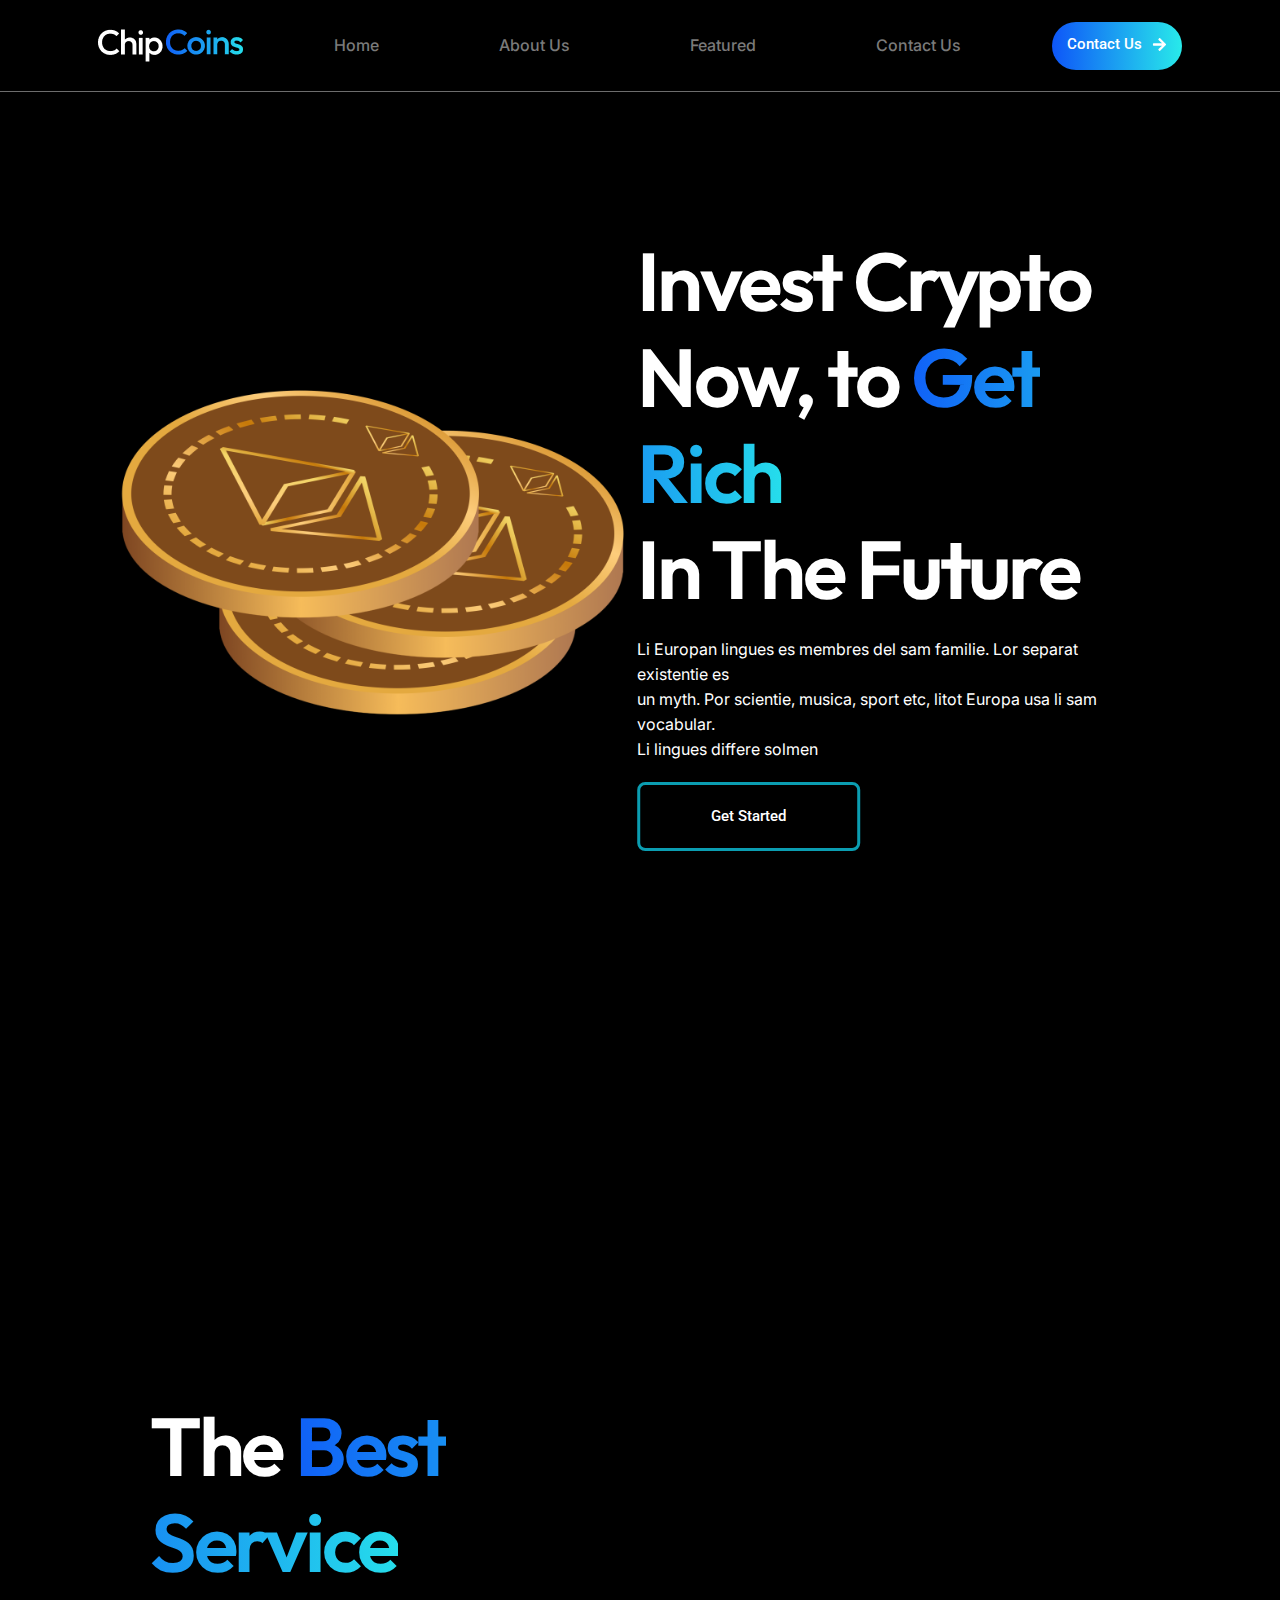
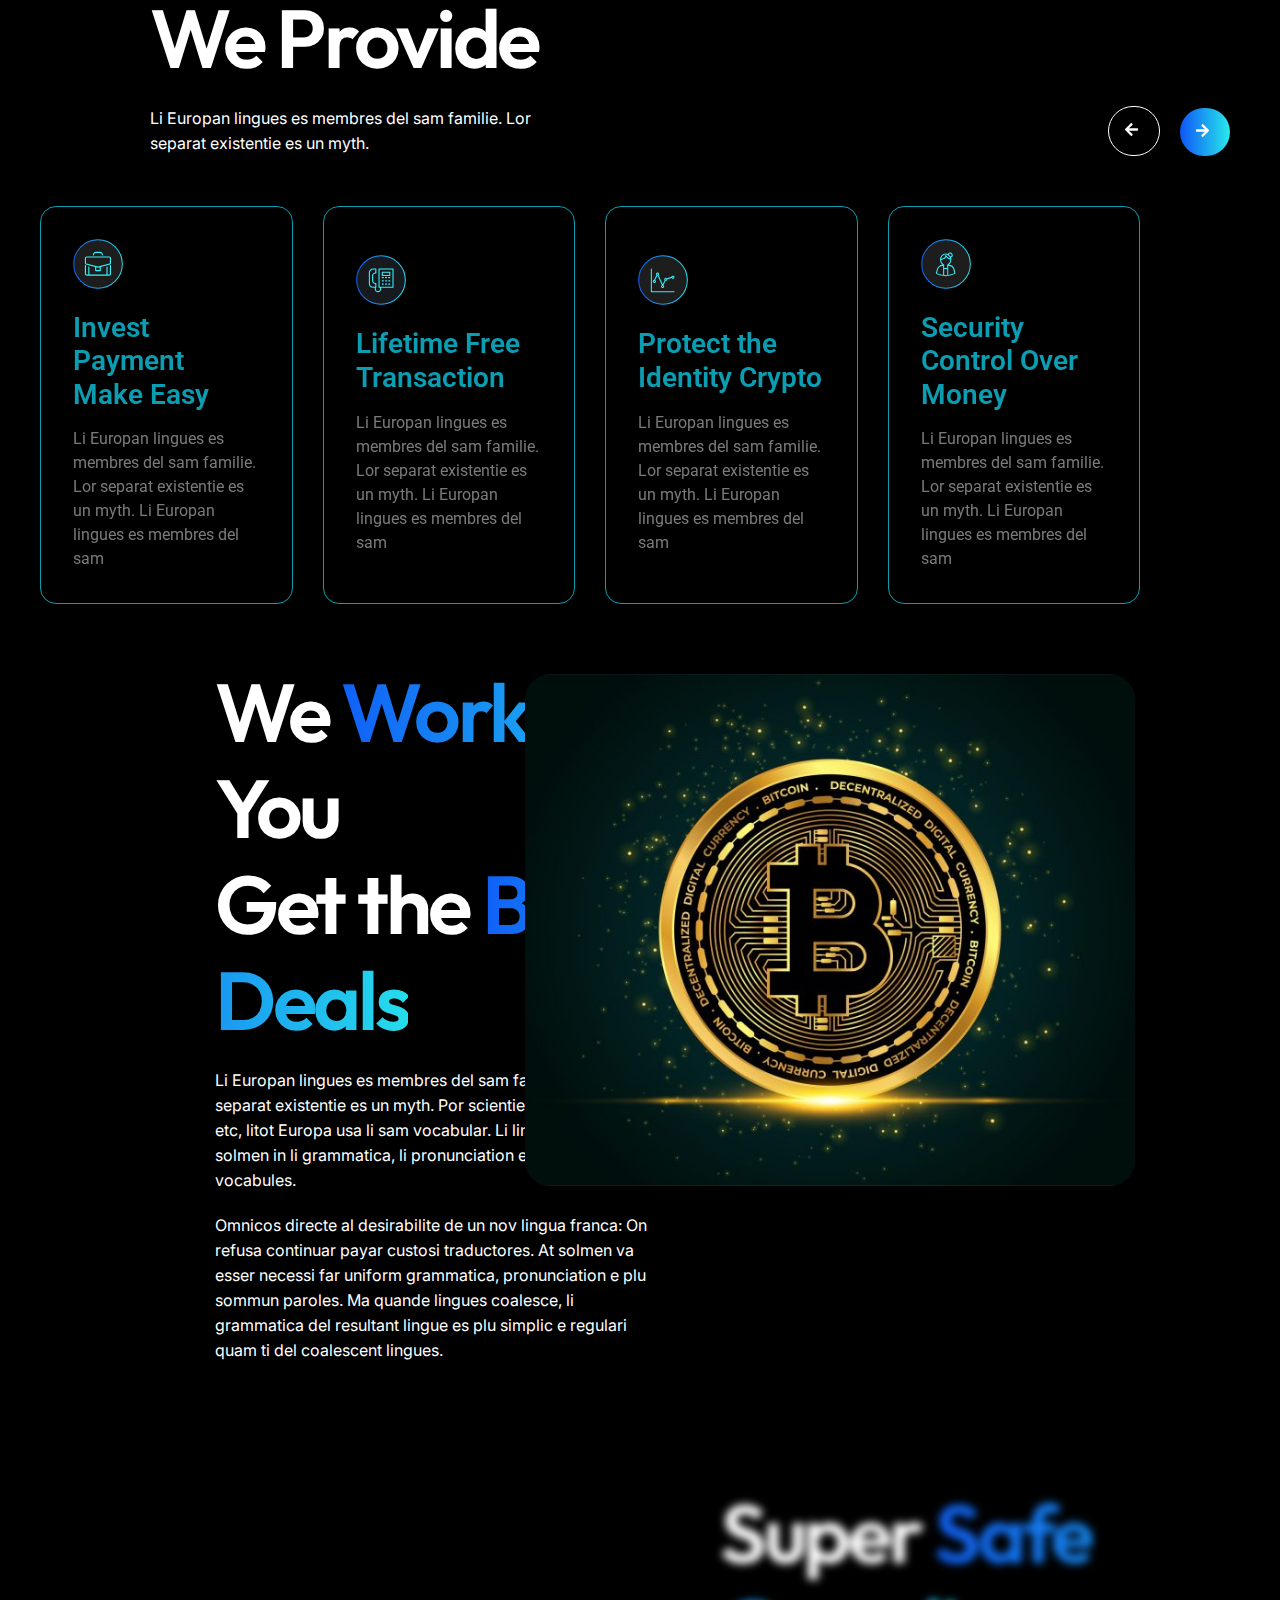
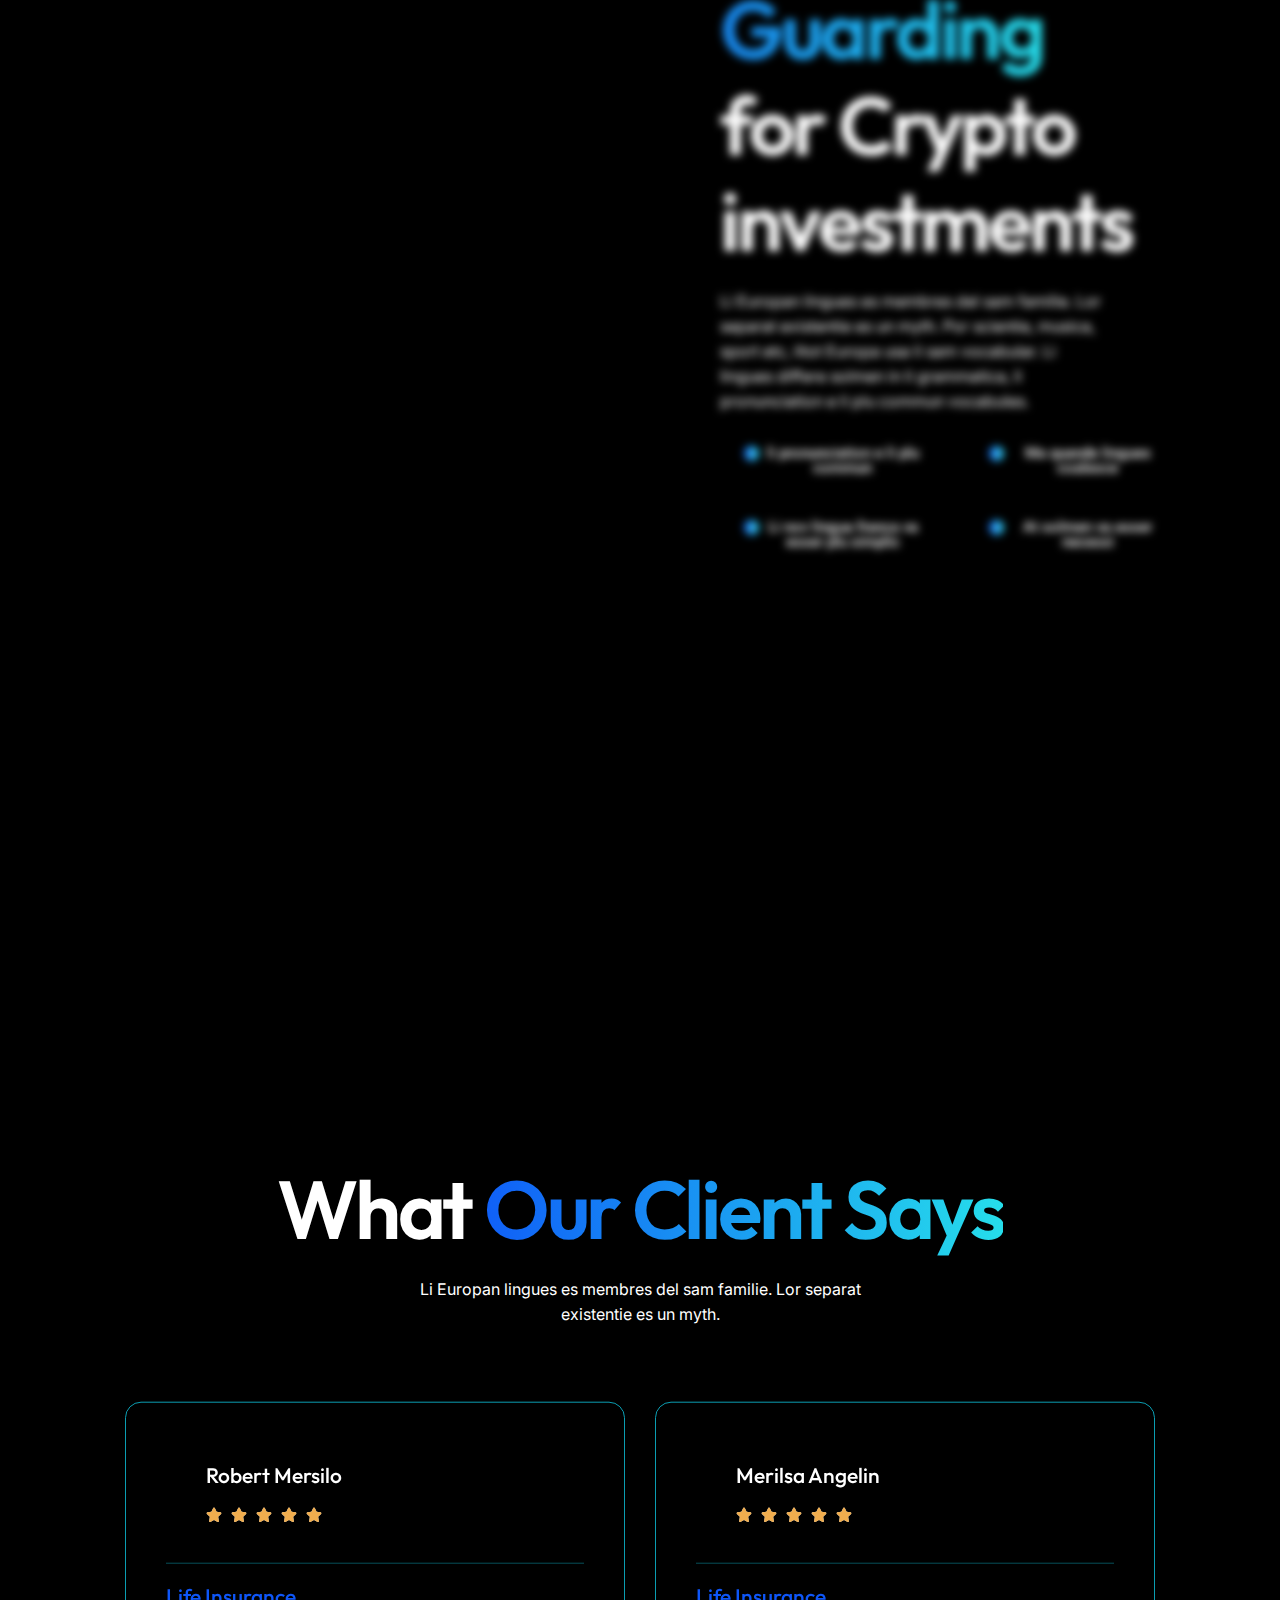
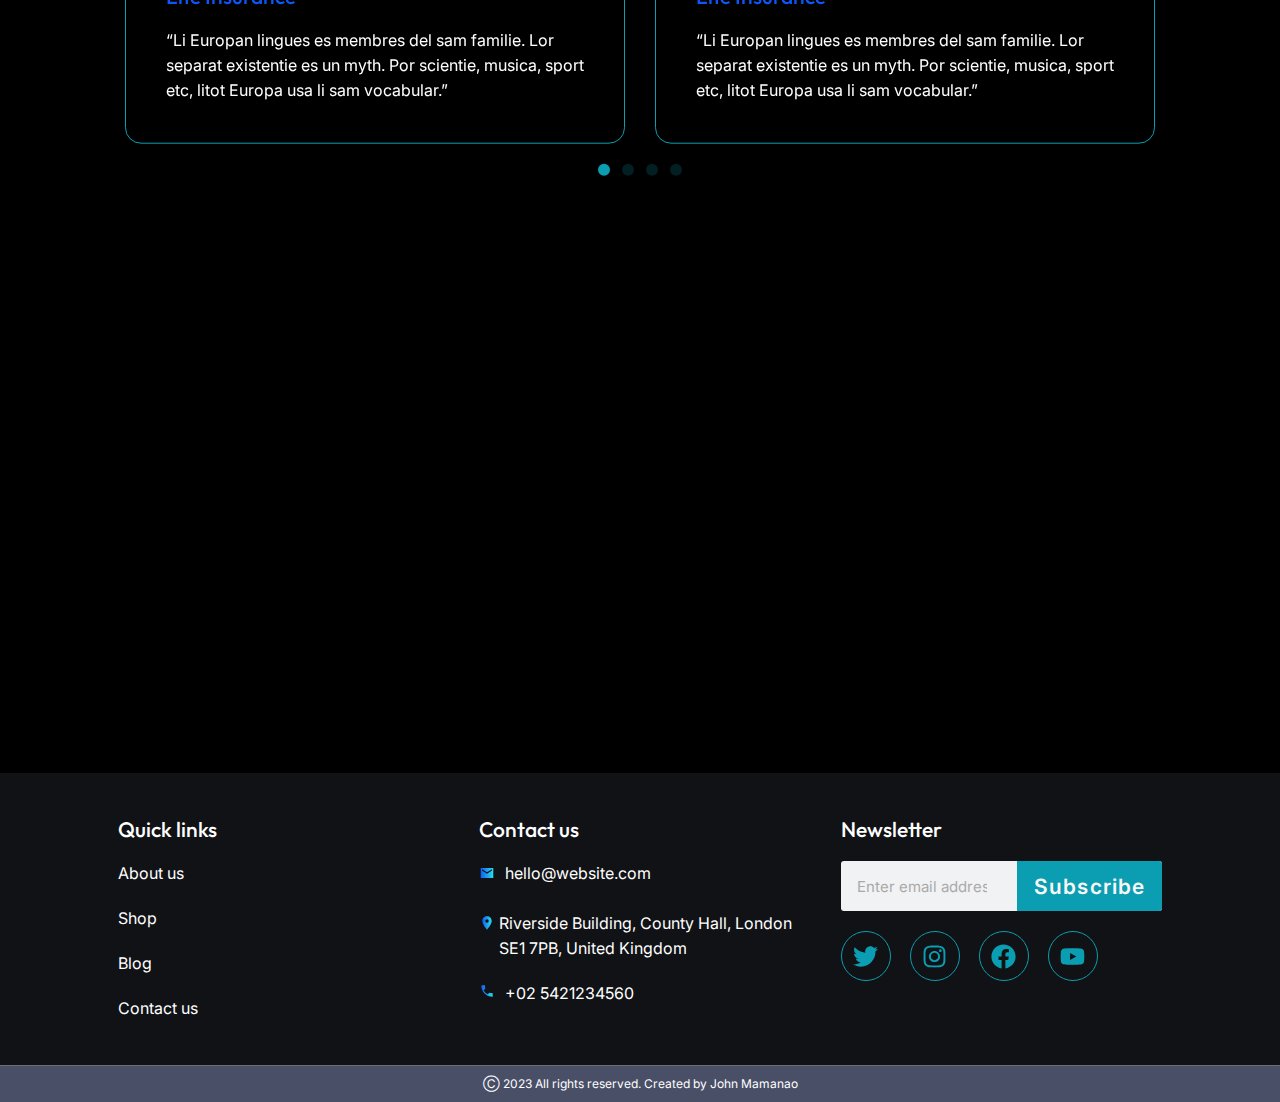
==== commit a62d8a3d: "added animation & fixed img" ====
--- a/index.html
+++ b/index.html
@@ -38,7 +38,7 @@
 <link rel="stylesheet" id="swiper-css" href="/wp-content/plugins/elementor/assets/lib/swiper/v8/css/swiper.min.css?ver=8.4.5" media="all">
 <link rel="stylesheet" id="elementor-pro-css" href="/wp-content/plugins/elementor-pro/assets/css/frontend-lite.min.css?ver=3.19.0" media="all">
 <link rel="stylesheet" id="elementor-global-css" href="/wp-content/uploads/elementor/css/global.css?ver=1710677434" media="all">
-<link rel="stylesheet" id="elementor-post-17-css" href="/wp-content/uploads/elementor/css/post-17.css?ver=1710759932" media="all">
+<link rel="stylesheet" id="elementor-post-17-css" href="/wp-content/uploads/elementor/css/post-17.css?ver=1710809943" media="all">
 <link rel="stylesheet" id="google-fonts-1-css" href="https://fonts.googleapis.com/css?family=Roboto%3A100%2C100italic%2C200%2C200italic%2C300%2C300italic%2C400%2C400italic%2C500%2C500italic%2C600%2C600italic%2C700%2C700italic%2C800%2C800italic%2C900%2C900italic%7CRoboto+Slab%3A100%2C100italic%2C200%2C200italic%2C300%2C300italic%2C400%2C400italic%2C500%2C500italic%2C600%2C600italic%2C700%2C700italic%2C800%2C800italic%2C900%2C900italic%7CInter%3A100%2C100italic%2C200%2C200italic%2C300%2C300italic%2C400%2C400italic%2C500%2C500italic%2C600%2C600italic%2C700%2C700italic%2C800%2C800italic%2C900%2C900italic%7COutfit%3A100%2C100italic%2C200%2C200italic%2C300%2C300italic%2C400%2C400italic%2C500%2C500italic%2C600%2C600italic%2C700%2C700italic%2C800%2C800italic%2C900%2C900italic&#038;display=swap&#038;ver=6.4.3" media="all">
 <link rel="preconnect" href="https://fonts.gstatic.com/" crossorigin>
 <link rel="https://api.w.org/" href="/wp-json/">
@@ -72,7 +72,7 @@
 </head>
 <body class="home page-template page-template-elementor_canvas page page-id-17 wp-custom-logo e-lazyload elementor-default elementor-template-canvas elementor-kit-8 elementor-page elementor-page-17">
 			<div data-elementor-type="wp-page" data-elementor-id="17" class="elementor elementor-17" data-elementor-post-type="page">
-				<div class="elementor-element elementor-element-e62ce13 e-flex e-con-boxed e-con e-parent" data-id="e62ce13" data-element_type="container" data-core-v316-plus="true">
+				<div class="elementor-element elementor-element-e62ce13 e-flex e-con-boxed elementor-invisible e-con e-parent" data-id="e62ce13" data-element_type="container" data-settings="{&quot;animation&quot;:&quot;fadeIn&quot;}" data-core-v316-plus="true">
 					<div class="e-con-inner">
 				<div class="elementor-element elementor-element-89855a6 elementor-widget elementor-widget-theme-site-logo elementor-widget-image" data-id="89855a6" data-element_type="widget" data-widget_type="theme-site-logo.default">
 				<div class="elementor-widget-container">
@@ -118,13 +118,13 @@
 					</div>
 				</div>
 		<div class="elementor-element elementor-element-58fffd3 e-con-full e-flex e-con e-parent" data-id="58fffd3" data-element_type="container" data-core-v316-plus="true">
-		<div class="elementor-element elementor-element-f413bab e-con-full e-flex e-con e-child" data-id="f413bab" data-element_type="container">
+		<div class="elementor-element elementor-element-f413bab e-con-full e-flex elementor-invisible e-con e-child" data-id="f413bab" data-element_type="container" data-settings="{&quot;motion_fx_motion_fx_scrolling&quot;:&quot;yes&quot;,&quot;motion_fx_translateX_effect&quot;:&quot;yes&quot;,&quot;motion_fx_translateX_speed&quot;:{&quot;unit&quot;:&quot;px&quot;,&quot;size&quot;:2.5,&quot;sizes&quot;:[]},&quot;animation&quot;:&quot;fadeInLeft&quot;,&quot;motion_fx_translateX_affectedRange&quot;:{&quot;unit&quot;:&quot;%&quot;,&quot;size&quot;:&quot;&quot;,&quot;sizes&quot;:{&quot;start&quot;:0,&quot;end&quot;:100}},&quot;motion_fx_devices&quot;:[&quot;desktop&quot;,&quot;tablet&quot;,&quot;mobile&quot;]}">
 				<div class="elementor-element elementor-element-69ae7c3 elementor-widget elementor-widget-image" data-id="69ae7c3" data-element_type="widget" data-widget_type="image.default">
 				<div class="elementor-widget-container">
 													<img decoding="async" src="/wp-content/uploads/elementor/thumbs/etherium-coin-qlc26gi8p5h7i38w4x5h1aqkwnvbomfdwhr1bx1h1e.png" title="etherium-coin" alt="etherium-coin" loading="lazy">													</div>
 				</div>
 				</div>
-		<div class="elementor-element elementor-element-85c0285 e-con-full e-flex e-con e-child" data-id="85c0285" data-element_type="container">
+		<div class="elementor-element elementor-element-85c0285 e-con-full e-flex elementor-invisible e-con e-child" data-id="85c0285" data-element_type="container" data-settings="{&quot;motion_fx_motion_fx_scrolling&quot;:&quot;yes&quot;,&quot;motion_fx_translateX_effect&quot;:&quot;yes&quot;,&quot;motion_fx_translateX_direction&quot;:&quot;negative&quot;,&quot;motion_fx_translateX_speed&quot;:{&quot;unit&quot;:&quot;px&quot;,&quot;size&quot;:2.5,&quot;sizes&quot;:[]},&quot;animation&quot;:&quot;fadeInRight&quot;,&quot;motion_fx_translateX_affectedRange&quot;:{&quot;unit&quot;:&quot;%&quot;,&quot;size&quot;:&quot;&quot;,&quot;sizes&quot;:{&quot;start&quot;:0,&quot;end&quot;:100}},&quot;motion_fx_devices&quot;:[&quot;desktop&quot;,&quot;tablet&quot;,&quot;mobile&quot;]}">
 				<div class="elementor-element elementor-element-48c9a50 elementor-widget elementor-widget-heading" data-id="48c9a50" data-element_type="widget" data-widget_type="heading.default">
 				<div class="elementor-widget-container">
 			<style>/*! elementor - v3.20.0 - 13-03-2024 */
@@ -149,7 +149,7 @@
 				</div>
 				</div>
 		<div class="elementor-element elementor-element-65de510 e-con-full e-flex e-con e-parent" data-id="65de510" data-element_type="container" data-core-v316-plus="true">
-		<div class="elementor-element elementor-element-a094b2c e-con-full e-flex e-con e-child" data-id="a094b2c" data-element_type="container">
+		<div class="elementor-element elementor-element-a094b2c e-con-full e-flex e-con e-child" data-id="a094b2c" data-element_type="container" data-settings="{&quot;motion_fx_motion_fx_scrolling&quot;:&quot;yes&quot;,&quot;motion_fx_opacity_effect&quot;:&quot;yes&quot;,&quot;motion_fx_opacity_range&quot;:{&quot;unit&quot;:&quot;%&quot;,&quot;size&quot;:&quot;&quot;,&quot;sizes&quot;:{&quot;start&quot;:20,&quot;end&quot;:65}},&quot;motion_fx_opacity_direction&quot;:&quot;out-in&quot;,&quot;motion_fx_opacity_level&quot;:{&quot;unit&quot;:&quot;px&quot;,&quot;size&quot;:10,&quot;sizes&quot;:[]},&quot;motion_fx_devices&quot;:[&quot;desktop&quot;,&quot;tablet&quot;,&quot;mobile&quot;]}">
 				<div class="elementor-element elementor-element-a257855 elementor-pagination-type-bullets elementor-arrows-position-inside elementor-pagination-position-outside elementor-widget elementor-widget-n-carousel" data-id="a257855" data-element_type="widget" data-settings="{&quot;carousel_items&quot;:[{&quot;slide_title&quot;:&quot;Slide #1&quot;,&quot;_id&quot;:&quot;1da766b&quot;},{&quot;slide_title&quot;:&quot;Slide #2&quot;,&quot;_id&quot;:&quot;4bf387b&quot;},{&quot;slide_title&quot;:&quot;Slide #3&quot;,&quot;_id&quot;:&quot;1e31169&quot;},{&quot;_id&quot;:&quot;7d14c26&quot;,&quot;slide_title&quot;:&quot;Slide #4&quot;}],&quot;slides_to_show&quot;:&quot;4&quot;,&quot;slides_to_show_tablet&quot;:&quot;2&quot;,&quot;slides_to_show_mobile&quot;:&quot;1&quot;,&quot;speed&quot;:500,&quot;arrows&quot;:&quot;yes&quot;,&quot;pagination&quot;:&quot;bullets&quot;,&quot;image_spacing_custom&quot;:{&quot;unit&quot;:&quot;px&quot;,&quot;size&quot;:10,&quot;sizes&quot;:[]},&quot;image_spacing_custom_tablet&quot;:{&quot;unit&quot;:&quot;px&quot;,&quot;size&quot;:&quot;&quot;,&quot;sizes&quot;:[]},&quot;image_spacing_custom_mobile&quot;:{&quot;unit&quot;:&quot;px&quot;,&quot;size&quot;:&quot;&quot;,&quot;sizes&quot;:[]}}" data-widget_type="nested-carousel.default">
 				<div class="elementor-widget-container">
 			<link rel="stylesheet" href="/wp-content/plugins/elementor-pro/assets/css/widget-nested-carousel.min.css">		<div class="e-n-carousel swiper" dir="ltr">
@@ -238,7 +238,7 @@
 				</div>
 				</div>
 		<div class="elementor-element elementor-element-14d9753 e-con-full e-flex e-con e-parent" data-id="14d9753" data-element_type="container" data-core-v316-plus="true">
-		<div class="elementor-element elementor-element-103684d e-con-full e-flex e-con e-child" data-id="103684d" data-element_type="container">
+		<div class="elementor-element elementor-element-103684d e-con-full e-flex e-con e-child" data-id="103684d" data-element_type="container" data-settings="{&quot;motion_fx_motion_fx_scrolling&quot;:&quot;yes&quot;,&quot;motion_fx_translateX_speed&quot;:{&quot;unit&quot;:&quot;px&quot;,&quot;size&quot;:1,&quot;sizes&quot;:[]},&quot;motion_fx_translateX_effect&quot;:&quot;yes&quot;,&quot;motion_fx_translateX_affectedRange&quot;:{&quot;unit&quot;:&quot;%&quot;,&quot;size&quot;:&quot;&quot;,&quot;sizes&quot;:{&quot;start&quot;:0,&quot;end&quot;:56}},&quot;motion_fx_devices&quot;:[&quot;desktop&quot;,&quot;tablet&quot;,&quot;mobile&quot;]}">
 		<div class="elementor-element elementor-element-280f62e e-con-full e-flex e-con e-child" data-id="280f62e" data-element_type="container">
 				<div class="elementor-element elementor-element-3404c55 elementor-widget__width-initial elementor-widget elementor-widget-heading" data-id="3404c55" data-element_type="widget" data-widget_type="heading.default">
 				<div class="elementor-widget-container">
@@ -280,7 +280,7 @@
 					</div>
 				</div>
 				</div>
-				<div class="elementor-element elementor-element-0a7433f elementor-pagination-type-bullets elementor-arrows-position-inside elementor-pagination-position-outside elementor-widget elementor-widget-n-carousel" data-id="0a7433f" data-element_type="widget" data-settings="{&quot;carousel_items&quot;:[{&quot;slide_title&quot;:&quot;Slide #1&quot;,&quot;_id&quot;:&quot;9155170&quot;},{&quot;slide_title&quot;:&quot;Slide #2&quot;,&quot;_id&quot;:&quot;749786e&quot;},{&quot;slide_title&quot;:&quot;Slide #3&quot;,&quot;_id&quot;:&quot;f263a02&quot;},{&quot;_id&quot;:&quot;c3b34a8&quot;,&quot;slide_title&quot;:&quot;Slide #4&quot;}],&quot;slides_to_show&quot;:&quot;4&quot;,&quot;image_spacing_custom_tablet&quot;:{&quot;unit&quot;:&quot;px&quot;,&quot;size&quot;:0,&quot;sizes&quot;:[]},&quot;slides_to_show_tablet&quot;:&quot;2&quot;,&quot;slides_to_show_mobile&quot;:&quot;1&quot;,&quot;speed&quot;:500,&quot;arrows&quot;:&quot;yes&quot;,&quot;pagination&quot;:&quot;bullets&quot;,&quot;image_spacing_custom&quot;:{&quot;unit&quot;:&quot;px&quot;,&quot;size&quot;:10,&quot;sizes&quot;:[]},&quot;image_spacing_custom_mobile&quot;:{&quot;unit&quot;:&quot;px&quot;,&quot;size&quot;:&quot;&quot;,&quot;sizes&quot;:[]}}" data-widget_type="nested-carousel.default">
+				<div class="elementor-element elementor-element-0a7433f elementor-pagination-type-bullets elementor-arrows-position-inside elementor-pagination-position-outside elementor-widget elementor-widget-n-carousel" data-id="0a7433f" data-element_type="widget" data-settings="{&quot;carousel_items&quot;:[{&quot;slide_title&quot;:&quot;Slide #1&quot;,&quot;_id&quot;:&quot;9155170&quot;},{&quot;slide_title&quot;:&quot;Slide #2&quot;,&quot;_id&quot;:&quot;749786e&quot;},{&quot;slide_title&quot;:&quot;Slide #3&quot;,&quot;_id&quot;:&quot;f263a02&quot;},{&quot;_id&quot;:&quot;c3b34a8&quot;,&quot;slide_title&quot;:&quot;Slide #4&quot;}],&quot;slides_to_show&quot;:&quot;4&quot;,&quot;image_spacing_custom_tablet&quot;:{&quot;unit&quot;:&quot;px&quot;,&quot;size&quot;:0,&quot;sizes&quot;:[]},&quot;motion_fx_translateX_speed&quot;:{&quot;unit&quot;:&quot;px&quot;,&quot;size&quot;:1,&quot;sizes&quot;:[]},&quot;motion_fx_translateX_direction&quot;:&quot;negative&quot;,&quot;motion_fx_motion_fx_scrolling&quot;:&quot;yes&quot;,&quot;motion_fx_translateX_effect&quot;:&quot;yes&quot;,&quot;motion_fx_translateX_affectedRange&quot;:{&quot;unit&quot;:&quot;%&quot;,&quot;size&quot;:&quot;&quot;,&quot;sizes&quot;:{&quot;start&quot;:0,&quot;end&quot;:50}},&quot;slides_to_show_tablet&quot;:&quot;2&quot;,&quot;slides_to_show_mobile&quot;:&quot;1&quot;,&quot;speed&quot;:500,&quot;arrows&quot;:&quot;yes&quot;,&quot;pagination&quot;:&quot;bullets&quot;,&quot;image_spacing_custom&quot;:{&quot;unit&quot;:&quot;px&quot;,&quot;size&quot;:10,&quot;sizes&quot;:[]},&quot;image_spacing_custom_mobile&quot;:{&quot;unit&quot;:&quot;px&quot;,&quot;size&quot;:&quot;&quot;,&quot;sizes&quot;:[]},&quot;motion_fx_devices&quot;:[&quot;desktop&quot;,&quot;tablet&quot;,&quot;mobile&quot;]}" data-widget_type="nested-carousel.default">
 				<div class="elementor-widget-container">
 					<div class="e-n-carousel swiper" dir="ltr">
 			<div class="swiper-wrapper" aria-live="polite">
@@ -411,13 +411,13 @@
 				</div>
 				</div>
 		<div class="elementor-element elementor-element-14e213a e-con-full e-flex e-con e-parent" data-id="14e213a" data-element_type="container" data-core-v316-plus="true">
-		<div class="elementor-element elementor-element-a97f9fa e-con-full e-flex e-con e-child" data-id="a97f9fa" data-element_type="container">
+		<div class="elementor-element elementor-element-a97f9fa e-con-full e-flex e-con e-child" data-id="a97f9fa" data-element_type="container" data-settings="{&quot;motion_fx_motion_fx_scrolling&quot;:&quot;yes&quot;,&quot;motion_fx_translateX_effect&quot;:&quot;yes&quot;,&quot;motion_fx_translateX_direction&quot;:&quot;negative&quot;,&quot;motion_fx_translateX_speed&quot;:{&quot;unit&quot;:&quot;px&quot;,&quot;size&quot;:2.5,&quot;sizes&quot;:[]},&quot;motion_fx_translateX_affectedRange&quot;:{&quot;unit&quot;:&quot;%&quot;,&quot;size&quot;:&quot;&quot;,&quot;sizes&quot;:{&quot;start&quot;:0,&quot;end&quot;:100}},&quot;motion_fx_devices&quot;:[&quot;desktop&quot;,&quot;tablet&quot;,&quot;mobile&quot;]}">
 				<div class="elementor-element elementor-element-b50ad61 elementor-widget elementor-widget-image" data-id="b50ad61" data-element_type="widget" data-widget_type="image.default">
 				<div class="elementor-widget-container">
-													<img decoding="async" src="/wp-content/uploads/elementor/thumbs/etherium-coin-qlc26gi8p5h7i38w4x5h1aqkwnvbomfdwhr1bx1h1e.png" title="etherium-coin" alt="etherium-coin" loading="lazy">													</div>
-				</div>
-				</div>
-		<div class="elementor-element elementor-element-ed27d5e e-con-full e-flex e-con e-child" data-id="ed27d5e" data-element_type="container">
+													<img decoding="async" src="/wp-content/uploads/elementor/thumbs/SL_0212121_40670_20-scaled-qlf1zqoyykntorgt64kcbdbl0ziqfhunv25z70829u.jpg" title="cryptocurrency bitcoin golden coin background" alt="cryptocurrency bitcoin golden coin background" loading="lazy">													</div>
+				</div>
+				</div>
+		<div class="elementor-element elementor-element-ed27d5e e-con-full e-flex e-con e-child" data-id="ed27d5e" data-element_type="container" data-settings="{&quot;motion_fx_motion_fx_scrolling&quot;:&quot;yes&quot;,&quot;motion_fx_translateX_effect&quot;:&quot;yes&quot;,&quot;motion_fx_translateX_speed&quot;:{&quot;unit&quot;:&quot;px&quot;,&quot;size&quot;:2.5,&quot;sizes&quot;:[]},&quot;motion_fx_translateX_affectedRange&quot;:{&quot;unit&quot;:&quot;%&quot;,&quot;size&quot;:&quot;&quot;,&quot;sizes&quot;:{&quot;start&quot;:0,&quot;end&quot;:100}},&quot;motion_fx_devices&quot;:[&quot;desktop&quot;,&quot;tablet&quot;,&quot;mobile&quot;]}">
 				<div class="elementor-element elementor-element-7976344 elementor-widget elementor-widget-heading" data-id="7976344" data-element_type="widget" data-widget_type="heading.default">
 				<div class="elementor-widget-container">
 			<h2 class="elementor-heading-title elementor-size-default">We <span class="blue">Work Hard</span> You<br> Get the <span class="blue">Best Deals</span>
@@ -434,7 +434,7 @@
 				</div>
 				</div>
 		<div class="elementor-element elementor-element-1a4c6a4 e-con-full e-flex e-con e-parent" data-id="1a4c6a4" data-element_type="container" data-core-v316-plus="true">
-		<div class="elementor-element elementor-element-9c1e564 e-con-full e-flex e-con e-child" data-id="9c1e564" data-element_type="container">
+		<div class="elementor-element elementor-element-9c1e564 e-con-full e-flex e-con e-child" data-id="9c1e564" data-element_type="container" data-settings="{&quot;motion_fx_motion_fx_scrolling&quot;:&quot;yes&quot;,&quot;motion_fx_opacity_effect&quot;:&quot;yes&quot;,&quot;motion_fx_opacity_range&quot;:{&quot;unit&quot;:&quot;%&quot;,&quot;size&quot;:&quot;&quot;,&quot;sizes&quot;:{&quot;start&quot;:20,&quot;end&quot;:50}},&quot;motion_fx_opacity_direction&quot;:&quot;out-in&quot;,&quot;motion_fx_opacity_level&quot;:{&quot;unit&quot;:&quot;px&quot;,&quot;size&quot;:10,&quot;sizes&quot;:[]},&quot;motion_fx_devices&quot;:[&quot;desktop&quot;,&quot;tablet&quot;,&quot;mobile&quot;]}">
 				<div class="elementor-element elementor-element-f6629ae elementor-widget elementor-widget-image" data-id="f6629ae" data-element_type="widget" data-widget_type="image.default">
 				<div class="elementor-widget-container">
 													<img decoding="async" src="/wp-content/uploads/elementor/thumbs/7233600-scaled-qldcc2pc2u3t6jnmgnwa9htosnz1mlxhcqc57zcfpe.jpg" title="7233600" alt="7233600" loading="lazy">													</div>
@@ -479,7 +479,7 @@
 				</div>
 				</div>
 				</div>
-		<div class="elementor-element elementor-element-0b5b26c e-con-full e-flex e-con e-child" data-id="0b5b26c" data-element_type="container">
+		<div class="elementor-element elementor-element-0b5b26c e-con-full e-flex e-con e-child" data-id="0b5b26c" data-element_type="container" data-settings="{&quot;motion_fx_motion_fx_scrolling&quot;:&quot;yes&quot;,&quot;motion_fx_blur_effect&quot;:&quot;yes&quot;,&quot;motion_fx_blur_level&quot;:{&quot;unit&quot;:&quot;px&quot;,&quot;size&quot;:4,&quot;sizes&quot;:[]},&quot;motion_fx_blur_range&quot;:{&quot;unit&quot;:&quot;%&quot;,&quot;size&quot;:&quot;&quot;,&quot;sizes&quot;:{&quot;start&quot;:20,&quot;end&quot;:50}},&quot;motion_fx_blur_direction&quot;:&quot;out-in&quot;,&quot;motion_fx_devices&quot;:[&quot;desktop&quot;,&quot;tablet&quot;,&quot;mobile&quot;]}">
 				<div class="elementor-element elementor-element-0a5b33e elementor-widget elementor-widget-heading" data-id="0a5b33e" data-element_type="widget" data-widget_type="heading.default">
 				<div class="elementor-widget-container">
 			<h2 class="elementor-heading-title elementor-size-default">Super <span class="blue">Safe Guarding</span><br> for Crypto investments</h2>		</div>
@@ -546,7 +546,7 @@
 				</div>
 				</div>
 				</div>
-		<div class="elementor-element elementor-element-79a4953 e-flex e-con-boxed e-con e-parent" data-id="79a4953" data-element_type="container" data-core-v316-plus="true">
+		<div class="elementor-element elementor-element-79a4953 e-flex e-con-boxed e-con e-parent" data-id="79a4953" data-element_type="container" data-settings="{&quot;motion_fx_motion_fx_scrolling&quot;:&quot;yes&quot;,&quot;motion_fx_translateY_effect&quot;:&quot;yes&quot;,&quot;motion_fx_translateY_speed&quot;:{&quot;unit&quot;:&quot;px&quot;,&quot;size&quot;:10,&quot;sizes&quot;:[]},&quot;motion_fx_translateY_affectedRange&quot;:{&quot;unit&quot;:&quot;%&quot;,&quot;size&quot;:&quot;&quot;,&quot;sizes&quot;:{&quot;start&quot;:0,&quot;end&quot;:100}},&quot;motion_fx_devices&quot;:[&quot;desktop&quot;,&quot;tablet&quot;,&quot;mobile&quot;]}" data-core-v316-plus="true">
 					<div class="e-con-inner">
 				<div class="elementor-element elementor-element-2274dfc elementor-widget elementor-widget-heading" data-id="2274dfc" data-element_type="widget" data-widget_type="heading.default">
 				<div class="elementor-widget-container">
@@ -912,7 +912,7 @@
 				</div>
 		<div class="elementor-element elementor-element-246cbff e-flex e-con-boxed e-con e-parent" data-id="246cbff" data-element_type="container" data-core-v316-plus="true">
 					<div class="e-con-inner">
-		<div class="elementor-element elementor-element-8def245 e-flex e-con-boxed e-con e-child" data-id="8def245" data-element_type="container">
+		<div class="elementor-element elementor-element-8def245 e-flex e-con-boxed e-con e-child" data-id="8def245" data-element_type="container" data-settings="{&quot;motion_fx_motion_fx_scrolling&quot;:&quot;yes&quot;,&quot;motion_fx_opacity_effect&quot;:&quot;yes&quot;,&quot;motion_fx_opacity_range&quot;:{&quot;unit&quot;:&quot;%&quot;,&quot;size&quot;:&quot;&quot;,&quot;sizes&quot;:{&quot;start&quot;:0,&quot;end&quot;:59}},&quot;motion_fx_opacity_direction&quot;:&quot;out-in&quot;,&quot;motion_fx_opacity_level&quot;:{&quot;unit&quot;:&quot;px&quot;,&quot;size&quot;:10,&quot;sizes&quot;:[]},&quot;motion_fx_devices&quot;:[&quot;desktop&quot;,&quot;tablet&quot;,&quot;mobile&quot;]}">
 					<div class="e-con-inner">
 				<div class="elementor-element elementor-element-7055510 elementor-widget elementor-widget-heading" data-id="7055510" data-element_type="widget" data-widget_type="heading.default">
 				<div class="elementor-widget-container">
@@ -1116,7 +1116,8 @@
 				events.forEach( ( event ) => {
 					document.addEventListener( event, lazyloadRunObserver );
 				} );</script>
-			<script src="/wp-content/themes/hello-elementor/assets/js/hello-frontend.min.js?ver=3.0.1" id="hello-theme-frontend-js"></script>
+			<link rel="stylesheet" id="e-animations-css" href="/wp-content/plugins/elementor/assets/lib/animations/animations.min.css?ver=3.20.1" media="all">
+<script src="/wp-content/themes/hello-elementor/assets/js/hello-frontend.min.js?ver=3.0.1" id="hello-theme-frontend-js"></script>
 <script src="/wp-includes/js/jquery/jquery.min.js?ver=3.7.1" id="jquery-core-js"></script>
 <script src="/wp-includes/js/jquery/jquery-migrate.min.js?ver=3.4.1" id="jquery-migrate-js"></script>
 <script src="/wp-content/plugins/elementor-pro/assets/lib/smartmenus/jquery.smartmenus.min.js?ver=1.2.1" id="smartmenus-js"></script>
@@ -1131,7 +1132,7 @@
 <script id="wp-i18n-js-after">
 wp.i18n.setLocaleData( { 'text directionltr': [ 'ltr' ] } );
 </script>
-<script id="elementor-pro-frontend-js-before">var ElementorProFrontendConfig = {"ajaxurl":"\/wp-admin\/admin-ajax.php","nonce":"53894b8a51","urls":{"assets":"\/wp-content\/plugins\/elementor-pro\/assets\/","rest":"\/wp-json\/"},"shareButtonsNetworks":{"facebook":{"title":"Facebook","has_counter":true},"twitter":{"title":"Twitter"},"linkedin":{"title":"LinkedIn","has_counter":true},"pinterest":{"title":"Pinterest","has_counter":true},"reddit":{"title":"Reddit","has_counter":true},"vk":{"title":"VK","has_counter":true},"odnoklassniki":{"title":"OK","has_counter":true},"tumblr":{"title":"Tumblr"},"digg":{"title":"Digg"},"skype":{"title":"Skype"},"stumbleupon":{"title":"StumbleUpon","has_counter":true},"mix":{"title":"Mix"},"telegram":{"title":"Telegram"},"pocket":{"title":"Pocket","has_counter":true},"xing":{"title":"XING","has_counter":true},"whatsapp":{"title":"WhatsApp"},"email":{"title":"Email"},"print":{"title":"Print"}},"facebook_sdk":{"lang":"en_US","app_id":""},"lottie":{"defaultAnimationUrl":"\/wp-content\/plugins\/elementor-pro\/modules\/lottie\/assets\/animations\/default.json"}};</script>
+<script id="elementor-pro-frontend-js-before">var ElementorProFrontendConfig = {"ajaxurl":"\/wp-admin\/admin-ajax.php","nonce":"8d59daef7a","urls":{"assets":"\/wp-content\/plugins\/elementor-pro\/assets\/","rest":"\/wp-json\/"},"shareButtonsNetworks":{"facebook":{"title":"Facebook","has_counter":true},"twitter":{"title":"Twitter"},"linkedin":{"title":"LinkedIn","has_counter":true},"pinterest":{"title":"Pinterest","has_counter":true},"reddit":{"title":"Reddit","has_counter":true},"vk":{"title":"VK","has_counter":true},"odnoklassniki":{"title":"OK","has_counter":true},"tumblr":{"title":"Tumblr"},"digg":{"title":"Digg"},"skype":{"title":"Skype"},"stumbleupon":{"title":"StumbleUpon","has_counter":true},"mix":{"title":"Mix"},"telegram":{"title":"Telegram"},"pocket":{"title":"Pocket","has_counter":true},"xing":{"title":"XING","has_counter":true},"whatsapp":{"title":"WhatsApp"},"email":{"title":"Email"},"print":{"title":"Print"}},"facebook_sdk":{"lang":"en_US","app_id":""},"lottie":{"defaultAnimationUrl":"\/wp-content\/plugins\/elementor-pro\/modules\/lottie\/assets\/animations\/default.json"}};</script>
 <script src="/wp-content/plugins/elementor-pro/assets/js/frontend.min.js?ver=3.19.0" id="elementor-pro-frontend-js"></script>
 <script src="/wp-content/plugins/elementor/assets/lib/waypoints/waypoints.min.js?ver=4.0.2" id="elementor-waypoints-js"></script>
 <script src="/wp-includes/js/jquery/ui/core.min.js?ver=1.13.2" id="jquery-ui-core-js"></script>
--- a/wp-content/uploads/elementor/css/post-17.css
+++ b/wp-content/uploads/elementor/css/post-17.css
@@ -3,7 +3,22 @@
 					.elementor-17 .elementor-element.elementor-element-6aec6c8 .elementor-nav-menu--main .elementor-item.highlighted,
 					.elementor-17 .elementor-element.elementor-element-6aec6c8 .elementor-nav-menu--main .elementor-item:focus{color:#00FCFF;fill:#00FCFF;}.elementor-17 .elementor-element.elementor-element-6aec6c8 .elementor-nav-menu--main:not(.e--pointer-framed) .elementor-item:before,
 					.elementor-17 .elementor-element.elementor-element-6aec6c8 .elementor-nav-menu--main:not(.e--pointer-framed) .elementor-item:after{background-color:#FDFEFF00;}.elementor-17 .elementor-element.elementor-element-6aec6c8 .e--pointer-framed .elementor-item:before,
-					.elementor-17 .elementor-element.elementor-element-6aec6c8 .e--pointer-framed .elementor-item:after{border-color:#FDFEFF00;}.elementor-17 .elementor-element.elementor-element-6aec6c8{--e-nav-menu-horizontal-menu-item-margin:calc( 5rem / 2 );}.elementor-17 .elementor-element.elementor-element-6aec6c8 .elementor-nav-menu--main:not(.elementor-nav-menu--layout-horizontal) .elementor-nav-menu > li:not(:last-child){margin-bottom:5rem;}.elementor-17 .elementor-element.elementor-element-6aec6c8 .elementor-nav-menu--dropdown a.elementor-item-active{color:#FFFFFF;}.elementor-17 .elementor-element.elementor-element-7f08254 .elementor-button .elementor-align-icon-right{margin-left:10px;}.elementor-17 .elementor-element.elementor-element-7f08254 .elementor-button .elementor-align-icon-left{margin-right:10px;}.elementor-17 .elementor-element.elementor-element-7f08254 .elementor-button{background-color:transparent;background-image:linear-gradient(90deg, #0E56F8 0%, #28EAEA 100%);border-radius:25px 25px 25px 25px;padding:15px 15px 15px 15px;}.elementor-17 .elementor-element.elementor-element-7f08254{width:initial;max-width:initial;}.elementor-17 .elementor-element.elementor-element-7f08254.elementor-element{--align-self:center;}.elementor-17 .elementor-element.elementor-element-58fffd3{--display:flex;--min-height:100vh;--flex-direction:row;--container-widget-width:initial;--container-widget-height:100%;--container-widget-flex-grow:1;--container-widget-align-self:stretch;--gap:0rem 0rem;--background-transition:0.3s;--padding-block-start:0rem;--padding-block-end:0rem;--padding-inline-start:5rem;--padding-inline-end:5rem;}.elementor-17 .elementor-element.elementor-element-f413bab{--display:flex;--flex-direction:column;--container-widget-width:100%;--container-widget-height:initial;--container-widget-flex-grow:0;--container-widget-align-self:initial;--background-transition:0.3s;}.elementor-17 .elementor-element.elementor-element-f413bab.e-con{--align-self:center;}.elementor-17 .elementor-element.elementor-element-69ae7c3.elementor-element{--align-self:stretch;}.elementor-17 .elementor-element.elementor-element-85c0285{--display:flex;--flex-direction:column;--container-widget-width:calc( ( 1 - var( --container-widget-flex-grow ) ) * 100% );--container-widget-height:initial;--container-widget-flex-grow:0;--container-widget-align-self:initial;--justify-content:center;--align-items:flex-start;--background-transition:0.3s;}.elementor-17 .elementor-element.elementor-element-85c0285.e-con{--align-self:stretch;}.elementor-17 .elementor-element.elementor-element-48c9a50 .elementor-heading-title{color:#FFFFFF;font-family:"Outfit", Sans-serif;font-size:82px;font-weight:600;font-style:normal;line-height:96px;letter-spacing:-3.28px;}.elementor-17 .elementor-element.elementor-element-1d94e64 .elementor-heading-title{color:#FFFFFF;font-family:"Inter", Sans-serif;font-size:16px;font-weight:400;font-style:normal;line-height:25px;}.elementor-17 .elementor-element.elementor-element-1d94e64{width:var( --container-widget-width, 87% );max-width:87%;--container-widget-width:87%;--container-widget-flex-grow:0;}.elementor-17 .elementor-element.elementor-element-e75646a .elementor-button{background-color:#E9010100;border-radius:10px 10px 10px 10px;padding:24px 24px 24px 24px;}.elementor-17 .elementor-element.elementor-element-e75646a{width:initial;max-width:initial;}.elementor-17 .elementor-element.elementor-element-65de510{--display:flex;--flex-direction:row;--container-widget-width:initial;--container-widget-height:100%;--container-widget-flex-grow:1;--container-widget-align-self:stretch;--background-transition:0.3s;--padding-block-start:0rem;--padding-block-end:0rem;--padding-inline-start:5rem;--padding-inline-end:5rem;}.elementor-17 .elementor-element.elementor-element-a094b2c{--display:flex;--flex-direction:row;--container-widget-width:initial;--container-widget-height:100%;--container-widget-flex-grow:1;--container-widget-align-self:stretch;--background-transition:0.3s;border-style:solid;--border-style:solid;border-width:1.5px 1.5px 1.5px 1.5px;--border-block-start-width:1.5px;--border-inline-end-width:1.5px;--border-block-end-width:1.5px;--border-inline-start-width:1.5px;border-color:var( --e-global-color-primary );--border-color:var( --e-global-color-primary );--border-radius:16px 16px 16px 16px;--padding-block-start:56px;--padding-block-end:56px;--padding-inline-start:80px;--padding-inline-end:80px;}.elementor-17 .elementor-element.elementor-element-a094b2c, .elementor-17 .elementor-element.elementor-element-a094b2c::before{--border-transition:0.3s;}.elementor-17 .elementor-element.elementor-element-080040d{--display:flex;--background-transition:0.3s;}.elementor-17 .elementor-element.elementor-element-a8004d6{--display:flex;--flex-direction:column;--container-widget-width:100%;--container-widget-height:initial;--container-widget-flex-grow:0;--container-widget-align-self:initial;--background-transition:0.3s;}.elementor-17 .elementor-element.elementor-element-e40b6fe{text-align:center;}.elementor-17 .elementor-element.elementor-element-e40b6fe .elementor-heading-title{color:#FFFFFF;font-family:"Outfit", Sans-serif;font-size:50px;font-weight:600;line-height:48px;letter-spacing:-2px;}.elementor-17 .elementor-element.elementor-element-e40b6fe.elementor-element{--align-self:center;}.elementor-17 .elementor-element.elementor-element-c518b82{text-align:center;}.elementor-17 .elementor-element.elementor-element-c518b82 .elementor-heading-title{color:#FFFFFF;font-family:"Outfit", Sans-serif;font-size:21px;font-weight:500;line-height:24px;}.elementor-17 .elementor-element.elementor-element-cbc50ec{--display:flex;--background-transition:0.3s;}.elementor-17 .elementor-element.elementor-element-60d86b6{--display:flex;--flex-direction:column;--container-widget-width:100%;--container-widget-height:initial;--container-widget-flex-grow:0;--container-widget-align-self:initial;--background-transition:0.3s;}.elementor-17 .elementor-element.elementor-element-699c5ca{text-align:center;}.elementor-17 .elementor-element.elementor-element-699c5ca .elementor-heading-title{color:#FFFFFF;font-family:"Outfit", Sans-serif;font-size:50px;font-weight:600;line-height:48px;letter-spacing:-2px;}.elementor-17 .elementor-element.elementor-element-699c5ca.elementor-element{--align-self:center;}.elementor-17 .elementor-element.elementor-element-bc0ef3e{text-align:center;}.elementor-17 .elementor-element.elementor-element-bc0ef3e .elementor-heading-title{color:#FFFFFF;font-family:"Outfit", Sans-serif;font-size:21px;font-weight:500;line-height:24px;}.elementor-17 .elementor-element.elementor-element-8ca04a9{--display:flex;--background-transition:0.3s;}.elementor-17 .elementor-element.elementor-element-199d416{--display:flex;--flex-direction:column;--container-widget-width:100%;--container-widget-height:initial;--container-widget-flex-grow:0;--container-widget-align-self:initial;--background-transition:0.3s;}.elementor-17 .elementor-element.elementor-element-48244b5{text-align:center;}.elementor-17 .elementor-element.elementor-element-48244b5 .elementor-heading-title{color:#FFFFFF;font-family:"Outfit", Sans-serif;font-size:50px;font-weight:600;line-height:48px;letter-spacing:-2px;}.elementor-17 .elementor-element.elementor-element-48244b5.elementor-element{--align-self:center;}.elementor-17 .elementor-element.elementor-element-beee8b9{text-align:center;}.elementor-17 .elementor-element.elementor-element-beee8b9 .elementor-heading-title{color:#FFFFFF;font-family:"Outfit", Sans-serif;font-size:21px;font-weight:500;line-height:24px;}.elementor-17 .elementor-element.elementor-element-593f29a{--display:flex;--background-transition:0.3s;}.elementor-17 .elementor-element.elementor-element-8856d7a{--display:flex;--flex-direction:column;--container-widget-width:100%;--container-widget-height:initial;--container-widget-flex-grow:0;--container-widget-align-self:initial;--background-transition:0.3s;}.elementor-17 .elementor-element.elementor-element-c460198{text-align:center;}.elementor-17 .elementor-element.elementor-element-c460198 .elementor-heading-title{color:#FFFFFF;font-family:"Outfit", Sans-serif;font-size:50px;font-weight:600;line-height:48px;letter-spacing:-2px;}.elementor-17 .elementor-element.elementor-element-c460198.elementor-element{--align-self:center;}.elementor-17 .elementor-element.elementor-element-6efced9{text-align:center;}.elementor-17 .elementor-element.elementor-element-6efced9 .elementor-heading-title{color:#FFFFFF;font-family:"Outfit", Sans-serif;font-size:21px;font-weight:500;line-height:24px;}.elementor-17 .elementor-element.elementor-element-a257855{--e-n-carousel-swiper-slides-to-display:4;--e-n-carousel-slide-height:auto;--e-n-carousel-slide-container-height:100%;--e-n-carousel-arrow-prev-left-align:0%;--e-n-carousel-arrow-prev-translate-x:0px;--e-n-carousel-arrow-prev-left-position:0px;--e-n-carousel-arrow-prev-top-align:50%;--e-n-carousel-arrow-prev-translate-y:-50%;--e-n-carousel-arrow-prev-top-position:0px;--e-n-carousel-arrow-next-right-align:0%;--e-n-carousel-arrow-next-translate-x:0%;--e-n-carousel-arrow-next-right-position:0px;--e-n-carousel-arrow-next-top-align:50%;--e-n-carousel-arrow-next-translate-y:-50%;--e-n-carousel-arrow-next-top-position:0px;--e-n-carousel-swiper-slides-gap:10px;--e-n-carousel-arrow-size:0px;--e-n-carousel-swiper-pagination-size:0px;--e-n-carousel-dots-normal-color:#90B5FF;--e-n-carousel-dots-horizontal-position:50%;--e-n-carousel-dots-horizontal-transform:-50%;--e-n-carousel-dots-horizontal-offset:0px;--e-n-carousel-dots-vertical-position:100%;--e-n-carousel-dots-vertical-transform:-100%;--e-n-carousel-dots-vertical-offset:0px;}.elementor-17 .elementor-element.elementor-element-14d9753{--display:flex;--min-height:100vh;--flex-direction:column;--container-widget-width:100%;--container-widget-height:initial;--container-widget-flex-grow:0;--container-widget-align-self:initial;--justify-content:center;--background-transition:0.3s;--padding-block-start:0rem;--padding-block-end:0rem;--padding-inline-start:5rem;--padding-inline-end:5rem;}.elementor-17 .elementor-element.elementor-element-103684d{--display:flex;--flex-direction:row;--container-widget-width:initial;--container-widget-height:100%;--container-widget-flex-grow:1;--container-widget-align-self:stretch;--background-transition:0.3s;}.elementor-17 .elementor-element.elementor-element-280f62e{--display:flex;--flex-direction:column;--container-widget-width:100%;--container-widget-height:initial;--container-widget-flex-grow:0;--container-widget-align-self:initial;--background-transition:0.3s;}.elementor-17 .elementor-element.elementor-element-280f62e.e-con{--flex-grow:0;--flex-shrink:0;}.elementor-17 .elementor-element.elementor-element-3404c55 .elementor-heading-title{color:#FFFFFF;font-family:"Outfit", Sans-serif;font-size:82px;font-weight:600;font-style:normal;line-height:96px;letter-spacing:-3.28px;}.elementor-17 .elementor-element.elementor-element-3404c55{width:initial;max-width:initial;}.elementor-17 .elementor-element.elementor-element-c82a6fa .elementor-heading-title{color:#FFFFFF;font-family:"Inter", Sans-serif;font-size:16px;font-weight:400;font-style:normal;line-height:25px;}.elementor-17 .elementor-element.elementor-element-c82a6fa{width:var( --container-widget-width, 87% );max-width:87%;--container-widget-width:87%;--container-widget-flex-grow:0;}.elementor-17 .elementor-element.elementor-element-0eb927c{--display:flex;--flex-direction:row;--container-widget-width:initial;--container-widget-height:100%;--container-widget-flex-grow:1;--container-widget-align-self:stretch;--justify-content:flex-end;--background-transition:0.3s;}.elementor-17 .elementor-element.elementor-element-38528c7 .elementor-button{background-color:#61CE7000;border-style:solid;border-width:1.8px 1.8px 1.8px 1.8px;border-color:#FFFFFF;border-radius:50px 50px 50px 50px;padding:15px 15px 15px 15px;}.elementor-17 .elementor-element.elementor-element-38528c7.elementor-element{--align-self:flex-end;}.elementor-17 .elementor-element.elementor-element-4fd5dd3 .elementor-button{background-color:transparent;background-image:linear-gradient(90deg, #0E56F8 0%, #28EAEA 100%);border-radius:50px 50px 50px 50px;padding:15px 15px 15px 15px;}.elementor-17 .elementor-element.elementor-element-4fd5dd3.elementor-element{--align-self:flex-end;}.elementor-17 .elementor-element.elementor-element-f5e490f{--display:flex;--background-transition:0.3s;}.elementor-17 .elementor-element.elementor-element-12d9577{--display:flex;--flex-direction:column;--container-widget-width:100%;--container-widget-height:initial;--container-widget-flex-grow:0;--container-widget-align-self:initial;--justify-content:center;--background-transition:0.3s;border-style:solid;--border-style:solid;border-width:1.5px 1.5px 1.5px 1.5px;--border-block-start-width:1.5px;--border-inline-end-width:1.5px;--border-block-end-width:1.5px;--border-inline-start-width:1.5px;border-color:var( --e-global-color-primary );--border-color:var( --e-global-color-primary );--border-radius:16px 16px 16px 16px;--padding-block-start:32px;--padding-block-end:32px;--padding-inline-start:32px;--padding-inline-end:32px;}.elementor-17 .elementor-element.elementor-element-12d9577, .elementor-17 .elementor-element.elementor-element-12d9577::before{--border-transition:0.3s;}.elementor-17 .elementor-element.elementor-element-12d9577.e-con{--flex-grow:1;--flex-shrink:0;}.elementor-17 .elementor-element.elementor-element-5ceda83 .elementor-icon-box-wrapper{text-align:left;}.elementor-17 .elementor-element.elementor-element-5ceda83{--icon-box-icon-margin:15px;}.elementor-17 .elementor-element.elementor-element-8034b8f{--display:flex;--background-transition:0.3s;}.elementor-17 .elementor-element.elementor-element-bc211ac{--display:flex;--flex-direction:column;--container-widget-width:100%;--container-widget-height:initial;--container-widget-flex-grow:0;--container-widget-align-self:initial;--justify-content:center;--background-transition:0.3s;border-style:solid;--border-style:solid;border-width:1.5px 1.5px 1.5px 1.5px;--border-block-start-width:1.5px;--border-inline-end-width:1.5px;--border-block-end-width:1.5px;--border-inline-start-width:1.5px;border-color:var( --e-global-color-primary );--border-color:var( --e-global-color-primary );--border-radius:16px 16px 16px 16px;--padding-block-start:32px;--padding-block-end:32px;--padding-inline-start:32px;--padding-inline-end:32px;}.elementor-17 .elementor-element.elementor-element-bc211ac, .elementor-17 .elementor-element.elementor-element-bc211ac::before{--border-transition:0.3s;}.elementor-17 .elementor-element.elementor-element-bc211ac.e-con{--flex-grow:1;--flex-shrink:0;}.elementor-17 .elementor-element.elementor-element-9fb3918 .elementor-icon-box-wrapper{text-align:left;}.elementor-17 .elementor-element.elementor-element-9fb3918{--icon-box-icon-margin:15px;}.elementor-17 .elementor-element.elementor-element-93f569c{--display:flex;--background-transition:0.3s;}.elementor-17 .elementor-element.elementor-element-a8a08a2{--display:flex;--flex-direction:column;--container-widget-width:100%;--container-widget-height:initial;--container-widget-flex-grow:0;--container-widget-align-self:initial;--justify-content:center;--background-transition:0.3s;border-style:solid;--border-style:solid;border-width:1.5px 1.5px 1.5px 1.5px;--border-block-start-width:1.5px;--border-inline-end-width:1.5px;--border-block-end-width:1.5px;--border-inline-start-width:1.5px;border-color:var( --e-global-color-primary );--border-color:var( --e-global-color-primary );--border-radius:16px 16px 16px 16px;--padding-block-start:32px;--padding-block-end:32px;--padding-inline-start:32px;--padding-inline-end:32px;}.elementor-17 .elementor-element.elementor-element-a8a08a2, .elementor-17 .elementor-element.elementor-element-a8a08a2::before{--border-transition:0.3s;}.elementor-17 .elementor-element.elementor-element-a8a08a2.e-con{--flex-grow:1;--flex-shrink:0;}.elementor-17 .elementor-element.elementor-element-5346cfb .elementor-icon-box-wrapper{text-align:left;}.elementor-17 .elementor-element.elementor-element-5346cfb{--icon-box-icon-margin:15px;width:var( --container-widget-width, 107.538% );max-width:107.538%;--container-widget-width:107.538%;--container-widget-flex-grow:0;}.elementor-17 .elementor-element.elementor-element-5346cfb.elementor-element{--flex-grow:0;--flex-shrink:0;}.elementor-17 .elementor-element.elementor-element-165ee84{--display:flex;--background-transition:0.3s;}.elementor-17 .elementor-element.elementor-element-e4d0d90{--display:flex;--flex-direction:column;--container-widget-width:100%;--container-widget-height:initial;--container-widget-flex-grow:0;--container-widget-align-self:initial;--justify-content:center;--background-transition:0.3s;border-style:solid;--border-style:solid;border-width:1.5px 1.5px 1.5px 1.5px;--border-block-start-width:1.5px;--border-inline-end-width:1.5px;--border-block-end-width:1.5px;--border-inline-start-width:1.5px;border-color:var( --e-global-color-primary );--border-color:var( --e-global-color-primary );--border-radius:16px 16px 16px 16px;--padding-block-start:32px;--padding-block-end:32px;--padding-inline-start:32px;--padding-inline-end:32px;}.elementor-17 .elementor-element.elementor-element-e4d0d90, .elementor-17 .elementor-element.elementor-element-e4d0d90::before{--border-transition:0.3s;}.elementor-17 .elementor-element.elementor-element-e4d0d90.e-con{--flex-grow:1;--flex-shrink:0;}.elementor-17 .elementor-element.elementor-element-a7c52ae .elementor-icon-box-wrapper{text-align:left;}.elementor-17 .elementor-element.elementor-element-a7c52ae{--icon-box-icon-margin:15px;}.elementor-17 .elementor-element.elementor-element-0a7433f{--e-n-carousel-swiper-slides-to-display:4;--e-n-carousel-slide-height:auto;--e-n-carousel-slide-container-height:100%;--e-n-carousel-arrow-prev-left-align:0%;--e-n-carousel-arrow-prev-translate-x:0px;--e-n-carousel-arrow-prev-left-position:0px;--e-n-carousel-arrow-prev-top-align:50%;--e-n-carousel-arrow-prev-translate-y:-50%;--e-n-carousel-arrow-prev-top-position:0px;--e-n-carousel-arrow-next-right-align:0%;--e-n-carousel-arrow-next-translate-x:0%;--e-n-carousel-arrow-next-right-position:0px;--e-n-carousel-arrow-next-top-align:50%;--e-n-carousel-arrow-next-translate-y:-50%;--e-n-carousel-arrow-next-top-position:0px;--e-n-carousel-swiper-slides-gap:10px;--e-n-carousel-arrow-size:0px;--e-n-carousel-arrow-normal-color:#FDFDFD;}.elementor-17 .elementor-element.elementor-element-0a7433f :is(.elementor-swiper-button-prev, .elementor-swiper-button-next) {background-color:transparent;background-image:linear-gradient(180deg, #0E56F8 0%, #28EAEA 100%);}.elementor-17 .elementor-element.elementor-element-14e213a{--display:flex;--min-height:631px;--flex-direction:row;--container-widget-width:calc( ( 1 - var( --container-widget-flex-grow ) ) * 100% );--container-widget-height:100%;--container-widget-flex-grow:1;--container-widget-align-self:stretch;--align-items:center;--gap:0rem 0rem;--background-transition:0.3s;}.elementor-17 .elementor-element.elementor-element-a97f9fa{--display:flex;--flex-direction:column;--container-widget-width:100%;--container-widget-height:initial;--container-widget-flex-grow:0;--container-widget-align-self:initial;--background-transition:0.3s;}.elementor-17 .elementor-element.elementor-element-a97f9fa.e-con{--align-self:flex-start;--order:99999 /* order end hack */;}.elementor-17 .elementor-element.elementor-element-b50ad61.elementor-element{--align-self:stretch;}.elementor-17 .elementor-element.elementor-element-ed27d5e{--display:flex;--flex-direction:column;--container-widget-width:calc( ( 1 - var( --container-widget-flex-grow ) ) * 100% );--container-widget-height:initial;--container-widget-flex-grow:0;--container-widget-align-self:initial;--justify-content:center;--align-items:flex-start;--background-transition:0.3s;--padding-block-start:0rem;--padding-block-end:0rem;--padding-inline-start:5rem;--padding-inline-end:1rem;}.elementor-17 .elementor-element.elementor-element-ed27d5e.e-con{--align-self:flex-start;}.elementor-17 .elementor-element.elementor-element-7976344 .elementor-heading-title{color:#FFFFFF;font-family:"Outfit", Sans-serif;font-size:82px;font-weight:600;font-style:normal;line-height:96px;letter-spacing:-3.28px;}.elementor-17 .elementor-element.elementor-element-2644816 .elementor-heading-title{color:#FFFFFF;font-family:"Inter", Sans-serif;font-size:16px;font-weight:400;font-style:normal;line-height:25px;}.elementor-17 .elementor-element.elementor-element-2644816{width:var( --container-widget-width, 82.545% );max-width:82.545%;--container-widget-width:82.545%;--container-widget-flex-grow:0;}.elementor-17 .elementor-element.elementor-element-2644816.elementor-element{--flex-grow:0;--flex-shrink:0;}.elementor-17 .elementor-element.elementor-element-55d63a9 .elementor-heading-title{color:#FFFFFF;font-family:"Inter", Sans-serif;font-size:16px;font-weight:400;font-style:normal;line-height:25px;}.elementor-17 .elementor-element.elementor-element-55d63a9{width:var( --container-widget-width, 82.545% );max-width:82.545%;--container-widget-width:82.545%;--container-widget-flex-grow:0;}.elementor-17 .elementor-element.elementor-element-55d63a9.elementor-element{--flex-grow:0;--flex-shrink:0;}.elementor-17 .elementor-element.elementor-element-1a4c6a4{--display:flex;--min-height:900px;--flex-direction:row;--container-widget-width:calc( ( 1 - var( --container-widget-flex-grow ) ) * 100% );--container-widget-height:100%;--container-widget-flex-grow:1;--container-widget-align-self:stretch;--justify-content:center;--align-items:center;--gap:0rem 0rem;--background-transition:0.3s;}.elementor-17 .elementor-element.elementor-element-9c1e564{--display:flex;--flex-direction:column;--container-widget-width:100%;--container-widget-height:initial;--container-widget-flex-grow:0;--container-widget-align-self:initial;--background-transition:0.3s;}.elementor-17 .elementor-element.elementor-element-9c1e564.e-con{--order:99999 /* order end hack */;}.elementor-17 .elementor-element.elementor-element-f6629ae img{border-radius:30px 30px 30px 30px;}.elementor-17 .elementor-element.elementor-element-f6629ae.elementor-element{--align-self:stretch;}.elementor-17 .elementor-element.elementor-element-86762ec .elementor-button .elementor-align-icon-right{margin-left:8px;}.elementor-17 .elementor-element.elementor-element-86762ec .elementor-button .elementor-align-icon-left{margin-right:8px;}.elementor-17 .elementor-element.elementor-element-86762ec .elementor-button{font-family:"Outfit", Sans-serif;font-size:21px;font-weight:500;line-height:24px;background-color:#61CE7000;}.elementor-17 .elementor-element.elementor-element-86762ec > .elementor-widget-container{padding:16px 24px 16px 24px;}body:not(.rtl) .elementor-17 .elementor-element.elementor-element-86762ec{right:0px;}body.rtl .elementor-17 .elementor-element.elementor-element-86762ec{left:0px;}.elementor-17 .elementor-element.elementor-element-86762ec{bottom:188px;}.elementor-17 .elementor-element.elementor-element-063983c .elementor-button .elementor-align-icon-right{margin-left:8px;}.elementor-17 .elementor-element.elementor-element-063983c .elementor-button .elementor-align-icon-left{margin-right:8px;}.elementor-17 .elementor-element.elementor-element-063983c .elementor-button{font-family:"Outfit", Sans-serif;font-size:21px;font-weight:500;line-height:24px;background-color:#61CE7000;}.elementor-17 .elementor-element.elementor-element-063983c > .elementor-widget-container{padding:16px 24px 16px 24px;}body:not(.rtl) .elementor-17 .elementor-element.elementor-element-063983c{left:280px;}body.rtl .elementor-17 .elementor-element.elementor-element-063983c{right:280px;}.elementor-17 .elementor-element.elementor-element-063983c{top:0px;}.elementor-17 .elementor-element.elementor-element-9ecc553 .elementor-button .elementor-align-icon-right{margin-left:8px;}.elementor-17 .elementor-element.elementor-element-9ecc553 .elementor-button .elementor-align-icon-left{margin-right:8px;}.elementor-17 .elementor-element.elementor-element-9ecc553 .elementor-button{font-family:"Outfit", Sans-serif;font-size:21px;font-weight:500;line-height:24px;background-color:#61CE7000;}.elementor-17 .elementor-element.elementor-element-9ecc553 > .elementor-widget-container{padding:16px 24px 16px 24px;}body:not(.rtl) .elementor-17 .elementor-element.elementor-element-9ecc553{left:93px;}body.rtl .elementor-17 .elementor-element.elementor-element-9ecc553{right:93px;}.elementor-17 .elementor-element.elementor-element-9ecc553{bottom:41px;}.elementor-17 .elementor-element.elementor-element-0b5b26c{--display:flex;--flex-direction:column;--container-widget-width:calc( ( 1 - var( --container-widget-flex-grow ) ) * 100% );--container-widget-height:initial;--container-widget-flex-grow:0;--container-widget-align-self:initial;--justify-content:center;--align-items:flex-start;--background-transition:0.3s;--padding-block-start:0rem;--padding-block-end:0rem;--padding-inline-start:5rem;--padding-inline-end:5rem;}.elementor-17 .elementor-element.elementor-element-0b5b26c.e-con{--align-self:center;--order:99999 /* order end hack */;}.elementor-17 .elementor-element.elementor-element-0a5b33e .elementor-heading-title{color:#FFFFFF;font-family:"Outfit", Sans-serif;font-size:82px;font-weight:600;font-style:normal;line-height:96px;letter-spacing:-3.28px;}.elementor-17 .elementor-element.elementor-element-33c2b66 .elementor-heading-title{color:#FFFFFF;font-family:"Inter", Sans-serif;font-size:16px;font-weight:400;font-style:normal;line-height:25px;}.elementor-17 .elementor-element.elementor-element-33c2b66{width:var( --container-widget-width, 82.545% );max-width:82.545%;--container-widget-width:82.545%;--container-widget-flex-grow:0;}.elementor-17 .elementor-element.elementor-element-33c2b66.elementor-element{--flex-grow:0;--flex-shrink:0;}.elementor-17 .elementor-element.elementor-element-32c8844{--display:grid;--e-con-grid-template-columns:repeat(2, 1fr);--e-con-grid-template-rows:repeat(2, 1fr);--grid-auto-flow:row;--background-transition:0.3s;--padding-block-start:0px;--padding-block-end:0px;--padding-inline-start:0px;--padding-inline-end:0px;}.elementor-17 .elementor-element.elementor-element-783670e .elementor-button{background-color:#61CE7000;}.elementor-17 .elementor-element.elementor-element-6df61cf .elementor-button{background-color:#61CE7000;}.elementor-17 .elementor-element.elementor-element-6df61cf.elementor-element{--align-self:center;}.elementor-17 .elementor-element.elementor-element-aba5bf8 .elementor-button{background-color:#61CE7000;}.elementor-17 .elementor-element.elementor-element-b9a7609 .elementor-button{background-color:#61CE7000;}.elementor-17 .elementor-element.elementor-element-b9a7609.elementor-element{--align-self:center;}.elementor-17 .elementor-element.elementor-element-79a4953{--display:flex;--min-height:100vh;--flex-direction:column;--container-widget-width:100%;--container-widget-height:initial;--container-widget-flex-grow:0;--container-widget-align-self:initial;--justify-content:center;--background-transition:0.3s;}.elementor-17 .elementor-element.elementor-element-2274dfc{text-align:center;}.elementor-17 .elementor-element.elementor-element-2274dfc .elementor-heading-title{color:#FFFFFF;font-family:"Outfit", Sans-serif;font-size:82px;font-weight:600;font-style:normal;line-height:96px;letter-spacing:-3.28px;}.elementor-17 .elementor-element.elementor-element-59abfe6{text-align:center;width:var( --container-widget-width, 82.545% );max-width:82.545%;--container-widget-width:82.545%;--container-widget-flex-grow:0;}.elementor-17 .elementor-element.elementor-element-59abfe6 .elementor-heading-title{color:#FFFFFF;font-family:"Inter", Sans-serif;font-size:16px;font-weight:400;font-style:normal;line-height:25px;}.elementor-17 .elementor-element.elementor-element-59abfe6.elementor-element{--align-self:center;}.elementor-17 .elementor-element.elementor-element-e65cc94{--display:flex;--flex-direction:row;--container-widget-width:initial;--container-widget-height:100%;--container-widget-flex-grow:1;--container-widget-align-self:stretch;--background-transition:0.3s;}.elementor-17 .elementor-element.elementor-element-ba9bf86{--display:flex;--flex-direction:row;--container-widget-width:initial;--container-widget-height:100%;--container-widget-flex-grow:1;--container-widget-align-self:stretch;--justify-content:center;--background-transition:0.3s;border-style:solid;--border-style:solid;border-color:#0B9DB100;--border-color:#0B9DB100;--padding-block-start:32px;--padding-block-end:32px;--padding-inline-start:32px;--padding-inline-end:32px;}.elementor-17 .elementor-element.elementor-element-ba9bf86, .elementor-17 .elementor-element.elementor-element-ba9bf86::before{--border-transition:0.3s;}.elementor-17 .elementor-element.elementor-element-1078d4f{--display:flex;--background-transition:0.3s;}.elementor-17 .elementor-element.elementor-element-996148a{--display:flex;--flex-direction:column;--container-widget-width:100%;--container-widget-height:initial;--container-widget-flex-grow:0;--container-widget-align-self:initial;--background-transition:0.3s;border-style:solid;--border-style:solid;border-width:1.5px 1.5px 1.5px 1.5px;--border-block-start-width:1.5px;--border-inline-end-width:1.5px;--border-block-end-width:1.5px;--border-inline-start-width:1.5px;border-color:var( --e-global-color-primary );--border-color:var( --e-global-color-primary );--border-radius:16px 16px 16px 16px;--padding-block-start:40px;--padding-block-end:40px;--padding-inline-start:40px;--padding-inline-end:40px;}.elementor-17 .elementor-element.elementor-element-996148a, .elementor-17 .elementor-element.elementor-element-996148a::before{--border-transition:0.3s;}.elementor-17 .elementor-element.elementor-element-27ed306{--display:flex;--flex-direction:row;--container-widget-width:initial;--container-widget-height:100%;--container-widget-flex-grow:1;--container-widget-align-self:stretch;--background-transition:0.3s;}.elementor-17 .elementor-element.elementor-element-4889371.elementor-element{--align-self:center;}.elementor-17 .elementor-element.elementor-element-4889371:not( .elementor-widget-image ) .elementor-widget-container{-webkit-mask-image:url( /wp-content/plugins/elementor/assets//mask-shapes/circle.svg);-webkit-mask-size:contain;-webkit-mask-position:center center;-webkit-mask-repeat:no-repeat;}.elementor-17 .elementor-element.elementor-element-4889371.elementor-widget-image .elementor-widget-container img{-webkit-mask-image:url( /wp-content/plugins/elementor/assets//mask-shapes/circle.svg);-webkit-mask-size:contain;-webkit-mask-position:center center;-webkit-mask-repeat:no-repeat;}.elementor-17 .elementor-element.elementor-element-9fb2acb{--display:flex;--flex-direction:column;--container-widget-width:100%;--container-widget-height:initial;--container-widget-flex-grow:0;--container-widget-align-self:initial;--background-transition:0.3s;}.elementor-17 .elementor-element.elementor-element-35589ad .elementor-heading-title{color:#FFFFFF;font-family:"Outfit", Sans-serif;font-size:21px;font-weight:500;font-style:normal;line-height:24px;}.elementor-17 .elementor-element.elementor-element-abda100{--e-rating-gap:9px;}.elementor-17 .elementor-element.elementor-element-1e98886{--divider-border-style:solid;--divider-color:var( --e-global-color-primary );--divider-border-width:1px;}.elementor-17 .elementor-element.elementor-element-1e98886 .elementor-divider-separator{width:100%;}.elementor-17 .elementor-element.elementor-element-1e98886 .elementor-divider{padding-block-start:0px;padding-block-end:0px;}.elementor-17 .elementor-element.elementor-element-b532bda .elementor-heading-title{color:#0E56F8;font-family:"Outfit", Sans-serif;font-size:21px;font-weight:500;font-style:normal;line-height:24px;}.elementor-17 .elementor-element.elementor-element-165a43e{text-align:left;width:var( --container-widget-width, 100% );max-width:100%;--container-widget-width:100%;--container-widget-flex-grow:0;}.elementor-17 .elementor-element.elementor-element-165a43e .elementor-heading-title{color:#FFFFFF;font-family:"Inter", Sans-serif;font-size:16px;font-weight:400;font-style:normal;line-height:25px;}.elementor-17 .elementor-element.elementor-element-1975386{--display:flex;--background-transition:0.3s;}.elementor-17 .elementor-element.elementor-element-19b8830{--display:flex;--flex-direction:column;--container-widget-width:100%;--container-widget-height:initial;--container-widget-flex-grow:0;--container-widget-align-self:initial;--background-transition:0.3s;border-style:solid;--border-style:solid;border-width:1.5px 1.5px 1.5px 1.5px;--border-block-start-width:1.5px;--border-inline-end-width:1.5px;--border-block-end-width:1.5px;--border-inline-start-width:1.5px;border-color:var( --e-global-color-primary );--border-color:var( --e-global-color-primary );--border-radius:16px 16px 16px 16px;--padding-block-start:40px;--padding-block-end:40px;--padding-inline-start:40px;--padding-inline-end:40px;}.elementor-17 .elementor-element.elementor-element-19b8830, .elementor-17 .elementor-element.elementor-element-19b8830::before{--border-transition:0.3s;}.elementor-17 .elementor-element.elementor-element-f607a01{--display:flex;--flex-direction:row;--container-widget-width:initial;--container-widget-height:100%;--container-widget-flex-grow:1;--container-widget-align-self:stretch;--background-transition:0.3s;}.elementor-17 .elementor-element.elementor-element-dd815e6.elementor-element{--align-self:center;}.elementor-17 .elementor-element.elementor-element-dd815e6:not( .elementor-widget-image ) .elementor-widget-container{-webkit-mask-image:url( /wp-content/plugins/elementor/assets//mask-shapes/circle.svg);-webkit-mask-size:contain;-webkit-mask-position:center center;-webkit-mask-repeat:no-repeat;}.elementor-17 .elementor-element.elementor-element-dd815e6.elementor-widget-image .elementor-widget-container img{-webkit-mask-image:url( /wp-content/plugins/elementor/assets//mask-shapes/circle.svg);-webkit-mask-size:contain;-webkit-mask-position:center center;-webkit-mask-repeat:no-repeat;}.elementor-17 .elementor-element.elementor-element-db80b3e{--display:flex;--flex-direction:column;--container-widget-width:100%;--container-widget-height:initial;--container-widget-flex-grow:0;--container-widget-align-self:initial;--background-transition:0.3s;}.elementor-17 .elementor-element.elementor-element-535086a .elementor-heading-title{color:#FFFFFF;font-family:"Outfit", Sans-serif;font-size:21px;font-weight:500;font-style:normal;line-height:24px;}.elementor-17 .elementor-element.elementor-element-8ac61c0{--e-rating-gap:9px;}.elementor-17 .elementor-element.elementor-element-47b6213{--divider-border-style:solid;--divider-color:var( --e-global-color-primary );--divider-border-width:1px;}.elementor-17 .elementor-element.elementor-element-47b6213 .elementor-divider-separator{width:100%;}.elementor-17 .elementor-element.elementor-element-47b6213 .elementor-divider{padding-block-start:0px;padding-block-end:0px;}.elementor-17 .elementor-element.elementor-element-0771c19 .elementor-heading-title{color:#0E56F8;font-family:"Outfit", Sans-serif;font-size:21px;font-weight:500;font-style:normal;line-height:24px;}.elementor-17 .elementor-element.elementor-element-cc3cc71{text-align:left;width:var( --container-widget-width, 100% );max-width:100%;--container-widget-width:100%;--container-widget-flex-grow:0;}.elementor-17 .elementor-element.elementor-element-cc3cc71 .elementor-heading-title{color:#FFFFFF;font-family:"Inter", Sans-serif;font-size:16px;font-weight:400;font-style:normal;line-height:25px;}.elementor-17 .elementor-element.elementor-element-1d34524{--display:flex;--background-transition:0.3s;}.elementor-17 .elementor-element.elementor-element-b80ab07{--display:flex;--flex-direction:column;--container-widget-width:100%;--container-widget-height:initial;--container-widget-flex-grow:0;--container-widget-align-self:initial;--background-transition:0.3s;border-style:solid;--border-style:solid;border-width:1.5px 1.5px 1.5px 1.5px;--border-block-start-width:1.5px;--border-inline-end-width:1.5px;--border-block-end-width:1.5px;--border-inline-start-width:1.5px;border-color:var( --e-global-color-primary );--border-color:var( --e-global-color-primary );--border-radius:16px 16px 16px 16px;--padding-block-start:40px;--padding-block-end:40px;--padding-inline-start:40px;--padding-inline-end:40px;}.elementor-17 .elementor-element.elementor-element-b80ab07, .elementor-17 .elementor-element.elementor-element-b80ab07::before{--border-transition:0.3s;}.elementor-17 .elementor-element.elementor-element-415ab7c{--display:flex;--flex-direction:row;--container-widget-width:initial;--container-widget-height:100%;--container-widget-flex-grow:1;--container-widget-align-self:stretch;--background-transition:0.3s;}.elementor-17 .elementor-element.elementor-element-57f2af5.elementor-element{--align-self:center;}.elementor-17 .elementor-element.elementor-element-57f2af5:not( .elementor-widget-image ) .elementor-widget-container{-webkit-mask-image:url( /wp-content/plugins/elementor/assets//mask-shapes/circle.svg);-webkit-mask-size:contain;-webkit-mask-position:center center;-webkit-mask-repeat:no-repeat;}.elementor-17 .elementor-element.elementor-element-57f2af5.elementor-widget-image .elementor-widget-container img{-webkit-mask-image:url( /wp-content/plugins/elementor/assets//mask-shapes/circle.svg);-webkit-mask-size:contain;-webkit-mask-position:center center;-webkit-mask-repeat:no-repeat;}.elementor-17 .elementor-element.elementor-element-0b5c603{--display:flex;--flex-direction:column;--container-widget-width:100%;--container-widget-height:initial;--container-widget-flex-grow:0;--container-widget-align-self:initial;--background-transition:0.3s;}.elementor-17 .elementor-element.elementor-element-7fc9c64 .elementor-heading-title{color:#FFFFFF;font-family:"Outfit", Sans-serif;font-size:21px;font-weight:500;font-style:normal;line-height:24px;}.elementor-17 .elementor-element.elementor-element-4a87fa7{--e-rating-gap:9px;}.elementor-17 .elementor-element.elementor-element-aeda7b3{--divider-border-style:solid;--divider-color:var( --e-global-color-primary );--divider-border-width:1px;}.elementor-17 .elementor-element.elementor-element-aeda7b3 .elementor-divider-separator{width:100%;}.elementor-17 .elementor-element.elementor-element-aeda7b3 .elementor-divider{padding-block-start:0px;padding-block-end:0px;}.elementor-17 .elementor-element.elementor-element-ce40545 .elementor-heading-title{color:#0E56F8;font-family:"Outfit", Sans-serif;font-size:21px;font-weight:500;font-style:normal;line-height:24px;}.elementor-17 .elementor-element.elementor-element-4b96285{text-align:left;width:var( --container-widget-width, 100% );max-width:100%;--container-widget-width:100%;--container-widget-flex-grow:0;}.elementor-17 .elementor-element.elementor-element-4b96285 .elementor-heading-title{color:#FFFFFF;font-family:"Inter", Sans-serif;font-size:16px;font-weight:400;font-style:normal;line-height:25px;}.elementor-17 .elementor-element.elementor-element-bcdee35{--display:flex;--background-transition:0.3s;}.elementor-17 .elementor-element.elementor-element-75e1901{--display:flex;--flex-direction:column;--container-widget-width:100%;--container-widget-height:initial;--container-widget-flex-grow:0;--container-widget-align-self:initial;--background-transition:0.3s;border-style:solid;--border-style:solid;border-width:1.5px 1.5px 1.5px 1.5px;--border-block-start-width:1.5px;--border-inline-end-width:1.5px;--border-block-end-width:1.5px;--border-inline-start-width:1.5px;border-color:var( --e-global-color-primary );--border-color:var( --e-global-color-primary );--border-radius:16px 16px 16px 16px;--padding-block-start:40px;--padding-block-end:40px;--padding-inline-start:40px;--padding-inline-end:40px;}.elementor-17 .elementor-element.elementor-element-75e1901, .elementor-17 .elementor-element.elementor-element-75e1901::before{--border-transition:0.3s;}.elementor-17 .elementor-element.elementor-element-5e9c9d2{--display:flex;--flex-direction:row;--container-widget-width:initial;--container-widget-height:100%;--container-widget-flex-grow:1;--container-widget-align-self:stretch;--background-transition:0.3s;}.elementor-17 .elementor-element.elementor-element-eb98ff8.elementor-element{--align-self:center;}.elementor-17 .elementor-element.elementor-element-eb98ff8:not( .elementor-widget-image ) .elementor-widget-container{-webkit-mask-image:url( /wp-content/plugins/elementor/assets//mask-shapes/circle.svg);-webkit-mask-size:contain;-webkit-mask-position:center center;-webkit-mask-repeat:no-repeat;}.elementor-17 .elementor-element.elementor-element-eb98ff8.elementor-widget-image .elementor-widget-container img{-webkit-mask-image:url( /wp-content/plugins/elementor/assets//mask-shapes/circle.svg);-webkit-mask-size:contain;-webkit-mask-position:center center;-webkit-mask-repeat:no-repeat;}.elementor-17 .elementor-element.elementor-element-7388cf8{--display:flex;--flex-direction:column;--container-widget-width:100%;--container-widget-height:initial;--container-widget-flex-grow:0;--container-widget-align-self:initial;--background-transition:0.3s;}.elementor-17 .elementor-element.elementor-element-2d4ef36 .elementor-heading-title{color:#FFFFFF;font-family:"Outfit", Sans-serif;font-size:21px;font-weight:500;font-style:normal;line-height:24px;}.elementor-17 .elementor-element.elementor-element-24add6f{--e-rating-gap:9px;}.elementor-17 .elementor-element.elementor-element-0b21880{--divider-border-style:solid;--divider-color:var( --e-global-color-primary );--divider-border-width:1px;}.elementor-17 .elementor-element.elementor-element-0b21880 .elementor-divider-separator{width:100%;}.elementor-17 .elementor-element.elementor-element-0b21880 .elementor-divider{padding-block-start:0px;padding-block-end:0px;}.elementor-17 .elementor-element.elementor-element-8ef1994 .elementor-heading-title{color:#0E56F8;font-family:"Outfit", Sans-serif;font-size:21px;font-weight:500;font-style:normal;line-height:24px;}.elementor-17 .elementor-element.elementor-element-c0e8fa8{text-align:left;width:var( --container-widget-width, 100% );max-width:100%;--container-widget-width:100%;--container-widget-flex-grow:0;}.elementor-17 .elementor-element.elementor-element-c0e8fa8 .elementor-heading-title{color:#FFFFFF;font-family:"Inter", Sans-serif;font-size:16px;font-weight:400;font-style:normal;line-height:25px;}.elementor-17 .elementor-element.elementor-element-38d5af9{--e-n-carousel-swiper-slides-to-display:2;--e-n-carousel-slide-height:auto;--e-n-carousel-slide-container-height:100%;--e-n-carousel-arrow-prev-left-align:0%;--e-n-carousel-arrow-prev-translate-x:0px;--e-n-carousel-arrow-prev-left-position:0px;--e-n-carousel-arrow-prev-top-align:50%;--e-n-carousel-arrow-prev-translate-y:-50%;--e-n-carousel-arrow-prev-top-position:0px;--e-n-carousel-arrow-next-right-align:0%;--e-n-carousel-arrow-next-translate-x:0%;--e-n-carousel-arrow-next-right-position:0px;--e-n-carousel-arrow-next-top-align:50%;--e-n-carousel-arrow-next-translate-y:-50%;--e-n-carousel-arrow-next-top-position:0px;--e-n-carousel-swiper-slides-gap:10px;--e-n-carousel-arrow-size:0px;--e-n-carousel-swiper-pagination-size:12px;--e-n-carousel-dots-normal-color:var( --e-global-color-primary );}.elementor-17 .elementor-element.elementor-element-246cbff{--display:flex;--min-height:800px;--flex-direction:column;--container-widget-width:100%;--container-widget-height:initial;--container-widget-flex-grow:0;--container-widget-align-self:initial;--justify-content:center;--background-transition:0.3s;}.elementor-17 .elementor-element.elementor-element-8def245{--display:flex;--flex-direction:column;--container-widget-width:100%;--container-widget-height:initial;--container-widget-flex-grow:0;--container-widget-align-self:initial;--background-transition:0.3s;border-style:solid;--border-style:solid;border-width:1.5px 1.5px 1.5px 1.5px;--border-block-start-width:1.5px;--border-inline-end-width:1.5px;--border-block-end-width:1.5px;--border-inline-start-width:1.5px;border-color:var( --e-global-color-primary );--border-color:var( --e-global-color-primary );--border-radius:16px 16px 16px 16px;--padding-block-start:64px;--padding-block-end:64px;--padding-inline-start:80px;--padding-inline-end:80px;}.elementor-17 .elementor-element.elementor-element-8def245, .elementor-17 .elementor-element.elementor-element-8def245::before{--border-transition:0.3s;}.elementor-17 .elementor-element.elementor-element-7055510{text-align:center;}.elementor-17 .elementor-element.elementor-element-7055510 .elementor-heading-title{color:#FFFFFF;font-family:"Outfit", Sans-serif;font-size:82px;font-weight:600;font-style:normal;line-height:96px;letter-spacing:-3.28px;}.elementor-17 .elementor-element.elementor-element-d0f0d2f{text-align:center;width:var( --container-widget-width, 82.545% );max-width:82.545%;--container-widget-width:82.545%;--container-widget-flex-grow:0;}.elementor-17 .elementor-element.elementor-element-d0f0d2f .elementor-heading-title{color:#FFFFFF;font-family:"Inter", Sans-serif;font-size:16px;font-weight:400;font-style:normal;line-height:25px;}.elementor-17 .elementor-element.elementor-element-d0f0d2f.elementor-element{--align-self:center;}.elementor-17 .elementor-element.elementor-element-b9ca86e .elementor-button{background-color:#E9010100;border-radius:10px 10px 10px 10px;padding:24px 24px 24px 24px;}.elementor-17 .elementor-element.elementor-element-b9ca86e{width:initial;max-width:initial;}.elementor-17 .elementor-element.elementor-element-b9ca86e.elementor-element{--align-self:center;}.elementor-17 .elementor-element.elementor-element-c1fbb04{--display:flex;--flex-direction:column;--container-widget-width:100%;--container-widget-height:initial;--container-widget-flex-grow:0;--container-widget-align-self:initial;--background-transition:0.3s;border-style:solid;--border-style:solid;border-width:0px 0px 1px 0px;--border-block-start-width:0px;--border-inline-end-width:0px;--border-block-end-width:1px;--border-inline-start-width:0px;border-color:#6D6D6D;--border-color:#6D6D6D;--border-radius:0px 0px 0px 0px;--padding-block-start:24px;--padding-block-end:24px;--padding-inline-start:98px;--padding-inline-end:98px;}.elementor-17 .elementor-element.elementor-element-c1fbb04:not(.elementor-motion-effects-element-type-background), .elementor-17 .elementor-element.elementor-element-c1fbb04 > .elementor-motion-effects-container > .elementor-motion-effects-layer{background-color:#111216;}.elementor-17 .elementor-element.elementor-element-c1fbb04, .elementor-17 .elementor-element.elementor-element-c1fbb04::before{--border-transition:0.3s;}.elementor-17 .elementor-element.elementor-element-c464189{--display:flex;--flex-direction:row;--container-widget-width:initial;--container-widget-height:100%;--container-widget-flex-grow:1;--container-widget-align-self:stretch;--background-transition:0.3s;}.elementor-17 .elementor-element.elementor-element-6af780d{--display:flex;--flex-direction:column;--container-widget-width:100%;--container-widget-height:initial;--container-widget-flex-grow:0;--container-widget-align-self:initial;--background-transition:0.3s;}.elementor-17 .elementor-element.elementor-element-d3ee523 .elementor-heading-title{color:#FFFFFF;font-family:"Outfit", Sans-serif;font-size:21px;font-weight:500;line-height:24px;}.elementor-17 .elementor-element.elementor-element-af2b506 .elementor-heading-title{color:#FFFFFF;font-family:"Inter", Sans-serif;font-size:16px;font-weight:400;line-height:25px;}.elementor-17 .elementor-element.elementor-element-77932dc .elementor-heading-title{color:#FFFFFF;font-family:"Inter", Sans-serif;font-size:16px;font-weight:400;line-height:25px;}.elementor-17 .elementor-element.elementor-element-3b0c955 .elementor-heading-title{color:#FFFFFF;font-family:"Inter", Sans-serif;font-size:16px;font-weight:400;line-height:25px;}.elementor-17 .elementor-element.elementor-element-d0d5582 .elementor-heading-title{color:#FFFFFF;font-family:"Inter", Sans-serif;font-size:16px;font-weight:400;line-height:25px;}.elementor-17 .elementor-element.elementor-element-5abd423{--display:flex;--flex-direction:column;--container-widget-width:100%;--container-widget-height:initial;--container-widget-flex-grow:0;--container-widget-align-self:initial;--background-transition:0.3s;}.elementor-17 .elementor-element.elementor-element-f515eef .elementor-heading-title{color:#FFFFFF;font-family:"Outfit", Sans-serif;font-size:21px;font-weight:500;line-height:24px;}.elementor-17 .elementor-element.elementor-element-be21e2e{--display:flex;--flex-direction:row;--container-widget-width:calc( ( 1 - var( --container-widget-flex-grow ) ) * 100% );--container-widget-height:100%;--container-widget-flex-grow:1;--container-widget-align-self:stretch;--align-items:center;--gap:10px 10px;--background-transition:0.3s;--padding-block-start:0px;--padding-block-end:0px;--padding-inline-start:0px;--padding-inline-end:0px;}.elementor-17 .elementor-element.elementor-element-be21e2e.e-con{--align-self:center;}.elementor-17 .elementor-element.elementor-element-a6c2b5e .elementor-icon-wrapper{text-align:center;}.elementor-17 .elementor-element.elementor-element-a6c2b5e .elementor-icon{font-size:16px;}.elementor-17 .elementor-element.elementor-element-a6c2b5e .elementor-icon svg{height:16px;}.elementor-17 .elementor-element.elementor-element-a6c2b5e.elementor-element{--align-self:center;}.elementor-17 .elementor-element.elementor-element-5c83432 .elementor-heading-title{color:#FFFFFF;font-family:"Inter", Sans-serif;font-size:16px;font-weight:400;line-height:25px;}.elementor-17 .elementor-element.elementor-element-5c83432 > .elementor-widget-container{padding:0px 0px 5px 0px;}.elementor-17 .elementor-element.elementor-element-4b1abab{--display:flex;--flex-direction:row;--container-widget-width:calc( ( 1 - var( --container-widget-flex-grow ) ) * 100% );--container-widget-height:100%;--container-widget-flex-grow:1;--container-widget-align-self:stretch;--align-items:center;--gap:10px 10px;--background-transition:0.3s;--padding-block-start:0px;--padding-block-end:0px;--padding-inline-start:0px;--padding-inline-end:0px;}.elementor-17 .elementor-element.elementor-element-4b1abab.e-con{--align-self:center;}.elementor-17 .elementor-element.elementor-element-1473d1f .elementor-icon-wrapper{text-align:center;}.elementor-17 .elementor-element.elementor-element-1473d1f .elementor-icon{font-size:16px;}.elementor-17 .elementor-element.elementor-element-1473d1f .elementor-icon svg{height:16px;}.elementor-17 .elementor-element.elementor-element-1473d1f > .elementor-widget-container{padding:3px 0px 0px 0px;}.elementor-17 .elementor-element.elementor-element-1473d1f.elementor-element{--align-self:flex-start;}.elementor-17 .elementor-element.elementor-element-ce57a32 .elementor-heading-title{color:#FFFFFF;font-family:"Inter", Sans-serif;font-size:16px;font-weight:400;line-height:25px;}.elementor-17 .elementor-element.elementor-element-ce57a32 > .elementor-widget-container{padding:0px 0px 0px 0px;}.elementor-17 .elementor-element.elementor-element-ce57a32.elementor-element{--align-self:center;}.elementor-17 .elementor-element.elementor-element-c256f53{--display:flex;--flex-direction:row;--container-widget-width:calc( ( 1 - var( --container-widget-flex-grow ) ) * 100% );--container-widget-height:100%;--container-widget-flex-grow:1;--container-widget-align-self:stretch;--align-items:center;--gap:10px 10px;--background-transition:0.3s;--padding-block-start:0px;--padding-block-end:0px;--padding-inline-start:0px;--padding-inline-end:0px;}.elementor-17 .elementor-element.elementor-element-c256f53.e-con{--align-self:center;}.elementor-17 .elementor-element.elementor-element-e1c5af8 .elementor-icon-wrapper{text-align:center;}.elementor-17 .elementor-element.elementor-element-e1c5af8 .elementor-icon{font-size:16px;}.elementor-17 .elementor-element.elementor-element-e1c5af8 .elementor-icon svg{height:16px;}.elementor-17 .elementor-element.elementor-element-e1c5af8.elementor-element{--align-self:flex-end;}.elementor-17 .elementor-element.elementor-element-9935777 .elementor-heading-title{color:#FFFFFF;font-family:"Inter", Sans-serif;font-size:16px;font-weight:400;line-height:25px;}.elementor-17 .elementor-element.elementor-element-9935777 > .elementor-widget-container{padding:0px 0px 0px 0px;}.elementor-17 .elementor-element.elementor-element-41c3732{--display:flex;--flex-direction:column;--container-widget-width:100%;--container-widget-height:initial;--container-widget-flex-grow:0;--container-widget-align-self:initial;--background-transition:0.3s;}.elementor-17 .elementor-element.elementor-element-8bd7bb2 .elementor-heading-title{color:#FFFFFF;font-family:"Outfit", Sans-serif;font-size:21px;font-weight:500;line-height:24px;}.elementor-17 .elementor-element.elementor-element-fbc7200 .elementor-search-form__container{min-height:50px;}.elementor-17 .elementor-element.elementor-element-fbc7200 .elementor-search-form__submit{min-width:calc( 1 * 50px );font-family:"Inter", Sans-serif;font-size:21px;font-weight:600;letter-spacing:1.155px;--e-search-form-submit-text-color:#F7F7F7;background-color:var( --e-global-color-primary );}body:not(.rtl) .elementor-17 .elementor-element.elementor-element-fbc7200 .elementor-search-form__icon{padding-left:calc(50px / 3);}body.rtl .elementor-17 .elementor-element.elementor-element-fbc7200 .elementor-search-form__icon{padding-right:calc(50px / 3);}.elementor-17 .elementor-element.elementor-element-fbc7200 .elementor-search-form__input, .elementor-17 .elementor-element.elementor-element-fbc7200.elementor-search-form--button-type-text .elementor-search-form__submit{padding-left:calc(50px / 3);padding-right:calc(50px / 3);}.elementor-17 .elementor-element.elementor-element-fbc7200 input[type="search"].elementor-search-form__input{font-family:"Inter", Sans-serif;font-size:15px;font-weight:400;line-height:25px;}.elementor-17 .elementor-element.elementor-element-fbc7200:not(.elementor-search-form--skin-full_screen) .elementor-search-form__container{border-color:#02010100;border-radius:3px;}.elementor-17 .elementor-element.elementor-element-fbc7200.elementor-search-form--skin-full_screen input[type="search"].elementor-search-form__input{border-color:#02010100;border-radius:3px;}.elementor-17 .elementor-element.elementor-element-3ab4b68 .elementor-repeater-item-07df644.elementor-social-icon{background-color:#40404000;}.elementor-17 .elementor-element.elementor-element-3ab4b68 .elementor-repeater-item-07df644.elementor-social-icon i{color:var( --e-global-color-primary );}.elementor-17 .elementor-element.elementor-element-3ab4b68 .elementor-repeater-item-07df644.elementor-social-icon svg{fill:var( --e-global-color-primary );}.elementor-17 .elementor-element.elementor-element-3ab4b68 .elementor-repeater-item-dc5b7c7.elementor-social-icon{background-color:#40404000;}.elementor-17 .elementor-element.elementor-element-3ab4b68 .elementor-repeater-item-dc5b7c7.elementor-social-icon i{color:var( --e-global-color-primary );}.elementor-17 .elementor-element.elementor-element-3ab4b68 .elementor-repeater-item-dc5b7c7.elementor-social-icon svg{fill:var( --e-global-color-primary );}.elementor-17 .elementor-element.elementor-element-3ab4b68 .elementor-repeater-item-83cbf1c.elementor-social-icon{background-color:#40404000;}.elementor-17 .elementor-element.elementor-element-3ab4b68 .elementor-repeater-item-83cbf1c.elementor-social-icon i{color:var( --e-global-color-primary );}.elementor-17 .elementor-element.elementor-element-3ab4b68 .elementor-repeater-item-83cbf1c.elementor-social-icon svg{fill:var( --e-global-color-primary );}.elementor-17 .elementor-element.elementor-element-3ab4b68 .elementor-repeater-item-b7c43b5.elementor-social-icon{background-color:#40404000;}.elementor-17 .elementor-element.elementor-element-3ab4b68 .elementor-repeater-item-b7c43b5.elementor-social-icon i{color:var( --e-global-color-primary );}.elementor-17 .elementor-element.elementor-element-3ab4b68 .elementor-repeater-item-b7c43b5.elementor-social-icon svg{fill:var( --e-global-color-primary );}.elementor-17 .elementor-element.elementor-element-3ab4b68{--grid-template-columns:repeat(0, auto);--grid-column-gap:19px;--grid-row-gap:0px;}.elementor-17 .elementor-element.elementor-element-3ab4b68 .elementor-widget-container{text-align:center;}.elementor-17 .elementor-element.elementor-element-3ab4b68 .elementor-social-icon{border-style:solid;border-width:1px 1px 1px 1px;border-color:var( --e-global-color-primary );}.elementor-17 .elementor-element.elementor-element-3ab4b68 .elementor-icon{border-radius:35px 35px 35px 35px;}.elementor-17 .elementor-element.elementor-element-3ab4b68.elementor-element{--align-self:flex-start;}.elementor-17 .elementor-element.elementor-element-b008af5{--display:flex;--flex-direction:row;--container-widget-width:calc( ( 1 - var( --container-widget-flex-grow ) ) * 100% );--container-widget-height:100%;--container-widget-flex-grow:1;--container-widget-align-self:stretch;--justify-content:center;--align-items:center;--background-transition:0.3s;}.elementor-17 .elementor-element.elementor-element-b008af5:not(.elementor-motion-effects-element-type-background), .elementor-17 .elementor-element.elementor-element-b008af5 > .elementor-motion-effects-container > .elementor-motion-effects-layer{background-color:#494F66;}.elementor-17 .elementor-element.elementor-element-b008af5, .elementor-17 .elementor-element.elementor-element-b008af5::before{--border-transition:0.3s;}.elementor-17 .elementor-element.elementor-element-fb40f82{text-align:center;}.elementor-17 .elementor-element.elementor-element-fb40f82 .elementor-heading-title{color:#FFFFFF;font-family:"Inter", Sans-serif;font-size:12px;font-weight:400;line-height:16px;}.elementor-17 .elementor-element.elementor-element-fb40f82.elementor-element{--align-self:center;}@media(max-width:1024px){.elementor-17 .elementor-element.elementor-element-e62ce13{--padding-block-start:2rem;--padding-block-end:1rem;--padding-inline-start:2rem;--padding-inline-end:2rem;}.elementor-17 .elementor-element.elementor-element-65de510{--padding-block-start:5rem;--padding-block-end:5rem;--padding-inline-start:5rem;--padding-inline-end:5rem;}.elementor-17 .elementor-element.elementor-element-a094b2c{--flex-direction:column;--container-widget-width:100%;--container-widget-height:initial;--container-widget-flex-grow:0;--container-widget-align-self:initial;--gap:0rem 0rem;}.elementor-17 .elementor-element.elementor-element-a257855{--e-n-carousel-swiper-slides-to-display:2;--e-n-carousel-arrow-size:35px;--e-n-carousel-swiper-pagination-size:15px;}.elementor-17 .elementor-element.elementor-element-14d9753{--padding-block-start:1rem;--padding-block-end:1rem;--padding-inline-start:1rem;--padding-inline-end:1rem;}.elementor-17 .elementor-element.elementor-element-0a7433f{--e-n-carousel-swiper-slides-to-display:2;--e-n-carousel-swiper-slides-gap:0px;--e-n-carousel-arrow-size:24px;}.elementor-17 .elementor-element.elementor-element-0a7433f :is(.elementor-swiper-button-prev, .elementor-swiper-button-next) {border-radius:25px 25px 25px 25px;padding:7px 7px 7px 7px;}.elementor-17 .elementor-element.elementor-element-14e213a{--flex-direction:column;--container-widget-width:calc( ( 1 - var( --container-widget-flex-grow ) ) * 100% );--container-widget-height:initial;--container-widget-flex-grow:0;--container-widget-align-self:initial;--align-items:center;--padding-block-start:1rem;--padding-block-end:1rem;--padding-inline-start:1rem;--padding-inline-end:1rem;}.elementor-17 .elementor-element.elementor-element-a97f9fa.e-con{--align-self:center;--order:99999 /* order end hack */;}.elementor-17 .elementor-element.elementor-element-ed27d5e{--align-items:center;--container-widget-width:calc( ( 1 - var( --container-widget-flex-grow ) ) * 100% );--padding-block-start:0rem;--padding-block-end:0rem;--padding-inline-start:0rem;--padding-inline-end:0rem;}.elementor-17 .elementor-element.elementor-element-ed27d5e.e-con{--align-self:center;}.elementor-17 .elementor-element.elementor-element-7976344{text-align:center;}.elementor-17 .elementor-element.elementor-element-2644816{text-align:center;}.elementor-17 .elementor-element.elementor-element-55d63a9{text-align:center;}.elementor-17 .elementor-element.elementor-element-1a4c6a4{--flex-direction:column;--container-widget-width:100%;--container-widget-height:initial;--container-widget-flex-grow:0;--container-widget-align-self:initial;}.elementor-17 .elementor-element.elementor-element-9c1e564.e-con{--order:99999 /* order end hack */;}.elementor-17 .elementor-element.elementor-element-f6629ae img{border-radius:30px 30px 30px 30px;}body:not(.rtl) .elementor-17 .elementor-element.elementor-element-86762ec{right:-50px;}body.rtl .elementor-17 .elementor-element.elementor-element-86762ec{left:-50px;}.elementor-17 .elementor-element.elementor-element-86762ec{bottom:123px;}body:not(.rtl) .elementor-17 .elementor-element.elementor-element-063983c{left:50px;}body.rtl .elementor-17 .elementor-element.elementor-element-063983c{right:50px;}.elementor-17 .elementor-element.elementor-element-063983c{top:-9px;}body:not(.rtl) .elementor-17 .elementor-element.elementor-element-9ecc553{left:-56px;}body.rtl .elementor-17 .elementor-element.elementor-element-9ecc553{right:-56px;}.elementor-17 .elementor-element.elementor-element-9ecc553{bottom:25px;}.elementor-17 .elementor-element.elementor-element-0b5b26c{--padding-block-start:1rem;--padding-block-end:1rem;--padding-inline-start:1rem;--padding-inline-end:1rem;}.elementor-17 .elementor-element.elementor-element-0b5b26c.e-con{--align-self:center;--order:-99999 /* order start hack */;}.elementor-17 .elementor-element.elementor-element-0a5b33e{text-align:center;}.elementor-17 .elementor-element.elementor-element-0a5b33e.elementor-element{--align-self:stretch;}.elementor-17 .elementor-element.elementor-element-33c2b66{text-align:center;--container-widget-width:650px;--container-widget-flex-grow:0;width:var( --container-widget-width, 650px );max-width:650px;}.elementor-17 .elementor-element.elementor-element-33c2b66.elementor-element{--align-self:center;}.elementor-17 .elementor-element.elementor-element-32c8844{--grid-auto-flow:row;}.elementor-17 .elementor-element.elementor-element-79a4953{--padding-block-start:1rem;--padding-block-end:1rem;--padding-inline-start:1rem;--padding-inline-end:1rem;}.elementor-17 .elementor-element.elementor-element-2274dfc{text-align:center;}.elementor-17 .elementor-element.elementor-element-2274dfc.elementor-element{--align-self:stretch;}.elementor-17 .elementor-element.elementor-element-59abfe6{text-align:center;--container-widget-width:650px;--container-widget-flex-grow:0;width:var( --container-widget-width, 650px );max-width:650px;}.elementor-17 .elementor-element.elementor-element-59abfe6.elementor-element{--align-self:center;}.elementor-17 .elementor-element.elementor-element-165a43e{text-align:left;--container-widget-width:650px;--container-widget-flex-grow:0;width:var( --container-widget-width, 650px );max-width:650px;}.elementor-17 .elementor-element.elementor-element-165a43e.elementor-element{--align-self:center;}.elementor-17 .elementor-element.elementor-element-cc3cc71{text-align:left;--container-widget-width:650px;--container-widget-flex-grow:0;width:var( --container-widget-width, 650px );max-width:650px;}.elementor-17 .elementor-element.elementor-element-cc3cc71.elementor-element{--align-self:center;}.elementor-17 .elementor-element.elementor-element-4b96285{text-align:left;--container-widget-width:650px;--container-widget-flex-grow:0;width:var( --container-widget-width, 650px );max-width:650px;}.elementor-17 .elementor-element.elementor-element-4b96285.elementor-element{--align-self:center;}.elementor-17 .elementor-element.elementor-element-c0e8fa8{text-align:left;--container-widget-width:650px;--container-widget-flex-grow:0;width:var( --container-widget-width, 650px );max-width:650px;}.elementor-17 .elementor-element.elementor-element-c0e8fa8.elementor-element{--align-self:center;}.elementor-17 .elementor-element.elementor-element-38d5af9{--e-n-carousel-swiper-slides-to-display:2;}.elementor-17 .elementor-element.elementor-element-7055510{text-align:center;}.elementor-17 .elementor-element.elementor-element-7055510.elementor-element{--align-self:stretch;}.elementor-17 .elementor-element.elementor-element-d0f0d2f{text-align:center;--container-widget-width:650px;--container-widget-flex-grow:0;width:var( --container-widget-width, 650px );max-width:650px;}.elementor-17 .elementor-element.elementor-element-d0f0d2f.elementor-element{--align-self:center;}.elementor-17 .elementor-element.elementor-element-c1fbb04{--justify-content:center;}.elementor-17 .elementor-element.elementor-element-c464189{--flex-direction:column;--container-widget-width:100%;--container-widget-height:initial;--container-widget-flex-grow:0;--container-widget-align-self:initial;}.elementor-17 .elementor-element.elementor-element-6af780d{--align-items:center;--container-widget-width:calc( ( 1 - var( --container-widget-flex-grow ) ) * 100% );}.elementor-17 .elementor-element.elementor-element-5abd423{--align-items:center;--container-widget-width:calc( ( 1 - var( --container-widget-flex-grow ) ) * 100% );}.elementor-17 .elementor-element.elementor-element-be21e2e{--justify-content:center;}.elementor-17 .elementor-element.elementor-element-4b1abab{--justify-content:center;}.elementor-17 .elementor-element.elementor-element-c256f53{--justify-content:center;}.elementor-17 .elementor-element.elementor-element-41c3732{--justify-content:center;--align-items:center;--container-widget-width:calc( ( 1 - var( --container-widget-flex-grow ) ) * 100% );}.elementor-17 .elementor-element.elementor-element-3ab4b68 .elementor-widget-container{text-align:center;}.elementor-17 .elementor-element.elementor-element-3ab4b68.elementor-element{--align-self:center;}}@media(max-width:767px){.elementor-17 .elementor-element.elementor-element-58fffd3{--padding-block-start:0rem;--padding-block-end:1rem;--padding-inline-start:1rem;--padding-inline-end:1rem;}.elementor-17 .elementor-element.elementor-element-f413bab{--padding-block-start:0px;--padding-block-end:0px;--padding-inline-start:0px;--padding-inline-end:0px;}.elementor-17 .elementor-element.elementor-element-f413bab.e-con{--order:99999 /* order end hack */;}.elementor-17 .elementor-element.elementor-element-85c0285{--align-items:center;--container-widget-width:calc( ( 1 - var( --container-widget-flex-grow ) ) * 100% );--padding-block-start:0px;--padding-block-end:0px;--padding-inline-start:0px;--padding-inline-end:0px;}.elementor-17 .elementor-element.elementor-element-48c9a50{text-align:center;}.elementor-17 .elementor-element.elementor-element-48c9a50 .elementor-heading-title{font-size:58px;line-height:1.2em;}.elementor-17 .elementor-element.elementor-element-1d94e64{text-align:center;--container-widget-width:100%;--container-widget-flex-grow:0;width:var( --container-widget-width, 100% );max-width:100%;}.elementor-17 .elementor-element.elementor-element-1d94e64.elementor-element{--align-self:stretch;}.elementor-17 .elementor-element.elementor-element-65de510{--padding-block-start:1rem;--padding-block-end:1rem;--padding-inline-start:1rem;--padding-inline-end:1rem;}.elementor-17 .elementor-element.elementor-element-a094b2c{--align-items:center;--container-widget-width:calc( ( 1 - var( --container-widget-flex-grow ) ) * 100% );--padding-block-start:0rem;--padding-block-end:0rem;--padding-inline-start:0rem;--padding-inline-end:0rem;}.elementor-17 .elementor-element.elementor-element-a257855{--e-n-carousel-swiper-slides-to-display:1;--e-n-carousel-arrow-size:25px;--e-n-carousel-dots-vertical-offset:-10px;}.elementor-17 .elementor-element.elementor-element-14d9753{--padding-block-start:1rem;--padding-block-end:1rem;--padding-inline-start:1rem;--padding-inline-end:1rem;}.elementor-17 .elementor-element.elementor-element-103684d{--align-items:center;--container-widget-width:calc( ( 1 - var( --container-widget-flex-grow ) ) * 100% );}.elementor-17 .elementor-element.elementor-element-3404c55 .elementor-heading-title{font-size:58px;line-height:1.2em;}.elementor-17 .elementor-element.elementor-element-c82a6fa{--container-widget-width:100%;--container-widget-flex-grow:0;width:var( --container-widget-width, 100% );max-width:100%;}.elementor-17 .elementor-element.elementor-element-c82a6fa.elementor-element{--align-self:stretch;}.elementor-17 .elementor-element.elementor-element-0a7433f{--e-n-carousel-swiper-slides-to-display:1;}.elementor-17 .elementor-element.elementor-element-14e213a{--padding-block-start:1rem;--padding-block-end:5rem;--padding-inline-start:1rem;--padding-inline-end:1rem;}.elementor-17 .elementor-element.elementor-element-ed27d5e{--padding-block-start:1rem;--padding-block-end:1rem;--padding-inline-start:1rem;--padding-inline-end:1rem;}.elementor-17 .elementor-element.elementor-element-7976344 .elementor-heading-title{font-size:58px;line-height:1.2em;}.elementor-17 .elementor-element.elementor-element-86762ec > .elementor-widget-container{padding:0px 0px 0px 0px;}body:not(.rtl) .elementor-17 .elementor-element.elementor-element-86762ec{right:-3px;}body.rtl .elementor-17 .elementor-element.elementor-element-86762ec{left:-3px;}.elementor-17 .elementor-element.elementor-element-063983c > .elementor-widget-container{padding:0px 0px 0px 0px;}body:not(.rtl) .elementor-17 .elementor-element.elementor-element-063983c{left:21px;}body.rtl .elementor-17 .elementor-element.elementor-element-063983c{right:21px;}.elementor-17 .elementor-element.elementor-element-9ecc553 > .elementor-widget-container{padding:0px 0px 0px 0px;}body:not(.rtl) .elementor-17 .elementor-element.elementor-element-9ecc553{left:-2px;}body.rtl .elementor-17 .elementor-element.elementor-element-9ecc553{right:-2px;}.elementor-17 .elementor-element.elementor-element-0a5b33e .elementor-heading-title{font-size:58px;line-height:1.2em;}.elementor-17 .elementor-element.elementor-element-32c8844{--e-con-grid-template-columns:repeat(1, 1fr);--grid-auto-flow:row;}.elementor-17 .elementor-element.elementor-element-79a4953{--padding-block-start:5rem;--padding-block-end:5rem;--padding-inline-start:1rem;--padding-inline-end:1rem;}.elementor-17 .elementor-element.elementor-element-2274dfc .elementor-heading-title{font-size:58px;line-height:1.2em;}.elementor-17 .elementor-element.elementor-element-ba9bf86{--padding-block-start:0px;--padding-block-end:0px;--padding-inline-start:0px;--padding-inline-end:0px;}.elementor-17 .elementor-element.elementor-element-27ed306{--justify-content:center;--align-items:center;--container-widget-width:calc( ( 1 - var( --container-widget-flex-grow ) ) * 100% );}.elementor-17 .elementor-element.elementor-element-35589ad{text-align:center;}.elementor-17 .elementor-element.elementor-element-abda100{--e-rating-justify-content:center;}.elementor-17 .elementor-element.elementor-element-b532bda{text-align:center;}.elementor-17 .elementor-element.elementor-element-165a43e{text-align:center;}.elementor-17 .elementor-element.elementor-element-f607a01{--justify-content:center;}.elementor-17 .elementor-element.elementor-element-535086a{text-align:center;}.elementor-17 .elementor-element.elementor-element-8ac61c0{--e-rating-justify-content:center;}.elementor-17 .elementor-element.elementor-element-0771c19{text-align:center;}.elementor-17 .elementor-element.elementor-element-cc3cc71{text-align:center;}.elementor-17 .elementor-element.elementor-element-415ab7c{--justify-content:center;}.elementor-17 .elementor-element.elementor-element-7fc9c64{text-align:center;}.elementor-17 .elementor-element.elementor-element-4a87fa7{--e-rating-justify-content:center;}.elementor-17 .elementor-element.elementor-element-ce40545{text-align:center;}.elementor-17 .elementor-element.elementor-element-4b96285{text-align:center;}.elementor-17 .elementor-element.elementor-element-5e9c9d2{--justify-content:center;}.elementor-17 .elementor-element.elementor-element-2d4ef36{text-align:center;}.elementor-17 .elementor-element.elementor-element-24add6f{--e-rating-justify-content:center;}.elementor-17 .elementor-element.elementor-element-8ef1994{text-align:center;}.elementor-17 .elementor-element.elementor-element-c0e8fa8{text-align:center;}.elementor-17 .elementor-element.elementor-element-38d5af9{--e-n-carousel-swiper-slides-to-display:1;}.elementor-17 .elementor-element.elementor-element-8def245{--padding-block-start:1rem;--padding-block-end:1rem;--padding-inline-start:1rem;--padding-inline-end:1rem;}.elementor-17 .elementor-element.elementor-element-7055510 .elementor-heading-title{font-size:58px;line-height:1.2em;}.elementor-17 .elementor-element.elementor-element-c1fbb04{--padding-block-start:1rem;--padding-block-end:1rem;--padding-inline-start:1rem;--padding-inline-end:1rem;}.elementor-17 .elementor-element.elementor-element-4b1abab{--flex-wrap:nowrap;}}@media(min-width:768px){.elementor-17 .elementor-element.elementor-element-f413bab{--width:50%;}.elementor-17 .elementor-element.elementor-element-85c0285{--width:50%;}.elementor-17 .elementor-element.elementor-element-280f62e{--width:52.321%;}.elementor-17 .elementor-element.elementor-element-a97f9fa{--width:50%;}.elementor-17 .elementor-element.elementor-element-ed27d5e{--width:50%;}.elementor-17 .elementor-element.elementor-element-9c1e564{--width:50%;}.elementor-17 .elementor-element.elementor-element-0b5b26c{--width:50%;}}@media(max-width:1024px) and (min-width:768px){.elementor-17 .elementor-element.elementor-element-a97f9fa{--width:500px;}.elementor-17 .elementor-element.elementor-element-ed27d5e{--width:703px;}.elementor-17 .elementor-element.elementor-element-9c1e564{--width:517px;}.elementor-17 .elementor-element.elementor-element-0b5b26c{--width:676px;}}/* Start custom CSS for button, class: .elementor-element-e75646a */.elementor-17 .elementor-element.elementor-element-e75646a{
+					.elementor-17 .elementor-element.elementor-element-6aec6c8 .e--pointer-framed .elementor-item:after{border-color:#FDFEFF00;}.elementor-17 .elementor-element.elementor-element-6aec6c8{--e-nav-menu-horizontal-menu-item-margin:calc( 5rem / 2 );}.elementor-17 .elementor-element.elementor-element-6aec6c8 .elementor-nav-menu--main:not(.elementor-nav-menu--layout-horizontal) .elementor-nav-menu > li:not(:last-child){margin-bottom:5rem;}.elementor-17 .elementor-element.elementor-element-6aec6c8 .elementor-nav-menu--dropdown a.elementor-item-active{color:#FFFFFF;}.elementor-17 .elementor-element.elementor-element-7f08254 .elementor-button .elementor-align-icon-right{margin-left:10px;}.elementor-17 .elementor-element.elementor-element-7f08254 .elementor-button .elementor-align-icon-left{margin-right:10px;}.elementor-17 .elementor-element.elementor-element-7f08254 .elementor-button{background-color:transparent;background-image:linear-gradient(90deg, #0E56F8 0%, #28EAEA 100%);border-radius:25px 25px 25px 25px;padding:15px 15px 15px 15px;}.elementor-17 .elementor-element.elementor-element-7f08254{width:initial;max-width:initial;}.elementor-17 .elementor-element.elementor-element-7f08254.elementor-element{--align-self:center;}.elementor-17 .elementor-element.elementor-element-58fffd3{--display:flex;--min-height:100vh;--flex-direction:row;--container-widget-width:initial;--container-widget-height:100%;--container-widget-flex-grow:1;--container-widget-align-self:stretch;--gap:0rem 0rem;--background-transition:0.3s;--padding-block-start:0rem;--padding-block-end:0rem;--padding-inline-start:5rem;--padding-inline-end:5rem;}.elementor-17 .elementor-element.elementor-element-f413bab{--display:flex;--flex-direction:column;--container-widget-width:100%;--container-widget-height:initial;--container-widget-flex-grow:0;--container-widget-align-self:initial;--background-transition:0.3s;}.elementor-17 .elementor-element.elementor-element-f413bab.e-con{--align-self:center;}.elementor-17 .elementor-element.elementor-element-69ae7c3.elementor-element{--align-self:stretch;}.elementor-17 .elementor-element.elementor-element-85c0285{--display:flex;--flex-direction:column;--container-widget-width:calc( ( 1 - var( --container-widget-flex-grow ) ) * 100% );--container-widget-height:initial;--container-widget-flex-grow:0;--container-widget-align-self:initial;--justify-content:center;--align-items:flex-start;--background-transition:0.3s;}.elementor-17 .elementor-element.elementor-element-85c0285.e-con{--align-self:stretch;}.elementor-17 .elementor-element.elementor-element-48c9a50 .elementor-heading-title{color:#FFFFFF;font-family:"Outfit", Sans-serif;font-size:82px;font-weight:600;font-style:normal;line-height:96px;letter-spacing:-3.28px;}.elementor-17 .elementor-element.elementor-element-1d94e64 .elementor-heading-title{color:#FFFFFF;font-family:"Inter", Sans-serif;font-size:16px;font-weight:400;font-style:normal;line-height:25px;}.elementor-17 .elementor-element.elementor-element-1d94e64{width:var( --container-widget-width, 87% );max-width:87%;--container-widget-width:87%;--container-widget-flex-grow:0;}.elementor-17 .elementor-element.elementor-element-e75646a .elementor-button{background-color:#E9010100;border-radius:10px 10px 10px 10px;padding:24px 24px 24px 24px;}.elementor-17 .elementor-element.elementor-element-e75646a{width:initial;max-width:initial;}.elementor-17 .elementor-element.elementor-element-65de510{--display:flex;--flex-direction:row;--container-widget-width:initial;--container-widget-height:100%;--container-widget-flex-grow:1;--container-widget-align-self:stretch;--background-transition:0.3s;--padding-block-start:0rem;--padding-block-end:0rem;--padding-inline-start:5rem;--padding-inline-end:5rem;}.elementor-17 .elementor-element.elementor-element-a094b2c{--display:flex;--flex-direction:row;--container-widget-width:initial;--container-widget-height:100%;--container-widget-flex-grow:1;--container-widget-align-self:stretch;--background-transition:0.3s;border-style:solid;--border-style:solid;border-width:1.5px 1.5px 1.5px 1.5px;--border-block-start-width:1.5px;--border-inline-end-width:1.5px;--border-block-end-width:1.5px;--border-inline-start-width:1.5px;border-color:var( --e-global-color-primary );--border-color:var( --e-global-color-primary );--border-radius:16px 16px 16px 16px;--padding-block-start:56px;--padding-block-end:56px;--padding-inline-start:80px;--padding-inline-end:80px;}.elementor-17 .elementor-element.elementor-element-a094b2c, .elementor-17 .elementor-element.elementor-element-a094b2c::before{--border-transition:0.3s;}.elementor-17 .elementor-element.elementor-element-080040d{--display:flex;--background-transition:0.3s;}.elementor-17 .elementor-element.elementor-element-a8004d6{--display:flex;--flex-direction:column;--container-widget-width:100%;--container-widget-height:initial;--container-widget-flex-grow:0;--container-widget-align-self:initial;--background-transition:0.3s;}.elementor-17 .elementor-element.elementor-element-e40b6fe{text-align:center;}.elementor-17 .elementor-element.elementor-element-e40b6fe .elementor-heading-title{color:#FFFFFF;font-family:"Outfit", Sans-serif;font-size:50px;font-weight:600;line-height:48px;letter-spacing:-2px;}.elementor-17 .elementor-element.elementor-element-e40b6fe.elementor-element{--align-self:center;}.elementor-17 .elementor-element.elementor-element-c518b82{text-align:center;}.elementor-17 .elementor-element.elementor-element-c518b82 .elementor-heading-title{color:#FFFFFF;font-family:"Outfit", Sans-serif;font-size:21px;font-weight:500;line-height:24px;}.elementor-17 .elementor-element.elementor-element-cbc50ec{--display:flex;--background-transition:0.3s;}.elementor-17 .elementor-element.elementor-element-60d86b6{--display:flex;--flex-direction:column;--container-widget-width:100%;--container-widget-height:initial;--container-widget-flex-grow:0;--container-widget-align-self:initial;--background-transition:0.3s;}.elementor-17 .elementor-element.elementor-element-699c5ca{text-align:center;}.elementor-17 .elementor-element.elementor-element-699c5ca .elementor-heading-title{color:#FFFFFF;font-family:"Outfit", Sans-serif;font-size:50px;font-weight:600;line-height:48px;letter-spacing:-2px;}.elementor-17 .elementor-element.elementor-element-699c5ca.elementor-element{--align-self:center;}.elementor-17 .elementor-element.elementor-element-bc0ef3e{text-align:center;}.elementor-17 .elementor-element.elementor-element-bc0ef3e .elementor-heading-title{color:#FFFFFF;font-family:"Outfit", Sans-serif;font-size:21px;font-weight:500;line-height:24px;}.elementor-17 .elementor-element.elementor-element-8ca04a9{--display:flex;--background-transition:0.3s;}.elementor-17 .elementor-element.elementor-element-199d416{--display:flex;--flex-direction:column;--container-widget-width:100%;--container-widget-height:initial;--container-widget-flex-grow:0;--container-widget-align-self:initial;--background-transition:0.3s;}.elementor-17 .elementor-element.elementor-element-48244b5{text-align:center;}.elementor-17 .elementor-element.elementor-element-48244b5 .elementor-heading-title{color:#FFFFFF;font-family:"Outfit", Sans-serif;font-size:50px;font-weight:600;line-height:48px;letter-spacing:-2px;}.elementor-17 .elementor-element.elementor-element-48244b5.elementor-element{--align-self:center;}.elementor-17 .elementor-element.elementor-element-beee8b9{text-align:center;}.elementor-17 .elementor-element.elementor-element-beee8b9 .elementor-heading-title{color:#FFFFFF;font-family:"Outfit", Sans-serif;font-size:21px;font-weight:500;line-height:24px;}.elementor-17 .elementor-element.elementor-element-593f29a{--display:flex;--background-transition:0.3s;}.elementor-17 .elementor-element.elementor-element-8856d7a{--display:flex;--flex-direction:column;--container-widget-width:100%;--container-widget-height:initial;--container-widget-flex-grow:0;--container-widget-align-self:initial;--background-transition:0.3s;}.elementor-17 .elementor-element.elementor-element-c460198{text-align:center;}.elementor-17 .elementor-element.elementor-element-c460198 .elementor-heading-title{color:#FFFFFF;font-family:"Outfit", Sans-serif;font-size:50px;font-weight:600;line-height:48px;letter-spacing:-2px;}.elementor-17 .elementor-element.elementor-element-c460198.elementor-element{--align-self:center;}.elementor-17 .elementor-element.elementor-element-6efced9{text-align:center;}.elementor-17 .elementor-element.elementor-element-6efced9 .elementor-heading-title{color:#FFFFFF;font-family:"Outfit", Sans-serif;font-size:21px;font-weight:500;line-height:24px;}.elementor-17 .elementor-element.elementor-element-a257855{--e-n-carousel-swiper-slides-to-display:4;--e-n-carousel-slide-height:auto;--e-n-carousel-slide-container-height:100%;--e-n-carousel-arrow-prev-left-align:0%;--e-n-carousel-arrow-prev-translate-x:0px;--e-n-carousel-arrow-prev-left-position:0px;--e-n-carousel-arrow-prev-top-align:50%;--e-n-carousel-arrow-prev-translate-y:-50%;--e-n-carousel-arrow-prev-top-position:0px;--e-n-carousel-arrow-next-right-align:0%;--e-n-carousel-arrow-next-translate-x:0%;--e-n-carousel-arrow-next-right-position:0px;--e-n-carousel-arrow-next-top-align:50%;--e-n-carousel-arrow-next-translate-y:-50%;--e-n-carousel-arrow-next-top-position:0px;--e-n-carousel-swiper-slides-gap:10px;--e-n-carousel-arrow-size:0px;--e-n-carousel-swiper-pagination-size:0px;--e-n-carousel-dots-normal-color:#90B5FF;--e-n-carousel-dots-horizontal-position:50%;--e-n-carousel-dots-horizontal-transform:-50%;--e-n-carousel-dots-horizontal-offset:0px;--e-n-carousel-dots-vertical-position:100%;--e-n-carousel-dots-vertical-transform:-100%;--e-n-carousel-dots-vertical-offset:0px;}.elementor-17 .elementor-element.elementor-element-14d9753{--display:flex;--min-height:100vh;--flex-direction:column;--container-widget-width:100%;--container-widget-height:initial;--container-widget-flex-grow:0;--container-widget-align-self:initial;--justify-content:center;--background-transition:0.3s;--padding-block-start:0rem;--padding-block-end:0rem;--padding-inline-start:5rem;--padding-inline-end:5rem;}.elementor-17 .elementor-element.elementor-element-103684d{--display:flex;--flex-direction:row;--container-widget-width:initial;--container-widget-height:100%;--container-widget-flex-grow:1;--container-widget-align-self:stretch;--background-transition:0.3s;}.elementor-17 .elementor-element.elementor-element-280f62e{--display:flex;--flex-direction:column;--container-widget-width:100%;--container-widget-height:initial;--container-widget-flex-grow:0;--container-widget-align-self:initial;--background-transition:0.3s;}.elementor-17 .elementor-element.elementor-element-280f62e.e-con{--flex-grow:0;--flex-shrink:0;}.elementor-17 .elementor-element.elementor-element-3404c55 .elementor-heading-title{color:#FFFFFF;font-family:"Outfit", Sans-serif;font-size:82px;font-weight:600;font-style:normal;line-height:96px;letter-spacing:-3.28px;}.elementor-17 .elementor-element.elementor-element-3404c55{width:initial;max-width:initial;}.elementor-17 .elementor-element.elementor-element-c82a6fa .elementor-heading-title{color:#FFFFFF;font-family:"Inter", Sans-serif;font-size:16px;font-weight:400;font-style:normal;line-height:25px;}.elementor-17 .elementor-element.elementor-element-c82a6fa{width:var( --container-widget-width, 87% );max-width:87%;--container-widget-width:87%;--container-widget-flex-grow:0;}.elementor-17 .elementor-element.elementor-element-0eb927c{--display:flex;--flex-direction:row;--container-widget-width:initial;--container-widget-height:100%;--container-widget-flex-grow:1;--container-widget-align-self:stretch;--justify-content:flex-end;--background-transition:0.3s;}.elementor-17 .elementor-element.elementor-element-38528c7 .elementor-button{background-color:#61CE7000;border-style:solid;border-width:1.8px 1.8px 1.8px 1.8px;border-color:#FFFFFF;border-radius:50px 50px 50px 50px;padding:15px 15px 15px 15px;}.elementor-17 .elementor-element.elementor-element-38528c7.elementor-element{--align-self:flex-end;}.elementor-17 .elementor-element.elementor-element-4fd5dd3 .elementor-button{background-color:transparent;background-image:linear-gradient(90deg, #0E56F8 0%, #28EAEA 100%);border-radius:50px 50px 50px 50px;padding:15px 15px 15px 15px;}.elementor-17 .elementor-element.elementor-element-4fd5dd3.elementor-element{--align-self:flex-end;}.elementor-17 .elementor-element.elementor-element-f5e490f{--display:flex;--background-transition:0.3s;}.elementor-17 .elementor-element.elementor-element-12d9577{--display:flex;--flex-direction:column;--container-widget-width:100%;--container-widget-height:initial;--container-widget-flex-grow:0;--container-widget-align-self:initial;--justify-content:center;--background-transition:0.3s;border-style:solid;--border-style:solid;border-width:1.5px 1.5px 1.5px 1.5px;--border-block-start-width:1.5px;--border-inline-end-width:1.5px;--border-block-end-width:1.5px;--border-inline-start-width:1.5px;border-color:var( --e-global-color-primary );--border-color:var( --e-global-color-primary );--border-radius:16px 16px 16px 16px;--padding-block-start:32px;--padding-block-end:32px;--padding-inline-start:32px;--padding-inline-end:32px;}.elementor-17 .elementor-element.elementor-element-12d9577, .elementor-17 .elementor-element.elementor-element-12d9577::before{--border-transition:0.3s;}.elementor-17 .elementor-element.elementor-element-12d9577.e-con{--flex-grow:1;--flex-shrink:0;}.elementor-17 .elementor-element.elementor-element-5ceda83 .elementor-icon-box-wrapper{text-align:left;}.elementor-17 .elementor-element.elementor-element-5ceda83{--icon-box-icon-margin:15px;}.elementor-17 .elementor-element.elementor-element-8034b8f{--display:flex;--background-transition:0.3s;}.elementor-17 .elementor-element.elementor-element-bc211ac{--display:flex;--flex-direction:column;--container-widget-width:100%;--container-widget-height:initial;--container-widget-flex-grow:0;--container-widget-align-self:initial;--justify-content:center;--background-transition:0.3s;border-style:solid;--border-style:solid;border-width:1.5px 1.5px 1.5px 1.5px;--border-block-start-width:1.5px;--border-inline-end-width:1.5px;--border-block-end-width:1.5px;--border-inline-start-width:1.5px;border-color:var( --e-global-color-primary );--border-color:var( --e-global-color-primary );--border-radius:16px 16px 16px 16px;--padding-block-start:32px;--padding-block-end:32px;--padding-inline-start:32px;--padding-inline-end:32px;}.elementor-17 .elementor-element.elementor-element-bc211ac, .elementor-17 .elementor-element.elementor-element-bc211ac::before{--border-transition:0.3s;}.elementor-17 .elementor-element.elementor-element-bc211ac.e-con{--flex-grow:1;--flex-shrink:0;}.elementor-17 .elementor-element.elementor-element-9fb3918 .elementor-icon-box-wrapper{text-align:left;}.elementor-17 .elementor-element.elementor-element-9fb3918{--icon-box-icon-margin:15px;}.elementor-17 .elementor-element.elementor-element-93f569c{--display:flex;--background-transition:0.3s;}.elementor-17 .elementor-element.elementor-element-a8a08a2{--display:flex;--flex-direction:column;--container-widget-width:100%;--container-widget-height:initial;--container-widget-flex-grow:0;--container-widget-align-self:initial;--justify-content:center;--background-transition:0.3s;border-style:solid;--border-style:solid;border-width:1.5px 1.5px 1.5px 1.5px;--border-block-start-width:1.5px;--border-inline-end-width:1.5px;--border-block-end-width:1.5px;--border-inline-start-width:1.5px;border-color:var( --e-global-color-primary );--border-color:var( --e-global-color-primary );--border-radius:16px 16px 16px 16px;--padding-block-start:32px;--padding-block-end:32px;--padding-inline-start:32px;--padding-inline-end:32px;}.elementor-17 .elementor-element.elementor-element-a8a08a2, .elementor-17 .elementor-element.elementor-element-a8a08a2::before{--border-transition:0.3s;}.elementor-17 .elementor-element.elementor-element-a8a08a2.e-con{--flex-grow:1;--flex-shrink:0;}.elementor-17 .elementor-element.elementor-element-5346cfb .elementor-icon-box-wrapper{text-align:left;}.elementor-17 .elementor-element.elementor-element-5346cfb{--icon-box-icon-margin:15px;width:var( --container-widget-width, 107.538% );max-width:107.538%;--container-widget-width:107.538%;--container-widget-flex-grow:0;}.elementor-17 .elementor-element.elementor-element-5346cfb.elementor-element{--flex-grow:0;--flex-shrink:0;}.elementor-17 .elementor-element.elementor-element-165ee84{--display:flex;--background-transition:0.3s;}.elementor-17 .elementor-element.elementor-element-e4d0d90{--display:flex;--flex-direction:column;--container-widget-width:100%;--container-widget-height:initial;--container-widget-flex-grow:0;--container-widget-align-self:initial;--justify-content:center;--background-transition:0.3s;border-style:solid;--border-style:solid;border-width:1.5px 1.5px 1.5px 1.5px;--border-block-start-width:1.5px;--border-inline-end-width:1.5px;--border-block-end-width:1.5px;--border-inline-start-width:1.5px;border-color:var( --e-global-color-primary );--border-color:var( --e-global-color-primary );--border-radius:16px 16px 16px 16px;--padding-block-start:32px;--padding-block-end:32px;--padding-inline-start:32px;--padding-inline-end:32px;}.elementor-17 .elementor-element.elementor-element-e4d0d90, .elementor-17 .elementor-element.elementor-element-e4d0d90::before{--border-transition:0.3s;}.elementor-17 .elementor-element.elementor-element-e4d0d90.e-con{--flex-grow:1;--flex-shrink:0;}.elementor-17 .elementor-element.elementor-element-a7c52ae .elementor-icon-box-wrapper{text-align:left;}.elementor-17 .elementor-element.elementor-element-a7c52ae{--icon-box-icon-margin:15px;}.elementor-17 .elementor-element.elementor-element-0a7433f{--e-n-carousel-swiper-slides-to-display:4;--e-n-carousel-slide-height:auto;--e-n-carousel-slide-container-height:100%;--e-n-carousel-arrow-prev-left-align:0%;--e-n-carousel-arrow-prev-translate-x:0px;--e-n-carousel-arrow-prev-left-position:0px;--e-n-carousel-arrow-prev-top-align:50%;--e-n-carousel-arrow-prev-translate-y:-50%;--e-n-carousel-arrow-prev-top-position:0px;--e-n-carousel-arrow-next-right-align:0%;--e-n-carousel-arrow-next-translate-x:0%;--e-n-carousel-arrow-next-right-position:0px;--e-n-carousel-arrow-next-top-align:50%;--e-n-carousel-arrow-next-translate-y:-50%;--e-n-carousel-arrow-next-top-position:0px;--e-n-carousel-swiper-slides-gap:10px;--e-n-carousel-arrow-size:0px;--e-n-carousel-arrow-normal-color:#FDFDFD;}.elementor-17 .elementor-element.elementor-element-0a7433f :is(.elementor-swiper-button-prev, .elementor-swiper-button-next) {background-color:transparent;background-image:linear-gradient(180deg, #0E56F8 0%, #28EAEA 100%);}.elementor-17 .elementor-element.elementor-element-14e213a{--display:flex;--min-height:631px;--flex-direction:row;--container-widget-width:calc( ( 1 - var( --container-widget-flex-grow ) ) * 100% );--container-widget-height:100%;--container-widget-flex-grow:1;--container-widget-align-self:stretch;--align-items:center;--gap:0rem 0rem;--background-transition:0.3s;}.elementor-17 .elementor-element.elementor-element-a97f9fa{--display:flex;--flex-direction:column;--container-widget-width:100%;--container-widget-height:initial;--container-widget-flex-grow:0;--container-widget-align-self:initial;--background-transition:0.3s;}.elementor-17 .elementor-element.elementor-element-a97f9fa.e-con{--align-self:flex-start;--order:99999 /* order end hack */;}.elementor-17 .elementor-element.elementor-element-b50ad61 img{border-radius:25px 25px 25px 25px;}.elementor-17 .elementor-element.elementor-element-ed27d5e{--display:flex;--flex-direction:column;--container-widget-width:calc( ( 1 - var( --container-widget-flex-grow ) ) * 100% );--container-widget-height:initial;--container-widget-flex-grow:0;--container-widget-align-self:initial;--justify-content:center;--align-items:flex-start;--background-transition:0.3s;--padding-block-start:0rem;--padding-block-end:0rem;--padding-inline-start:5rem;--padding-inline-end:1rem;}.elementor-17 .elementor-element.elementor-element-ed27d5e.e-con{--align-self:flex-start;}.elementor-17 .elementor-element.elementor-element-7976344 .elementor-heading-title{color:#FFFFFF;font-family:"Outfit", Sans-serif;font-size:82px;font-weight:600;font-style:normal;line-height:96px;letter-spacing:-3.28px;}.elementor-17 .elementor-element.elementor-element-2644816 .elementor-heading-title{color:#FFFFFF;font-family:"Inter", Sans-serif;font-size:16px;font-weight:400;font-style:normal;line-height:25px;}.elementor-17 .elementor-element.elementor-element-2644816{width:var( --container-widget-width, 82.545% );max-width:82.545%;--container-widget-width:82.545%;--container-widget-flex-grow:0;}.elementor-17 .elementor-element.elementor-element-2644816.elementor-element{--flex-grow:0;--flex-shrink:0;}.elementor-17 .elementor-element.elementor-element-55d63a9 .elementor-heading-title{color:#FFFFFF;font-family:"Inter", Sans-serif;font-size:16px;font-weight:400;font-style:normal;line-height:25px;}.elementor-17 .elementor-element.elementor-element-55d63a9{width:var( --container-widget-width, 82.545% );max-width:82.545%;--container-widget-width:82.545%;--container-widget-flex-grow:0;}.elementor-17 .elementor-element.elementor-element-55d63a9.elementor-element{--flex-grow:0;--flex-shrink:0;}.elementor-17 .elementor-element.elementor-element-1a4c6a4{--display:flex;--min-height:900px;--flex-direction:row;--container-widget-width:calc( ( 1 - var( --container-widget-flex-grow ) ) * 100% );--container-widget-height:100%;--container-widget-flex-grow:1;--container-widget-align-self:stretch;--justify-content:center;--align-items:center;--gap:0rem 0rem;--background-transition:0.3s;}.elementor-17 .elementor-element.elementor-element-9c1e564{--display:flex;--flex-direction:column;--container-widget-width:100%;--container-widget-height:initial;--container-widget-flex-grow:0;--container-widget-align-self:initial;--background-transition:0.3s;}.elementor-17 .elementor-element.elementor-element-9c1e564.e-con{--order:99999 /* order end hack */;}.elementor-17 .elementor-element.elementor-element-f6629ae img{border-radius:30px 30px 30px 30px;}.elementor-17 .elementor-element.elementor-element-f6629ae.elementor-element{--align-self:stretch;}.elementor-17 .elementor-element.elementor-element-86762ec .elementor-button .elementor-align-icon-right{margin-left:8px;}.elementor-17 .elementor-element.elementor-element-86762ec .elementor-button .elementor-align-icon-left{margin-right:8px;}.elementor-17 .elementor-element.elementor-element-86762ec .elementor-button{font-family:"Outfit", Sans-serif;font-size:21px;font-weight:500;line-height:24px;background-color:#61CE7000;}.elementor-17 .elementor-element.elementor-element-86762ec > .elementor-widget-container{padding:16px 24px 16px 24px;}body:not(.rtl) .elementor-17 .elementor-element.elementor-element-86762ec{right:0px;}body.rtl .elementor-17 .elementor-element.elementor-element-86762ec{left:0px;}.elementor-17 .elementor-element.elementor-element-86762ec{bottom:188px;}.elementor-17 .elementor-element.elementor-element-063983c .elementor-button .elementor-align-icon-right{margin-left:8px;}.elementor-17 .elementor-element.elementor-element-063983c .elementor-button .elementor-align-icon-left{margin-right:8px;}.elementor-17 .elementor-element.elementor-element-063983c .elementor-button{font-family:"Outfit", Sans-serif;font-size:21px;font-weight:500;line-height:24px;background-color:#61CE7000;}.elementor-17 .elementor-element.elementor-element-063983c > .elementor-widget-container{padding:16px 24px 16px 24px;}body:not(.rtl) .elementor-17 .elementor-element.elementor-element-063983c{left:280px;}body.rtl .elementor-17 .elementor-element.elementor-element-063983c{right:280px;}.elementor-17 .elementor-element.elementor-element-063983c{top:0px;}.elementor-17 .elementor-element.elementor-element-9ecc553 .elementor-button .elementor-align-icon-right{margin-left:8px;}.elementor-17 .elementor-element.elementor-element-9ecc553 .elementor-button .elementor-align-icon-left{margin-right:8px;}.elementor-17 .elementor-element.elementor-element-9ecc553 .elementor-button{font-family:"Outfit", Sans-serif;font-size:21px;font-weight:500;line-height:24px;background-color:#61CE7000;}.elementor-17 .elementor-element.elementor-element-9ecc553 > .elementor-widget-container{padding:16px 24px 16px 24px;}body:not(.rtl) .elementor-17 .elementor-element.elementor-element-9ecc553{left:93px;}body.rtl .elementor-17 .elementor-element.elementor-element-9ecc553{right:93px;}.elementor-17 .elementor-element.elementor-element-9ecc553{bottom:41px;}.elementor-17 .elementor-element.elementor-element-0b5b26c{--display:flex;--flex-direction:column;--container-widget-width:calc( ( 1 - var( --container-widget-flex-grow ) ) * 100% );--container-widget-height:initial;--container-widget-flex-grow:0;--container-widget-align-self:initial;--justify-content:center;--align-items:flex-start;--background-transition:0.3s;--padding-block-start:0rem;--padding-block-end:0rem;--padding-inline-start:5rem;--padding-inline-end:5rem;}.elementor-17 .elementor-element.elementor-element-0b5b26c.e-con{--align-self:center;--order:99999 /* order end hack */;}.elementor-17 .elementor-element.elementor-element-0a5b33e .elementor-heading-title{color:#FFFFFF;font-family:"Outfit", Sans-serif;font-size:82px;font-weight:600;font-style:normal;line-height:96px;letter-spacing:-3.28px;}.elementor-17 .elementor-element.elementor-element-33c2b66 .elementor-heading-title{color:#FFFFFF;font-family:"Inter", Sans-serif;font-size:16px;font-weight:400;font-style:normal;line-height:25px;}.elementor-17 .elementor-element.elementor-element-33c2b66{width:var( --container-widget-width, 82.545% );max-width:82.545%;--container-widget-width:82.545%;--container-widget-flex-grow:0;}.elementor-17 .elementor-element.elementor-element-33c2b66.elementor-element{--flex-grow:0;--flex-shrink:0;}.elementor-17 .elementor-element.elementor-element-32c8844{--display:grid;--e-con-grid-template-columns:repeat(2, 1fr);--e-con-grid-template-rows:repeat(2, 1fr);--grid-auto-flow:row;--background-transition:0.3s;--padding-block-start:0px;--padding-block-end:0px;--padding-inline-start:0px;--padding-inline-end:0px;}.elementor-17 .elementor-element.elementor-element-783670e .elementor-button{background-color:#61CE7000;}.elementor-17 .elementor-element.elementor-element-6df61cf .elementor-button{background-color:#61CE7000;}.elementor-17 .elementor-element.elementor-element-6df61cf.elementor-element{--align-self:center;}.elementor-17 .elementor-element.elementor-element-aba5bf8 .elementor-button{background-color:#61CE7000;}.elementor-17 .elementor-element.elementor-element-b9a7609 .elementor-button{background-color:#61CE7000;}.elementor-17 .elementor-element.elementor-element-b9a7609.elementor-element{--align-self:center;}.elementor-17 .elementor-element.elementor-element-79a4953{--display:flex;--min-height:100vh;--flex-direction:column;--container-widget-width:100%;--container-widget-height:initial;--container-widget-flex-grow:0;--container-widget-align-self:initial;--justify-content:center;--background-transition:0.3s;}.elementor-17 .elementor-element.elementor-element-2274dfc{text-align:center;}.elementor-17 .elementor-element.elementor-element-2274dfc .elementor-heading-title{color:#FFFFFF;font-family:"Outfit", Sans-serif;font-size:82px;font-weight:600;font-style:normal;line-height:96px;letter-spacing:-3.28px;}.elementor-17 .elementor-element.elementor-element-59abfe6{text-align:center;width:var( --container-widget-width, 82.545% );max-width:82.545%;--container-widget-width:82.545%;--container-widget-flex-grow:0;}.elementor-17 .elementor-element.elementor-element-59abfe6 .elementor-heading-title{color:#FFFFFF;font-family:"Inter", Sans-serif;font-size:16px;font-weight:400;font-style:normal;line-height:25px;}.elementor-17 .elementor-element.elementor-element-59abfe6.elementor-element{--align-self:center;}.elementor-17 .elementor-element.elementor-element-e65cc94{--display:flex;--flex-direction:row;--container-widget-width:initial;--container-widget-height:100%;--container-widget-flex-grow:1;--container-widget-align-self:stretch;--background-transition:0.3s;}.elementor-17 .elementor-element.elementor-element-ba9bf86{--display:flex;--flex-direction:row;--container-widget-width:initial;--container-widget-height:100%;--container-widget-flex-grow:1;--container-widget-align-self:stretch;--justify-content:center;--background-transition:0.3s;border-style:solid;--border-style:solid;border-color:#0B9DB100;--border-color:#0B9DB100;--padding-block-start:32px;--padding-block-end:32px;--padding-inline-start:32px;--padding-inline-end:32px;}.elementor-17 .elementor-element.elementor-element-ba9bf86, .elementor-17 .elementor-element.elementor-element-ba9bf86::before{--border-transition:0.3s;}.elementor-17 .elementor-element.elementor-element-1078d4f{--display:flex;--background-transition:0.3s;}.elementor-17 .elementor-element.elementor-element-996148a{--display:flex;--flex-direction:column;--container-widget-width:100%;--container-widget-height:initial;--container-widget-flex-grow:0;--container-widget-align-self:initial;--background-transition:0.3s;border-style:solid;--border-style:solid;border-width:1.5px 1.5px 1.5px 1.5px;--border-block-start-width:1.5px;--border-inline-end-width:1.5px;--border-block-end-width:1.5px;--border-inline-start-width:1.5px;border-color:var( --e-global-color-primary );--border-color:var( --e-global-color-primary );--border-radius:16px 16px 16px 16px;--padding-block-start:40px;--padding-block-end:40px;--padding-inline-start:40px;--padding-inline-end:40px;}.elementor-17 .elementor-element.elementor-element-996148a, .elementor-17 .elementor-element.elementor-element-996148a::before{--border-transition:0.3s;}.elementor-17 .elementor-element.elementor-element-996148a.e-con{--flex-grow:1;--flex-shrink:0;}.elementor-17 .elementor-element.elementor-element-27ed306{--display:flex;--flex-direction:row;--container-widget-width:initial;--container-widget-height:100%;--container-widget-flex-grow:1;--container-widget-align-self:stretch;--background-transition:0.3s;}.elementor-17 .elementor-element.elementor-element-4889371.elementor-element{--align-self:center;}.elementor-17 .elementor-element.elementor-element-4889371:not( .elementor-widget-image ) .elementor-widget-container{-webkit-mask-image:url( /wp-content/plugins/elementor/assets//mask-shapes/circle.svg);-webkit-mask-size:contain;-webkit-mask-position:center center;-webkit-mask-repeat:no-repeat;}.elementor-17 .elementor-element.elementor-element-4889371.elementor-widget-image .elementor-widget-container img{-webkit-mask-image:url( /wp-content/plugins/elementor/assets//mask-shapes/circle.svg);-webkit-mask-size:contain;-webkit-mask-position:center center;-webkit-mask-repeat:no-repeat;}.elementor-17 .elementor-element.elementor-element-9fb2acb{--display:flex;--flex-direction:column;--container-widget-width:100%;--container-widget-height:initial;--container-widget-flex-grow:0;--container-widget-align-self:initial;--background-transition:0.3s;}.elementor-17 .elementor-element.elementor-element-35589ad .elementor-heading-title{color:#FFFFFF;font-family:"Outfit", Sans-serif;font-size:21px;font-weight:500;font-style:normal;line-height:24px;}.elementor-17 .elementor-element.elementor-element-abda100{--e-rating-gap:9px;}.elementor-17 .elementor-element.elementor-element-1e98886{--divider-border-style:solid;--divider-color:var( --e-global-color-primary );--divider-border-width:1px;}.elementor-17 .elementor-element.elementor-element-1e98886 .elementor-divider-separator{width:100%;}.elementor-17 .elementor-element.elementor-element-1e98886 .elementor-divider{padding-block-start:0px;padding-block-end:0px;}.elementor-17 .elementor-element.elementor-element-b532bda .elementor-heading-title{color:#0E56F8;font-family:"Outfit", Sans-serif;font-size:21px;font-weight:500;font-style:normal;line-height:24px;}.elementor-17 .elementor-element.elementor-element-165a43e{text-align:left;width:var( --container-widget-width, 100% );max-width:100%;--container-widget-width:100%;--container-widget-flex-grow:0;}.elementor-17 .elementor-element.elementor-element-165a43e .elementor-heading-title{color:#FFFFFF;font-family:"Inter", Sans-serif;font-size:16px;font-weight:400;font-style:normal;line-height:25px;}.elementor-17 .elementor-element.elementor-element-1975386{--display:flex;--background-transition:0.3s;}.elementor-17 .elementor-element.elementor-element-19b8830{--display:flex;--flex-direction:column;--container-widget-width:100%;--container-widget-height:initial;--container-widget-flex-grow:0;--container-widget-align-self:initial;--background-transition:0.3s;border-style:solid;--border-style:solid;border-width:1.5px 1.5px 1.5px 1.5px;--border-block-start-width:1.5px;--border-inline-end-width:1.5px;--border-block-end-width:1.5px;--border-inline-start-width:1.5px;border-color:var( --e-global-color-primary );--border-color:var( --e-global-color-primary );--border-radius:16px 16px 16px 16px;--padding-block-start:40px;--padding-block-end:40px;--padding-inline-start:40px;--padding-inline-end:40px;}.elementor-17 .elementor-element.elementor-element-19b8830, .elementor-17 .elementor-element.elementor-element-19b8830::before{--border-transition:0.3s;}.elementor-17 .elementor-element.elementor-element-19b8830.e-con{--flex-grow:1;--flex-shrink:0;}.elementor-17 .elementor-element.elementor-element-f607a01{--display:flex;--flex-direction:row;--container-widget-width:initial;--container-widget-height:100%;--container-widget-flex-grow:1;--container-widget-align-self:stretch;--background-transition:0.3s;}.elementor-17 .elementor-element.elementor-element-dd815e6.elementor-element{--align-self:center;}.elementor-17 .elementor-element.elementor-element-dd815e6:not( .elementor-widget-image ) .elementor-widget-container{-webkit-mask-image:url( /wp-content/plugins/elementor/assets//mask-shapes/circle.svg);-webkit-mask-size:contain;-webkit-mask-position:center center;-webkit-mask-repeat:no-repeat;}.elementor-17 .elementor-element.elementor-element-dd815e6.elementor-widget-image .elementor-widget-container img{-webkit-mask-image:url( /wp-content/plugins/elementor/assets//mask-shapes/circle.svg);-webkit-mask-size:contain;-webkit-mask-position:center center;-webkit-mask-repeat:no-repeat;}.elementor-17 .elementor-element.elementor-element-db80b3e{--display:flex;--flex-direction:column;--container-widget-width:100%;--container-widget-height:initial;--container-widget-flex-grow:0;--container-widget-align-self:initial;--background-transition:0.3s;}.elementor-17 .elementor-element.elementor-element-535086a .elementor-heading-title{color:#FFFFFF;font-family:"Outfit", Sans-serif;font-size:21px;font-weight:500;font-style:normal;line-height:24px;}.elementor-17 .elementor-element.elementor-element-8ac61c0{--e-rating-gap:9px;}.elementor-17 .elementor-element.elementor-element-47b6213{--divider-border-style:solid;--divider-color:var( --e-global-color-primary );--divider-border-width:1px;}.elementor-17 .elementor-element.elementor-element-47b6213 .elementor-divider-separator{width:100%;}.elementor-17 .elementor-element.elementor-element-47b6213 .elementor-divider{padding-block-start:0px;padding-block-end:0px;}.elementor-17 .elementor-element.elementor-element-0771c19 .elementor-heading-title{color:#0E56F8;font-family:"Outfit", Sans-serif;font-size:21px;font-weight:500;font-style:normal;line-height:24px;}.elementor-17 .elementor-element.elementor-element-cc3cc71{text-align:left;width:var( --container-widget-width, 100% );max-width:100%;--container-widget-width:100%;--container-widget-flex-grow:0;}.elementor-17 .elementor-element.elementor-element-cc3cc71 .elementor-heading-title{color:#FFFFFF;font-family:"Inter", Sans-serif;font-size:16px;font-weight:400;font-style:normal;line-height:25px;}.elementor-17 .elementor-element.elementor-element-1d34524{--display:flex;--background-transition:0.3s;}.elementor-17 .elementor-element.elementor-element-b80ab07{--display:flex;--flex-direction:column;--container-widget-width:100%;--container-widget-height:initial;--container-widget-flex-grow:0;--container-widget-align-self:initial;--background-transition:0.3s;border-style:solid;--border-style:solid;border-width:1.5px 1.5px 1.5px 1.5px;--border-block-start-width:1.5px;--border-inline-end-width:1.5px;--border-block-end-width:1.5px;--border-inline-start-width:1.5px;border-color:var( --e-global-color-primary );--border-color:var( --e-global-color-primary );--border-radius:16px 16px 16px 16px;--padding-block-start:40px;--padding-block-end:40px;--padding-inline-start:40px;--padding-inline-end:40px;}.elementor-17 .elementor-element.elementor-element-b80ab07, .elementor-17 .elementor-element.elementor-element-b80ab07::before{--border-transition:0.3s;}.elementor-17 .elementor-element.elementor-element-b80ab07.e-con{--flex-grow:1;--flex-shrink:0;}.elementor-17 .elementor-element.elementor-element-415ab7c{--display:flex;--flex-direction:row;--container-widget-width:initial;--container-widget-height:100%;--container-widget-flex-grow:1;--container-widget-align-self:stretch;--background-transition:0.3s;}.elementor-17 .elementor-element.elementor-element-57f2af5.elementor-element{--align-self:center;}.elementor-17 .elementor-element.elementor-element-57f2af5:not( .elementor-widget-image ) .elementor-widget-container{-webkit-mask-image:url( /wp-content/plugins/elementor/assets//mask-shapes/circle.svg);-webkit-mask-size:contain;-webkit-mask-position:center center;-webkit-mask-repeat:no-repeat;}.elementor-17 .elementor-element.elementor-element-57f2af5.elementor-widget-image .elementor-widget-container img{-webkit-mask-image:url( /wp-content/plugins/elementor/assets//mask-shapes/circle.svg);-webkit-mask-size:contain;-webkit-mask-position:center center;-webkit-mask-repeat:no-repeat;}.elementor-17 .elementor-element.elementor-element-0b5c603{--display:flex;--flex-direction:column;--container-widget-width:100%;--container-widget-height:initial;--container-widget-flex-grow:0;--container-widget-align-self:initial;--background-transition:0.3s;}.elementor-17 .elementor-element.elementor-element-7fc9c64 .elementor-heading-title{color:#FFFFFF;font-family:"Outfit", Sans-serif;font-size:21px;font-weight:500;font-style:normal;line-height:24px;}.elementor-17 .elementor-element.elementor-element-4a87fa7{--e-rating-gap:9px;}.elementor-17 .elementor-element.elementor-element-aeda7b3{--divider-border-style:solid;--divider-color:var( --e-global-color-primary );--divider-border-width:1px;}.elementor-17 .elementor-element.elementor-element-aeda7b3 .elementor-divider-separator{width:100%;}.elementor-17 .elementor-element.elementor-element-aeda7b3 .elementor-divider{padding-block-start:0px;padding-block-end:0px;}.elementor-17 .elementor-element.elementor-element-ce40545 .elementor-heading-title{color:#0E56F8;font-family:"Outfit", Sans-serif;font-size:21px;font-weight:500;font-style:normal;line-height:24px;}.elementor-17 .elementor-element.elementor-element-4b96285{text-align:left;width:var( --container-widget-width, 100% );max-width:100%;--container-widget-width:100%;--container-widget-flex-grow:0;}.elementor-17 .elementor-element.elementor-element-4b96285 .elementor-heading-title{color:#FFFFFF;font-family:"Inter", Sans-serif;font-size:16px;font-weight:400;font-style:normal;line-height:25px;}.elementor-17 .elementor-element.elementor-element-bcdee35{--display:flex;--background-transition:0.3s;}.elementor-17 .elementor-element.elementor-element-75e1901{--display:flex;--flex-direction:column;--container-widget-width:100%;--container-widget-height:initial;--container-widget-flex-grow:0;--container-widget-align-self:initial;--background-transition:0.3s;border-style:solid;--border-style:solid;border-width:1.5px 1.5px 1.5px 1.5px;--border-block-start-width:1.5px;--border-inline-end-width:1.5px;--border-block-end-width:1.5px;--border-inline-start-width:1.5px;border-color:var( --e-global-color-primary );--border-color:var( --e-global-color-primary );--border-radius:16px 16px 16px 16px;--padding-block-start:40px;--padding-block-end:40px;--padding-inline-start:40px;--padding-inline-end:40px;}.elementor-17 .elementor-element.elementor-element-75e1901, .elementor-17 .elementor-element.elementor-element-75e1901::before{--border-transition:0.3s;}.elementor-17 .elementor-element.elementor-element-75e1901.e-con{--flex-grow:1;--flex-shrink:0;}.elementor-17 .elementor-element.elementor-element-5e9c9d2{--display:flex;--flex-direction:row;--container-widget-width:initial;--container-widget-height:100%;--container-widget-flex-grow:1;--container-widget-align-self:stretch;--background-transition:0.3s;}.elementor-17 .elementor-element.elementor-element-eb98ff8.elementor-element{--align-self:center;}.elementor-17 .elementor-element.elementor-element-eb98ff8:not( .elementor-widget-image ) .elementor-widget-container{-webkit-mask-image:url( /wp-content/plugins/elementor/assets//mask-shapes/circle.svg);-webkit-mask-size:contain;-webkit-mask-position:center center;-webkit-mask-repeat:no-repeat;}.elementor-17 .elementor-element.elementor-element-eb98ff8.elementor-widget-image .elementor-widget-container img{-webkit-mask-image:url( /wp-content/plugins/elementor/assets//mask-shapes/circle.svg);-webkit-mask-size:contain;-webkit-mask-position:center center;-webkit-mask-repeat:no-repeat;}.elementor-17 .elementor-element.elementor-element-7388cf8{--display:flex;--flex-direction:column;--container-widget-width:100%;--container-widget-height:initial;--container-widget-flex-grow:0;--container-widget-align-self:initial;--background-transition:0.3s;}.elementor-17 .elementor-element.elementor-element-2d4ef36 .elementor-heading-title{color:#FFFFFF;font-family:"Outfit", Sans-serif;font-size:21px;font-weight:500;font-style:normal;line-height:24px;}.elementor-17 .elementor-element.elementor-element-24add6f{--e-rating-gap:9px;}.elementor-17 .elementor-element.elementor-element-0b21880{--divider-border-style:solid;--divider-color:var( --e-global-color-primary );--divider-border-width:1px;}.elementor-17 .elementor-element.elementor-element-0b21880 .elementor-divider-separator{width:100%;}.elementor-17 .elementor-element.elementor-element-0b21880 .elementor-divider{padding-block-start:0px;padding-block-end:0px;}.elementor-17 .elementor-element.elementor-element-8ef1994 .elementor-heading-title{color:#0E56F8;font-family:"Outfit", Sans-serif;font-size:21px;font-weight:500;font-style:normal;line-height:24px;}.elementor-17 .elementor-element.elementor-element-c0e8fa8{text-align:left;width:var( --container-widget-width, 100% );max-width:100%;--container-widget-width:100%;--container-widget-flex-grow:0;}.elementor-17 .elementor-element.elementor-element-c0e8fa8 .elementor-heading-title{color:#FFFFFF;font-family:"Inter", Sans-serif;font-size:16px;font-weight:400;font-style:normal;line-height:25px;}.elementor-17 .elementor-element.elementor-element-38d5af9{--e-n-carousel-swiper-slides-to-display:2;--e-n-carousel-slide-height:auto;--e-n-carousel-slide-container-height:100%;--e-n-carousel-arrow-prev-left-align:0%;--e-n-carousel-arrow-prev-translate-x:0px;--e-n-carousel-arrow-prev-left-position:0px;--e-n-carousel-arrow-prev-top-align:50%;--e-n-carousel-arrow-prev-translate-y:-50%;--e-n-carousel-arrow-prev-top-position:0px;--e-n-carousel-arrow-next-right-align:0%;--e-n-carousel-arrow-next-translate-x:0%;--e-n-carousel-arrow-next-right-position:0px;--e-n-carousel-arrow-next-top-align:50%;--e-n-carousel-arrow-next-translate-y:-50%;--e-n-carousel-arrow-next-top-position:0px;--e-n-carousel-swiper-slides-gap:10px;--e-n-carousel-arrow-size:0px;--e-n-carousel-swiper-pagination-size:12px;--e-n-carousel-dots-normal-color:var( --e-global-color-primary );}.elementor-17 .elementor-element.elementor-element-246cbff{--display:flex;--min-height:800px;--flex-direction:column;--container-widget-width:100%;--container-widget-height:initial;--container-widget-flex-grow:0;--container-widget-align-self:initial;--justify-content:center;--background-transition:0.3s;}.elementor-17 .elementor-element.elementor-element-8def245{--display:flex;--flex-direction:column;--container-widget-width:100%;--container-widget-height:initial;--container-widget-flex-grow:0;--container-widget-align-self:initial;--background-transition:0.3s;border-style:solid;--border-style:solid;border-width:1.5px 1.5px 1.5px 1.5px;--border-block-start-width:1.5px;--border-inline-end-width:1.5px;--border-block-end-width:1.5px;--border-inline-start-width:1.5px;border-color:var( --e-global-color-primary );--border-color:var( --e-global-color-primary );--border-radius:16px 16px 16px 16px;--padding-block-start:64px;--padding-block-end:64px;--padding-inline-start:80px;--padding-inline-end:80px;}.elementor-17 .elementor-element.elementor-element-8def245, .elementor-17 .elementor-element.elementor-element-8def245::before{--border-transition:0.3s;}.elementor-17 .elementor-element.elementor-element-7055510{text-align:center;}.elementor-17 .elementor-element.elementor-element-7055510 .elementor-heading-title{color:#FFFFFF;font-family:"Outfit", Sans-serif;font-size:82px;font-weight:600;font-style:normal;line-height:96px;letter-spacing:-3.28px;}.elementor-17 .elementor-element.elementor-element-d0f0d2f{text-align:center;width:var( --container-widget-width, 82.545% );max-width:82.545%;--container-widget-width:82.545%;--container-widget-flex-grow:0;}.elementor-17 .elementor-element.elementor-element-d0f0d2f .elementor-heading-title{color:#FFFFFF;font-family:"Inter", Sans-serif;font-size:16px;font-weight:400;font-style:normal;line-height:25px;}.elementor-17 .elementor-element.elementor-element-d0f0d2f.elementor-element{--align-self:center;}.elementor-17 .elementor-element.elementor-element-b9ca86e .elementor-button{background-color:#E9010100;border-radius:10px 10px 10px 10px;padding:24px 24px 24px 24px;}.elementor-17 .elementor-element.elementor-element-b9ca86e{width:initial;max-width:initial;}.elementor-17 .elementor-element.elementor-element-b9ca86e.elementor-element{--align-self:center;}.elementor-17 .elementor-element.elementor-element-c1fbb04{--display:flex;--flex-direction:column;--container-widget-width:100%;--container-widget-height:initial;--container-widget-flex-grow:0;--container-widget-align-self:initial;--background-transition:0.3s;border-style:solid;--border-style:solid;border-width:0px 0px 1px 0px;--border-block-start-width:0px;--border-inline-end-width:0px;--border-block-end-width:1px;--border-inline-start-width:0px;border-color:#6D6D6D;--border-color:#6D6D6D;--border-radius:0px 0px 0px 0px;--padding-block-start:24px;--padding-block-end:24px;--padding-inline-start:98px;--padding-inline-end:98px;}.elementor-17 .elementor-element.elementor-element-c1fbb04:not(.elementor-motion-effects-element-type-background), .elementor-17 .elementor-element.elementor-element-c1fbb04 > .elementor-motion-effects-container > .elementor-motion-effects-layer{background-color:#111216;}.elementor-17 .elementor-element.elementor-element-c1fbb04, .elementor-17 .elementor-element.elementor-element-c1fbb04::before{--border-transition:0.3s;}.elementor-17 .elementor-element.elementor-element-c464189{--display:flex;--flex-direction:row;--container-widget-width:initial;--container-widget-height:100%;--container-widget-flex-grow:1;--container-widget-align-self:stretch;--background-transition:0.3s;}.elementor-17 .elementor-element.elementor-element-6af780d{--display:flex;--flex-direction:column;--container-widget-width:100%;--container-widget-height:initial;--container-widget-flex-grow:0;--container-widget-align-self:initial;--background-transition:0.3s;}.elementor-17 .elementor-element.elementor-element-d3ee523 .elementor-heading-title{color:#FFFFFF;font-family:"Outfit", Sans-serif;font-size:21px;font-weight:500;line-height:24px;}.elementor-17 .elementor-element.elementor-element-af2b506 .elementor-heading-title{color:#FFFFFF;font-family:"Inter", Sans-serif;font-size:16px;font-weight:400;line-height:25px;}.elementor-17 .elementor-element.elementor-element-77932dc .elementor-heading-title{color:#FFFFFF;font-family:"Inter", Sans-serif;font-size:16px;font-weight:400;line-height:25px;}.elementor-17 .elementor-element.elementor-element-3b0c955 .elementor-heading-title{color:#FFFFFF;font-family:"Inter", Sans-serif;font-size:16px;font-weight:400;line-height:25px;}.elementor-17 .elementor-element.elementor-element-d0d5582 .elementor-heading-title{color:#FFFFFF;font-family:"Inter", Sans-serif;font-size:16px;font-weight:400;line-height:25px;}.elementor-17 .elementor-element.elementor-element-5abd423{--display:flex;--flex-direction:column;--container-widget-width:100%;--container-widget-height:initial;--container-widget-flex-grow:0;--container-widget-align-self:initial;--background-transition:0.3s;}.elementor-17 .elementor-element.elementor-element-f515eef .elementor-heading-title{color:#FFFFFF;font-family:"Outfit", Sans-serif;font-size:21px;font-weight:500;line-height:24px;}.elementor-17 .elementor-element.elementor-element-be21e2e{--display:flex;--flex-direction:row;--container-widget-width:calc( ( 1 - var( --container-widget-flex-grow ) ) * 100% );--container-widget-height:100%;--container-widget-flex-grow:1;--container-widget-align-self:stretch;--align-items:center;--gap:10px 10px;--background-transition:0.3s;--padding-block-start:0px;--padding-block-end:0px;--padding-inline-start:0px;--padding-inline-end:0px;}.elementor-17 .elementor-element.elementor-element-be21e2e.e-con{--align-self:center;}.elementor-17 .elementor-element.elementor-element-a6c2b5e .elementor-icon-wrapper{text-align:center;}.elementor-17 .elementor-element.elementor-element-a6c2b5e .elementor-icon{font-size:16px;}.elementor-17 .elementor-element.elementor-element-a6c2b5e .elementor-icon svg{height:16px;}.elementor-17 .elementor-element.elementor-element-a6c2b5e.elementor-element{--align-self:center;}.elementor-17 .elementor-element.elementor-element-5c83432 .elementor-heading-title{color:#FFFFFF;font-family:"Inter", Sans-serif;font-size:16px;font-weight:400;line-height:25px;}.elementor-17 .elementor-element.elementor-element-5c83432 > .elementor-widget-container{padding:0px 0px 5px 0px;}.elementor-17 .elementor-element.elementor-element-4b1abab{--display:flex;--flex-direction:row;--container-widget-width:calc( ( 1 - var( --container-widget-flex-grow ) ) * 100% );--container-widget-height:100%;--container-widget-flex-grow:1;--container-widget-align-self:stretch;--align-items:center;--gap:10px 10px;--background-transition:0.3s;--padding-block-start:0px;--padding-block-end:0px;--padding-inline-start:0px;--padding-inline-end:0px;}.elementor-17 .elementor-element.elementor-element-4b1abab.e-con{--align-self:center;}.elementor-17 .elementor-element.elementor-element-1473d1f .elementor-icon-wrapper{text-align:center;}.elementor-17 .elementor-element.elementor-element-1473d1f .elementor-icon{font-size:16px;}.elementor-17 .elementor-element.elementor-element-1473d1f .elementor-icon svg{height:16px;}.elementor-17 .elementor-element.elementor-element-1473d1f > .elementor-widget-container{padding:3px 0px 0px 0px;}.elementor-17 .elementor-element.elementor-element-1473d1f.elementor-element{--align-self:flex-start;}.elementor-17 .elementor-element.elementor-element-ce57a32 .elementor-heading-title{color:#FFFFFF;font-family:"Inter", Sans-serif;font-size:16px;font-weight:400;line-height:25px;}.elementor-17 .elementor-element.elementor-element-ce57a32 > .elementor-widget-container{padding:0px 0px 0px 0px;}.elementor-17 .elementor-element.elementor-element-ce57a32.elementor-element{--align-self:center;}.elementor-17 .elementor-element.elementor-element-c256f53{--display:flex;--flex-direction:row;--container-widget-width:calc( ( 1 - var( --container-widget-flex-grow ) ) * 100% );--container-widget-height:100%;--container-widget-flex-grow:1;--container-widget-align-self:stretch;--align-items:center;--gap:10px 10px;--background-transition:0.3s;--padding-block-start:0px;--padding-block-end:0px;--padding-inline-start:0px;--padding-inline-end:0px;}.elementor-17 .elementor-element.elementor-element-c256f53.e-con{--align-self:center;}.elementor-17 .elementor-element.elementor-element-e1c5af8 .elementor-icon-wrapper{text-align:center;}.elementor-17 .elementor-element.elementor-element-e1c5af8 .elementor-icon{font-size:16px;}.elementor-17 .elementor-element.elementor-element-e1c5af8 .elementor-icon svg{height:16px;}.elementor-17 .elementor-element.elementor-element-e1c5af8.elementor-element{--align-self:flex-end;}.elementor-17 .elementor-element.elementor-element-9935777 .elementor-heading-title{color:#FFFFFF;font-family:"Inter", Sans-serif;font-size:16px;font-weight:400;line-height:25px;}.elementor-17 .elementor-element.elementor-element-9935777 > .elementor-widget-container{padding:0px 0px 0px 0px;}.elementor-17 .elementor-element.elementor-element-41c3732{--display:flex;--flex-direction:column;--container-widget-width:100%;--container-widget-height:initial;--container-widget-flex-grow:0;--container-widget-align-self:initial;--background-transition:0.3s;}.elementor-17 .elementor-element.elementor-element-8bd7bb2 .elementor-heading-title{color:#FFFFFF;font-family:"Outfit", Sans-serif;font-size:21px;font-weight:500;line-height:24px;}.elementor-17 .elementor-element.elementor-element-fbc7200 .elementor-search-form__container{min-height:50px;}.elementor-17 .elementor-element.elementor-element-fbc7200 .elementor-search-form__submit{min-width:calc( 1 * 50px );font-family:"Inter", Sans-serif;font-size:21px;font-weight:600;letter-spacing:1.155px;--e-search-form-submit-text-color:#F7F7F7;background-color:var( --e-global-color-primary );}body:not(.rtl) .elementor-17 .elementor-element.elementor-element-fbc7200 .elementor-search-form__icon{padding-left:calc(50px / 3);}body.rtl .elementor-17 .elementor-element.elementor-element-fbc7200 .elementor-search-form__icon{padding-right:calc(50px / 3);}.elementor-17 .elementor-element.elementor-element-fbc7200 .elementor-search-form__input, .elementor-17 .elementor-element.elementor-element-fbc7200.elementor-search-form--button-type-text .elementor-search-form__submit{padding-left:calc(50px / 3);padding-right:calc(50px / 3);}.elementor-17 .elementor-element.elementor-element-fbc7200 input[type="search"].elementor-search-form__input{font-family:"Inter", Sans-serif;font-size:15px;font-weight:400;line-height:25px;}.elementor-17 .elementor-element.elementor-element-fbc7200:not(.elementor-search-form--skin-full_screen) .elementor-search-form__container{border-color:#02010100;border-radius:3px;}.elementor-17 .elementor-element.elementor-element-fbc7200.elementor-search-form--skin-full_screen input[type="search"].elementor-search-form__input{border-color:#02010100;border-radius:3px;}.elementor-17 .elementor-element.elementor-element-3ab4b68 .elementor-repeater-item-07df644.elementor-social-icon{background-color:#40404000;}.elementor-17 .elementor-element.elementor-element-3ab4b68 .elementor-repeater-item-07df644.elementor-social-icon i{color:var( --e-global-color-primary );}.elementor-17 .elementor-element.elementor-element-3ab4b68 .elementor-repeater-item-07df644.elementor-social-icon svg{fill:var( --e-global-color-primary );}.elementor-17 .elementor-element.elementor-element-3ab4b68 .elementor-repeater-item-dc5b7c7.elementor-social-icon{background-color:#40404000;}.elementor-17 .elementor-element.elementor-element-3ab4b68 .elementor-repeater-item-dc5b7c7.elementor-social-icon i{color:var( --e-global-color-primary );}.elementor-17 .elementor-element.elementor-element-3ab4b68 .elementor-repeater-item-dc5b7c7.elementor-social-icon svg{fill:var( --e-global-color-primary );}.elementor-17 .elementor-element.elementor-element-3ab4b68 .elementor-repeater-item-83cbf1c.elementor-social-icon{background-color:#40404000;}.elementor-17 .elementor-element.elementor-element-3ab4b68 .elementor-repeater-item-83cbf1c.elementor-social-icon i{color:var( --e-global-color-primary );}.elementor-17 .elementor-element.elementor-element-3ab4b68 .elementor-repeater-item-83cbf1c.elementor-social-icon svg{fill:var( --e-global-color-primary );}.elementor-17 .elementor-element.elementor-element-3ab4b68 .elementor-repeater-item-b7c43b5.elementor-social-icon{background-color:#40404000;}.elementor-17 .elementor-element.elementor-element-3ab4b68 .elementor-repeater-item-b7c43b5.elementor-social-icon i{color:var( --e-global-color-primary );}.elementor-17 .elementor-element.elementor-element-3ab4b68 .elementor-repeater-item-b7c43b5.elementor-social-icon svg{fill:var( --e-global-color-primary );}.elementor-17 .elementor-element.elementor-element-3ab4b68{--grid-template-columns:repeat(0, auto);--grid-column-gap:19px;--grid-row-gap:0px;}.elementor-17 .elementor-element.elementor-element-3ab4b68 .elementor-widget-container{text-align:center;}.elementor-17 .elementor-element.elementor-element-3ab4b68 .elementor-social-icon{border-style:solid;border-width:1px 1px 1px 1px;border-color:var( --e-global-color-primary );}.elementor-17 .elementor-element.elementor-element-3ab4b68 .elementor-icon{border-radius:35px 35px 35px 35px;}.elementor-17 .elementor-element.elementor-element-3ab4b68.elementor-element{--align-self:flex-start;}.elementor-17 .elementor-element.elementor-element-b008af5{--display:flex;--flex-direction:row;--container-widget-width:calc( ( 1 - var( --container-widget-flex-grow ) ) * 100% );--container-widget-height:100%;--container-widget-flex-grow:1;--container-widget-align-self:stretch;--justify-content:center;--align-items:center;--background-transition:0.3s;}.elementor-17 .elementor-element.elementor-element-b008af5:not(.elementor-motion-effects-element-type-background), .elementor-17 .elementor-element.elementor-element-b008af5 > .elementor-motion-effects-container > .elementor-motion-effects-layer{background-color:#494F66;}.elementor-17 .elementor-element.elementor-element-b008af5, .elementor-17 .elementor-element.elementor-element-b008af5::before{--border-transition:0.3s;}.elementor-17 .elementor-element.elementor-element-fb40f82{text-align:center;}.elementor-17 .elementor-element.elementor-element-fb40f82 .elementor-heading-title{color:#FFFFFF;font-family:"Inter", Sans-serif;font-size:12px;font-weight:400;line-height:16px;}.elementor-17 .elementor-element.elementor-element-fb40f82.elementor-element{--align-self:center;}@media(max-width:1024px){.elementor-17 .elementor-element.elementor-element-e62ce13{--padding-block-start:2rem;--padding-block-end:1rem;--padding-inline-start:2rem;--padding-inline-end:2rem;}.elementor-17 .elementor-element.elementor-element-65de510{--padding-block-start:5rem;--padding-block-end:5rem;--padding-inline-start:5rem;--padding-inline-end:5rem;}.elementor-17 .elementor-element.elementor-element-a094b2c{--flex-direction:column;--container-widget-width:100%;--container-widget-height:initial;--container-widget-flex-grow:0;--container-widget-align-self:initial;--gap:0rem 0rem;}.elementor-17 .elementor-element.elementor-element-a257855{--e-n-carousel-swiper-slides-to-display:2;--e-n-carousel-arrow-size:35px;--e-n-carousel-swiper-pagination-size:15px;}.elementor-17 .elementor-element.elementor-element-14d9753{--padding-block-start:1rem;--padding-block-end:1rem;--padding-inline-start:1rem;--padding-inline-end:1rem;}.elementor-17 .elementor-element.elementor-element-0a7433f{--e-n-carousel-swiper-slides-to-display:2;--e-n-carousel-swiper-slides-gap:0px;--e-n-carousel-arrow-size:24px;}.elementor-17 .elementor-element.elementor-element-0a7433f :is(.elementor-swiper-button-prev, .elementor-swiper-button-next) {border-radius:25px 25px 25px 25px;padding:7px 7px 7px 7px;}.elementor-17 .elementor-element.elementor-element-14e213a{--flex-direction:column;--container-widget-width:calc( ( 1 - var( --container-widget-flex-grow ) ) * 100% );--container-widget-height:initial;--container-widget-flex-grow:0;--container-widget-align-self:initial;--align-items:center;--padding-block-start:1rem;--padding-block-end:1rem;--padding-inline-start:1rem;--padding-inline-end:1rem;}.elementor-17 .elementor-element.elementor-element-a97f9fa.e-con{--align-self:center;--order:99999 /* order end hack */;}.elementor-17 .elementor-element.elementor-element-ed27d5e{--align-items:center;--container-widget-width:calc( ( 1 - var( --container-widget-flex-grow ) ) * 100% );--padding-block-start:0rem;--padding-block-end:0rem;--padding-inline-start:0rem;--padding-inline-end:0rem;}.elementor-17 .elementor-element.elementor-element-ed27d5e.e-con{--align-self:center;}.elementor-17 .elementor-element.elementor-element-7976344{text-align:center;}.elementor-17 .elementor-element.elementor-element-2644816{text-align:center;}.elementor-17 .elementor-element.elementor-element-55d63a9{text-align:center;}.elementor-17 .elementor-element.elementor-element-1a4c6a4{--flex-direction:column;--container-widget-width:100%;--container-widget-height:initial;--container-widget-flex-grow:0;--container-widget-align-self:initial;}.elementor-17 .elementor-element.elementor-element-9c1e564.e-con{--order:99999 /* order end hack */;}.elementor-17 .elementor-element.elementor-element-f6629ae img{border-radius:30px 30px 30px 30px;}body:not(.rtl) .elementor-17 .elementor-element.elementor-element-86762ec{right:-50px;}body.rtl .elementor-17 .elementor-element.elementor-element-86762ec{left:-50px;}.elementor-17 .elementor-element.elementor-element-86762ec{bottom:123px;}body:not(.rtl) .elementor-17 .elementor-element.elementor-element-063983c{left:50px;}body.rtl .elementor-17 .elementor-element.elementor-element-063983c{right:50px;}.elementor-17 .elementor-element.elementor-element-063983c{top:-9px;}body:not(.rtl) .elementor-17 .elementor-element.elementor-element-9ecc553{left:-56px;}body.rtl .elementor-17 .elementor-element.elementor-element-9ecc553{right:-56px;}.elementor-17 .elementor-element.elementor-element-9ecc553{bottom:25px;}.elementor-17 .elementor-element.elementor-element-0b5b26c{--padding-block-start:1rem;--padding-block-end:1rem;--padding-inline-start:1rem;--padding-inline-end:1rem;}.elementor-17 .elementor-element.elementor-element-0b5b26c.e-con{--align-self:center;--order:-99999 /* order start hack */;}.elementor-17 .elementor-element.elementor-element-0a5b33e{text-align:center;}.elementor-17 .elementor-element.elementor-element-0a5b33e.elementor-element{--align-self:stretch;}.elementor-17 .elementor-element.elementor-element-33c2b66{text-align:center;--container-widget-width:650px;--container-widget-flex-grow:0;width:var( --container-widget-width, 650px );max-width:650px;}.elementor-17 .elementor-element.elementor-element-33c2b66.elementor-element{--align-self:center;}.elementor-17 .elementor-element.elementor-element-32c8844{--grid-auto-flow:row;}.elementor-17 .elementor-element.elementor-element-79a4953{--padding-block-start:1rem;--padding-block-end:1rem;--padding-inline-start:1rem;--padding-inline-end:1rem;}.elementor-17 .elementor-element.elementor-element-2274dfc{text-align:center;}.elementor-17 .elementor-element.elementor-element-2274dfc.elementor-element{--align-self:stretch;}.elementor-17 .elementor-element.elementor-element-59abfe6{text-align:center;--container-widget-width:650px;--container-widget-flex-grow:0;width:var( --container-widget-width, 650px );max-width:650px;}.elementor-17 .elementor-element.elementor-element-59abfe6.elementor-element{--align-self:center;}.elementor-17 .elementor-element.elementor-element-165a43e{text-align:left;--container-widget-width:650px;--container-widget-flex-grow:0;width:var( --container-widget-width, 650px );max-width:650px;}.elementor-17 .elementor-element.elementor-element-165a43e.elementor-element{--align-self:center;}.elementor-17 .elementor-element.elementor-element-cc3cc71{text-align:left;--container-widget-width:650px;--container-widget-flex-grow:0;width:var( --container-widget-width, 650px );max-width:650px;}.elementor-17 .elementor-element.elementor-element-cc3cc71.elementor-element{--align-self:center;}.elementor-17 .elementor-element.elementor-element-4b96285{text-align:left;--container-widget-width:650px;--container-widget-flex-grow:0;width:var( --container-widget-width, 650px );max-width:650px;}.elementor-17 .elementor-element.elementor-element-4b96285.elementor-element{--align-self:center;}.elementor-17 .elementor-element.elementor-element-c0e8fa8{text-align:left;--container-widget-width:650px;--container-widget-flex-grow:0;width:var( --container-widget-width, 650px );max-width:650px;}.elementor-17 .elementor-element.elementor-element-c0e8fa8.elementor-element{--align-self:center;}.elementor-17 .elementor-element.elementor-element-38d5af9{--e-n-carousel-swiper-slides-to-display:2;}.elementor-17 .elementor-element.elementor-element-7055510{text-align:center;}.elementor-17 .elementor-element.elementor-element-7055510.elementor-element{--align-self:stretch;}.elementor-17 .elementor-element.elementor-element-d0f0d2f{text-align:center;--container-widget-width:650px;--container-widget-flex-grow:0;width:var( --container-widget-width, 650px );max-width:650px;}.elementor-17 .elementor-element.elementor-element-d0f0d2f.elementor-element{--align-self:center;}.elementor-17 .elementor-element.elementor-element-c1fbb04{--justify-content:center;}.elementor-17 .elementor-element.elementor-element-c464189{--flex-direction:column;--container-widget-width:100%;--container-widget-height:initial;--container-widget-flex-grow:0;--container-widget-align-self:initial;}.elementor-17 .elementor-element.elementor-element-6af780d{--align-items:center;--container-widget-width:calc( ( 1 - var( --container-widget-flex-grow ) ) * 100% );}.elementor-17 .elementor-element.elementor-element-5abd423{--align-items:center;--container-widget-width:calc( ( 1 - var( --container-widget-flex-grow ) ) * 100% );}.elementor-17 .elementor-element.elementor-element-be21e2e{--justify-content:center;}.elementor-17 .elementor-element.elementor-element-4b1abab{--justify-content:center;}.elementor-17 .elementor-element.elementor-element-c256f53{--justify-content:center;}.elementor-17 .elementor-element.elementor-element-41c3732{--justify-content:center;--align-items:center;--container-widget-width:calc( ( 1 - var( --container-widget-flex-grow ) ) * 100% );}.elementor-17 .elementor-element.elementor-element-3ab4b68 .elementor-widget-container{text-align:center;}.elementor-17 .elementor-element.elementor-element-3ab4b68.elementor-element{--align-self:center;}}@media(max-width:767px){.elementor-17 .elementor-element.elementor-element-58fffd3{--padding-block-start:0rem;--padding-block-end:1rem;--padding-inline-start:1rem;--padding-inline-end:1rem;}.elementor-17 .elementor-element.elementor-element-f413bab{--padding-block-start:0px;--padding-block-end:0px;--padding-inline-start:0px;--padding-inline-end:0px;}.elementor-17 .elementor-element.elementor-element-f413bab.e-con{--order:99999 /* order end hack */;}.elementor-17 .elementor-element.elementor-element-85c0285{--align-items:center;--container-widget-width:calc( ( 1 - var( --container-widget-flex-grow ) ) * 100% );--padding-block-start:0px;--padding-block-end:0px;--padding-inline-start:0px;--padding-inline-end:0px;}.elementor-17 .elementor-element.elementor-element-48c9a50{text-align:center;}.elementor-17 .elementor-element.elementor-element-48c9a50 .elementor-heading-title{font-size:58px;line-height:1.2em;}.elementor-17 .elementor-element.elementor-element-1d94e64{text-align:center;--container-widget-width:100%;--container-widget-flex-grow:0;width:var( --container-widget-width, 100% );max-width:100%;}.elementor-17 .elementor-element.elementor-element-1d94e64.elementor-element{--align-self:stretch;}.elementor-17 .elementor-element.elementor-element-65de510{--padding-block-start:1rem;--padding-block-end:1rem;--padding-inline-start:1rem;--padding-inline-end:1rem;}.elementor-17 .elementor-element.elementor-element-a094b2c{--align-items:center;--container-widget-width:calc( ( 1 - var( --container-widget-flex-grow ) ) * 100% );--padding-block-start:0rem;--padding-block-end:0rem;--padding-inline-start:0rem;--padding-inline-end:0rem;}.elementor-17 .elementor-element.elementor-element-a257855{--e-n-carousel-swiper-slides-to-display:1;--e-n-carousel-arrow-size:25px;--e-n-carousel-dots-vertical-offset:-10px;}.elementor-17 .elementor-element.elementor-element-14d9753{--padding-block-start:1rem;--padding-block-end:1rem;--padding-inline-start:1rem;--padding-inline-end:1rem;}.elementor-17 .elementor-element.elementor-element-103684d{--align-items:center;--container-widget-width:calc( ( 1 - var( --container-widget-flex-grow ) ) * 100% );}.elementor-17 .elementor-element.elementor-element-3404c55 .elementor-heading-title{font-size:58px;line-height:1.2em;}.elementor-17 .elementor-element.elementor-element-c82a6fa{--container-widget-width:100%;--container-widget-flex-grow:0;width:var( --container-widget-width, 100% );max-width:100%;}.elementor-17 .elementor-element.elementor-element-c82a6fa.elementor-element{--align-self:stretch;}.elementor-17 .elementor-element.elementor-element-0a7433f{--e-n-carousel-swiper-slides-to-display:1;}.elementor-17 .elementor-element.elementor-element-14e213a{--padding-block-start:1rem;--padding-block-end:5rem;--padding-inline-start:1rem;--padding-inline-end:1rem;}.elementor-17 .elementor-element.elementor-element-ed27d5e{--padding-block-start:1rem;--padding-block-end:1rem;--padding-inline-start:1rem;--padding-inline-end:1rem;}.elementor-17 .elementor-element.elementor-element-7976344 .elementor-heading-title{font-size:58px;line-height:1.2em;}.elementor-17 .elementor-element.elementor-element-86762ec > .elementor-widget-container{padding:0px 0px 0px 0px;}body:not(.rtl) .elementor-17 .elementor-element.elementor-element-86762ec{right:-3px;}body.rtl .elementor-17 .elementor-element.elementor-element-86762ec{left:-3px;}.elementor-17 .elementor-element.elementor-element-063983c > .elementor-widget-container{padding:0px 0px 0px 0px;}body:not(.rtl) .elementor-17 .elementor-element.elementor-element-063983c{left:21px;}body.rtl .elementor-17 .elementor-element.elementor-element-063983c{right:21px;}.elementor-17 .elementor-element.elementor-element-9ecc553 > .elementor-widget-container{padding:0px 0px 0px 0px;}body:not(.rtl) .elementor-17 .elementor-element.elementor-element-9ecc553{left:-2px;}body.rtl .elementor-17 .elementor-element.elementor-element-9ecc553{right:-2px;}.elementor-17 .elementor-element.elementor-element-0a5b33e .elementor-heading-title{font-size:58px;line-height:1.2em;}.elementor-17 .elementor-element.elementor-element-32c8844{--e-con-grid-template-columns:repeat(1, 1fr);--grid-auto-flow:row;}.elementor-17 .elementor-element.elementor-element-79a4953{--padding-block-start:5rem;--padding-block-end:5rem;--padding-inline-start:1rem;--padding-inline-end:1rem;}.elementor-17 .elementor-element.elementor-element-2274dfc .elementor-heading-title{font-size:58px;line-height:1.2em;}.elementor-17 .elementor-element.elementor-element-ba9bf86{--padding-block-start:0px;--padding-block-end:0px;--padding-inline-start:0px;--padding-inline-end:0px;}.elementor-17 .elementor-element.elementor-element-27ed306{--justify-content:center;--align-items:center;--container-widget-width:calc( ( 1 - var( --container-widget-flex-grow ) ) * 100% );}.elementor-17 .elementor-element.elementor-element-35589ad{text-align:center;}.elementor-17 .elementor-element.elementor-element-abda100{--e-rating-justify-content:center;}.elementor-17 .elementor-element.elementor-element-b532bda{text-align:center;}.elementor-17 .elementor-element.elementor-element-165a43e{text-align:center;}.elementor-17 .elementor-element.elementor-element-f607a01{--justify-content:center;}.elementor-17 .elementor-element.elementor-element-535086a{text-align:center;}.elementor-17 .elementor-element.elementor-element-8ac61c0{--e-rating-justify-content:center;}.elementor-17 .elementor-element.elementor-element-0771c19{text-align:center;}.elementor-17 .elementor-element.elementor-element-cc3cc71{text-align:center;}.elementor-17 .elementor-element.elementor-element-415ab7c{--justify-content:center;}.elementor-17 .elementor-element.elementor-element-7fc9c64{text-align:center;}.elementor-17 .elementor-element.elementor-element-4a87fa7{--e-rating-justify-content:center;}.elementor-17 .elementor-element.elementor-element-ce40545{text-align:center;}.elementor-17 .elementor-element.elementor-element-4b96285{text-align:center;}.elementor-17 .elementor-element.elementor-element-5e9c9d2{--justify-content:center;}.elementor-17 .elementor-element.elementor-element-2d4ef36{text-align:center;}.elementor-17 .elementor-element.elementor-element-24add6f{--e-rating-justify-content:center;}.elementor-17 .elementor-element.elementor-element-8ef1994{text-align:center;}.elementor-17 .elementor-element.elementor-element-c0e8fa8{text-align:center;}.elementor-17 .elementor-element.elementor-element-38d5af9{--e-n-carousel-swiper-slides-to-display:1;}.elementor-17 .elementor-element.elementor-element-8def245{--padding-block-start:1rem;--padding-block-end:1rem;--padding-inline-start:1rem;--padding-inline-end:1rem;}.elementor-17 .elementor-element.elementor-element-7055510 .elementor-heading-title{font-size:58px;line-height:1.2em;}.elementor-17 .elementor-element.elementor-element-c1fbb04{--padding-block-start:1rem;--padding-block-end:1rem;--padding-inline-start:1rem;--padding-inline-end:1rem;}.elementor-17 .elementor-element.elementor-element-4b1abab{--flex-wrap:nowrap;}}@media(min-width:768px){.elementor-17 .elementor-element.elementor-element-f413bab{--width:50%;}.elementor-17 .elementor-element.elementor-element-85c0285{--width:50%;}.elementor-17 .elementor-element.elementor-element-280f62e{--width:52.321%;}.elementor-17 .elementor-element.elementor-element-a97f9fa{--width:50%;}.elementor-17 .elementor-element.elementor-element-ed27d5e{--width:50%;}.elementor-17 .elementor-element.elementor-element-9c1e564{--width:50%;}.elementor-17 .elementor-element.elementor-element-0b5b26c{--width:50%;}}@media(max-width:1024px) and (min-width:768px){.elementor-17 .elementor-element.elementor-element-a97f9fa{--width:500px;}.elementor-17 .elementor-element.elementor-element-ed27d5e{--width:703px;}.elementor-17 .elementor-element.elementor-element-9c1e564{--width:517px;}.elementor-17 .elementor-element.elementor-element-0b5b26c{--width:676px;}}/* Start custom CSS for container, class: .elementor-element-f413bab */.elementor-17 .elementor-element.elementor-element-f413bab{
+    animation: floats 2.5s ease-in-out infinite;
+}
+
+@keyframes floats{
+    0%{
+        transform: translatey(0px);
+    }
+    50%{
+        transform: translatey(20px)translatex(0px) rotateZ(0deg);
+    }
+    100%{
+        transform: translatey(0px);
+    }
+}/* End custom CSS */
+/* Start custom CSS for button, class: .elementor-element-e75646a */.elementor-17 .elementor-element.elementor-element-e75646a{
     border: 3px solid #0B9DB1;
     border-radius: 8px;
     width: 223px !important;
--- a/wp-content/plugins/elementor/assets/lib/animations/animations.min.css
+++ b/wp-content/plugins/elementor/assets/lib/animations/animations.min.css
@@ -0,0 +1,2 @@
+@keyframes bounce{20%,53%,80%,from,to{animation-timing-function:cubic-bezier(.215,.61,.355,1);transform:translate3d(0,0,0)}40%,43%{animation-timing-function:cubic-bezier(.755,.050,.855,.060);transform:translate3d(0,-30px,0)}70%{animation-timing-function:cubic-bezier(.755,.050,.855,.060);transform:translate3d(0,-15px,0)}90%{transform:translate3d(0,-4px,0)}}.bounce{animation-name:bounce;transform-origin:center bottom}@keyframes flash{50%,from,to{opacity:1}25%,75%{opacity:0}}.flash{animation-name:flash}@keyframes pulse{from,to{transform:scale3d(1,1,1)}50%{transform:scale3d(1.05,1.05,1.05)}}.pulse{animation-name:pulse}@keyframes rubberBand{from,to{transform:scale3d(1,1,1)}30%{transform:scale3d(1.25,.75,1)}40%{transform:scale3d(.75,1.25,1)}50%{transform:scale3d(1.15,.85,1)}65%{transform:scale3d(.95,1.05,1)}75%{transform:scale3d(1.05,.95,1)}}.rubberBand{animation-name:rubberBand}@keyframes shake{from,to{transform:translate3d(0,0,0)}10%,30%,50%,70%,90%{transform:translate3d(-10px,0,0)}20%,40%,60%,80%{transform:translate3d(10px,0,0)}}.shake{animation-name:shake}@keyframes headShake{0%{transform:translateX(0)}6.5%{transform:translateX(-6px) rotateY(-9deg)}18.5%{transform:translateX(5px) rotateY(7deg)}31.5%{transform:translateX(-3px) rotateY(-5deg)}43.5%{transform:translateX(2px) rotateY(3deg)}50%{transform:translateX(0)}}.headShake{animation-timing-function:ease-in-out;animation-name:headShake}@keyframes swing{20%{transform:rotate3d(0,0,1,15deg)}40%{transform:rotate3d(0,0,1,-10deg)}60%{transform:rotate3d(0,0,1,5deg)}80%{transform:rotate3d(0,0,1,-5deg)}to{transform:rotate3d(0,0,1,0deg)}}.swing{transform-origin:top center;animation-name:swing}@keyframes tada{from,to{transform:scale3d(1,1,1)}10%,20%{transform:scale3d(.9,.9,.9) rotate3d(0,0,1,-3deg)}30%,50%,70%,90%{transform:scale3d(1.1,1.1,1.1) rotate3d(0,0,1,3deg)}40%,60%,80%{transform:scale3d(1.1,1.1,1.1) rotate3d(0,0,1,-3deg)}}.tada{animation-name:tada}@keyframes wobble{from,to{transform:none}15%{transform:translate3d(-25%,0,0) rotate3d(0,0,1,-5deg)}30%{transform:translate3d(20%,0,0) rotate3d(0,0,1,3deg)}45%{transform:translate3d(-15%,0,0) rotate3d(0,0,1,-3deg)}60%{transform:translate3d(10%,0,0) rotate3d(0,0,1,2deg)}75%{transform:translate3d(-5%,0,0) rotate3d(0,0,1,-1deg)}}.wobble{animation-name:wobble}@keyframes jello{11.1%,from,to{transform:none}22.2%{transform:skewX(-12.5deg) skewY(-12.5deg)}33.3%{transform:skewX(6.25deg) skewY(6.25deg)}44.4%{transform:skewX(-3.125deg) skewY(-3.125deg)}55.5%{transform:skewX(1.5625deg) skewY(1.5625deg)}66.6%{transform:skewX(-.78125deg) skewY(-.78125deg)}77.7%{transform:skewX(.390625deg) skewY(.390625deg)}88.8%{transform:skewX(-.1953125deg) skewY(-.1953125deg)}}.jello{animation-name:jello;transform-origin:center}@keyframes bounceIn{20%,40%,60%,80%,from,to{animation-timing-function:cubic-bezier(.215,.61,.355,1)}0%{opacity:0;transform:scale3d(.3,.3,.3)}20%{transform:scale3d(1.1,1.1,1.1)}40%{transform:scale3d(.9,.9,.9)}60%{opacity:1;transform:scale3d(1.03,1.03,1.03)}80%{transform:scale3d(.97,.97,.97)}to{opacity:1;transform:scale3d(1,1,1)}}.bounceIn{animation-name:bounceIn}@keyframes bounceInDown{60%,75%,90%,from,to{animation-timing-function:cubic-bezier(.215,.61,.355,1)}0%{opacity:0;transform:translate3d(0,-3000px,0)}60%{opacity:1;transform:translate3d(0,25px,0)}75%{transform:translate3d(0,-10px,0)}90%{transform:translate3d(0,5px,0)}to{transform:none}}.bounceInDown{animation-name:bounceInDown}@keyframes bounceInLeft{60%,75%,90%,from,to{animation-timing-function:cubic-bezier(.215,.61,.355,1)}0%{opacity:0;transform:translate3d(-3000px,0,0)}60%{opacity:1;transform:translate3d(25px,0,0)}75%{transform:translate3d(-10px,0,0)}90%{transform:translate3d(5px,0,0)}to{transform:none}}.bounceInLeft{animation-name:bounceInLeft}@keyframes bounceInRight{60%,75%,90%,from,to{animation-timing-function:cubic-bezier(.215,.61,.355,1)}from{opacity:0;transform:translate3d(3000px,0,0)}60%{opacity:1;transform:translate3d(-25px,0,0)}75%{transform:translate3d(10px,0,0)}90%{transform:translate3d(-5px,0,0)}to{transform:none}}.bounceInRight{animation-name:bounceInRight}@keyframes bounceInUp{60%,75%,90%,from,to{animation-timing-function:cubic-bezier(.215,.61,.355,1)}from{opacity:0;transform:translate3d(0,3000px,0)}60%{opacity:1;transform:translate3d(0,-20px,0)}75%{transform:translate3d(0,10px,0)}90%{transform:translate3d(0,-5px,0)}to{transform:translate3d(0,0,0)}}.bounceInUp{animation-name:bounceInUp}@keyframes fadeIn{from{opacity:0}to{opacity:1}}.fadeIn{animation-name:fadeIn}@keyframes fadeInDown{from{opacity:0;transform:translate3d(0,-100%,0)}to{opacity:1;transform:none}}.fadeInDown{animation-name:fadeInDown}@keyframes fadeInLeft{from{opacity:0;transform:translate3d(-100%,0,0)}to{opacity:1;transform:none}}.fadeInLeft{animation-name:fadeInLeft}@keyframes fadeInRight{from{opacity:0;transform:translate3d(100%,0,0)}to{opacity:1;transform:none}}.fadeInRight{animation-name:fadeInRight}@keyframes fadeInUp{from{opacity:0;transform:translate3d(0,100%,0)}to{opacity:1;transform:none}}.fadeInUp{animation-name:fadeInUp}@keyframes lightSpeedIn{from{transform:translate3d(100%,0,0) skewX(-30deg);opacity:0}60%{transform:skewX(20deg);opacity:1}80%{transform:skewX(-5deg);opacity:1}to{transform:none;opacity:1}}.lightSpeedIn{animation-name:lightSpeedIn;animation-timing-function:ease-out}@keyframes rotateIn{from{transform-origin:center;transform:rotate3d(0,0,1,-200deg);opacity:0}to{transform-origin:center;transform:none;opacity:1}}.rotateIn{animation-name:rotateIn}@keyframes rotateInDownLeft{from{transform-origin:left bottom;transform:rotate3d(0,0,1,-45deg);opacity:0}to{transform-origin:left bottom;transform:none;opacity:1}}.rotateInDownLeft{animation-name:rotateInDownLeft}@keyframes rotateInDownRight{from{transform-origin:right bottom;transform:rotate3d(0,0,1,45deg);opacity:0}to{transform-origin:right bottom;transform:none;opacity:1}}.rotateInDownRight{animation-name:rotateInDownRight}@keyframes rotateInUpLeft{from{transform-origin:left bottom;transform:rotate3d(0,0,1,45deg);opacity:0}to{transform-origin:left bottom;transform:none;opacity:1}}.rotateInUpLeft{animation-name:rotateInUpLeft}@keyframes rotateInUpRight{from{transform-origin:right bottom;transform:rotate3d(0,0,1,-90deg);opacity:0}to{transform-origin:right bottom;transform:none;opacity:1}}.rotateInUpRight{animation-name:rotateInUpRight}@keyframes rollIn{from{opacity:0;transform:translate3d(-100%,0,0) rotate3d(0,0,1,-120deg)}to{opacity:1;transform:none}}.rollIn{animation-name:rollIn}@keyframes zoomIn{from{opacity:0;transform:scale3d(.3,.3,.3)}50%{opacity:1}}.zoomIn{animation-name:zoomIn}@keyframes zoomInDown{from{opacity:0;transform:scale3d(.1,.1,.1) translate3d(0,-1000px,0);animation-timing-function:cubic-bezier(.55,.055,.675,.19)}60%{opacity:1;transform:scale3d(.475,.475,.475) translate3d(0,60px,0);animation-timing-function:cubic-bezier(.175,.885,.32,1)}}.zoomInDown{animation-name:zoomInDown}@keyframes zoomInLeft{from{opacity:0;transform:scale3d(.1,.1,.1) translate3d(-1000px,0,0);animation-timing-function:cubic-bezier(.55,.055,.675,.19)}60%{opacity:1;transform:scale3d(.475,.475,.475) translate3d(10px,0,0);animation-timing-function:cubic-bezier(.175,.885,.32,1)}}.zoomInLeft{animation-name:zoomInLeft}@keyframes zoomInRight{from{opacity:0;transform:scale3d(.1,.1,.1) translate3d(1000px,0,0);animation-timing-function:cubic-bezier(.55,.055,.675,.19)}60%{opacity:1;transform:scale3d(.475,.475,.475) translate3d(-10px,0,0);animation-timing-function:cubic-bezier(.175,.885,.32,1)}}.zoomInRight{animation-name:zoomInRight}@keyframes zoomInUp{from{opacity:0;transform:scale3d(.1,.1,.1) translate3d(0,1000px,0);animation-timing-function:cubic-bezier(.55,.055,.675,.19)}60%{opacity:1;transform:scale3d(.475,.475,.475) translate3d(0,-60px,0);animation-timing-function:cubic-bezier(.175,.885,.32,1)}}.zoomInUp{animation-name:zoomInUp}@keyframes slideInDown{from{transform:translate3d(0,-100%,0);visibility:visible}to{transform:translate3d(0,0,0)}}.slideInDown{animation-name:slideInDown}@keyframes slideInLeft{from{transform:translate3d(-100%,0,0);visibility:visible}to{transform:translate3d(0,0,0)}}.slideInLeft{animation-name:slideInLeft}@keyframes slideInRight{from{transform:translate3d(100%,0,0);visibility:visible}to{transform:translate3d(0,0,0)}}.slideInRight{animation-name:slideInRight}@keyframes slideInUp{from{transform:translate3d(0,100%,0);visibility:visible}to{transform:translate3d(0,0,0)}}.slideInUp{animation-name:slideInUp}
+.elementor-animation-grow{transition-duration:.3s;transition-property:transform}.elementor-animation-grow:active,.elementor-animation-grow:focus,.elementor-animation-grow:hover{transform:scale(1.1)}.elementor-animation-shrink{transition-duration:.3s;transition-property:transform}.elementor-animation-shrink:active,.elementor-animation-shrink:focus,.elementor-animation-shrink:hover{transform:scale(0.9)}@keyframes elementor-animation-pulse{25%{transform:scale(1.1)}75%{transform:scale(0.9)}}.elementor-animation-pulse:active,.elementor-animation-pulse:focus,.elementor-animation-pulse:hover{animation-name:elementor-animation-pulse;animation-duration:1s;animation-timing-function:linear;animation-iteration-count:infinite}@keyframes elementor-animation-pulse-grow{to{transform:scale(1.1)}}.elementor-animation-pulse-grow:active,.elementor-animation-pulse-grow:focus,.elementor-animation-pulse-grow:hover{animation-name:elementor-animation-pulse-grow;animation-duration:.3s;animation-timing-function:linear;animation-iteration-count:infinite;animation-direction:alternate}@keyframes elementor-animation-pulse-shrink{to{transform:scale(0.9)}}.elementor-animation-pulse-shrink:active,.elementor-animation-pulse-shrink:focus,.elementor-animation-pulse-shrink:hover{animation-name:elementor-animation-pulse-shrink;animation-duration:.3s;animation-timing-function:linear;animation-iteration-count:infinite;animation-direction:alternate}@keyframes elementor-animation-push{50%{transform:scale(0.8)}100%{transform:scale(1)}}.elementor-animation-push:active,.elementor-animation-push:focus,.elementor-animation-push:hover{animation-name:elementor-animation-push;animation-duration:.3s;animation-timing-function:linear;animation-iteration-count:1}@keyframes elementor-animation-pop{50%{transform:scale(1.2)}}.elementor-animation-pop:active,.elementor-animation-pop:focus,.elementor-animation-pop:hover{animation-name:elementor-animation-pop;animation-duration:.3s;animation-timing-function:linear;animation-iteration-count:1}.elementor-animation-bounce-in{transition-duration:.5s}.elementor-animation-bounce-in:active,.elementor-animation-bounce-in:focus,.elementor-animation-bounce-in:hover{transform:scale(1.2);transition-timing-function:cubic-bezier(0.47,2.02,.31,-.36)}.elementor-animation-bounce-out{transition-duration:.5s}.elementor-animation-bounce-out:active,.elementor-animation-bounce-out:focus,.elementor-animation-bounce-out:hover{transform:scale(0.8);transition-timing-function:cubic-bezier(0.47,2.02,.31,-.36)}.elementor-animation-rotate{transition-duration:.3s;transition-property:transform}.elementor-animation-rotate:active,.elementor-animation-rotate:focus,.elementor-animation-rotate:hover{transform:rotate(4deg)}.elementor-animation-grow-rotate{transition-duration:.3s;transition-property:transform}.elementor-animation-grow-rotate:active,.elementor-animation-grow-rotate:focus,.elementor-animation-grow-rotate:hover{transform:scale(1.1) rotate(4deg)}.elementor-animation-float{transition-duration:.3s;transition-property:transform;transition-timing-function:ease-out}.elementor-animation-float:active,.elementor-animation-float:focus,.elementor-animation-float:hover{transform:translateY(-8px)}.elementor-animation-sink{transition-duration:.3s;transition-property:transform;transition-timing-function:ease-out}.elementor-animation-sink:active,.elementor-animation-sink:focus,.elementor-animation-sink:hover{transform:translateY(8px)}@keyframes elementor-animation-bob{0%{transform:translateY(-8px)}50%{transform:translateY(-4px)}100%{transform:translateY(-8px)}}@keyframes elementor-animation-bob-float{100%{transform:translateY(-8px)}}.elementor-animation-bob:active,.elementor-animation-bob:focus,.elementor-animation-bob:hover{animation-name:elementor-animation-bob-float,elementor-animation-bob;animation-duration:.3s,1.5s;animation-delay:0s,.3s;animation-timing-function:ease-out,ease-in-out;animation-iteration-count:1,infinite;animation-fill-mode:forwards;animation-direction:normal,alternate}@keyframes elementor-animation-hang{0%{transform:translateY(8px)}50%{transform:translateY(4px)}100%{transform:translateY(8px)}}@keyframes elementor-animation-hang-sink{100%{transform:translateY(8px)}}.elementor-animation-hang:active,.elementor-animation-hang:focus,.elementor-animation-hang:hover{animation-name:elementor-animation-hang-sink,elementor-animation-hang;animation-duration:.3s,1.5s;animation-delay:0s,.3s;animation-timing-function:ease-out,ease-in-out;animation-iteration-count:1,infinite;animation-fill-mode:forwards;animation-direction:normal,alternate}.elementor-animation-skew{transition-duration:.3s;transition-property:transform}.elementor-animation-skew:active,.elementor-animation-skew:focus,.elementor-animation-skew:hover{transform:skew(-10deg)}.elementor-animation-skew-forward{transition-duration:.3s;transition-property:transform;transform-origin:0 100%}.elementor-animation-skew-forward:active,.elementor-animation-skew-forward:focus,.elementor-animation-skew-forward:hover{transform:skew(-10deg)}.elementor-animation-skew-backward{transition-duration:.3s;transition-property:transform;transform-origin:0 100%}.elementor-animation-skew-backward:active,.elementor-animation-skew-backward:focus,.elementor-animation-skew-backward:hover{transform:skew(10deg)}@keyframes elementor-animation-wobble-vertical{16.65%{transform:translateY(8px)}33.3%{transform:translateY(-6px)}49.95%{transform:translateY(4px)}66.6%{transform:translateY(-2px)}83.25%{transform:translateY(1px)}100%{transform:translateY(0)}}.elementor-animation-wobble-vertical:active,.elementor-animation-wobble-vertical:focus,.elementor-animation-wobble-vertical:hover{animation-name:elementor-animation-wobble-vertical;animation-duration:1s;animation-timing-function:ease-in-out;animation-iteration-count:1}@keyframes elementor-animation-wobble-horizontal{16.65%{transform:translateX(8px)}33.3%{transform:translateX(-6px)}49.95%{transform:translateX(4px)}66.6%{transform:translateX(-2px)}83.25%{transform:translateX(1px)}100%{transform:translateX(0)}}.elementor-animation-wobble-horizontal:active,.elementor-animation-wobble-horizontal:focus,.elementor-animation-wobble-horizontal:hover{animation-name:elementor-animation-wobble-horizontal;animation-duration:1s;animation-timing-function:ease-in-out;animation-iteration-count:1}@keyframes elementor-animation-wobble-to-bottom-right{16.65%{transform:translate(8px,8px)}33.3%{transform:translate(-6px,-6px)}49.95%{transform:translate(4px,4px)}66.6%{transform:translate(-2px,-2px)}83.25%{transform:translate(1px,1px)}100%{transform:translate(0,0)}}.elementor-animation-wobble-to-bottom-right:active,.elementor-animation-wobble-to-bottom-right:focus,.elementor-animation-wobble-to-bottom-right:hover{animation-name:elementor-animation-wobble-to-bottom-right;animation-duration:1s;animation-timing-function:ease-in-out;animation-iteration-count:1}@keyframes elementor-animation-wobble-to-top-right{16.65%{transform:translate(8px,-8px)}33.3%{transform:translate(-6px,6px)}49.95%{transform:translate(4px,-4px)}66.6%{transform:translate(-2px,2px)}83.25%{transform:translate(1px,-1px)}100%{transform:translate(0,0)}}.elementor-animation-wobble-to-top-right:active,.elementor-animation-wobble-to-top-right:focus,.elementor-animation-wobble-to-top-right:hover{animation-name:elementor-animation-wobble-to-top-right;animation-duration:1s;animation-timing-function:ease-in-out;animation-iteration-count:1}@keyframes elementor-animation-wobble-top{16.65%{transform:skew(-12deg)}33.3%{transform:skew(10deg)}49.95%{transform:skew(-6deg)}66.6%{transform:skew(4deg)}83.25%{transform:skew(-2deg)}100%{transform:skew(0)}}.elementor-animation-wobble-top{transform-origin:0 100%}.elementor-animation-wobble-top:active,.elementor-animation-wobble-top:focus,.elementor-animation-wobble-top:hover{animation-name:elementor-animation-wobble-top;animation-duration:1s;animation-timing-function:ease-in-out;animation-iteration-count:1}@keyframes elementor-animation-wobble-bottom{16.65%{transform:skew(-12deg)}33.3%{transform:skew(10deg)}49.95%{transform:skew(-6deg)}66.6%{transform:skew(4deg)}83.25%{transform:skew(-2deg)}100%{transform:skew(0)}}.elementor-animation-wobble-bottom{transform-origin:100% 0}.elementor-animation-wobble-bottom:active,.elementor-animation-wobble-bottom:focus,.elementor-animation-wobble-bottom:hover{animation-name:elementor-animation-wobble-bottom;animation-duration:1s;animation-timing-function:ease-in-out;animation-iteration-count:1}@keyframes elementor-animation-wobble-skew{16.65%{transform:skew(-12deg)}33.3%{transform:skew(10deg)}49.95%{transform:skew(-6deg)}66.6%{transform:skew(4deg)}83.25%{transform:skew(-2deg)}100%{transform:skew(0)}}.elementor-animation-wobble-skew:active,.elementor-animation-wobble-skew:focus,.elementor-animation-wobble-skew:hover{animation-name:elementor-animation-wobble-skew;animation-duration:1s;animation-timing-function:ease-in-out;animation-iteration-count:1}@keyframes elementor-animation-buzz{50%{transform:translateX(3px) rotate(2deg)}100%{transform:translateX(-3px) rotate(-2deg)}}.elementor-animation-buzz:active,.elementor-animation-buzz:focus,.elementor-animation-buzz:hover{animation-name:elementor-animation-buzz;animation-duration:.15s;animation-timing-function:linear;animation-iteration-count:infinite}@keyframes elementor-animation-buzz-out{10%{transform:translateX(3px) rotate(2deg)}20%{transform:translateX(-3px) rotate(-2deg)}30%{transform:translateX(3px) rotate(2deg)}40%{transform:translateX(-3px) rotate(-2deg)}50%{transform:translateX(2px) rotate(1deg)}60%{transform:translateX(-2px) rotate(-1deg)}70%{transform:translateX(2px) rotate(1deg)}80%{transform:translateX(-2px) rotate(-1deg)}90%{transform:translateX(1px) rotate(0)}100%{transform:translateX(-1px) rotate(0)}}.elementor-animation-buzz-out:active,.elementor-animation-buzz-out:focus,.elementor-animation-buzz-out:hover{animation-name:elementor-animation-buzz-out;animation-duration:.75s;animation-timing-function:linear;animation-iteration-count:1}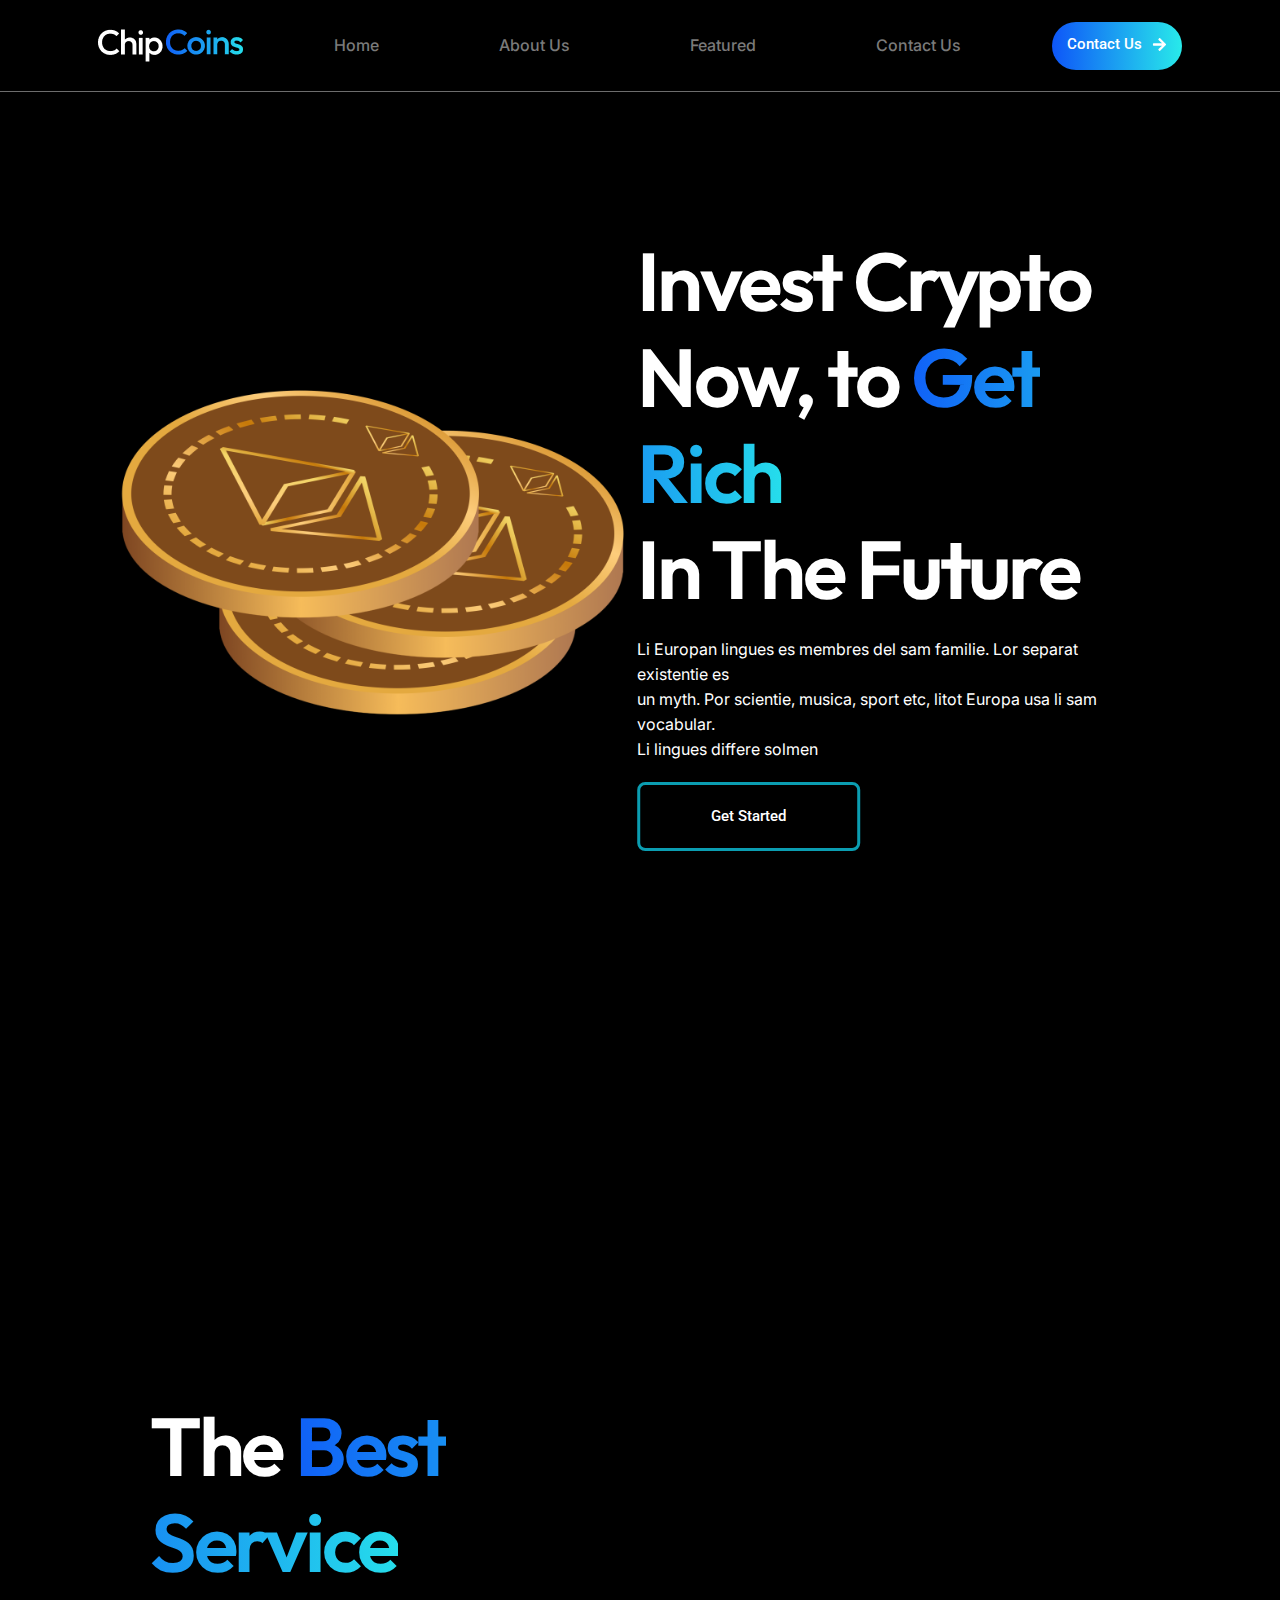
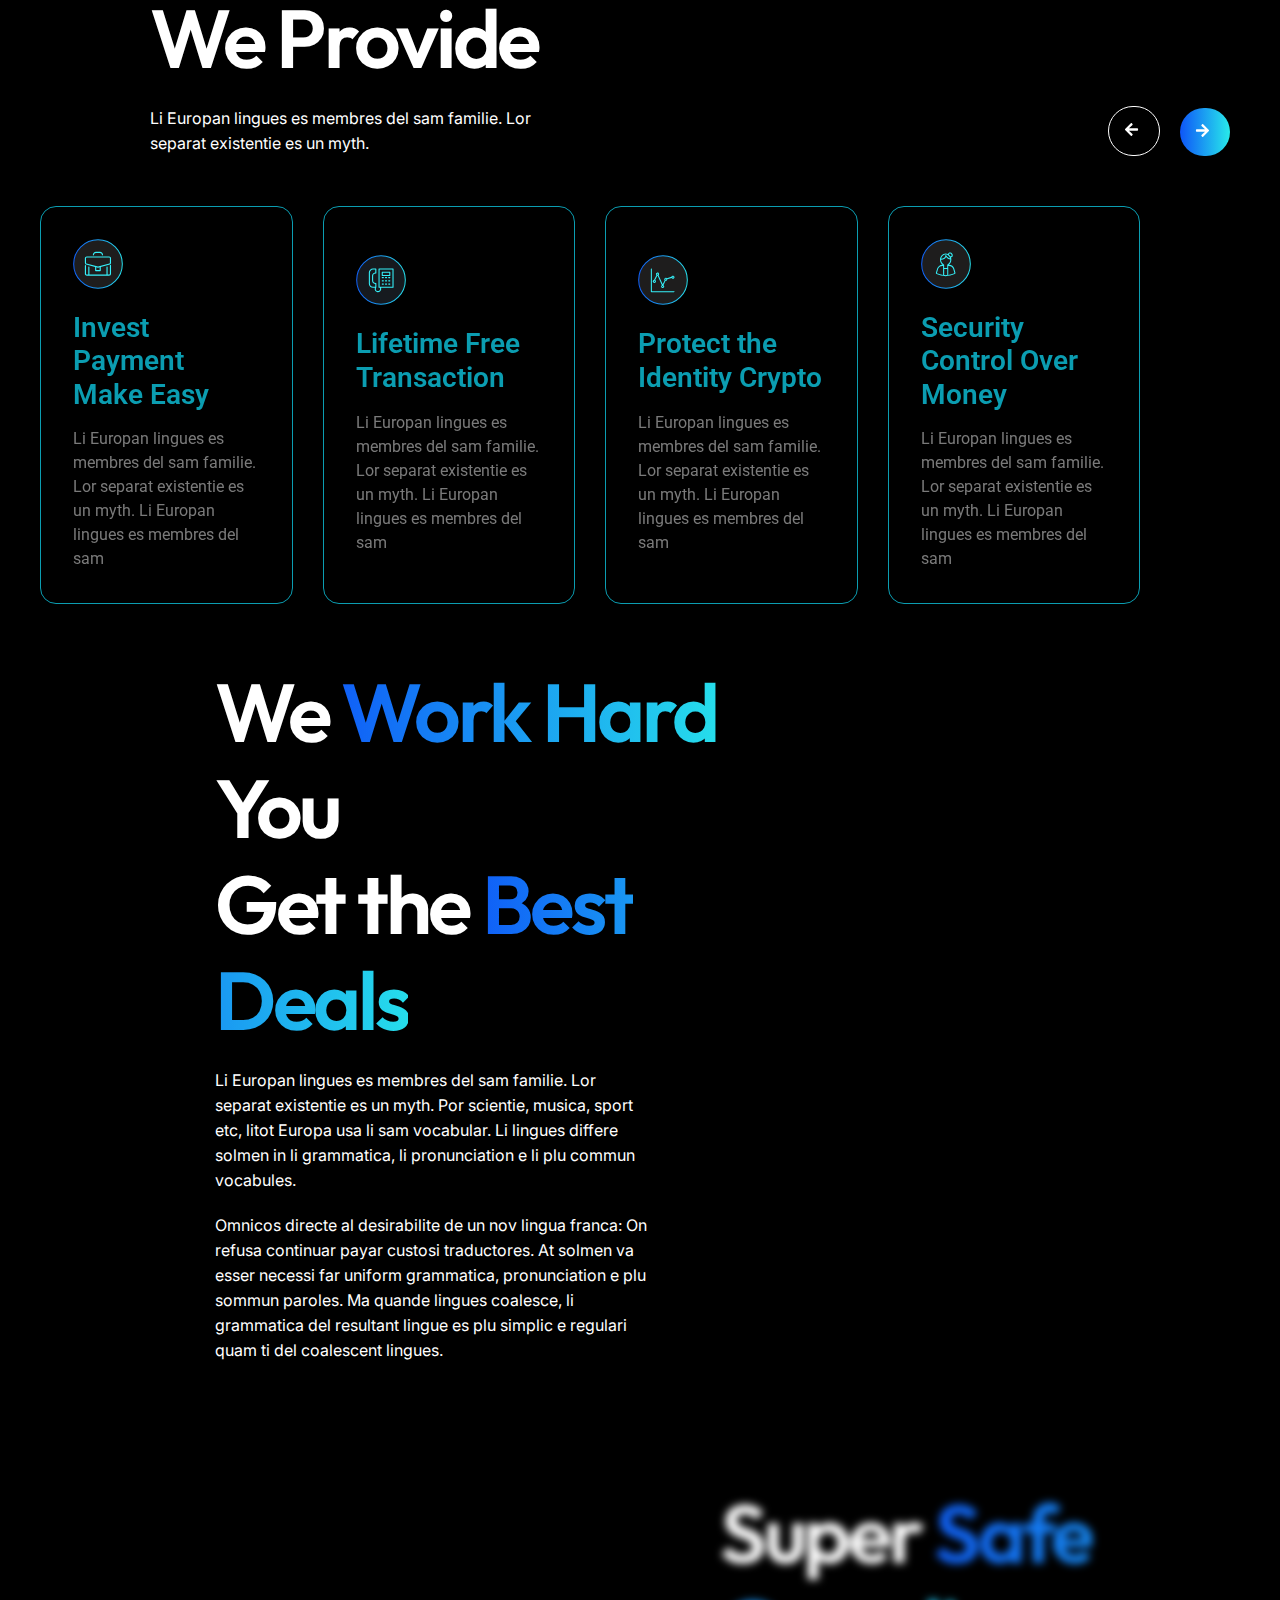
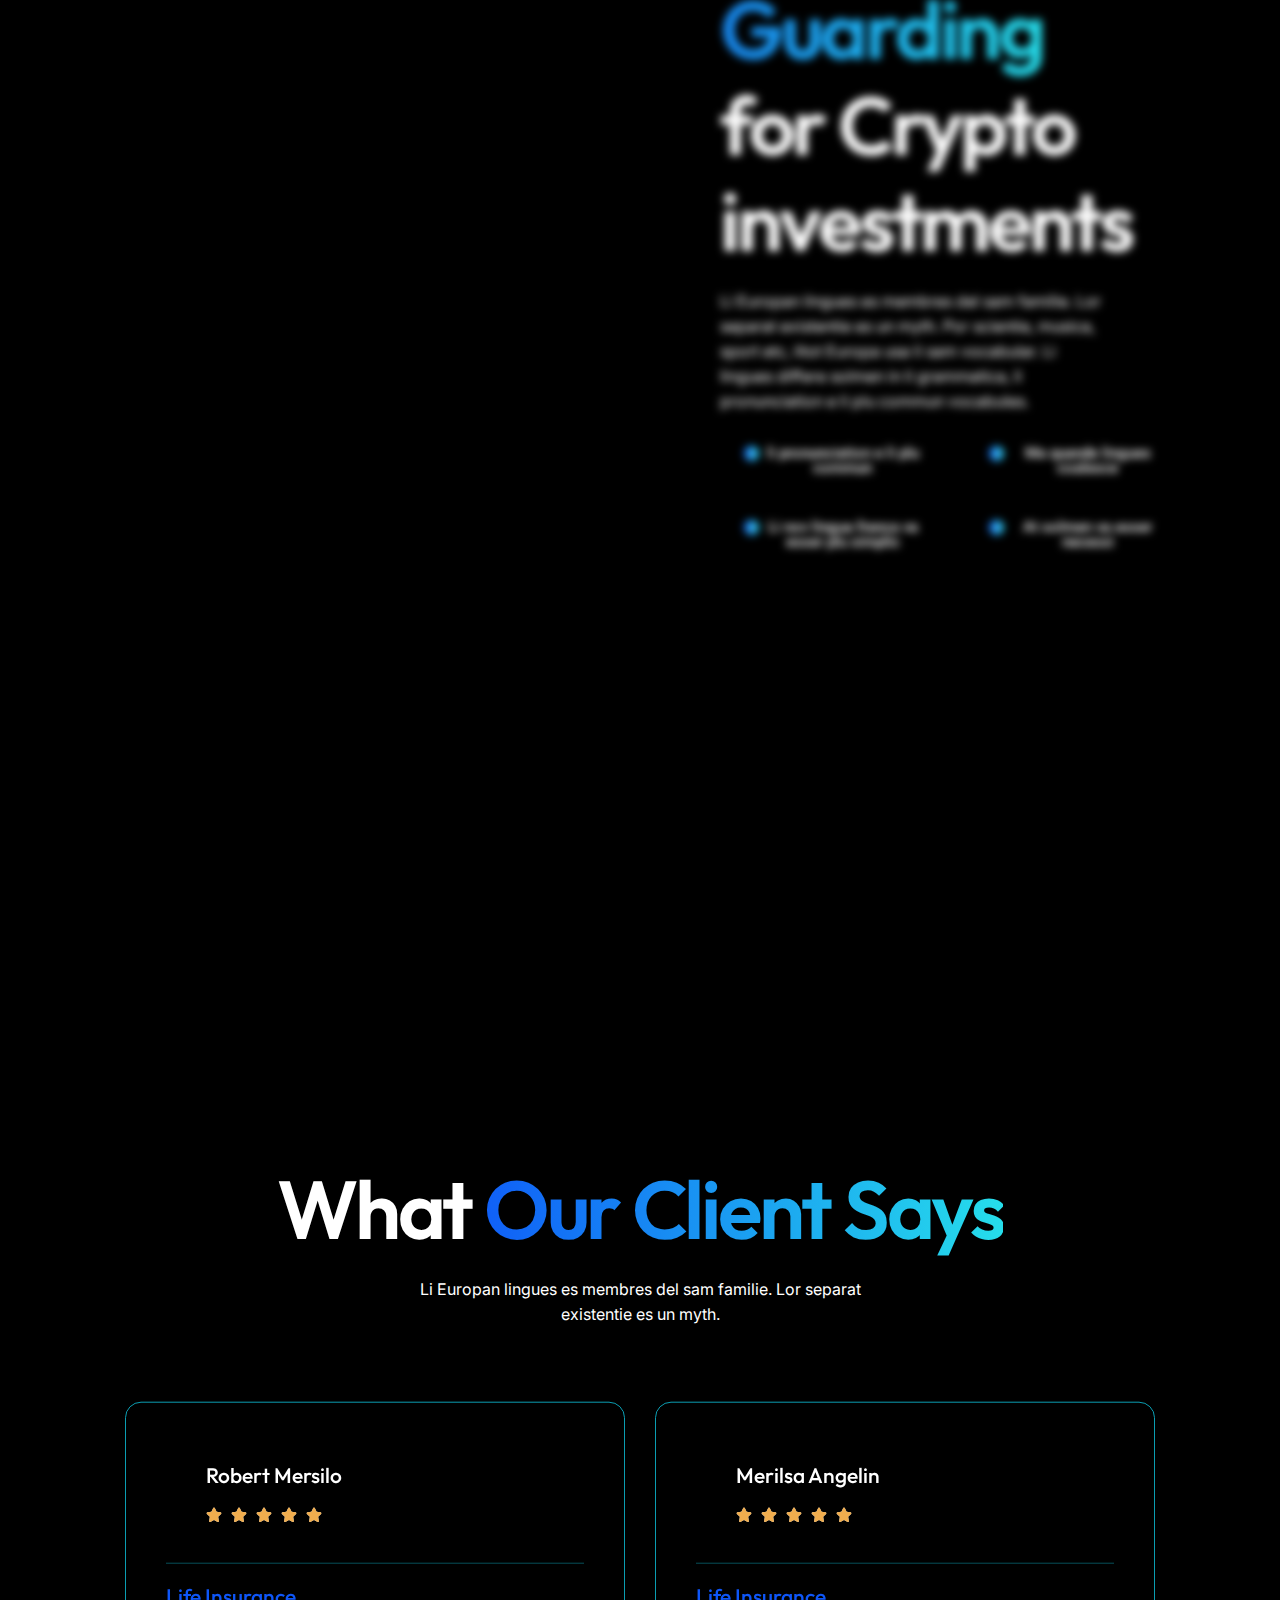
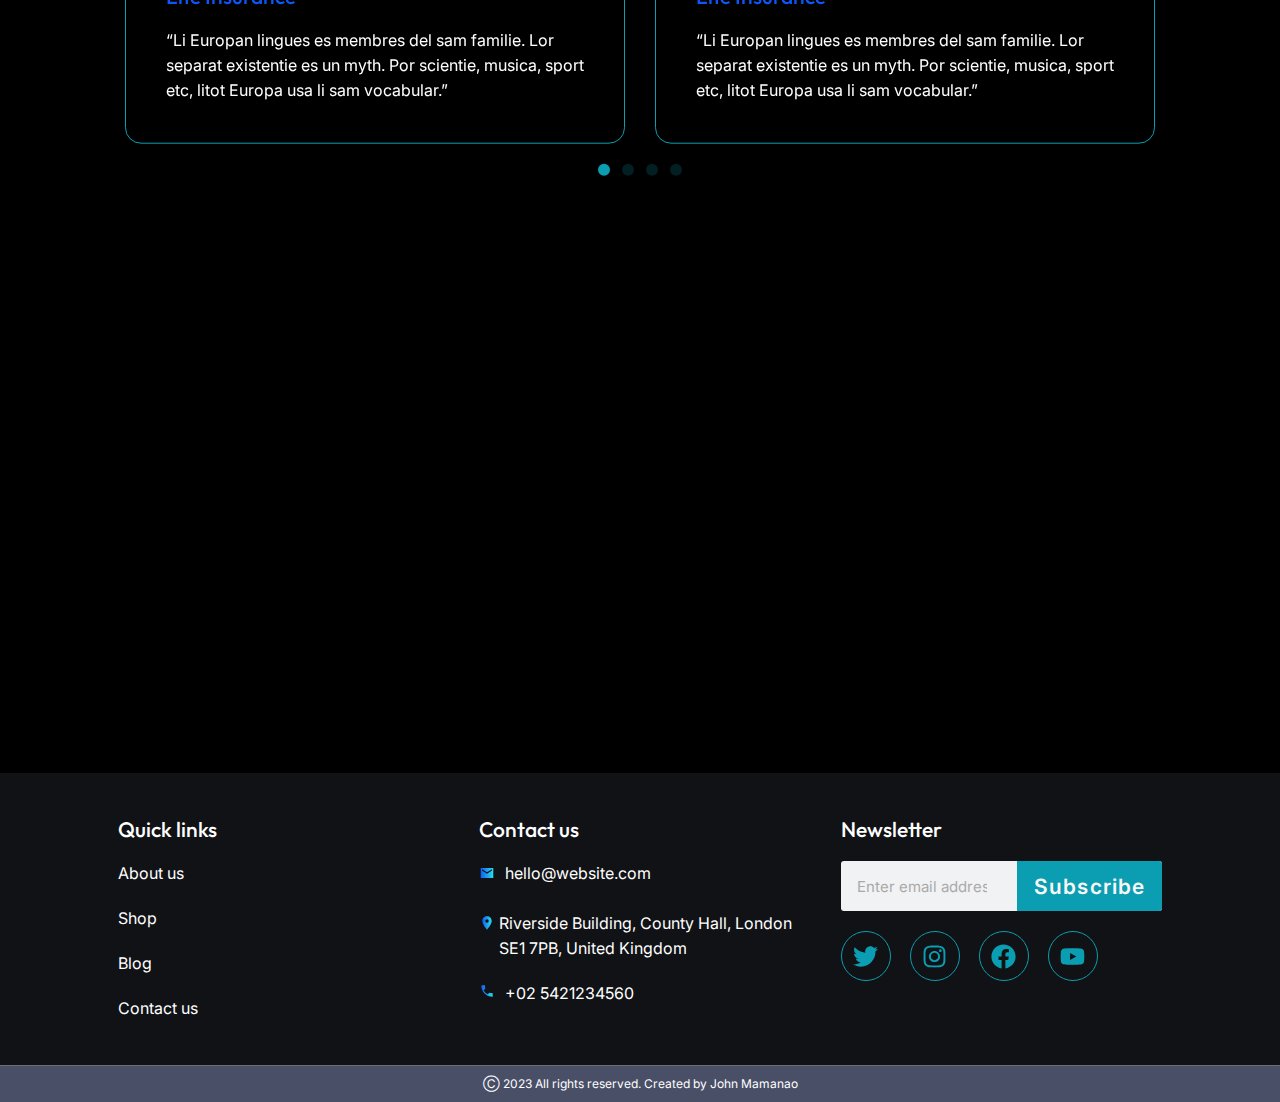
==== commit 413f87b3: "changed img" ====
--- a/index.html
+++ b/index.html
@@ -38,7 +38,7 @@
 <link rel="stylesheet" id="swiper-css" href="/wp-content/plugins/elementor/assets/lib/swiper/v8/css/swiper.min.css?ver=8.4.5" media="all">
 <link rel="stylesheet" id="elementor-pro-css" href="/wp-content/plugins/elementor-pro/assets/css/frontend-lite.min.css?ver=3.19.0" media="all">
 <link rel="stylesheet" id="elementor-global-css" href="/wp-content/uploads/elementor/css/global.css?ver=1710677434" media="all">
-<link rel="stylesheet" id="elementor-post-17-css" href="/wp-content/uploads/elementor/css/post-17.css?ver=1710809943" media="all">
+<link rel="stylesheet" id="elementor-post-17-css" href="/wp-content/uploads/elementor/css/post-17.css?ver=1710810233" media="all">
 <link rel="stylesheet" id="google-fonts-1-css" href="https://fonts.googleapis.com/css?family=Roboto%3A100%2C100italic%2C200%2C200italic%2C300%2C300italic%2C400%2C400italic%2C500%2C500italic%2C600%2C600italic%2C700%2C700italic%2C800%2C800italic%2C900%2C900italic%7CRoboto+Slab%3A100%2C100italic%2C200%2C200italic%2C300%2C300italic%2C400%2C400italic%2C500%2C500italic%2C600%2C600italic%2C700%2C700italic%2C800%2C800italic%2C900%2C900italic%7CInter%3A100%2C100italic%2C200%2C200italic%2C300%2C300italic%2C400%2C400italic%2C500%2C500italic%2C600%2C600italic%2C700%2C700italic%2C800%2C800italic%2C900%2C900italic%7COutfit%3A100%2C100italic%2C200%2C200italic%2C300%2C300italic%2C400%2C400italic%2C500%2C500italic%2C600%2C600italic%2C700%2C700italic%2C800%2C800italic%2C900%2C900italic&#038;display=swap&#038;ver=6.4.3" media="all">
 <link rel="preconnect" href="https://fonts.gstatic.com/" crossorigin>
 <link rel="https://api.w.org/" href="/wp-json/">
@@ -658,7 +658,7 @@
 					<div class="e-con-inner">
 				<div class="elementor-element elementor-element-dd815e6 elementor-widget elementor-widget-image" data-id="dd815e6" data-element_type="widget" data-widget_type="image.default">
 				<div class="elementor-widget-container">
-													<img decoding="async" src="/wp-content/uploads/elementor/thumbs/curly-man-with-broad-smile-shows-perfect-teeth-being-amused-by-interesting-talk-has-bushy-curly-dark-hair-stands-indoor-against-white-blank-wall-scaled-qldinkkx0g9ijwer2xj01z4cjmnttpgz4hc9ndqm5q.jpg" title="Mixed race curly male with broad smile, shows perfect teeth, being amused by interesting talk, has bushy curly dark hair stands indoor against white blank wall. Close up of joyful African American man" alt="Mixed race curly male with broad smile, shows perfect teeth, being amused by interesting talk, has bushy curly dark hair stands indoor against white blank wall. Close up of joyful African American man" loading="lazy">													</div>
+													<img decoding="async" src="/wp-content/uploads/elementor/thumbs/lady-scaled-qlf2bo90jzq8hhc8j7r6a8woesp5dhm7zv5dhy8jou.jpg" title="Lifestyle, beauty and fashion, people emotions concept. Young asian female office manager, CEO with pleased expression standing over white background, smiling with arms crossed over chest" alt="Lifestyle, beauty and fashion, people emotions concept. Young asian female office manager, CEO with pleased expression standing over white background, smiling with arms crossed over chest." loading="lazy">													</div>
 				</div>
 		<div class="elementor-element elementor-element-db80b3e e-flex e-con-boxed e-con e-child" data-id="db80b3e" data-element_type="container">
 					<div class="e-con-inner">
@@ -822,7 +822,7 @@
 					<div class="e-con-inner">
 				<div class="elementor-element elementor-element-eb98ff8 elementor-widget elementor-widget-image" data-id="eb98ff8" data-element_type="widget" data-widget_type="image.default">
 				<div class="elementor-widget-container">
-													<img decoding="async" src="/wp-content/uploads/elementor/thumbs/curly-man-with-broad-smile-shows-perfect-teeth-being-amused-by-interesting-talk-has-bushy-curly-dark-hair-stands-indoor-against-white-blank-wall-scaled-qldinkkx0g9ijwer2xj01z4cjmnttpgz4hc9ndqm5q.jpg" title="Mixed race curly male with broad smile, shows perfect teeth, being amused by interesting talk, has bushy curly dark hair stands indoor against white blank wall. Close up of joyful African American man" alt="Mixed race curly male with broad smile, shows perfect teeth, being amused by interesting talk, has bushy curly dark hair stands indoor against white blank wall. Close up of joyful African American man" loading="lazy">													</div>
+													<img decoding="async" src="/wp-content/uploads/elementor/thumbs/lady-scaled-qlf2bo90jzq8hhc8j7r6a8woesp5dhm7zv5dhy8jou.jpg" title="Lifestyle, beauty and fashion, people emotions concept. Young asian female office manager, CEO with pleased expression standing over white background, smiling with arms crossed over chest" alt="Lifestyle, beauty and fashion, people emotions concept. Young asian female office manager, CEO with pleased expression standing over white background, smiling with arms crossed over chest." loading="lazy">													</div>
 				</div>
 		<div class="elementor-element elementor-element-7388cf8 e-flex e-con-boxed e-con e-child" data-id="7388cf8" data-element_type="container">
 					<div class="e-con-inner">
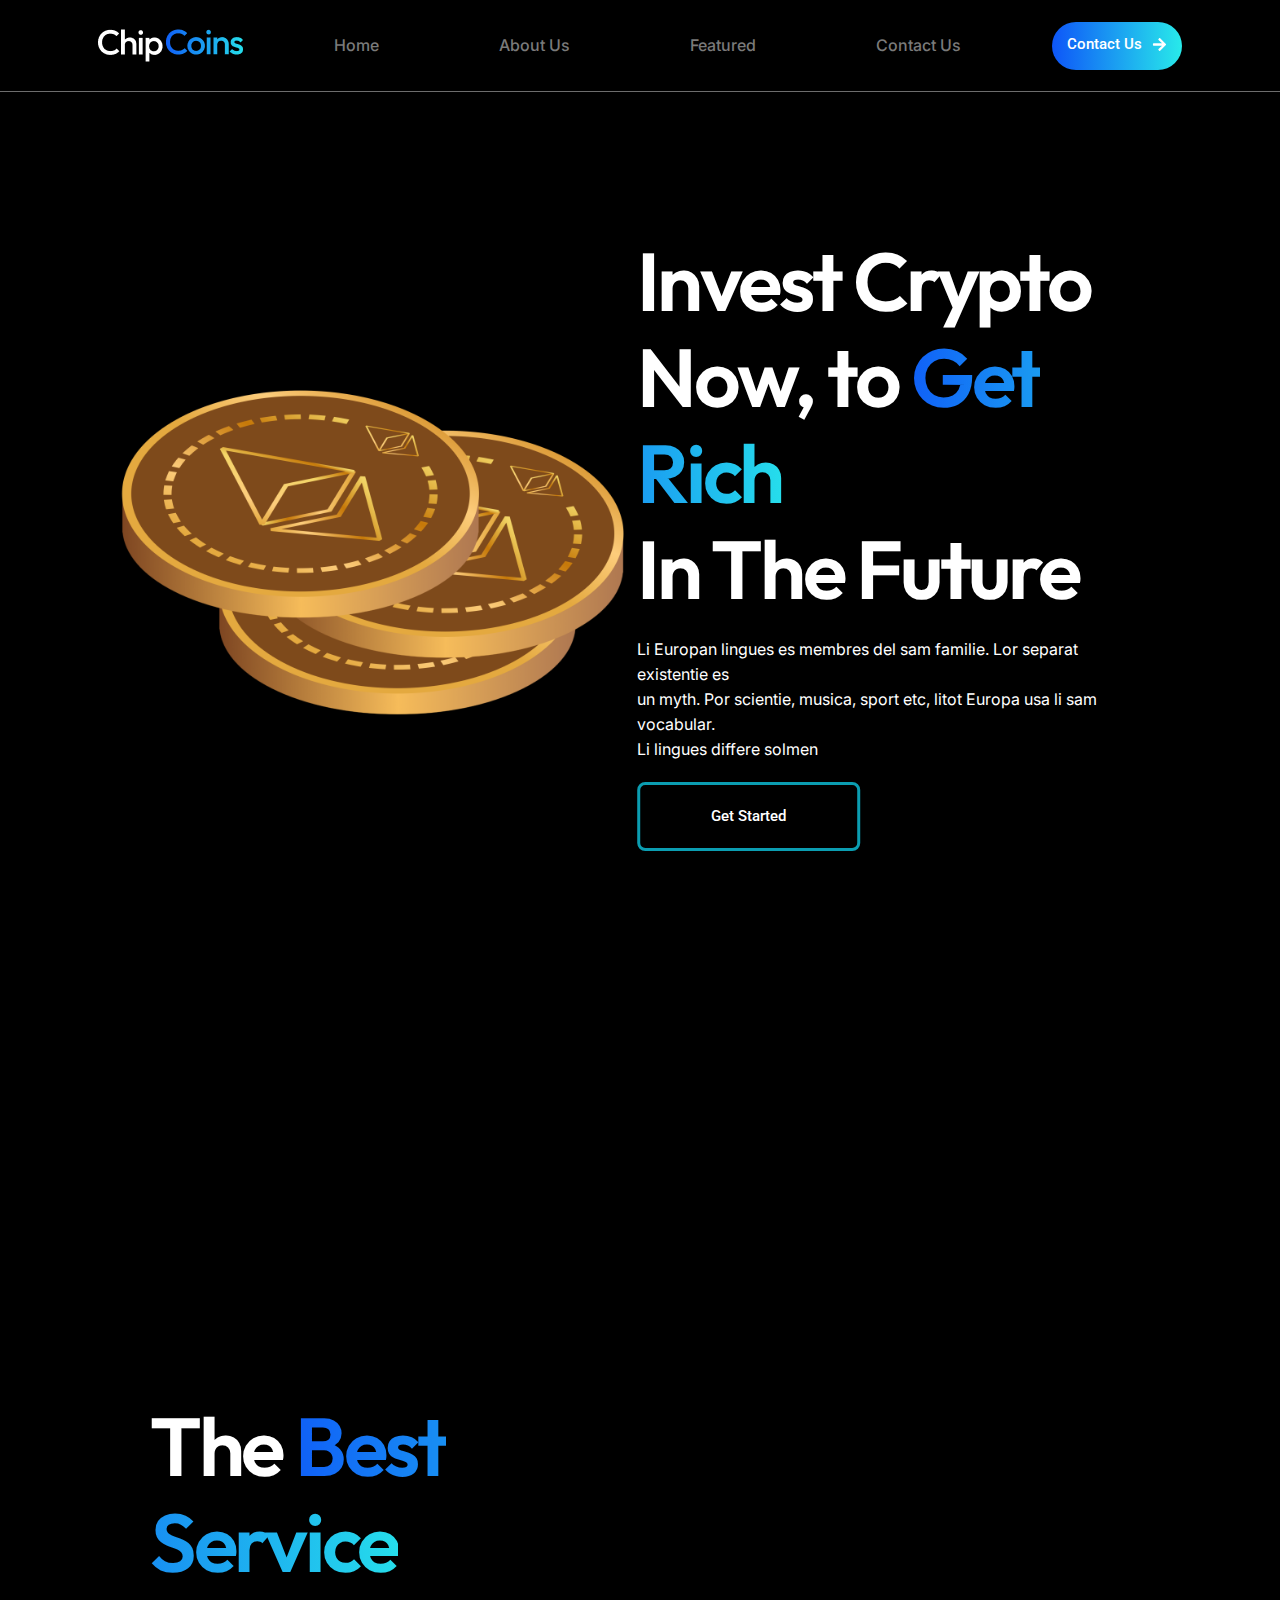
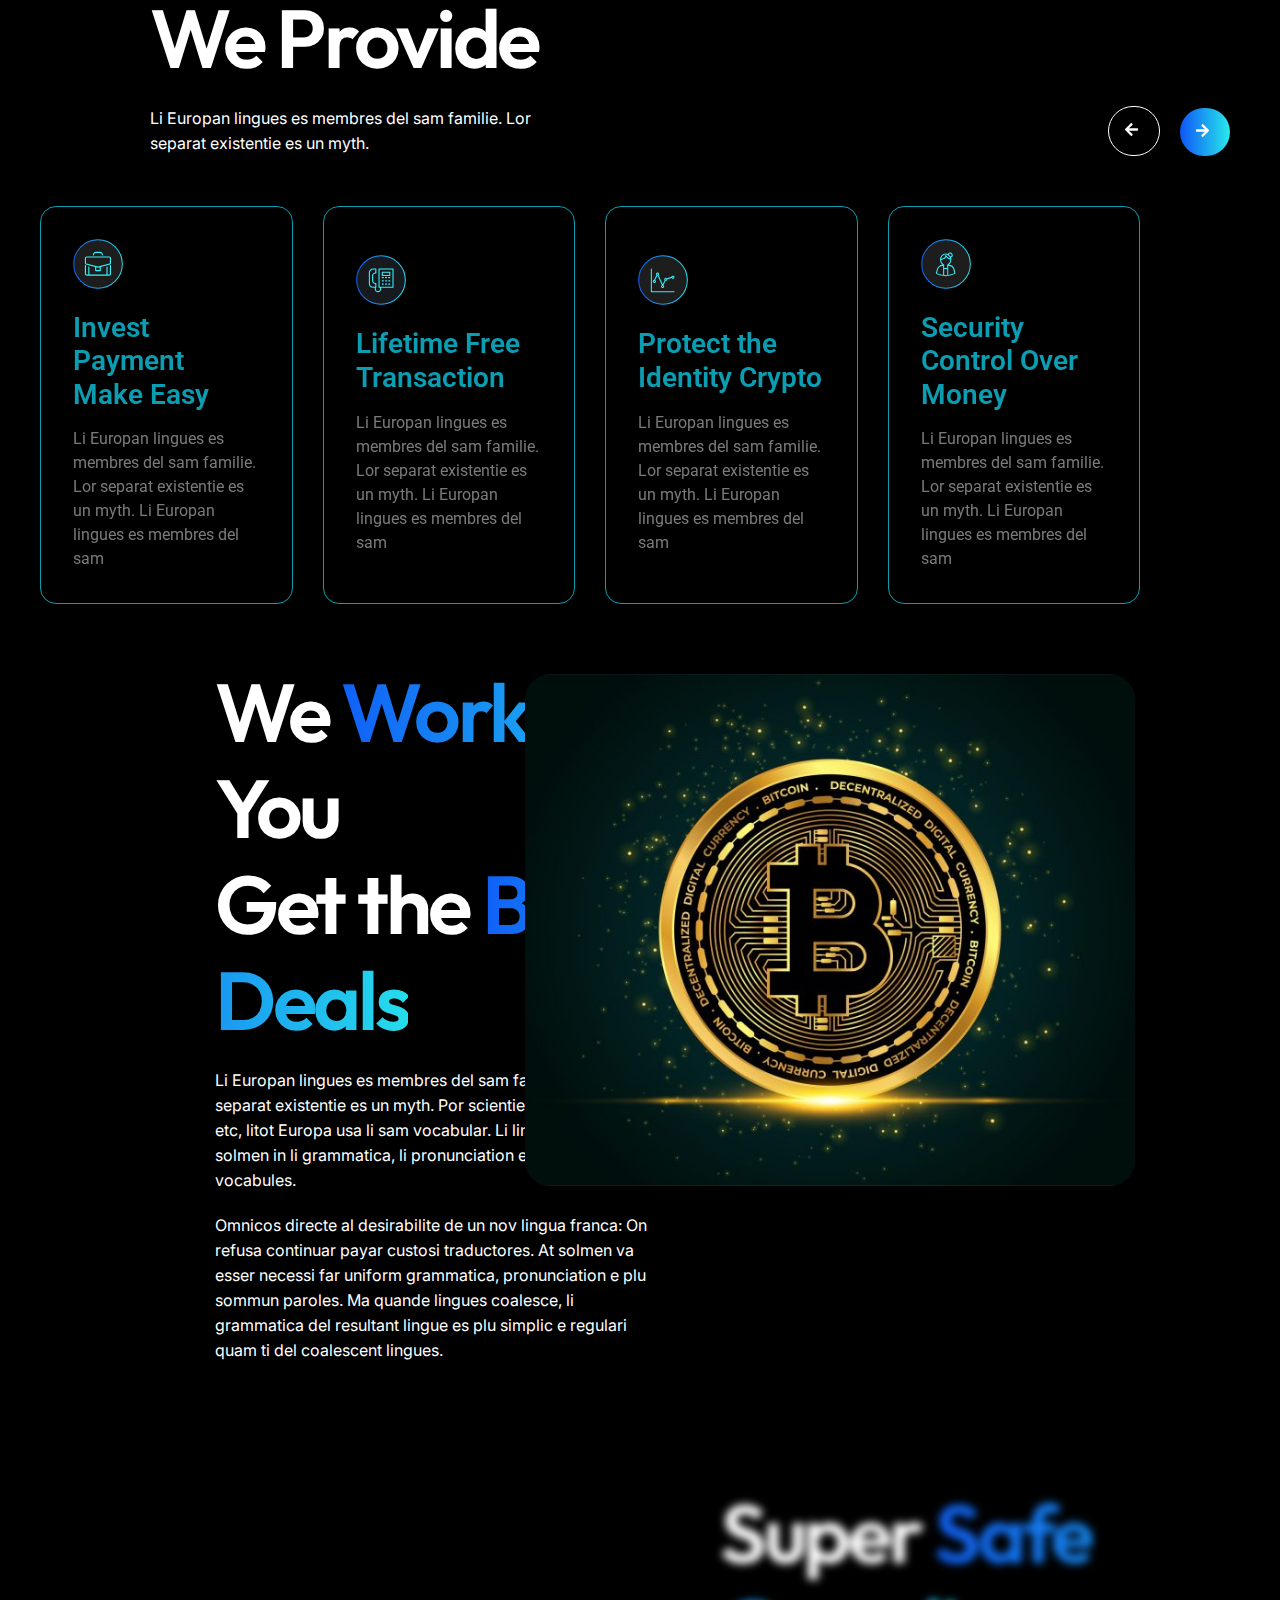
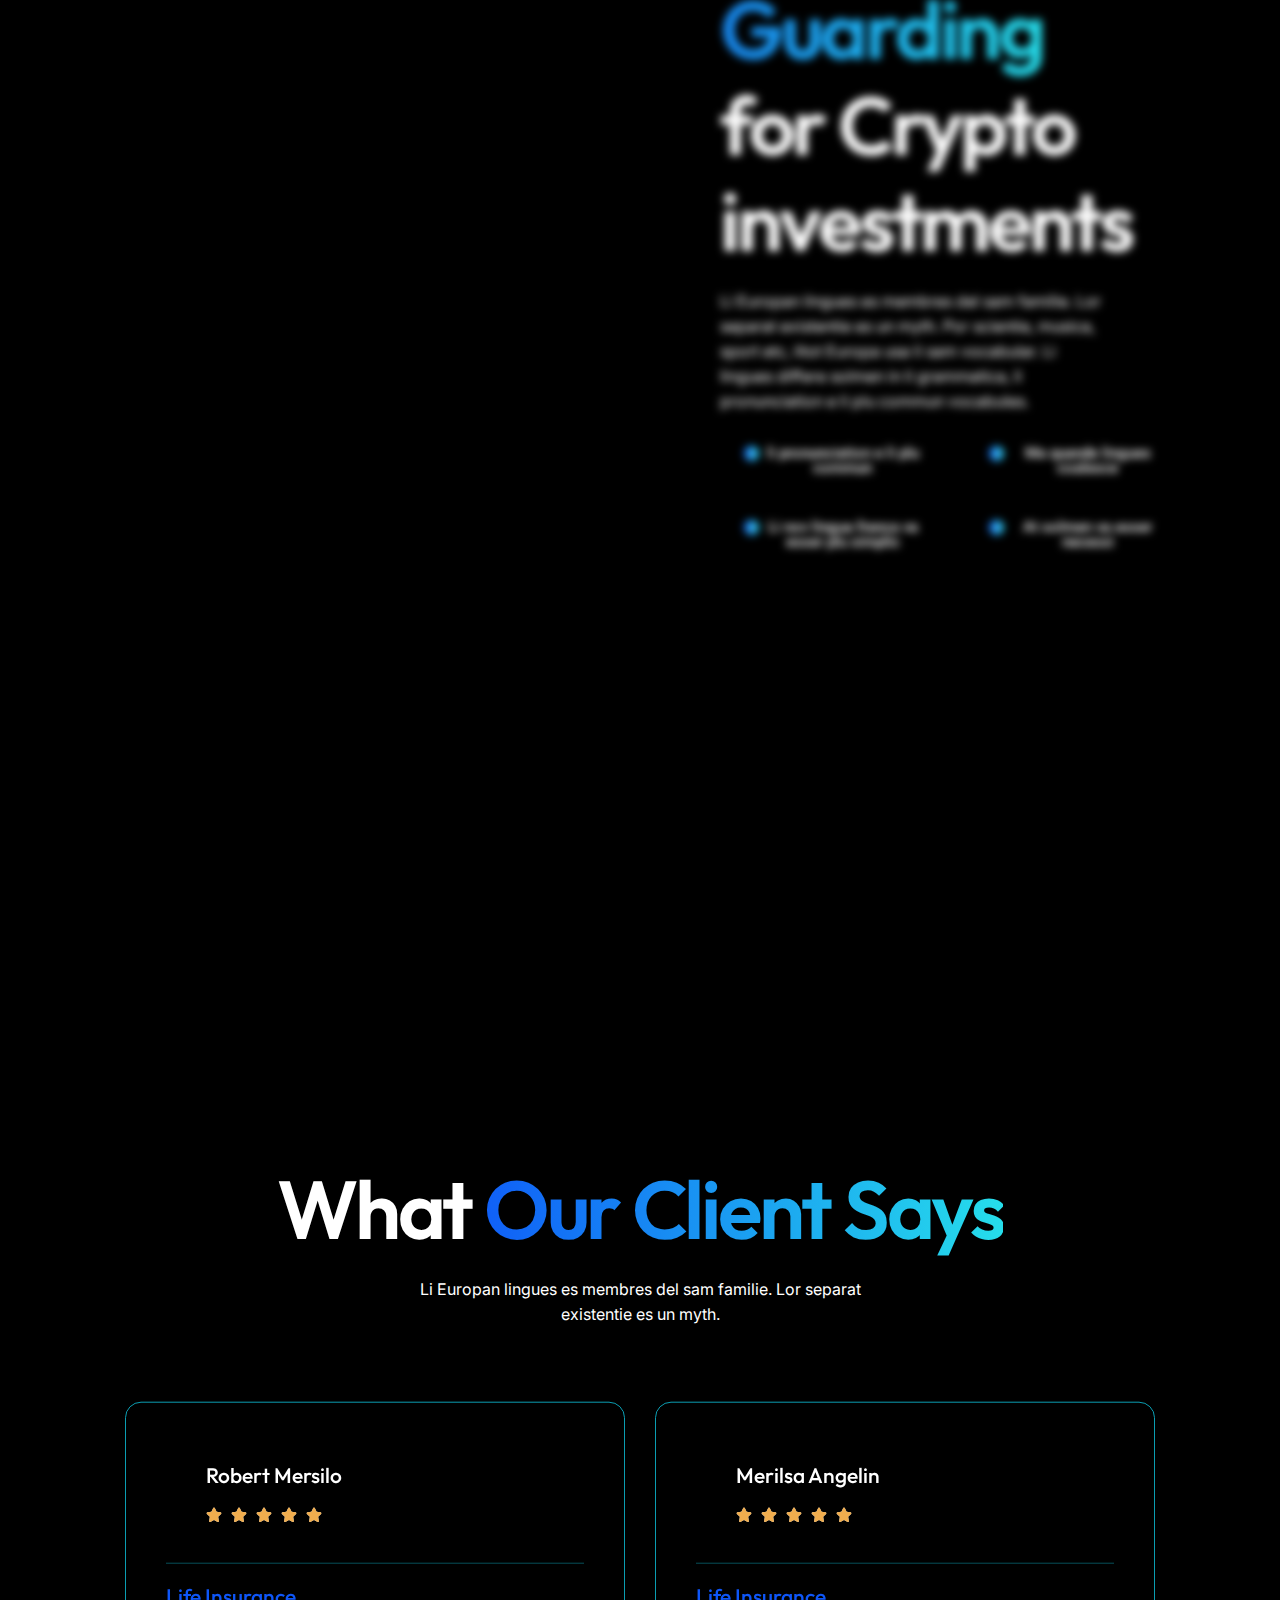
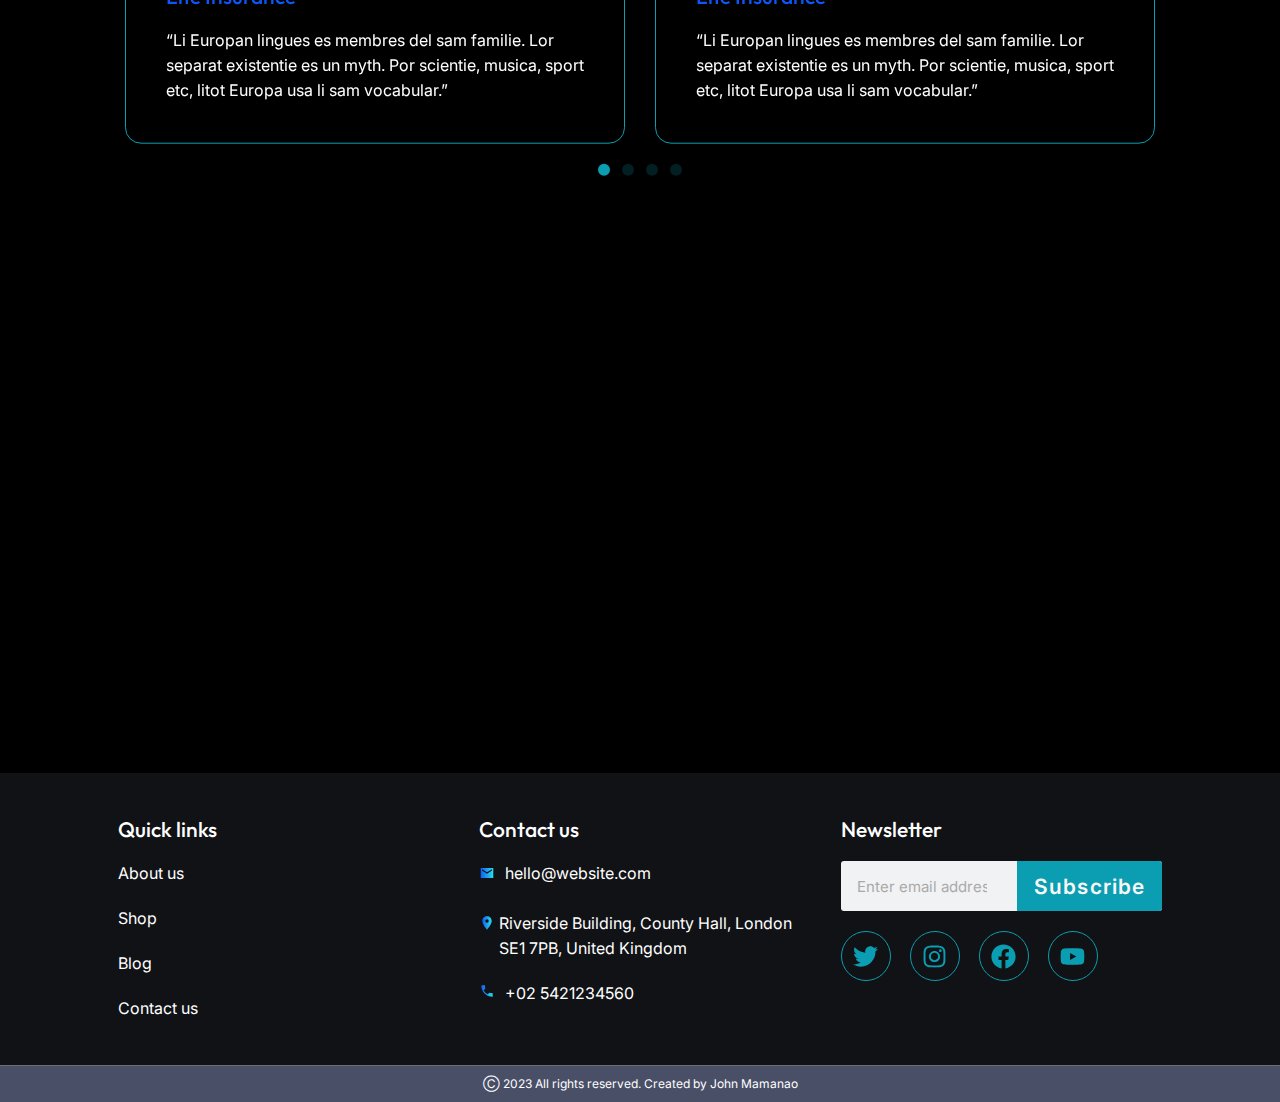
==== commit c33b3963: "removed animation in table and mobile" ====
--- a/index.html
+++ b/index.html
@@ -38,7 +38,7 @@
 <link rel="stylesheet" id="swiper-css" href="/wp-content/plugins/elementor/assets/lib/swiper/v8/css/swiper.min.css?ver=8.4.5" media="all">
 <link rel="stylesheet" id="elementor-pro-css" href="/wp-content/plugins/elementor-pro/assets/css/frontend-lite.min.css?ver=3.19.0" media="all">
 <link rel="stylesheet" id="elementor-global-css" href="/wp-content/uploads/elementor/css/global.css?ver=1710677434" media="all">
-<link rel="stylesheet" id="elementor-post-17-css" href="/wp-content/uploads/elementor/css/post-17.css?ver=1710810233" media="all">
+<link rel="stylesheet" id="elementor-post-17-css" href="/wp-content/uploads/elementor/css/post-17.css?ver=1710810776" media="all">
 <link rel="stylesheet" id="google-fonts-1-css" href="https://fonts.googleapis.com/css?family=Roboto%3A100%2C100italic%2C200%2C200italic%2C300%2C300italic%2C400%2C400italic%2C500%2C500italic%2C600%2C600italic%2C700%2C700italic%2C800%2C800italic%2C900%2C900italic%7CRoboto+Slab%3A100%2C100italic%2C200%2C200italic%2C300%2C300italic%2C400%2C400italic%2C500%2C500italic%2C600%2C600italic%2C700%2C700italic%2C800%2C800italic%2C900%2C900italic%7CInter%3A100%2C100italic%2C200%2C200italic%2C300%2C300italic%2C400%2C400italic%2C500%2C500italic%2C600%2C600italic%2C700%2C700italic%2C800%2C800italic%2C900%2C900italic%7COutfit%3A100%2C100italic%2C200%2C200italic%2C300%2C300italic%2C400%2C400italic%2C500%2C500italic%2C600%2C600italic%2C700%2C700italic%2C800%2C800italic%2C900%2C900italic&#038;display=swap&#038;ver=6.4.3" media="all">
 <link rel="preconnect" href="https://fonts.gstatic.com/" crossorigin>
 <link rel="https://api.w.org/" href="/wp-json/">
@@ -118,13 +118,13 @@
 					</div>
 				</div>
 		<div class="elementor-element elementor-element-58fffd3 e-con-full e-flex e-con e-parent" data-id="58fffd3" data-element_type="container" data-core-v316-plus="true">
-		<div class="elementor-element elementor-element-f413bab e-con-full e-flex elementor-invisible e-con e-child" data-id="f413bab" data-element_type="container" data-settings="{&quot;motion_fx_motion_fx_scrolling&quot;:&quot;yes&quot;,&quot;motion_fx_translateX_effect&quot;:&quot;yes&quot;,&quot;motion_fx_translateX_speed&quot;:{&quot;unit&quot;:&quot;px&quot;,&quot;size&quot;:2.5,&quot;sizes&quot;:[]},&quot;animation&quot;:&quot;fadeInLeft&quot;,&quot;motion_fx_translateX_affectedRange&quot;:{&quot;unit&quot;:&quot;%&quot;,&quot;size&quot;:&quot;&quot;,&quot;sizes&quot;:{&quot;start&quot;:0,&quot;end&quot;:100}},&quot;motion_fx_devices&quot;:[&quot;desktop&quot;,&quot;tablet&quot;,&quot;mobile&quot;]}">
+		<div class="elementor-element elementor-element-f413bab e-con-full e-flex elementor-invisible e-con e-child" data-id="f413bab" data-element_type="container" data-settings="{&quot;motion_fx_motion_fx_scrolling&quot;:&quot;yes&quot;,&quot;motion_fx_translateX_effect&quot;:&quot;yes&quot;,&quot;motion_fx_translateX_speed&quot;:{&quot;unit&quot;:&quot;px&quot;,&quot;size&quot;:2.5,&quot;sizes&quot;:[]},&quot;animation&quot;:&quot;fadeInLeft&quot;,&quot;motion_fx_devices&quot;:[&quot;desktop&quot;],&quot;motion_fx_translateX_affectedRange&quot;:{&quot;unit&quot;:&quot;%&quot;,&quot;size&quot;:&quot;&quot;,&quot;sizes&quot;:{&quot;start&quot;:0,&quot;end&quot;:100}}}">
 				<div class="elementor-element elementor-element-69ae7c3 elementor-widget elementor-widget-image" data-id="69ae7c3" data-element_type="widget" data-widget_type="image.default">
 				<div class="elementor-widget-container">
 													<img decoding="async" src="/wp-content/uploads/elementor/thumbs/etherium-coin-qlc26gi8p5h7i38w4x5h1aqkwnvbomfdwhr1bx1h1e.png" title="etherium-coin" alt="etherium-coin" loading="lazy">													</div>
 				</div>
 				</div>
-		<div class="elementor-element elementor-element-85c0285 e-con-full e-flex elementor-invisible e-con e-child" data-id="85c0285" data-element_type="container" data-settings="{&quot;motion_fx_motion_fx_scrolling&quot;:&quot;yes&quot;,&quot;motion_fx_translateX_effect&quot;:&quot;yes&quot;,&quot;motion_fx_translateX_direction&quot;:&quot;negative&quot;,&quot;motion_fx_translateX_speed&quot;:{&quot;unit&quot;:&quot;px&quot;,&quot;size&quot;:2.5,&quot;sizes&quot;:[]},&quot;animation&quot;:&quot;fadeInRight&quot;,&quot;motion_fx_translateX_affectedRange&quot;:{&quot;unit&quot;:&quot;%&quot;,&quot;size&quot;:&quot;&quot;,&quot;sizes&quot;:{&quot;start&quot;:0,&quot;end&quot;:100}},&quot;motion_fx_devices&quot;:[&quot;desktop&quot;,&quot;tablet&quot;,&quot;mobile&quot;]}">
+		<div class="elementor-element elementor-element-85c0285 e-con-full e-flex elementor-invisible e-con e-child" data-id="85c0285" data-element_type="container" data-settings="{&quot;motion_fx_motion_fx_scrolling&quot;:&quot;yes&quot;,&quot;motion_fx_translateX_effect&quot;:&quot;yes&quot;,&quot;motion_fx_translateX_direction&quot;:&quot;negative&quot;,&quot;motion_fx_translateX_speed&quot;:{&quot;unit&quot;:&quot;px&quot;,&quot;size&quot;:2.5,&quot;sizes&quot;:[]},&quot;animation&quot;:&quot;fadeInRight&quot;,&quot;motion_fx_devices&quot;:[&quot;desktop&quot;],&quot;motion_fx_translateX_affectedRange&quot;:{&quot;unit&quot;:&quot;%&quot;,&quot;size&quot;:&quot;&quot;,&quot;sizes&quot;:{&quot;start&quot;:0,&quot;end&quot;:100}}}">
 				<div class="elementor-element elementor-element-48c9a50 elementor-widget elementor-widget-heading" data-id="48c9a50" data-element_type="widget" data-widget_type="heading.default">
 				<div class="elementor-widget-container">
 			<style>/*! elementor - v3.20.0 - 13-03-2024 */
@@ -149,7 +149,7 @@
 				</div>
 				</div>
 		<div class="elementor-element elementor-element-65de510 e-con-full e-flex e-con e-parent" data-id="65de510" data-element_type="container" data-core-v316-plus="true">
-		<div class="elementor-element elementor-element-a094b2c e-con-full e-flex e-con e-child" data-id="a094b2c" data-element_type="container" data-settings="{&quot;motion_fx_motion_fx_scrolling&quot;:&quot;yes&quot;,&quot;motion_fx_opacity_effect&quot;:&quot;yes&quot;,&quot;motion_fx_opacity_range&quot;:{&quot;unit&quot;:&quot;%&quot;,&quot;size&quot;:&quot;&quot;,&quot;sizes&quot;:{&quot;start&quot;:20,&quot;end&quot;:65}},&quot;motion_fx_opacity_direction&quot;:&quot;out-in&quot;,&quot;motion_fx_opacity_level&quot;:{&quot;unit&quot;:&quot;px&quot;,&quot;size&quot;:10,&quot;sizes&quot;:[]},&quot;motion_fx_devices&quot;:[&quot;desktop&quot;,&quot;tablet&quot;,&quot;mobile&quot;]}">
+		<div class="elementor-element elementor-element-a094b2c e-con-full e-flex e-con e-child" data-id="a094b2c" data-element_type="container" data-settings="{&quot;motion_fx_motion_fx_scrolling&quot;:&quot;yes&quot;,&quot;motion_fx_opacity_effect&quot;:&quot;yes&quot;,&quot;motion_fx_opacity_range&quot;:{&quot;unit&quot;:&quot;%&quot;,&quot;size&quot;:&quot;&quot;,&quot;sizes&quot;:{&quot;start&quot;:20,&quot;end&quot;:65}},&quot;motion_fx_devices&quot;:[&quot;desktop&quot;],&quot;motion_fx_opacity_direction&quot;:&quot;out-in&quot;,&quot;motion_fx_opacity_level&quot;:{&quot;unit&quot;:&quot;px&quot;,&quot;size&quot;:10,&quot;sizes&quot;:[]}}">
 				<div class="elementor-element elementor-element-a257855 elementor-pagination-type-bullets elementor-arrows-position-inside elementor-pagination-position-outside elementor-widget elementor-widget-n-carousel" data-id="a257855" data-element_type="widget" data-settings="{&quot;carousel_items&quot;:[{&quot;slide_title&quot;:&quot;Slide #1&quot;,&quot;_id&quot;:&quot;1da766b&quot;},{&quot;slide_title&quot;:&quot;Slide #2&quot;,&quot;_id&quot;:&quot;4bf387b&quot;},{&quot;slide_title&quot;:&quot;Slide #3&quot;,&quot;_id&quot;:&quot;1e31169&quot;},{&quot;_id&quot;:&quot;7d14c26&quot;,&quot;slide_title&quot;:&quot;Slide #4&quot;}],&quot;slides_to_show&quot;:&quot;4&quot;,&quot;slides_to_show_tablet&quot;:&quot;2&quot;,&quot;slides_to_show_mobile&quot;:&quot;1&quot;,&quot;speed&quot;:500,&quot;arrows&quot;:&quot;yes&quot;,&quot;pagination&quot;:&quot;bullets&quot;,&quot;image_spacing_custom&quot;:{&quot;unit&quot;:&quot;px&quot;,&quot;size&quot;:10,&quot;sizes&quot;:[]},&quot;image_spacing_custom_tablet&quot;:{&quot;unit&quot;:&quot;px&quot;,&quot;size&quot;:&quot;&quot;,&quot;sizes&quot;:[]},&quot;image_spacing_custom_mobile&quot;:{&quot;unit&quot;:&quot;px&quot;,&quot;size&quot;:&quot;&quot;,&quot;sizes&quot;:[]}}" data-widget_type="nested-carousel.default">
 				<div class="elementor-widget-container">
 			<link rel="stylesheet" href="/wp-content/plugins/elementor-pro/assets/css/widget-nested-carousel.min.css">		<div class="e-n-carousel swiper" dir="ltr">
@@ -238,7 +238,7 @@
 				</div>
 				</div>
 		<div class="elementor-element elementor-element-14d9753 e-con-full e-flex e-con e-parent" data-id="14d9753" data-element_type="container" data-core-v316-plus="true">
-		<div class="elementor-element elementor-element-103684d e-con-full e-flex e-con e-child" data-id="103684d" data-element_type="container" data-settings="{&quot;motion_fx_motion_fx_scrolling&quot;:&quot;yes&quot;,&quot;motion_fx_translateX_speed&quot;:{&quot;unit&quot;:&quot;px&quot;,&quot;size&quot;:1,&quot;sizes&quot;:[]},&quot;motion_fx_translateX_effect&quot;:&quot;yes&quot;,&quot;motion_fx_translateX_affectedRange&quot;:{&quot;unit&quot;:&quot;%&quot;,&quot;size&quot;:&quot;&quot;,&quot;sizes&quot;:{&quot;start&quot;:0,&quot;end&quot;:56}},&quot;motion_fx_devices&quot;:[&quot;desktop&quot;,&quot;tablet&quot;,&quot;mobile&quot;]}">
+		<div class="elementor-element elementor-element-103684d e-con-full e-flex e-con e-child" data-id="103684d" data-element_type="container" data-settings="{&quot;motion_fx_motion_fx_scrolling&quot;:&quot;yes&quot;,&quot;motion_fx_translateX_speed&quot;:{&quot;unit&quot;:&quot;px&quot;,&quot;size&quot;:1,&quot;sizes&quot;:[]},&quot;motion_fx_translateX_effect&quot;:&quot;yes&quot;,&quot;motion_fx_translateX_affectedRange&quot;:{&quot;unit&quot;:&quot;%&quot;,&quot;size&quot;:&quot;&quot;,&quot;sizes&quot;:{&quot;start&quot;:0,&quot;end&quot;:56}},&quot;motion_fx_devices&quot;:[&quot;desktop&quot;]}">
 		<div class="elementor-element elementor-element-280f62e e-con-full e-flex e-con e-child" data-id="280f62e" data-element_type="container">
 				<div class="elementor-element elementor-element-3404c55 elementor-widget__width-initial elementor-widget elementor-widget-heading" data-id="3404c55" data-element_type="widget" data-widget_type="heading.default">
 				<div class="elementor-widget-container">
@@ -280,7 +280,7 @@
 					</div>
 				</div>
 				</div>
-				<div class="elementor-element elementor-element-0a7433f elementor-pagination-type-bullets elementor-arrows-position-inside elementor-pagination-position-outside elementor-widget elementor-widget-n-carousel" data-id="0a7433f" data-element_type="widget" data-settings="{&quot;carousel_items&quot;:[{&quot;slide_title&quot;:&quot;Slide #1&quot;,&quot;_id&quot;:&quot;9155170&quot;},{&quot;slide_title&quot;:&quot;Slide #2&quot;,&quot;_id&quot;:&quot;749786e&quot;},{&quot;slide_title&quot;:&quot;Slide #3&quot;,&quot;_id&quot;:&quot;f263a02&quot;},{&quot;_id&quot;:&quot;c3b34a8&quot;,&quot;slide_title&quot;:&quot;Slide #4&quot;}],&quot;slides_to_show&quot;:&quot;4&quot;,&quot;image_spacing_custom_tablet&quot;:{&quot;unit&quot;:&quot;px&quot;,&quot;size&quot;:0,&quot;sizes&quot;:[]},&quot;motion_fx_translateX_speed&quot;:{&quot;unit&quot;:&quot;px&quot;,&quot;size&quot;:1,&quot;sizes&quot;:[]},&quot;motion_fx_translateX_direction&quot;:&quot;negative&quot;,&quot;motion_fx_motion_fx_scrolling&quot;:&quot;yes&quot;,&quot;motion_fx_translateX_effect&quot;:&quot;yes&quot;,&quot;motion_fx_translateX_affectedRange&quot;:{&quot;unit&quot;:&quot;%&quot;,&quot;size&quot;:&quot;&quot;,&quot;sizes&quot;:{&quot;start&quot;:0,&quot;end&quot;:50}},&quot;slides_to_show_tablet&quot;:&quot;2&quot;,&quot;slides_to_show_mobile&quot;:&quot;1&quot;,&quot;speed&quot;:500,&quot;arrows&quot;:&quot;yes&quot;,&quot;pagination&quot;:&quot;bullets&quot;,&quot;image_spacing_custom&quot;:{&quot;unit&quot;:&quot;px&quot;,&quot;size&quot;:10,&quot;sizes&quot;:[]},&quot;image_spacing_custom_mobile&quot;:{&quot;unit&quot;:&quot;px&quot;,&quot;size&quot;:&quot;&quot;,&quot;sizes&quot;:[]},&quot;motion_fx_devices&quot;:[&quot;desktop&quot;,&quot;tablet&quot;,&quot;mobile&quot;]}" data-widget_type="nested-carousel.default">
+				<div class="elementor-element elementor-element-0a7433f elementor-pagination-type-bullets elementor-arrows-position-inside elementor-pagination-position-outside elementor-widget elementor-widget-n-carousel" data-id="0a7433f" data-element_type="widget" data-settings="{&quot;carousel_items&quot;:[{&quot;slide_title&quot;:&quot;Slide #1&quot;,&quot;_id&quot;:&quot;9155170&quot;},{&quot;slide_title&quot;:&quot;Slide #2&quot;,&quot;_id&quot;:&quot;749786e&quot;},{&quot;slide_title&quot;:&quot;Slide #3&quot;,&quot;_id&quot;:&quot;f263a02&quot;},{&quot;_id&quot;:&quot;c3b34a8&quot;,&quot;slide_title&quot;:&quot;Slide #4&quot;}],&quot;slides_to_show&quot;:&quot;4&quot;,&quot;image_spacing_custom_tablet&quot;:{&quot;unit&quot;:&quot;px&quot;,&quot;size&quot;:0,&quot;sizes&quot;:[]},&quot;motion_fx_translateX_speed&quot;:{&quot;unit&quot;:&quot;px&quot;,&quot;size&quot;:1,&quot;sizes&quot;:[]},&quot;motion_fx_translateX_direction&quot;:&quot;negative&quot;,&quot;motion_fx_motion_fx_scrolling&quot;:&quot;yes&quot;,&quot;motion_fx_translateX_effect&quot;:&quot;yes&quot;,&quot;motion_fx_translateX_affectedRange&quot;:{&quot;unit&quot;:&quot;%&quot;,&quot;size&quot;:&quot;&quot;,&quot;sizes&quot;:{&quot;start&quot;:0,&quot;end&quot;:50}},&quot;motion_fx_devices&quot;:[&quot;desktop&quot;],&quot;slides_to_show_tablet&quot;:&quot;2&quot;,&quot;slides_to_show_mobile&quot;:&quot;1&quot;,&quot;speed&quot;:500,&quot;arrows&quot;:&quot;yes&quot;,&quot;pagination&quot;:&quot;bullets&quot;,&quot;image_spacing_custom&quot;:{&quot;unit&quot;:&quot;px&quot;,&quot;size&quot;:10,&quot;sizes&quot;:[]},&quot;image_spacing_custom_mobile&quot;:{&quot;unit&quot;:&quot;px&quot;,&quot;size&quot;:&quot;&quot;,&quot;sizes&quot;:[]}}" data-widget_type="nested-carousel.default">
 				<div class="elementor-widget-container">
 					<div class="e-n-carousel swiper" dir="ltr">
 			<div class="swiper-wrapper" aria-live="polite">
@@ -411,13 +411,13 @@
 				</div>
 				</div>
 		<div class="elementor-element elementor-element-14e213a e-con-full e-flex e-con e-parent" data-id="14e213a" data-element_type="container" data-core-v316-plus="true">
-		<div class="elementor-element elementor-element-a97f9fa e-con-full e-flex e-con e-child" data-id="a97f9fa" data-element_type="container" data-settings="{&quot;motion_fx_motion_fx_scrolling&quot;:&quot;yes&quot;,&quot;motion_fx_translateX_effect&quot;:&quot;yes&quot;,&quot;motion_fx_translateX_direction&quot;:&quot;negative&quot;,&quot;motion_fx_translateX_speed&quot;:{&quot;unit&quot;:&quot;px&quot;,&quot;size&quot;:2.5,&quot;sizes&quot;:[]},&quot;motion_fx_translateX_affectedRange&quot;:{&quot;unit&quot;:&quot;%&quot;,&quot;size&quot;:&quot;&quot;,&quot;sizes&quot;:{&quot;start&quot;:0,&quot;end&quot;:100}},&quot;motion_fx_devices&quot;:[&quot;desktop&quot;,&quot;tablet&quot;,&quot;mobile&quot;]}">
+		<div class="elementor-element elementor-element-a97f9fa e-con-full e-flex e-con e-child" data-id="a97f9fa" data-element_type="container" data-settings="{&quot;motion_fx_motion_fx_scrolling&quot;:&quot;yes&quot;,&quot;motion_fx_translateX_effect&quot;:&quot;yes&quot;,&quot;motion_fx_translateX_direction&quot;:&quot;negative&quot;,&quot;motion_fx_translateX_speed&quot;:{&quot;unit&quot;:&quot;px&quot;,&quot;size&quot;:2.5,&quot;sizes&quot;:[]},&quot;motion_fx_devices&quot;:[&quot;desktop&quot;],&quot;motion_fx_translateX_affectedRange&quot;:{&quot;unit&quot;:&quot;%&quot;,&quot;size&quot;:&quot;&quot;,&quot;sizes&quot;:{&quot;start&quot;:0,&quot;end&quot;:100}}}">
 				<div class="elementor-element elementor-element-b50ad61 elementor-widget elementor-widget-image" data-id="b50ad61" data-element_type="widget" data-widget_type="image.default">
 				<div class="elementor-widget-container">
 													<img decoding="async" src="/wp-content/uploads/elementor/thumbs/SL_0212121_40670_20-scaled-qlf1zqoyykntorgt64kcbdbl0ziqfhunv25z70829u.jpg" title="cryptocurrency bitcoin golden coin background" alt="cryptocurrency bitcoin golden coin background" loading="lazy">													</div>
 				</div>
 				</div>
-		<div class="elementor-element elementor-element-ed27d5e e-con-full e-flex e-con e-child" data-id="ed27d5e" data-element_type="container" data-settings="{&quot;motion_fx_motion_fx_scrolling&quot;:&quot;yes&quot;,&quot;motion_fx_translateX_effect&quot;:&quot;yes&quot;,&quot;motion_fx_translateX_speed&quot;:{&quot;unit&quot;:&quot;px&quot;,&quot;size&quot;:2.5,&quot;sizes&quot;:[]},&quot;motion_fx_translateX_affectedRange&quot;:{&quot;unit&quot;:&quot;%&quot;,&quot;size&quot;:&quot;&quot;,&quot;sizes&quot;:{&quot;start&quot;:0,&quot;end&quot;:100}},&quot;motion_fx_devices&quot;:[&quot;desktop&quot;,&quot;tablet&quot;,&quot;mobile&quot;]}">
+		<div class="elementor-element elementor-element-ed27d5e e-con-full e-flex e-con e-child" data-id="ed27d5e" data-element_type="container" data-settings="{&quot;motion_fx_motion_fx_scrolling&quot;:&quot;yes&quot;,&quot;motion_fx_translateX_effect&quot;:&quot;yes&quot;,&quot;motion_fx_translateX_speed&quot;:{&quot;unit&quot;:&quot;px&quot;,&quot;size&quot;:2.5,&quot;sizes&quot;:[]},&quot;motion_fx_devices&quot;:[&quot;desktop&quot;],&quot;motion_fx_translateX_affectedRange&quot;:{&quot;unit&quot;:&quot;%&quot;,&quot;size&quot;:&quot;&quot;,&quot;sizes&quot;:{&quot;start&quot;:0,&quot;end&quot;:100}}}">
 				<div class="elementor-element elementor-element-7976344 elementor-widget elementor-widget-heading" data-id="7976344" data-element_type="widget" data-widget_type="heading.default">
 				<div class="elementor-widget-container">
 			<h2 class="elementor-heading-title elementor-size-default">We <span class="blue">Work Hard</span> You<br> Get the <span class="blue">Best Deals</span>
@@ -434,7 +434,7 @@
 				</div>
 				</div>
 		<div class="elementor-element elementor-element-1a4c6a4 e-con-full e-flex e-con e-parent" data-id="1a4c6a4" data-element_type="container" data-core-v316-plus="true">
-		<div class="elementor-element elementor-element-9c1e564 e-con-full e-flex e-con e-child" data-id="9c1e564" data-element_type="container" data-settings="{&quot;motion_fx_motion_fx_scrolling&quot;:&quot;yes&quot;,&quot;motion_fx_opacity_effect&quot;:&quot;yes&quot;,&quot;motion_fx_opacity_range&quot;:{&quot;unit&quot;:&quot;%&quot;,&quot;size&quot;:&quot;&quot;,&quot;sizes&quot;:{&quot;start&quot;:20,&quot;end&quot;:50}},&quot;motion_fx_opacity_direction&quot;:&quot;out-in&quot;,&quot;motion_fx_opacity_level&quot;:{&quot;unit&quot;:&quot;px&quot;,&quot;size&quot;:10,&quot;sizes&quot;:[]},&quot;motion_fx_devices&quot;:[&quot;desktop&quot;,&quot;tablet&quot;,&quot;mobile&quot;]}">
+		<div class="elementor-element elementor-element-9c1e564 e-con-full e-flex e-con e-child" data-id="9c1e564" data-element_type="container" data-settings="{&quot;motion_fx_motion_fx_scrolling&quot;:&quot;yes&quot;,&quot;motion_fx_opacity_effect&quot;:&quot;yes&quot;,&quot;motion_fx_opacity_range&quot;:{&quot;unit&quot;:&quot;%&quot;,&quot;size&quot;:&quot;&quot;,&quot;sizes&quot;:{&quot;start&quot;:20,&quot;end&quot;:50}},&quot;motion_fx_devices&quot;:[&quot;desktop&quot;],&quot;motion_fx_opacity_direction&quot;:&quot;out-in&quot;,&quot;motion_fx_opacity_level&quot;:{&quot;unit&quot;:&quot;px&quot;,&quot;size&quot;:10,&quot;sizes&quot;:[]}}">
 				<div class="elementor-element elementor-element-f6629ae elementor-widget elementor-widget-image" data-id="f6629ae" data-element_type="widget" data-widget_type="image.default">
 				<div class="elementor-widget-container">
 													<img decoding="async" src="/wp-content/uploads/elementor/thumbs/7233600-scaled-qldcc2pc2u3t6jnmgnwa9htosnz1mlxhcqc57zcfpe.jpg" title="7233600" alt="7233600" loading="lazy">													</div>
@@ -479,7 +479,7 @@
 				</div>
 				</div>
 				</div>
-		<div class="elementor-element elementor-element-0b5b26c e-con-full e-flex e-con e-child" data-id="0b5b26c" data-element_type="container" data-settings="{&quot;motion_fx_motion_fx_scrolling&quot;:&quot;yes&quot;,&quot;motion_fx_blur_effect&quot;:&quot;yes&quot;,&quot;motion_fx_blur_level&quot;:{&quot;unit&quot;:&quot;px&quot;,&quot;size&quot;:4,&quot;sizes&quot;:[]},&quot;motion_fx_blur_range&quot;:{&quot;unit&quot;:&quot;%&quot;,&quot;size&quot;:&quot;&quot;,&quot;sizes&quot;:{&quot;start&quot;:20,&quot;end&quot;:50}},&quot;motion_fx_blur_direction&quot;:&quot;out-in&quot;,&quot;motion_fx_devices&quot;:[&quot;desktop&quot;,&quot;tablet&quot;,&quot;mobile&quot;]}">
+		<div class="elementor-element elementor-element-0b5b26c e-con-full e-flex e-con e-child" data-id="0b5b26c" data-element_type="container" data-settings="{&quot;motion_fx_motion_fx_scrolling&quot;:&quot;yes&quot;,&quot;motion_fx_blur_effect&quot;:&quot;yes&quot;,&quot;motion_fx_blur_level&quot;:{&quot;unit&quot;:&quot;px&quot;,&quot;size&quot;:4,&quot;sizes&quot;:[]},&quot;motion_fx_blur_range&quot;:{&quot;unit&quot;:&quot;%&quot;,&quot;size&quot;:&quot;&quot;,&quot;sizes&quot;:{&quot;start&quot;:20,&quot;end&quot;:50}},&quot;motion_fx_devices&quot;:[&quot;desktop&quot;],&quot;motion_fx_blur_direction&quot;:&quot;out-in&quot;}">
 				<div class="elementor-element elementor-element-0a5b33e elementor-widget elementor-widget-heading" data-id="0a5b33e" data-element_type="widget" data-widget_type="heading.default">
 				<div class="elementor-widget-container">
 			<h2 class="elementor-heading-title elementor-size-default">Super <span class="blue">Safe Guarding</span><br> for Crypto investments</h2>		</div>
@@ -546,7 +546,7 @@
 				</div>
 				</div>
 				</div>
-		<div class="elementor-element elementor-element-79a4953 e-flex e-con-boxed e-con e-parent" data-id="79a4953" data-element_type="container" data-settings="{&quot;motion_fx_motion_fx_scrolling&quot;:&quot;yes&quot;,&quot;motion_fx_translateY_effect&quot;:&quot;yes&quot;,&quot;motion_fx_translateY_speed&quot;:{&quot;unit&quot;:&quot;px&quot;,&quot;size&quot;:10,&quot;sizes&quot;:[]},&quot;motion_fx_translateY_affectedRange&quot;:{&quot;unit&quot;:&quot;%&quot;,&quot;size&quot;:&quot;&quot;,&quot;sizes&quot;:{&quot;start&quot;:0,&quot;end&quot;:100}},&quot;motion_fx_devices&quot;:[&quot;desktop&quot;,&quot;tablet&quot;,&quot;mobile&quot;]}" data-core-v316-plus="true">
+		<div class="elementor-element elementor-element-79a4953 e-flex e-con-boxed e-con e-parent" data-id="79a4953" data-element_type="container" data-settings="{&quot;motion_fx_motion_fx_scrolling&quot;:&quot;yes&quot;,&quot;motion_fx_translateY_effect&quot;:&quot;yes&quot;,&quot;motion_fx_translateY_speed&quot;:{&quot;unit&quot;:&quot;px&quot;,&quot;size&quot;:10,&quot;sizes&quot;:[]},&quot;motion_fx_devices&quot;:[&quot;desktop&quot;],&quot;motion_fx_translateY_affectedRange&quot;:{&quot;unit&quot;:&quot;%&quot;,&quot;size&quot;:&quot;&quot;,&quot;sizes&quot;:{&quot;start&quot;:0,&quot;end&quot;:100}}}" data-core-v316-plus="true">
 					<div class="e-con-inner">
 				<div class="elementor-element elementor-element-2274dfc elementor-widget elementor-widget-heading" data-id="2274dfc" data-element_type="widget" data-widget_type="heading.default">
 				<div class="elementor-widget-container">
@@ -912,7 +912,7 @@
 				</div>
 		<div class="elementor-element elementor-element-246cbff e-flex e-con-boxed e-con e-parent" data-id="246cbff" data-element_type="container" data-core-v316-plus="true">
 					<div class="e-con-inner">
-		<div class="elementor-element elementor-element-8def245 e-flex e-con-boxed e-con e-child" data-id="8def245" data-element_type="container" data-settings="{&quot;motion_fx_motion_fx_scrolling&quot;:&quot;yes&quot;,&quot;motion_fx_opacity_effect&quot;:&quot;yes&quot;,&quot;motion_fx_opacity_range&quot;:{&quot;unit&quot;:&quot;%&quot;,&quot;size&quot;:&quot;&quot;,&quot;sizes&quot;:{&quot;start&quot;:0,&quot;end&quot;:59}},&quot;motion_fx_opacity_direction&quot;:&quot;out-in&quot;,&quot;motion_fx_opacity_level&quot;:{&quot;unit&quot;:&quot;px&quot;,&quot;size&quot;:10,&quot;sizes&quot;:[]},&quot;motion_fx_devices&quot;:[&quot;desktop&quot;,&quot;tablet&quot;,&quot;mobile&quot;]}">
+		<div class="elementor-element elementor-element-8def245 e-flex e-con-boxed e-con e-child" data-id="8def245" data-element_type="container" data-settings="{&quot;motion_fx_motion_fx_scrolling&quot;:&quot;yes&quot;,&quot;motion_fx_opacity_effect&quot;:&quot;yes&quot;,&quot;motion_fx_opacity_range&quot;:{&quot;unit&quot;:&quot;%&quot;,&quot;size&quot;:&quot;&quot;,&quot;sizes&quot;:{&quot;start&quot;:0,&quot;end&quot;:59}},&quot;motion_fx_devices&quot;:[&quot;desktop&quot;],&quot;motion_fx_opacity_direction&quot;:&quot;out-in&quot;,&quot;motion_fx_opacity_level&quot;:{&quot;unit&quot;:&quot;px&quot;,&quot;size&quot;:10,&quot;sizes&quot;:[]}}">
 					<div class="e-con-inner">
 				<div class="elementor-element elementor-element-7055510 elementor-widget elementor-widget-heading" data-id="7055510" data-element_type="widget" data-widget_type="heading.default">
 				<div class="elementor-widget-container">
--- a/wp-content/uploads/elementor/css/post-17.css
+++ b/wp-content/uploads/elementor/css/post-17.css
@@ -3,7 +3,7 @@
 					.elementor-17 .elementor-element.elementor-element-6aec6c8 .elementor-nav-menu--main .elementor-item.highlighted,
 					.elementor-17 .elementor-element.elementor-element-6aec6c8 .elementor-nav-menu--main .elementor-item:focus{color:#00FCFF;fill:#00FCFF;}.elementor-17 .elementor-element.elementor-element-6aec6c8 .elementor-nav-menu--main:not(.e--pointer-framed) .elementor-item:before,
 					.elementor-17 .elementor-element.elementor-element-6aec6c8 .elementor-nav-menu--main:not(.e--pointer-framed) .elementor-item:after{background-color:#FDFEFF00;}.elementor-17 .elementor-element.elementor-element-6aec6c8 .e--pointer-framed .elementor-item:before,
-					.elementor-17 .elementor-element.elementor-element-6aec6c8 .e--pointer-framed .elementor-item:after{border-color:#FDFEFF00;}.elementor-17 .elementor-element.elementor-element-6aec6c8{--e-nav-menu-horizontal-menu-item-margin:calc( 5rem / 2 );}.elementor-17 .elementor-element.elementor-element-6aec6c8 .elementor-nav-menu--main:not(.elementor-nav-menu--layout-horizontal) .elementor-nav-menu > li:not(:last-child){margin-bottom:5rem;}.elementor-17 .elementor-element.elementor-element-6aec6c8 .elementor-nav-menu--dropdown a.elementor-item-active{color:#FFFFFF;}.elementor-17 .elementor-element.elementor-element-7f08254 .elementor-button .elementor-align-icon-right{margin-left:10px;}.elementor-17 .elementor-element.elementor-element-7f08254 .elementor-button .elementor-align-icon-left{margin-right:10px;}.elementor-17 .elementor-element.elementor-element-7f08254 .elementor-button{background-color:transparent;background-image:linear-gradient(90deg, #0E56F8 0%, #28EAEA 100%);border-radius:25px 25px 25px 25px;padding:15px 15px 15px 15px;}.elementor-17 .elementor-element.elementor-element-7f08254{width:initial;max-width:initial;}.elementor-17 .elementor-element.elementor-element-7f08254.elementor-element{--align-self:center;}.elementor-17 .elementor-element.elementor-element-58fffd3{--display:flex;--min-height:100vh;--flex-direction:row;--container-widget-width:initial;--container-widget-height:100%;--container-widget-flex-grow:1;--container-widget-align-self:stretch;--gap:0rem 0rem;--background-transition:0.3s;--padding-block-start:0rem;--padding-block-end:0rem;--padding-inline-start:5rem;--padding-inline-end:5rem;}.elementor-17 .elementor-element.elementor-element-f413bab{--display:flex;--flex-direction:column;--container-widget-width:100%;--container-widget-height:initial;--container-widget-flex-grow:0;--container-widget-align-self:initial;--background-transition:0.3s;}.elementor-17 .elementor-element.elementor-element-f413bab.e-con{--align-self:center;}.elementor-17 .elementor-element.elementor-element-69ae7c3.elementor-element{--align-self:stretch;}.elementor-17 .elementor-element.elementor-element-85c0285{--display:flex;--flex-direction:column;--container-widget-width:calc( ( 1 - var( --container-widget-flex-grow ) ) * 100% );--container-widget-height:initial;--container-widget-flex-grow:0;--container-widget-align-self:initial;--justify-content:center;--align-items:flex-start;--background-transition:0.3s;}.elementor-17 .elementor-element.elementor-element-85c0285.e-con{--align-self:stretch;}.elementor-17 .elementor-element.elementor-element-48c9a50 .elementor-heading-title{color:#FFFFFF;font-family:"Outfit", Sans-serif;font-size:82px;font-weight:600;font-style:normal;line-height:96px;letter-spacing:-3.28px;}.elementor-17 .elementor-element.elementor-element-1d94e64 .elementor-heading-title{color:#FFFFFF;font-family:"Inter", Sans-serif;font-size:16px;font-weight:400;font-style:normal;line-height:25px;}.elementor-17 .elementor-element.elementor-element-1d94e64{width:var( --container-widget-width, 87% );max-width:87%;--container-widget-width:87%;--container-widget-flex-grow:0;}.elementor-17 .elementor-element.elementor-element-e75646a .elementor-button{background-color:#E9010100;border-radius:10px 10px 10px 10px;padding:24px 24px 24px 24px;}.elementor-17 .elementor-element.elementor-element-e75646a{width:initial;max-width:initial;}.elementor-17 .elementor-element.elementor-element-65de510{--display:flex;--flex-direction:row;--container-widget-width:initial;--container-widget-height:100%;--container-widget-flex-grow:1;--container-widget-align-self:stretch;--background-transition:0.3s;--padding-block-start:0rem;--padding-block-end:0rem;--padding-inline-start:5rem;--padding-inline-end:5rem;}.elementor-17 .elementor-element.elementor-element-a094b2c{--display:flex;--flex-direction:row;--container-widget-width:initial;--container-widget-height:100%;--container-widget-flex-grow:1;--container-widget-align-self:stretch;--background-transition:0.3s;border-style:solid;--border-style:solid;border-width:1.5px 1.5px 1.5px 1.5px;--border-block-start-width:1.5px;--border-inline-end-width:1.5px;--border-block-end-width:1.5px;--border-inline-start-width:1.5px;border-color:var( --e-global-color-primary );--border-color:var( --e-global-color-primary );--border-radius:16px 16px 16px 16px;--padding-block-start:56px;--padding-block-end:56px;--padding-inline-start:80px;--padding-inline-end:80px;}.elementor-17 .elementor-element.elementor-element-a094b2c, .elementor-17 .elementor-element.elementor-element-a094b2c::before{--border-transition:0.3s;}.elementor-17 .elementor-element.elementor-element-080040d{--display:flex;--background-transition:0.3s;}.elementor-17 .elementor-element.elementor-element-a8004d6{--display:flex;--flex-direction:column;--container-widget-width:100%;--container-widget-height:initial;--container-widget-flex-grow:0;--container-widget-align-self:initial;--background-transition:0.3s;}.elementor-17 .elementor-element.elementor-element-e40b6fe{text-align:center;}.elementor-17 .elementor-element.elementor-element-e40b6fe .elementor-heading-title{color:#FFFFFF;font-family:"Outfit", Sans-serif;font-size:50px;font-weight:600;line-height:48px;letter-spacing:-2px;}.elementor-17 .elementor-element.elementor-element-e40b6fe.elementor-element{--align-self:center;}.elementor-17 .elementor-element.elementor-element-c518b82{text-align:center;}.elementor-17 .elementor-element.elementor-element-c518b82 .elementor-heading-title{color:#FFFFFF;font-family:"Outfit", Sans-serif;font-size:21px;font-weight:500;line-height:24px;}.elementor-17 .elementor-element.elementor-element-cbc50ec{--display:flex;--background-transition:0.3s;}.elementor-17 .elementor-element.elementor-element-60d86b6{--display:flex;--flex-direction:column;--container-widget-width:100%;--container-widget-height:initial;--container-widget-flex-grow:0;--container-widget-align-self:initial;--background-transition:0.3s;}.elementor-17 .elementor-element.elementor-element-699c5ca{text-align:center;}.elementor-17 .elementor-element.elementor-element-699c5ca .elementor-heading-title{color:#FFFFFF;font-family:"Outfit", Sans-serif;font-size:50px;font-weight:600;line-height:48px;letter-spacing:-2px;}.elementor-17 .elementor-element.elementor-element-699c5ca.elementor-element{--align-self:center;}.elementor-17 .elementor-element.elementor-element-bc0ef3e{text-align:center;}.elementor-17 .elementor-element.elementor-element-bc0ef3e .elementor-heading-title{color:#FFFFFF;font-family:"Outfit", Sans-serif;font-size:21px;font-weight:500;line-height:24px;}.elementor-17 .elementor-element.elementor-element-8ca04a9{--display:flex;--background-transition:0.3s;}.elementor-17 .elementor-element.elementor-element-199d416{--display:flex;--flex-direction:column;--container-widget-width:100%;--container-widget-height:initial;--container-widget-flex-grow:0;--container-widget-align-self:initial;--background-transition:0.3s;}.elementor-17 .elementor-element.elementor-element-48244b5{text-align:center;}.elementor-17 .elementor-element.elementor-element-48244b5 .elementor-heading-title{color:#FFFFFF;font-family:"Outfit", Sans-serif;font-size:50px;font-weight:600;line-height:48px;letter-spacing:-2px;}.elementor-17 .elementor-element.elementor-element-48244b5.elementor-element{--align-self:center;}.elementor-17 .elementor-element.elementor-element-beee8b9{text-align:center;}.elementor-17 .elementor-element.elementor-element-beee8b9 .elementor-heading-title{color:#FFFFFF;font-family:"Outfit", Sans-serif;font-size:21px;font-weight:500;line-height:24px;}.elementor-17 .elementor-element.elementor-element-593f29a{--display:flex;--background-transition:0.3s;}.elementor-17 .elementor-element.elementor-element-8856d7a{--display:flex;--flex-direction:column;--container-widget-width:100%;--container-widget-height:initial;--container-widget-flex-grow:0;--container-widget-align-self:initial;--background-transition:0.3s;}.elementor-17 .elementor-element.elementor-element-c460198{text-align:center;}.elementor-17 .elementor-element.elementor-element-c460198 .elementor-heading-title{color:#FFFFFF;font-family:"Outfit", Sans-serif;font-size:50px;font-weight:600;line-height:48px;letter-spacing:-2px;}.elementor-17 .elementor-element.elementor-element-c460198.elementor-element{--align-self:center;}.elementor-17 .elementor-element.elementor-element-6efced9{text-align:center;}.elementor-17 .elementor-element.elementor-element-6efced9 .elementor-heading-title{color:#FFFFFF;font-family:"Outfit", Sans-serif;font-size:21px;font-weight:500;line-height:24px;}.elementor-17 .elementor-element.elementor-element-a257855{--e-n-carousel-swiper-slides-to-display:4;--e-n-carousel-slide-height:auto;--e-n-carousel-slide-container-height:100%;--e-n-carousel-arrow-prev-left-align:0%;--e-n-carousel-arrow-prev-translate-x:0px;--e-n-carousel-arrow-prev-left-position:0px;--e-n-carousel-arrow-prev-top-align:50%;--e-n-carousel-arrow-prev-translate-y:-50%;--e-n-carousel-arrow-prev-top-position:0px;--e-n-carousel-arrow-next-right-align:0%;--e-n-carousel-arrow-next-translate-x:0%;--e-n-carousel-arrow-next-right-position:0px;--e-n-carousel-arrow-next-top-align:50%;--e-n-carousel-arrow-next-translate-y:-50%;--e-n-carousel-arrow-next-top-position:0px;--e-n-carousel-swiper-slides-gap:10px;--e-n-carousel-arrow-size:0px;--e-n-carousel-swiper-pagination-size:0px;--e-n-carousel-dots-normal-color:#90B5FF;--e-n-carousel-dots-horizontal-position:50%;--e-n-carousel-dots-horizontal-transform:-50%;--e-n-carousel-dots-horizontal-offset:0px;--e-n-carousel-dots-vertical-position:100%;--e-n-carousel-dots-vertical-transform:-100%;--e-n-carousel-dots-vertical-offset:0px;}.elementor-17 .elementor-element.elementor-element-14d9753{--display:flex;--min-height:100vh;--flex-direction:column;--container-widget-width:100%;--container-widget-height:initial;--container-widget-flex-grow:0;--container-widget-align-self:initial;--justify-content:center;--background-transition:0.3s;--padding-block-start:0rem;--padding-block-end:0rem;--padding-inline-start:5rem;--padding-inline-end:5rem;}.elementor-17 .elementor-element.elementor-element-103684d{--display:flex;--flex-direction:row;--container-widget-width:initial;--container-widget-height:100%;--container-widget-flex-grow:1;--container-widget-align-self:stretch;--background-transition:0.3s;}.elementor-17 .elementor-element.elementor-element-280f62e{--display:flex;--flex-direction:column;--container-widget-width:100%;--container-widget-height:initial;--container-widget-flex-grow:0;--container-widget-align-self:initial;--background-transition:0.3s;}.elementor-17 .elementor-element.elementor-element-280f62e.e-con{--flex-grow:0;--flex-shrink:0;}.elementor-17 .elementor-element.elementor-element-3404c55 .elementor-heading-title{color:#FFFFFF;font-family:"Outfit", Sans-serif;font-size:82px;font-weight:600;font-style:normal;line-height:96px;letter-spacing:-3.28px;}.elementor-17 .elementor-element.elementor-element-3404c55{width:initial;max-width:initial;}.elementor-17 .elementor-element.elementor-element-c82a6fa .elementor-heading-title{color:#FFFFFF;font-family:"Inter", Sans-serif;font-size:16px;font-weight:400;font-style:normal;line-height:25px;}.elementor-17 .elementor-element.elementor-element-c82a6fa{width:var( --container-widget-width, 87% );max-width:87%;--container-widget-width:87%;--container-widget-flex-grow:0;}.elementor-17 .elementor-element.elementor-element-0eb927c{--display:flex;--flex-direction:row;--container-widget-width:initial;--container-widget-height:100%;--container-widget-flex-grow:1;--container-widget-align-self:stretch;--justify-content:flex-end;--background-transition:0.3s;}.elementor-17 .elementor-element.elementor-element-38528c7 .elementor-button{background-color:#61CE7000;border-style:solid;border-width:1.8px 1.8px 1.8px 1.8px;border-color:#FFFFFF;border-radius:50px 50px 50px 50px;padding:15px 15px 15px 15px;}.elementor-17 .elementor-element.elementor-element-38528c7.elementor-element{--align-self:flex-end;}.elementor-17 .elementor-element.elementor-element-4fd5dd3 .elementor-button{background-color:transparent;background-image:linear-gradient(90deg, #0E56F8 0%, #28EAEA 100%);border-radius:50px 50px 50px 50px;padding:15px 15px 15px 15px;}.elementor-17 .elementor-element.elementor-element-4fd5dd3.elementor-element{--align-self:flex-end;}.elementor-17 .elementor-element.elementor-element-f5e490f{--display:flex;--background-transition:0.3s;}.elementor-17 .elementor-element.elementor-element-12d9577{--display:flex;--flex-direction:column;--container-widget-width:100%;--container-widget-height:initial;--container-widget-flex-grow:0;--container-widget-align-self:initial;--justify-content:center;--background-transition:0.3s;border-style:solid;--border-style:solid;border-width:1.5px 1.5px 1.5px 1.5px;--border-block-start-width:1.5px;--border-inline-end-width:1.5px;--border-block-end-width:1.5px;--border-inline-start-width:1.5px;border-color:var( --e-global-color-primary );--border-color:var( --e-global-color-primary );--border-radius:16px 16px 16px 16px;--padding-block-start:32px;--padding-block-end:32px;--padding-inline-start:32px;--padding-inline-end:32px;}.elementor-17 .elementor-element.elementor-element-12d9577, .elementor-17 .elementor-element.elementor-element-12d9577::before{--border-transition:0.3s;}.elementor-17 .elementor-element.elementor-element-12d9577.e-con{--flex-grow:1;--flex-shrink:0;}.elementor-17 .elementor-element.elementor-element-5ceda83 .elementor-icon-box-wrapper{text-align:left;}.elementor-17 .elementor-element.elementor-element-5ceda83{--icon-box-icon-margin:15px;}.elementor-17 .elementor-element.elementor-element-8034b8f{--display:flex;--background-transition:0.3s;}.elementor-17 .elementor-element.elementor-element-bc211ac{--display:flex;--flex-direction:column;--container-widget-width:100%;--container-widget-height:initial;--container-widget-flex-grow:0;--container-widget-align-self:initial;--justify-content:center;--background-transition:0.3s;border-style:solid;--border-style:solid;border-width:1.5px 1.5px 1.5px 1.5px;--border-block-start-width:1.5px;--border-inline-end-width:1.5px;--border-block-end-width:1.5px;--border-inline-start-width:1.5px;border-color:var( --e-global-color-primary );--border-color:var( --e-global-color-primary );--border-radius:16px 16px 16px 16px;--padding-block-start:32px;--padding-block-end:32px;--padding-inline-start:32px;--padding-inline-end:32px;}.elementor-17 .elementor-element.elementor-element-bc211ac, .elementor-17 .elementor-element.elementor-element-bc211ac::before{--border-transition:0.3s;}.elementor-17 .elementor-element.elementor-element-bc211ac.e-con{--flex-grow:1;--flex-shrink:0;}.elementor-17 .elementor-element.elementor-element-9fb3918 .elementor-icon-box-wrapper{text-align:left;}.elementor-17 .elementor-element.elementor-element-9fb3918{--icon-box-icon-margin:15px;}.elementor-17 .elementor-element.elementor-element-93f569c{--display:flex;--background-transition:0.3s;}.elementor-17 .elementor-element.elementor-element-a8a08a2{--display:flex;--flex-direction:column;--container-widget-width:100%;--container-widget-height:initial;--container-widget-flex-grow:0;--container-widget-align-self:initial;--justify-content:center;--background-transition:0.3s;border-style:solid;--border-style:solid;border-width:1.5px 1.5px 1.5px 1.5px;--border-block-start-width:1.5px;--border-inline-end-width:1.5px;--border-block-end-width:1.5px;--border-inline-start-width:1.5px;border-color:var( --e-global-color-primary );--border-color:var( --e-global-color-primary );--border-radius:16px 16px 16px 16px;--padding-block-start:32px;--padding-block-end:32px;--padding-inline-start:32px;--padding-inline-end:32px;}.elementor-17 .elementor-element.elementor-element-a8a08a2, .elementor-17 .elementor-element.elementor-element-a8a08a2::before{--border-transition:0.3s;}.elementor-17 .elementor-element.elementor-element-a8a08a2.e-con{--flex-grow:1;--flex-shrink:0;}.elementor-17 .elementor-element.elementor-element-5346cfb .elementor-icon-box-wrapper{text-align:left;}.elementor-17 .elementor-element.elementor-element-5346cfb{--icon-box-icon-margin:15px;width:var( --container-widget-width, 107.538% );max-width:107.538%;--container-widget-width:107.538%;--container-widget-flex-grow:0;}.elementor-17 .elementor-element.elementor-element-5346cfb.elementor-element{--flex-grow:0;--flex-shrink:0;}.elementor-17 .elementor-element.elementor-element-165ee84{--display:flex;--background-transition:0.3s;}.elementor-17 .elementor-element.elementor-element-e4d0d90{--display:flex;--flex-direction:column;--container-widget-width:100%;--container-widget-height:initial;--container-widget-flex-grow:0;--container-widget-align-self:initial;--justify-content:center;--background-transition:0.3s;border-style:solid;--border-style:solid;border-width:1.5px 1.5px 1.5px 1.5px;--border-block-start-width:1.5px;--border-inline-end-width:1.5px;--border-block-end-width:1.5px;--border-inline-start-width:1.5px;border-color:var( --e-global-color-primary );--border-color:var( --e-global-color-primary );--border-radius:16px 16px 16px 16px;--padding-block-start:32px;--padding-block-end:32px;--padding-inline-start:32px;--padding-inline-end:32px;}.elementor-17 .elementor-element.elementor-element-e4d0d90, .elementor-17 .elementor-element.elementor-element-e4d0d90::before{--border-transition:0.3s;}.elementor-17 .elementor-element.elementor-element-e4d0d90.e-con{--flex-grow:1;--flex-shrink:0;}.elementor-17 .elementor-element.elementor-element-a7c52ae .elementor-icon-box-wrapper{text-align:left;}.elementor-17 .elementor-element.elementor-element-a7c52ae{--icon-box-icon-margin:15px;}.elementor-17 .elementor-element.elementor-element-0a7433f{--e-n-carousel-swiper-slides-to-display:4;--e-n-carousel-slide-height:auto;--e-n-carousel-slide-container-height:100%;--e-n-carousel-arrow-prev-left-align:0%;--e-n-carousel-arrow-prev-translate-x:0px;--e-n-carousel-arrow-prev-left-position:0px;--e-n-carousel-arrow-prev-top-align:50%;--e-n-carousel-arrow-prev-translate-y:-50%;--e-n-carousel-arrow-prev-top-position:0px;--e-n-carousel-arrow-next-right-align:0%;--e-n-carousel-arrow-next-translate-x:0%;--e-n-carousel-arrow-next-right-position:0px;--e-n-carousel-arrow-next-top-align:50%;--e-n-carousel-arrow-next-translate-y:-50%;--e-n-carousel-arrow-next-top-position:0px;--e-n-carousel-swiper-slides-gap:10px;--e-n-carousel-arrow-size:0px;--e-n-carousel-arrow-normal-color:#FDFDFD;}.elementor-17 .elementor-element.elementor-element-0a7433f :is(.elementor-swiper-button-prev, .elementor-swiper-button-next) {background-color:transparent;background-image:linear-gradient(180deg, #0E56F8 0%, #28EAEA 100%);}.elementor-17 .elementor-element.elementor-element-14e213a{--display:flex;--min-height:631px;--flex-direction:row;--container-widget-width:calc( ( 1 - var( --container-widget-flex-grow ) ) * 100% );--container-widget-height:100%;--container-widget-flex-grow:1;--container-widget-align-self:stretch;--align-items:center;--gap:0rem 0rem;--background-transition:0.3s;}.elementor-17 .elementor-element.elementor-element-a97f9fa{--display:flex;--flex-direction:column;--container-widget-width:100%;--container-widget-height:initial;--container-widget-flex-grow:0;--container-widget-align-self:initial;--background-transition:0.3s;}.elementor-17 .elementor-element.elementor-element-a97f9fa.e-con{--align-self:flex-start;--order:99999 /* order end hack */;}.elementor-17 .elementor-element.elementor-element-b50ad61 img{border-radius:25px 25px 25px 25px;}.elementor-17 .elementor-element.elementor-element-ed27d5e{--display:flex;--flex-direction:column;--container-widget-width:calc( ( 1 - var( --container-widget-flex-grow ) ) * 100% );--container-widget-height:initial;--container-widget-flex-grow:0;--container-widget-align-self:initial;--justify-content:center;--align-items:flex-start;--background-transition:0.3s;--padding-block-start:0rem;--padding-block-end:0rem;--padding-inline-start:5rem;--padding-inline-end:1rem;}.elementor-17 .elementor-element.elementor-element-ed27d5e.e-con{--align-self:flex-start;}.elementor-17 .elementor-element.elementor-element-7976344 .elementor-heading-title{color:#FFFFFF;font-family:"Outfit", Sans-serif;font-size:82px;font-weight:600;font-style:normal;line-height:96px;letter-spacing:-3.28px;}.elementor-17 .elementor-element.elementor-element-2644816 .elementor-heading-title{color:#FFFFFF;font-family:"Inter", Sans-serif;font-size:16px;font-weight:400;font-style:normal;line-height:25px;}.elementor-17 .elementor-element.elementor-element-2644816{width:var( --container-widget-width, 82.545% );max-width:82.545%;--container-widget-width:82.545%;--container-widget-flex-grow:0;}.elementor-17 .elementor-element.elementor-element-2644816.elementor-element{--flex-grow:0;--flex-shrink:0;}.elementor-17 .elementor-element.elementor-element-55d63a9 .elementor-heading-title{color:#FFFFFF;font-family:"Inter", Sans-serif;font-size:16px;font-weight:400;font-style:normal;line-height:25px;}.elementor-17 .elementor-element.elementor-element-55d63a9{width:var( --container-widget-width, 82.545% );max-width:82.545%;--container-widget-width:82.545%;--container-widget-flex-grow:0;}.elementor-17 .elementor-element.elementor-element-55d63a9.elementor-element{--flex-grow:0;--flex-shrink:0;}.elementor-17 .elementor-element.elementor-element-1a4c6a4{--display:flex;--min-height:900px;--flex-direction:row;--container-widget-width:calc( ( 1 - var( --container-widget-flex-grow ) ) * 100% );--container-widget-height:100%;--container-widget-flex-grow:1;--container-widget-align-self:stretch;--justify-content:center;--align-items:center;--gap:0rem 0rem;--background-transition:0.3s;}.elementor-17 .elementor-element.elementor-element-9c1e564{--display:flex;--flex-direction:column;--container-widget-width:100%;--container-widget-height:initial;--container-widget-flex-grow:0;--container-widget-align-self:initial;--background-transition:0.3s;}.elementor-17 .elementor-element.elementor-element-9c1e564.e-con{--order:99999 /* order end hack */;}.elementor-17 .elementor-element.elementor-element-f6629ae img{border-radius:30px 30px 30px 30px;}.elementor-17 .elementor-element.elementor-element-f6629ae.elementor-element{--align-self:stretch;}.elementor-17 .elementor-element.elementor-element-86762ec .elementor-button .elementor-align-icon-right{margin-left:8px;}.elementor-17 .elementor-element.elementor-element-86762ec .elementor-button .elementor-align-icon-left{margin-right:8px;}.elementor-17 .elementor-element.elementor-element-86762ec .elementor-button{font-family:"Outfit", Sans-serif;font-size:21px;font-weight:500;line-height:24px;background-color:#61CE7000;}.elementor-17 .elementor-element.elementor-element-86762ec > .elementor-widget-container{padding:16px 24px 16px 24px;}body:not(.rtl) .elementor-17 .elementor-element.elementor-element-86762ec{right:0px;}body.rtl .elementor-17 .elementor-element.elementor-element-86762ec{left:0px;}.elementor-17 .elementor-element.elementor-element-86762ec{bottom:188px;}.elementor-17 .elementor-element.elementor-element-063983c .elementor-button .elementor-align-icon-right{margin-left:8px;}.elementor-17 .elementor-element.elementor-element-063983c .elementor-button .elementor-align-icon-left{margin-right:8px;}.elementor-17 .elementor-element.elementor-element-063983c .elementor-button{font-family:"Outfit", Sans-serif;font-size:21px;font-weight:500;line-height:24px;background-color:#61CE7000;}.elementor-17 .elementor-element.elementor-element-063983c > .elementor-widget-container{padding:16px 24px 16px 24px;}body:not(.rtl) .elementor-17 .elementor-element.elementor-element-063983c{left:280px;}body.rtl .elementor-17 .elementor-element.elementor-element-063983c{right:280px;}.elementor-17 .elementor-element.elementor-element-063983c{top:0px;}.elementor-17 .elementor-element.elementor-element-9ecc553 .elementor-button .elementor-align-icon-right{margin-left:8px;}.elementor-17 .elementor-element.elementor-element-9ecc553 .elementor-button .elementor-align-icon-left{margin-right:8px;}.elementor-17 .elementor-element.elementor-element-9ecc553 .elementor-button{font-family:"Outfit", Sans-serif;font-size:21px;font-weight:500;line-height:24px;background-color:#61CE7000;}.elementor-17 .elementor-element.elementor-element-9ecc553 > .elementor-widget-container{padding:16px 24px 16px 24px;}body:not(.rtl) .elementor-17 .elementor-element.elementor-element-9ecc553{left:93px;}body.rtl .elementor-17 .elementor-element.elementor-element-9ecc553{right:93px;}.elementor-17 .elementor-element.elementor-element-9ecc553{bottom:41px;}.elementor-17 .elementor-element.elementor-element-0b5b26c{--display:flex;--flex-direction:column;--container-widget-width:calc( ( 1 - var( --container-widget-flex-grow ) ) * 100% );--container-widget-height:initial;--container-widget-flex-grow:0;--container-widget-align-self:initial;--justify-content:center;--align-items:flex-start;--background-transition:0.3s;--padding-block-start:0rem;--padding-block-end:0rem;--padding-inline-start:5rem;--padding-inline-end:5rem;}.elementor-17 .elementor-element.elementor-element-0b5b26c.e-con{--align-self:center;--order:99999 /* order end hack */;}.elementor-17 .elementor-element.elementor-element-0a5b33e .elementor-heading-title{color:#FFFFFF;font-family:"Outfit", Sans-serif;font-size:82px;font-weight:600;font-style:normal;line-height:96px;letter-spacing:-3.28px;}.elementor-17 .elementor-element.elementor-element-33c2b66 .elementor-heading-title{color:#FFFFFF;font-family:"Inter", Sans-serif;font-size:16px;font-weight:400;font-style:normal;line-height:25px;}.elementor-17 .elementor-element.elementor-element-33c2b66{width:var( --container-widget-width, 82.545% );max-width:82.545%;--container-widget-width:82.545%;--container-widget-flex-grow:0;}.elementor-17 .elementor-element.elementor-element-33c2b66.elementor-element{--flex-grow:0;--flex-shrink:0;}.elementor-17 .elementor-element.elementor-element-32c8844{--display:grid;--e-con-grid-template-columns:repeat(2, 1fr);--e-con-grid-template-rows:repeat(2, 1fr);--grid-auto-flow:row;--background-transition:0.3s;--padding-block-start:0px;--padding-block-end:0px;--padding-inline-start:0px;--padding-inline-end:0px;}.elementor-17 .elementor-element.elementor-element-783670e .elementor-button{background-color:#61CE7000;}.elementor-17 .elementor-element.elementor-element-6df61cf .elementor-button{background-color:#61CE7000;}.elementor-17 .elementor-element.elementor-element-6df61cf.elementor-element{--align-self:center;}.elementor-17 .elementor-element.elementor-element-aba5bf8 .elementor-button{background-color:#61CE7000;}.elementor-17 .elementor-element.elementor-element-b9a7609 .elementor-button{background-color:#61CE7000;}.elementor-17 .elementor-element.elementor-element-b9a7609.elementor-element{--align-self:center;}.elementor-17 .elementor-element.elementor-element-79a4953{--display:flex;--min-height:100vh;--flex-direction:column;--container-widget-width:100%;--container-widget-height:initial;--container-widget-flex-grow:0;--container-widget-align-self:initial;--justify-content:center;--background-transition:0.3s;}.elementor-17 .elementor-element.elementor-element-2274dfc{text-align:center;}.elementor-17 .elementor-element.elementor-element-2274dfc .elementor-heading-title{color:#FFFFFF;font-family:"Outfit", Sans-serif;font-size:82px;font-weight:600;font-style:normal;line-height:96px;letter-spacing:-3.28px;}.elementor-17 .elementor-element.elementor-element-59abfe6{text-align:center;width:var( --container-widget-width, 82.545% );max-width:82.545%;--container-widget-width:82.545%;--container-widget-flex-grow:0;}.elementor-17 .elementor-element.elementor-element-59abfe6 .elementor-heading-title{color:#FFFFFF;font-family:"Inter", Sans-serif;font-size:16px;font-weight:400;font-style:normal;line-height:25px;}.elementor-17 .elementor-element.elementor-element-59abfe6.elementor-element{--align-self:center;}.elementor-17 .elementor-element.elementor-element-e65cc94{--display:flex;--flex-direction:row;--container-widget-width:initial;--container-widget-height:100%;--container-widget-flex-grow:1;--container-widget-align-self:stretch;--background-transition:0.3s;}.elementor-17 .elementor-element.elementor-element-ba9bf86{--display:flex;--flex-direction:row;--container-widget-width:initial;--container-widget-height:100%;--container-widget-flex-grow:1;--container-widget-align-self:stretch;--justify-content:center;--background-transition:0.3s;border-style:solid;--border-style:solid;border-color:#0B9DB100;--border-color:#0B9DB100;--padding-block-start:32px;--padding-block-end:32px;--padding-inline-start:32px;--padding-inline-end:32px;}.elementor-17 .elementor-element.elementor-element-ba9bf86, .elementor-17 .elementor-element.elementor-element-ba9bf86::before{--border-transition:0.3s;}.elementor-17 .elementor-element.elementor-element-1078d4f{--display:flex;--background-transition:0.3s;}.elementor-17 .elementor-element.elementor-element-996148a{--display:flex;--flex-direction:column;--container-widget-width:100%;--container-widget-height:initial;--container-widget-flex-grow:0;--container-widget-align-self:initial;--background-transition:0.3s;border-style:solid;--border-style:solid;border-width:1.5px 1.5px 1.5px 1.5px;--border-block-start-width:1.5px;--border-inline-end-width:1.5px;--border-block-end-width:1.5px;--border-inline-start-width:1.5px;border-color:var( --e-global-color-primary );--border-color:var( --e-global-color-primary );--border-radius:16px 16px 16px 16px;--padding-block-start:40px;--padding-block-end:40px;--padding-inline-start:40px;--padding-inline-end:40px;}.elementor-17 .elementor-element.elementor-element-996148a, .elementor-17 .elementor-element.elementor-element-996148a::before{--border-transition:0.3s;}.elementor-17 .elementor-element.elementor-element-996148a.e-con{--flex-grow:1;--flex-shrink:0;}.elementor-17 .elementor-element.elementor-element-27ed306{--display:flex;--flex-direction:row;--container-widget-width:initial;--container-widget-height:100%;--container-widget-flex-grow:1;--container-widget-align-self:stretch;--background-transition:0.3s;}.elementor-17 .elementor-element.elementor-element-4889371.elementor-element{--align-self:center;}.elementor-17 .elementor-element.elementor-element-4889371:not( .elementor-widget-image ) .elementor-widget-container{-webkit-mask-image:url( /wp-content/plugins/elementor/assets//mask-shapes/circle.svg);-webkit-mask-size:contain;-webkit-mask-position:center center;-webkit-mask-repeat:no-repeat;}.elementor-17 .elementor-element.elementor-element-4889371.elementor-widget-image .elementor-widget-container img{-webkit-mask-image:url( /wp-content/plugins/elementor/assets//mask-shapes/circle.svg);-webkit-mask-size:contain;-webkit-mask-position:center center;-webkit-mask-repeat:no-repeat;}.elementor-17 .elementor-element.elementor-element-9fb2acb{--display:flex;--flex-direction:column;--container-widget-width:100%;--container-widget-height:initial;--container-widget-flex-grow:0;--container-widget-align-self:initial;--background-transition:0.3s;}.elementor-17 .elementor-element.elementor-element-35589ad .elementor-heading-title{color:#FFFFFF;font-family:"Outfit", Sans-serif;font-size:21px;font-weight:500;font-style:normal;line-height:24px;}.elementor-17 .elementor-element.elementor-element-abda100{--e-rating-gap:9px;}.elementor-17 .elementor-element.elementor-element-1e98886{--divider-border-style:solid;--divider-color:var( --e-global-color-primary );--divider-border-width:1px;}.elementor-17 .elementor-element.elementor-element-1e98886 .elementor-divider-separator{width:100%;}.elementor-17 .elementor-element.elementor-element-1e98886 .elementor-divider{padding-block-start:0px;padding-block-end:0px;}.elementor-17 .elementor-element.elementor-element-b532bda .elementor-heading-title{color:#0E56F8;font-family:"Outfit", Sans-serif;font-size:21px;font-weight:500;font-style:normal;line-height:24px;}.elementor-17 .elementor-element.elementor-element-165a43e{text-align:left;width:var( --container-widget-width, 100% );max-width:100%;--container-widget-width:100%;--container-widget-flex-grow:0;}.elementor-17 .elementor-element.elementor-element-165a43e .elementor-heading-title{color:#FFFFFF;font-family:"Inter", Sans-serif;font-size:16px;font-weight:400;font-style:normal;line-height:25px;}.elementor-17 .elementor-element.elementor-element-1975386{--display:flex;--background-transition:0.3s;}.elementor-17 .elementor-element.elementor-element-19b8830{--display:flex;--flex-direction:column;--container-widget-width:100%;--container-widget-height:initial;--container-widget-flex-grow:0;--container-widget-align-self:initial;--background-transition:0.3s;border-style:solid;--border-style:solid;border-width:1.5px 1.5px 1.5px 1.5px;--border-block-start-width:1.5px;--border-inline-end-width:1.5px;--border-block-end-width:1.5px;--border-inline-start-width:1.5px;border-color:var( --e-global-color-primary );--border-color:var( --e-global-color-primary );--border-radius:16px 16px 16px 16px;--padding-block-start:40px;--padding-block-end:40px;--padding-inline-start:40px;--padding-inline-end:40px;}.elementor-17 .elementor-element.elementor-element-19b8830, .elementor-17 .elementor-element.elementor-element-19b8830::before{--border-transition:0.3s;}.elementor-17 .elementor-element.elementor-element-19b8830.e-con{--flex-grow:1;--flex-shrink:0;}.elementor-17 .elementor-element.elementor-element-f607a01{--display:flex;--flex-direction:row;--container-widget-width:initial;--container-widget-height:100%;--container-widget-flex-grow:1;--container-widget-align-self:stretch;--background-transition:0.3s;}.elementor-17 .elementor-element.elementor-element-dd815e6.elementor-element{--align-self:center;}.elementor-17 .elementor-element.elementor-element-dd815e6:not( .elementor-widget-image ) .elementor-widget-container{-webkit-mask-image:url( /wp-content/plugins/elementor/assets//mask-shapes/circle.svg);-webkit-mask-size:contain;-webkit-mask-position:center center;-webkit-mask-repeat:no-repeat;}.elementor-17 .elementor-element.elementor-element-dd815e6.elementor-widget-image .elementor-widget-container img{-webkit-mask-image:url( /wp-content/plugins/elementor/assets//mask-shapes/circle.svg);-webkit-mask-size:contain;-webkit-mask-position:center center;-webkit-mask-repeat:no-repeat;}.elementor-17 .elementor-element.elementor-element-db80b3e{--display:flex;--flex-direction:column;--container-widget-width:100%;--container-widget-height:initial;--container-widget-flex-grow:0;--container-widget-align-self:initial;--background-transition:0.3s;}.elementor-17 .elementor-element.elementor-element-535086a .elementor-heading-title{color:#FFFFFF;font-family:"Outfit", Sans-serif;font-size:21px;font-weight:500;font-style:normal;line-height:24px;}.elementor-17 .elementor-element.elementor-element-8ac61c0{--e-rating-gap:9px;}.elementor-17 .elementor-element.elementor-element-47b6213{--divider-border-style:solid;--divider-color:var( --e-global-color-primary );--divider-border-width:1px;}.elementor-17 .elementor-element.elementor-element-47b6213 .elementor-divider-separator{width:100%;}.elementor-17 .elementor-element.elementor-element-47b6213 .elementor-divider{padding-block-start:0px;padding-block-end:0px;}.elementor-17 .elementor-element.elementor-element-0771c19 .elementor-heading-title{color:#0E56F8;font-family:"Outfit", Sans-serif;font-size:21px;font-weight:500;font-style:normal;line-height:24px;}.elementor-17 .elementor-element.elementor-element-cc3cc71{text-align:left;width:var( --container-widget-width, 100% );max-width:100%;--container-widget-width:100%;--container-widget-flex-grow:0;}.elementor-17 .elementor-element.elementor-element-cc3cc71 .elementor-heading-title{color:#FFFFFF;font-family:"Inter", Sans-serif;font-size:16px;font-weight:400;font-style:normal;line-height:25px;}.elementor-17 .elementor-element.elementor-element-1d34524{--display:flex;--background-transition:0.3s;}.elementor-17 .elementor-element.elementor-element-b80ab07{--display:flex;--flex-direction:column;--container-widget-width:100%;--container-widget-height:initial;--container-widget-flex-grow:0;--container-widget-align-self:initial;--background-transition:0.3s;border-style:solid;--border-style:solid;border-width:1.5px 1.5px 1.5px 1.5px;--border-block-start-width:1.5px;--border-inline-end-width:1.5px;--border-block-end-width:1.5px;--border-inline-start-width:1.5px;border-color:var( --e-global-color-primary );--border-color:var( --e-global-color-primary );--border-radius:16px 16px 16px 16px;--padding-block-start:40px;--padding-block-end:40px;--padding-inline-start:40px;--padding-inline-end:40px;}.elementor-17 .elementor-element.elementor-element-b80ab07, .elementor-17 .elementor-element.elementor-element-b80ab07::before{--border-transition:0.3s;}.elementor-17 .elementor-element.elementor-element-b80ab07.e-con{--flex-grow:1;--flex-shrink:0;}.elementor-17 .elementor-element.elementor-element-415ab7c{--display:flex;--flex-direction:row;--container-widget-width:initial;--container-widget-height:100%;--container-widget-flex-grow:1;--container-widget-align-self:stretch;--background-transition:0.3s;}.elementor-17 .elementor-element.elementor-element-57f2af5.elementor-element{--align-self:center;}.elementor-17 .elementor-element.elementor-element-57f2af5:not( .elementor-widget-image ) .elementor-widget-container{-webkit-mask-image:url( /wp-content/plugins/elementor/assets//mask-shapes/circle.svg);-webkit-mask-size:contain;-webkit-mask-position:center center;-webkit-mask-repeat:no-repeat;}.elementor-17 .elementor-element.elementor-element-57f2af5.elementor-widget-image .elementor-widget-container img{-webkit-mask-image:url( /wp-content/plugins/elementor/assets//mask-shapes/circle.svg);-webkit-mask-size:contain;-webkit-mask-position:center center;-webkit-mask-repeat:no-repeat;}.elementor-17 .elementor-element.elementor-element-0b5c603{--display:flex;--flex-direction:column;--container-widget-width:100%;--container-widget-height:initial;--container-widget-flex-grow:0;--container-widget-align-self:initial;--background-transition:0.3s;}.elementor-17 .elementor-element.elementor-element-7fc9c64 .elementor-heading-title{color:#FFFFFF;font-family:"Outfit", Sans-serif;font-size:21px;font-weight:500;font-style:normal;line-height:24px;}.elementor-17 .elementor-element.elementor-element-4a87fa7{--e-rating-gap:9px;}.elementor-17 .elementor-element.elementor-element-aeda7b3{--divider-border-style:solid;--divider-color:var( --e-global-color-primary );--divider-border-width:1px;}.elementor-17 .elementor-element.elementor-element-aeda7b3 .elementor-divider-separator{width:100%;}.elementor-17 .elementor-element.elementor-element-aeda7b3 .elementor-divider{padding-block-start:0px;padding-block-end:0px;}.elementor-17 .elementor-element.elementor-element-ce40545 .elementor-heading-title{color:#0E56F8;font-family:"Outfit", Sans-serif;font-size:21px;font-weight:500;font-style:normal;line-height:24px;}.elementor-17 .elementor-element.elementor-element-4b96285{text-align:left;width:var( --container-widget-width, 100% );max-width:100%;--container-widget-width:100%;--container-widget-flex-grow:0;}.elementor-17 .elementor-element.elementor-element-4b96285 .elementor-heading-title{color:#FFFFFF;font-family:"Inter", Sans-serif;font-size:16px;font-weight:400;font-style:normal;line-height:25px;}.elementor-17 .elementor-element.elementor-element-bcdee35{--display:flex;--background-transition:0.3s;}.elementor-17 .elementor-element.elementor-element-75e1901{--display:flex;--flex-direction:column;--container-widget-width:100%;--container-widget-height:initial;--container-widget-flex-grow:0;--container-widget-align-self:initial;--background-transition:0.3s;border-style:solid;--border-style:solid;border-width:1.5px 1.5px 1.5px 1.5px;--border-block-start-width:1.5px;--border-inline-end-width:1.5px;--border-block-end-width:1.5px;--border-inline-start-width:1.5px;border-color:var( --e-global-color-primary );--border-color:var( --e-global-color-primary );--border-radius:16px 16px 16px 16px;--padding-block-start:40px;--padding-block-end:40px;--padding-inline-start:40px;--padding-inline-end:40px;}.elementor-17 .elementor-element.elementor-element-75e1901, .elementor-17 .elementor-element.elementor-element-75e1901::before{--border-transition:0.3s;}.elementor-17 .elementor-element.elementor-element-75e1901.e-con{--flex-grow:1;--flex-shrink:0;}.elementor-17 .elementor-element.elementor-element-5e9c9d2{--display:flex;--flex-direction:row;--container-widget-width:initial;--container-widget-height:100%;--container-widget-flex-grow:1;--container-widget-align-self:stretch;--background-transition:0.3s;}.elementor-17 .elementor-element.elementor-element-eb98ff8.elementor-element{--align-self:center;}.elementor-17 .elementor-element.elementor-element-eb98ff8:not( .elementor-widget-image ) .elementor-widget-container{-webkit-mask-image:url( /wp-content/plugins/elementor/assets//mask-shapes/circle.svg);-webkit-mask-size:contain;-webkit-mask-position:center center;-webkit-mask-repeat:no-repeat;}.elementor-17 .elementor-element.elementor-element-eb98ff8.elementor-widget-image .elementor-widget-container img{-webkit-mask-image:url( /wp-content/plugins/elementor/assets//mask-shapes/circle.svg);-webkit-mask-size:contain;-webkit-mask-position:center center;-webkit-mask-repeat:no-repeat;}.elementor-17 .elementor-element.elementor-element-7388cf8{--display:flex;--flex-direction:column;--container-widget-width:100%;--container-widget-height:initial;--container-widget-flex-grow:0;--container-widget-align-self:initial;--background-transition:0.3s;}.elementor-17 .elementor-element.elementor-element-2d4ef36 .elementor-heading-title{color:#FFFFFF;font-family:"Outfit", Sans-serif;font-size:21px;font-weight:500;font-style:normal;line-height:24px;}.elementor-17 .elementor-element.elementor-element-24add6f{--e-rating-gap:9px;}.elementor-17 .elementor-element.elementor-element-0b21880{--divider-border-style:solid;--divider-color:var( --e-global-color-primary );--divider-border-width:1px;}.elementor-17 .elementor-element.elementor-element-0b21880 .elementor-divider-separator{width:100%;}.elementor-17 .elementor-element.elementor-element-0b21880 .elementor-divider{padding-block-start:0px;padding-block-end:0px;}.elementor-17 .elementor-element.elementor-element-8ef1994 .elementor-heading-title{color:#0E56F8;font-family:"Outfit", Sans-serif;font-size:21px;font-weight:500;font-style:normal;line-height:24px;}.elementor-17 .elementor-element.elementor-element-c0e8fa8{text-align:left;width:var( --container-widget-width, 100% );max-width:100%;--container-widget-width:100%;--container-widget-flex-grow:0;}.elementor-17 .elementor-element.elementor-element-c0e8fa8 .elementor-heading-title{color:#FFFFFF;font-family:"Inter", Sans-serif;font-size:16px;font-weight:400;font-style:normal;line-height:25px;}.elementor-17 .elementor-element.elementor-element-38d5af9{--e-n-carousel-swiper-slides-to-display:2;--e-n-carousel-slide-height:auto;--e-n-carousel-slide-container-height:100%;--e-n-carousel-arrow-prev-left-align:0%;--e-n-carousel-arrow-prev-translate-x:0px;--e-n-carousel-arrow-prev-left-position:0px;--e-n-carousel-arrow-prev-top-align:50%;--e-n-carousel-arrow-prev-translate-y:-50%;--e-n-carousel-arrow-prev-top-position:0px;--e-n-carousel-arrow-next-right-align:0%;--e-n-carousel-arrow-next-translate-x:0%;--e-n-carousel-arrow-next-right-position:0px;--e-n-carousel-arrow-next-top-align:50%;--e-n-carousel-arrow-next-translate-y:-50%;--e-n-carousel-arrow-next-top-position:0px;--e-n-carousel-swiper-slides-gap:10px;--e-n-carousel-arrow-size:0px;--e-n-carousel-swiper-pagination-size:12px;--e-n-carousel-dots-normal-color:var( --e-global-color-primary );}.elementor-17 .elementor-element.elementor-element-246cbff{--display:flex;--min-height:800px;--flex-direction:column;--container-widget-width:100%;--container-widget-height:initial;--container-widget-flex-grow:0;--container-widget-align-self:initial;--justify-content:center;--background-transition:0.3s;}.elementor-17 .elementor-element.elementor-element-8def245{--display:flex;--flex-direction:column;--container-widget-width:100%;--container-widget-height:initial;--container-widget-flex-grow:0;--container-widget-align-self:initial;--background-transition:0.3s;border-style:solid;--border-style:solid;border-width:1.5px 1.5px 1.5px 1.5px;--border-block-start-width:1.5px;--border-inline-end-width:1.5px;--border-block-end-width:1.5px;--border-inline-start-width:1.5px;border-color:var( --e-global-color-primary );--border-color:var( --e-global-color-primary );--border-radius:16px 16px 16px 16px;--padding-block-start:64px;--padding-block-end:64px;--padding-inline-start:80px;--padding-inline-end:80px;}.elementor-17 .elementor-element.elementor-element-8def245, .elementor-17 .elementor-element.elementor-element-8def245::before{--border-transition:0.3s;}.elementor-17 .elementor-element.elementor-element-7055510{text-align:center;}.elementor-17 .elementor-element.elementor-element-7055510 .elementor-heading-title{color:#FFFFFF;font-family:"Outfit", Sans-serif;font-size:82px;font-weight:600;font-style:normal;line-height:96px;letter-spacing:-3.28px;}.elementor-17 .elementor-element.elementor-element-d0f0d2f{text-align:center;width:var( --container-widget-width, 82.545% );max-width:82.545%;--container-widget-width:82.545%;--container-widget-flex-grow:0;}.elementor-17 .elementor-element.elementor-element-d0f0d2f .elementor-heading-title{color:#FFFFFF;font-family:"Inter", Sans-serif;font-size:16px;font-weight:400;font-style:normal;line-height:25px;}.elementor-17 .elementor-element.elementor-element-d0f0d2f.elementor-element{--align-self:center;}.elementor-17 .elementor-element.elementor-element-b9ca86e .elementor-button{background-color:#E9010100;border-radius:10px 10px 10px 10px;padding:24px 24px 24px 24px;}.elementor-17 .elementor-element.elementor-element-b9ca86e{width:initial;max-width:initial;}.elementor-17 .elementor-element.elementor-element-b9ca86e.elementor-element{--align-self:center;}.elementor-17 .elementor-element.elementor-element-c1fbb04{--display:flex;--flex-direction:column;--container-widget-width:100%;--container-widget-height:initial;--container-widget-flex-grow:0;--container-widget-align-self:initial;--background-transition:0.3s;border-style:solid;--border-style:solid;border-width:0px 0px 1px 0px;--border-block-start-width:0px;--border-inline-end-width:0px;--border-block-end-width:1px;--border-inline-start-width:0px;border-color:#6D6D6D;--border-color:#6D6D6D;--border-radius:0px 0px 0px 0px;--padding-block-start:24px;--padding-block-end:24px;--padding-inline-start:98px;--padding-inline-end:98px;}.elementor-17 .elementor-element.elementor-element-c1fbb04:not(.elementor-motion-effects-element-type-background), .elementor-17 .elementor-element.elementor-element-c1fbb04 > .elementor-motion-effects-container > .elementor-motion-effects-layer{background-color:#111216;}.elementor-17 .elementor-element.elementor-element-c1fbb04, .elementor-17 .elementor-element.elementor-element-c1fbb04::before{--border-transition:0.3s;}.elementor-17 .elementor-element.elementor-element-c464189{--display:flex;--flex-direction:row;--container-widget-width:initial;--container-widget-height:100%;--container-widget-flex-grow:1;--container-widget-align-self:stretch;--background-transition:0.3s;}.elementor-17 .elementor-element.elementor-element-6af780d{--display:flex;--flex-direction:column;--container-widget-width:100%;--container-widget-height:initial;--container-widget-flex-grow:0;--container-widget-align-self:initial;--background-transition:0.3s;}.elementor-17 .elementor-element.elementor-element-d3ee523 .elementor-heading-title{color:#FFFFFF;font-family:"Outfit", Sans-serif;font-size:21px;font-weight:500;line-height:24px;}.elementor-17 .elementor-element.elementor-element-af2b506 .elementor-heading-title{color:#FFFFFF;font-family:"Inter", Sans-serif;font-size:16px;font-weight:400;line-height:25px;}.elementor-17 .elementor-element.elementor-element-77932dc .elementor-heading-title{color:#FFFFFF;font-family:"Inter", Sans-serif;font-size:16px;font-weight:400;line-height:25px;}.elementor-17 .elementor-element.elementor-element-3b0c955 .elementor-heading-title{color:#FFFFFF;font-family:"Inter", Sans-serif;font-size:16px;font-weight:400;line-height:25px;}.elementor-17 .elementor-element.elementor-element-d0d5582 .elementor-heading-title{color:#FFFFFF;font-family:"Inter", Sans-serif;font-size:16px;font-weight:400;line-height:25px;}.elementor-17 .elementor-element.elementor-element-5abd423{--display:flex;--flex-direction:column;--container-widget-width:100%;--container-widget-height:initial;--container-widget-flex-grow:0;--container-widget-align-self:initial;--background-transition:0.3s;}.elementor-17 .elementor-element.elementor-element-f515eef .elementor-heading-title{color:#FFFFFF;font-family:"Outfit", Sans-serif;font-size:21px;font-weight:500;line-height:24px;}.elementor-17 .elementor-element.elementor-element-be21e2e{--display:flex;--flex-direction:row;--container-widget-width:calc( ( 1 - var( --container-widget-flex-grow ) ) * 100% );--container-widget-height:100%;--container-widget-flex-grow:1;--container-widget-align-self:stretch;--align-items:center;--gap:10px 10px;--background-transition:0.3s;--padding-block-start:0px;--padding-block-end:0px;--padding-inline-start:0px;--padding-inline-end:0px;}.elementor-17 .elementor-element.elementor-element-be21e2e.e-con{--align-self:center;}.elementor-17 .elementor-element.elementor-element-a6c2b5e .elementor-icon-wrapper{text-align:center;}.elementor-17 .elementor-element.elementor-element-a6c2b5e .elementor-icon{font-size:16px;}.elementor-17 .elementor-element.elementor-element-a6c2b5e .elementor-icon svg{height:16px;}.elementor-17 .elementor-element.elementor-element-a6c2b5e.elementor-element{--align-self:center;}.elementor-17 .elementor-element.elementor-element-5c83432 .elementor-heading-title{color:#FFFFFF;font-family:"Inter", Sans-serif;font-size:16px;font-weight:400;line-height:25px;}.elementor-17 .elementor-element.elementor-element-5c83432 > .elementor-widget-container{padding:0px 0px 5px 0px;}.elementor-17 .elementor-element.elementor-element-4b1abab{--display:flex;--flex-direction:row;--container-widget-width:calc( ( 1 - var( --container-widget-flex-grow ) ) * 100% );--container-widget-height:100%;--container-widget-flex-grow:1;--container-widget-align-self:stretch;--align-items:center;--gap:10px 10px;--background-transition:0.3s;--padding-block-start:0px;--padding-block-end:0px;--padding-inline-start:0px;--padding-inline-end:0px;}.elementor-17 .elementor-element.elementor-element-4b1abab.e-con{--align-self:center;}.elementor-17 .elementor-element.elementor-element-1473d1f .elementor-icon-wrapper{text-align:center;}.elementor-17 .elementor-element.elementor-element-1473d1f .elementor-icon{font-size:16px;}.elementor-17 .elementor-element.elementor-element-1473d1f .elementor-icon svg{height:16px;}.elementor-17 .elementor-element.elementor-element-1473d1f > .elementor-widget-container{padding:3px 0px 0px 0px;}.elementor-17 .elementor-element.elementor-element-1473d1f.elementor-element{--align-self:flex-start;}.elementor-17 .elementor-element.elementor-element-ce57a32 .elementor-heading-title{color:#FFFFFF;font-family:"Inter", Sans-serif;font-size:16px;font-weight:400;line-height:25px;}.elementor-17 .elementor-element.elementor-element-ce57a32 > .elementor-widget-container{padding:0px 0px 0px 0px;}.elementor-17 .elementor-element.elementor-element-ce57a32.elementor-element{--align-self:center;}.elementor-17 .elementor-element.elementor-element-c256f53{--display:flex;--flex-direction:row;--container-widget-width:calc( ( 1 - var( --container-widget-flex-grow ) ) * 100% );--container-widget-height:100%;--container-widget-flex-grow:1;--container-widget-align-self:stretch;--align-items:center;--gap:10px 10px;--background-transition:0.3s;--padding-block-start:0px;--padding-block-end:0px;--padding-inline-start:0px;--padding-inline-end:0px;}.elementor-17 .elementor-element.elementor-element-c256f53.e-con{--align-self:center;}.elementor-17 .elementor-element.elementor-element-e1c5af8 .elementor-icon-wrapper{text-align:center;}.elementor-17 .elementor-element.elementor-element-e1c5af8 .elementor-icon{font-size:16px;}.elementor-17 .elementor-element.elementor-element-e1c5af8 .elementor-icon svg{height:16px;}.elementor-17 .elementor-element.elementor-element-e1c5af8.elementor-element{--align-self:flex-end;}.elementor-17 .elementor-element.elementor-element-9935777 .elementor-heading-title{color:#FFFFFF;font-family:"Inter", Sans-serif;font-size:16px;font-weight:400;line-height:25px;}.elementor-17 .elementor-element.elementor-element-9935777 > .elementor-widget-container{padding:0px 0px 0px 0px;}.elementor-17 .elementor-element.elementor-element-41c3732{--display:flex;--flex-direction:column;--container-widget-width:100%;--container-widget-height:initial;--container-widget-flex-grow:0;--container-widget-align-self:initial;--background-transition:0.3s;}.elementor-17 .elementor-element.elementor-element-8bd7bb2 .elementor-heading-title{color:#FFFFFF;font-family:"Outfit", Sans-serif;font-size:21px;font-weight:500;line-height:24px;}.elementor-17 .elementor-element.elementor-element-fbc7200 .elementor-search-form__container{min-height:50px;}.elementor-17 .elementor-element.elementor-element-fbc7200 .elementor-search-form__submit{min-width:calc( 1 * 50px );font-family:"Inter", Sans-serif;font-size:21px;font-weight:600;letter-spacing:1.155px;--e-search-form-submit-text-color:#F7F7F7;background-color:var( --e-global-color-primary );}body:not(.rtl) .elementor-17 .elementor-element.elementor-element-fbc7200 .elementor-search-form__icon{padding-left:calc(50px / 3);}body.rtl .elementor-17 .elementor-element.elementor-element-fbc7200 .elementor-search-form__icon{padding-right:calc(50px / 3);}.elementor-17 .elementor-element.elementor-element-fbc7200 .elementor-search-form__input, .elementor-17 .elementor-element.elementor-element-fbc7200.elementor-search-form--button-type-text .elementor-search-form__submit{padding-left:calc(50px / 3);padding-right:calc(50px / 3);}.elementor-17 .elementor-element.elementor-element-fbc7200 input[type="search"].elementor-search-form__input{font-family:"Inter", Sans-serif;font-size:15px;font-weight:400;line-height:25px;}.elementor-17 .elementor-element.elementor-element-fbc7200:not(.elementor-search-form--skin-full_screen) .elementor-search-form__container{border-color:#02010100;border-radius:3px;}.elementor-17 .elementor-element.elementor-element-fbc7200.elementor-search-form--skin-full_screen input[type="search"].elementor-search-form__input{border-color:#02010100;border-radius:3px;}.elementor-17 .elementor-element.elementor-element-3ab4b68 .elementor-repeater-item-07df644.elementor-social-icon{background-color:#40404000;}.elementor-17 .elementor-element.elementor-element-3ab4b68 .elementor-repeater-item-07df644.elementor-social-icon i{color:var( --e-global-color-primary );}.elementor-17 .elementor-element.elementor-element-3ab4b68 .elementor-repeater-item-07df644.elementor-social-icon svg{fill:var( --e-global-color-primary );}.elementor-17 .elementor-element.elementor-element-3ab4b68 .elementor-repeater-item-dc5b7c7.elementor-social-icon{background-color:#40404000;}.elementor-17 .elementor-element.elementor-element-3ab4b68 .elementor-repeater-item-dc5b7c7.elementor-social-icon i{color:var( --e-global-color-primary );}.elementor-17 .elementor-element.elementor-element-3ab4b68 .elementor-repeater-item-dc5b7c7.elementor-social-icon svg{fill:var( --e-global-color-primary );}.elementor-17 .elementor-element.elementor-element-3ab4b68 .elementor-repeater-item-83cbf1c.elementor-social-icon{background-color:#40404000;}.elementor-17 .elementor-element.elementor-element-3ab4b68 .elementor-repeater-item-83cbf1c.elementor-social-icon i{color:var( --e-global-color-primary );}.elementor-17 .elementor-element.elementor-element-3ab4b68 .elementor-repeater-item-83cbf1c.elementor-social-icon svg{fill:var( --e-global-color-primary );}.elementor-17 .elementor-element.elementor-element-3ab4b68 .elementor-repeater-item-b7c43b5.elementor-social-icon{background-color:#40404000;}.elementor-17 .elementor-element.elementor-element-3ab4b68 .elementor-repeater-item-b7c43b5.elementor-social-icon i{color:var( --e-global-color-primary );}.elementor-17 .elementor-element.elementor-element-3ab4b68 .elementor-repeater-item-b7c43b5.elementor-social-icon svg{fill:var( --e-global-color-primary );}.elementor-17 .elementor-element.elementor-element-3ab4b68{--grid-template-columns:repeat(0, auto);--grid-column-gap:19px;--grid-row-gap:0px;}.elementor-17 .elementor-element.elementor-element-3ab4b68 .elementor-widget-container{text-align:center;}.elementor-17 .elementor-element.elementor-element-3ab4b68 .elementor-social-icon{border-style:solid;border-width:1px 1px 1px 1px;border-color:var( --e-global-color-primary );}.elementor-17 .elementor-element.elementor-element-3ab4b68 .elementor-icon{border-radius:35px 35px 35px 35px;}.elementor-17 .elementor-element.elementor-element-3ab4b68.elementor-element{--align-self:flex-start;}.elementor-17 .elementor-element.elementor-element-b008af5{--display:flex;--flex-direction:row;--container-widget-width:calc( ( 1 - var( --container-widget-flex-grow ) ) * 100% );--container-widget-height:100%;--container-widget-flex-grow:1;--container-widget-align-self:stretch;--justify-content:center;--align-items:center;--background-transition:0.3s;}.elementor-17 .elementor-element.elementor-element-b008af5:not(.elementor-motion-effects-element-type-background), .elementor-17 .elementor-element.elementor-element-b008af5 > .elementor-motion-effects-container > .elementor-motion-effects-layer{background-color:#494F66;}.elementor-17 .elementor-element.elementor-element-b008af5, .elementor-17 .elementor-element.elementor-element-b008af5::before{--border-transition:0.3s;}.elementor-17 .elementor-element.elementor-element-fb40f82{text-align:center;}.elementor-17 .elementor-element.elementor-element-fb40f82 .elementor-heading-title{color:#FFFFFF;font-family:"Inter", Sans-serif;font-size:12px;font-weight:400;line-height:16px;}.elementor-17 .elementor-element.elementor-element-fb40f82.elementor-element{--align-self:center;}@media(max-width:1024px){.elementor-17 .elementor-element.elementor-element-e62ce13{--padding-block-start:2rem;--padding-block-end:1rem;--padding-inline-start:2rem;--padding-inline-end:2rem;}.elementor-17 .elementor-element.elementor-element-65de510{--padding-block-start:5rem;--padding-block-end:5rem;--padding-inline-start:5rem;--padding-inline-end:5rem;}.elementor-17 .elementor-element.elementor-element-a094b2c{--flex-direction:column;--container-widget-width:100%;--container-widget-height:initial;--container-widget-flex-grow:0;--container-widget-align-self:initial;--gap:0rem 0rem;}.elementor-17 .elementor-element.elementor-element-a257855{--e-n-carousel-swiper-slides-to-display:2;--e-n-carousel-arrow-size:35px;--e-n-carousel-swiper-pagination-size:15px;}.elementor-17 .elementor-element.elementor-element-14d9753{--padding-block-start:1rem;--padding-block-end:1rem;--padding-inline-start:1rem;--padding-inline-end:1rem;}.elementor-17 .elementor-element.elementor-element-0a7433f{--e-n-carousel-swiper-slides-to-display:2;--e-n-carousel-swiper-slides-gap:0px;--e-n-carousel-arrow-size:24px;}.elementor-17 .elementor-element.elementor-element-0a7433f :is(.elementor-swiper-button-prev, .elementor-swiper-button-next) {border-radius:25px 25px 25px 25px;padding:7px 7px 7px 7px;}.elementor-17 .elementor-element.elementor-element-14e213a{--flex-direction:column;--container-widget-width:calc( ( 1 - var( --container-widget-flex-grow ) ) * 100% );--container-widget-height:initial;--container-widget-flex-grow:0;--container-widget-align-self:initial;--align-items:center;--padding-block-start:1rem;--padding-block-end:1rem;--padding-inline-start:1rem;--padding-inline-end:1rem;}.elementor-17 .elementor-element.elementor-element-a97f9fa.e-con{--align-self:center;--order:99999 /* order end hack */;}.elementor-17 .elementor-element.elementor-element-ed27d5e{--align-items:center;--container-widget-width:calc( ( 1 - var( --container-widget-flex-grow ) ) * 100% );--padding-block-start:0rem;--padding-block-end:0rem;--padding-inline-start:0rem;--padding-inline-end:0rem;}.elementor-17 .elementor-element.elementor-element-ed27d5e.e-con{--align-self:center;}.elementor-17 .elementor-element.elementor-element-7976344{text-align:center;}.elementor-17 .elementor-element.elementor-element-2644816{text-align:center;}.elementor-17 .elementor-element.elementor-element-55d63a9{text-align:center;}.elementor-17 .elementor-element.elementor-element-1a4c6a4{--flex-direction:column;--container-widget-width:100%;--container-widget-height:initial;--container-widget-flex-grow:0;--container-widget-align-self:initial;}.elementor-17 .elementor-element.elementor-element-9c1e564.e-con{--order:99999 /* order end hack */;}.elementor-17 .elementor-element.elementor-element-f6629ae img{border-radius:30px 30px 30px 30px;}body:not(.rtl) .elementor-17 .elementor-element.elementor-element-86762ec{right:-50px;}body.rtl .elementor-17 .elementor-element.elementor-element-86762ec{left:-50px;}.elementor-17 .elementor-element.elementor-element-86762ec{bottom:123px;}body:not(.rtl) .elementor-17 .elementor-element.elementor-element-063983c{left:50px;}body.rtl .elementor-17 .elementor-element.elementor-element-063983c{right:50px;}.elementor-17 .elementor-element.elementor-element-063983c{top:-9px;}body:not(.rtl) .elementor-17 .elementor-element.elementor-element-9ecc553{left:-56px;}body.rtl .elementor-17 .elementor-element.elementor-element-9ecc553{right:-56px;}.elementor-17 .elementor-element.elementor-element-9ecc553{bottom:25px;}.elementor-17 .elementor-element.elementor-element-0b5b26c{--padding-block-start:1rem;--padding-block-end:1rem;--padding-inline-start:1rem;--padding-inline-end:1rem;}.elementor-17 .elementor-element.elementor-element-0b5b26c.e-con{--align-self:center;--order:-99999 /* order start hack */;}.elementor-17 .elementor-element.elementor-element-0a5b33e{text-align:center;}.elementor-17 .elementor-element.elementor-element-0a5b33e.elementor-element{--align-self:stretch;}.elementor-17 .elementor-element.elementor-element-33c2b66{text-align:center;--container-widget-width:650px;--container-widget-flex-grow:0;width:var( --container-widget-width, 650px );max-width:650px;}.elementor-17 .elementor-element.elementor-element-33c2b66.elementor-element{--align-self:center;}.elementor-17 .elementor-element.elementor-element-32c8844{--grid-auto-flow:row;}.elementor-17 .elementor-element.elementor-element-79a4953{--padding-block-start:1rem;--padding-block-end:1rem;--padding-inline-start:1rem;--padding-inline-end:1rem;}.elementor-17 .elementor-element.elementor-element-2274dfc{text-align:center;}.elementor-17 .elementor-element.elementor-element-2274dfc.elementor-element{--align-self:stretch;}.elementor-17 .elementor-element.elementor-element-59abfe6{text-align:center;--container-widget-width:650px;--container-widget-flex-grow:0;width:var( --container-widget-width, 650px );max-width:650px;}.elementor-17 .elementor-element.elementor-element-59abfe6.elementor-element{--align-self:center;}.elementor-17 .elementor-element.elementor-element-165a43e{text-align:left;--container-widget-width:650px;--container-widget-flex-grow:0;width:var( --container-widget-width, 650px );max-width:650px;}.elementor-17 .elementor-element.elementor-element-165a43e.elementor-element{--align-self:center;}.elementor-17 .elementor-element.elementor-element-cc3cc71{text-align:left;--container-widget-width:650px;--container-widget-flex-grow:0;width:var( --container-widget-width, 650px );max-width:650px;}.elementor-17 .elementor-element.elementor-element-cc3cc71.elementor-element{--align-self:center;}.elementor-17 .elementor-element.elementor-element-4b96285{text-align:left;--container-widget-width:650px;--container-widget-flex-grow:0;width:var( --container-widget-width, 650px );max-width:650px;}.elementor-17 .elementor-element.elementor-element-4b96285.elementor-element{--align-self:center;}.elementor-17 .elementor-element.elementor-element-c0e8fa8{text-align:left;--container-widget-width:650px;--container-widget-flex-grow:0;width:var( --container-widget-width, 650px );max-width:650px;}.elementor-17 .elementor-element.elementor-element-c0e8fa8.elementor-element{--align-self:center;}.elementor-17 .elementor-element.elementor-element-38d5af9{--e-n-carousel-swiper-slides-to-display:2;}.elementor-17 .elementor-element.elementor-element-7055510{text-align:center;}.elementor-17 .elementor-element.elementor-element-7055510.elementor-element{--align-self:stretch;}.elementor-17 .elementor-element.elementor-element-d0f0d2f{text-align:center;--container-widget-width:650px;--container-widget-flex-grow:0;width:var( --container-widget-width, 650px );max-width:650px;}.elementor-17 .elementor-element.elementor-element-d0f0d2f.elementor-element{--align-self:center;}.elementor-17 .elementor-element.elementor-element-c1fbb04{--justify-content:center;}.elementor-17 .elementor-element.elementor-element-c464189{--flex-direction:column;--container-widget-width:100%;--container-widget-height:initial;--container-widget-flex-grow:0;--container-widget-align-self:initial;}.elementor-17 .elementor-element.elementor-element-6af780d{--align-items:center;--container-widget-width:calc( ( 1 - var( --container-widget-flex-grow ) ) * 100% );}.elementor-17 .elementor-element.elementor-element-5abd423{--align-items:center;--container-widget-width:calc( ( 1 - var( --container-widget-flex-grow ) ) * 100% );}.elementor-17 .elementor-element.elementor-element-be21e2e{--justify-content:center;}.elementor-17 .elementor-element.elementor-element-4b1abab{--justify-content:center;}.elementor-17 .elementor-element.elementor-element-c256f53{--justify-content:center;}.elementor-17 .elementor-element.elementor-element-41c3732{--justify-content:center;--align-items:center;--container-widget-width:calc( ( 1 - var( --container-widget-flex-grow ) ) * 100% );}.elementor-17 .elementor-element.elementor-element-3ab4b68 .elementor-widget-container{text-align:center;}.elementor-17 .elementor-element.elementor-element-3ab4b68.elementor-element{--align-self:center;}}@media(max-width:767px){.elementor-17 .elementor-element.elementor-element-58fffd3{--padding-block-start:0rem;--padding-block-end:1rem;--padding-inline-start:1rem;--padding-inline-end:1rem;}.elementor-17 .elementor-element.elementor-element-f413bab{--padding-block-start:0px;--padding-block-end:0px;--padding-inline-start:0px;--padding-inline-end:0px;}.elementor-17 .elementor-element.elementor-element-f413bab.e-con{--order:99999 /* order end hack */;}.elementor-17 .elementor-element.elementor-element-85c0285{--align-items:center;--container-widget-width:calc( ( 1 - var( --container-widget-flex-grow ) ) * 100% );--padding-block-start:0px;--padding-block-end:0px;--padding-inline-start:0px;--padding-inline-end:0px;}.elementor-17 .elementor-element.elementor-element-48c9a50{text-align:center;}.elementor-17 .elementor-element.elementor-element-48c9a50 .elementor-heading-title{font-size:58px;line-height:1.2em;}.elementor-17 .elementor-element.elementor-element-1d94e64{text-align:center;--container-widget-width:100%;--container-widget-flex-grow:0;width:var( --container-widget-width, 100% );max-width:100%;}.elementor-17 .elementor-element.elementor-element-1d94e64.elementor-element{--align-self:stretch;}.elementor-17 .elementor-element.elementor-element-65de510{--padding-block-start:1rem;--padding-block-end:1rem;--padding-inline-start:1rem;--padding-inline-end:1rem;}.elementor-17 .elementor-element.elementor-element-a094b2c{--align-items:center;--container-widget-width:calc( ( 1 - var( --container-widget-flex-grow ) ) * 100% );--padding-block-start:0rem;--padding-block-end:0rem;--padding-inline-start:0rem;--padding-inline-end:0rem;}.elementor-17 .elementor-element.elementor-element-a257855{--e-n-carousel-swiper-slides-to-display:1;--e-n-carousel-arrow-size:25px;--e-n-carousel-dots-vertical-offset:-10px;}.elementor-17 .elementor-element.elementor-element-14d9753{--padding-block-start:1rem;--padding-block-end:1rem;--padding-inline-start:1rem;--padding-inline-end:1rem;}.elementor-17 .elementor-element.elementor-element-103684d{--align-items:center;--container-widget-width:calc( ( 1 - var( --container-widget-flex-grow ) ) * 100% );}.elementor-17 .elementor-element.elementor-element-3404c55 .elementor-heading-title{font-size:58px;line-height:1.2em;}.elementor-17 .elementor-element.elementor-element-c82a6fa{--container-widget-width:100%;--container-widget-flex-grow:0;width:var( --container-widget-width, 100% );max-width:100%;}.elementor-17 .elementor-element.elementor-element-c82a6fa.elementor-element{--align-self:stretch;}.elementor-17 .elementor-element.elementor-element-0a7433f{--e-n-carousel-swiper-slides-to-display:1;}.elementor-17 .elementor-element.elementor-element-14e213a{--padding-block-start:1rem;--padding-block-end:5rem;--padding-inline-start:1rem;--padding-inline-end:1rem;}.elementor-17 .elementor-element.elementor-element-ed27d5e{--padding-block-start:1rem;--padding-block-end:1rem;--padding-inline-start:1rem;--padding-inline-end:1rem;}.elementor-17 .elementor-element.elementor-element-7976344 .elementor-heading-title{font-size:58px;line-height:1.2em;}.elementor-17 .elementor-element.elementor-element-86762ec > .elementor-widget-container{padding:0px 0px 0px 0px;}body:not(.rtl) .elementor-17 .elementor-element.elementor-element-86762ec{right:-3px;}body.rtl .elementor-17 .elementor-element.elementor-element-86762ec{left:-3px;}.elementor-17 .elementor-element.elementor-element-063983c > .elementor-widget-container{padding:0px 0px 0px 0px;}body:not(.rtl) .elementor-17 .elementor-element.elementor-element-063983c{left:21px;}body.rtl .elementor-17 .elementor-element.elementor-element-063983c{right:21px;}.elementor-17 .elementor-element.elementor-element-9ecc553 > .elementor-widget-container{padding:0px 0px 0px 0px;}body:not(.rtl) .elementor-17 .elementor-element.elementor-element-9ecc553{left:-2px;}body.rtl .elementor-17 .elementor-element.elementor-element-9ecc553{right:-2px;}.elementor-17 .elementor-element.elementor-element-0a5b33e .elementor-heading-title{font-size:58px;line-height:1.2em;}.elementor-17 .elementor-element.elementor-element-32c8844{--e-con-grid-template-columns:repeat(1, 1fr);--grid-auto-flow:row;}.elementor-17 .elementor-element.elementor-element-79a4953{--padding-block-start:5rem;--padding-block-end:5rem;--padding-inline-start:1rem;--padding-inline-end:1rem;}.elementor-17 .elementor-element.elementor-element-2274dfc .elementor-heading-title{font-size:58px;line-height:1.2em;}.elementor-17 .elementor-element.elementor-element-ba9bf86{--padding-block-start:0px;--padding-block-end:0px;--padding-inline-start:0px;--padding-inline-end:0px;}.elementor-17 .elementor-element.elementor-element-27ed306{--justify-content:center;--align-items:center;--container-widget-width:calc( ( 1 - var( --container-widget-flex-grow ) ) * 100% );}.elementor-17 .elementor-element.elementor-element-35589ad{text-align:center;}.elementor-17 .elementor-element.elementor-element-abda100{--e-rating-justify-content:center;}.elementor-17 .elementor-element.elementor-element-b532bda{text-align:center;}.elementor-17 .elementor-element.elementor-element-165a43e{text-align:center;}.elementor-17 .elementor-element.elementor-element-f607a01{--justify-content:center;}.elementor-17 .elementor-element.elementor-element-535086a{text-align:center;}.elementor-17 .elementor-element.elementor-element-8ac61c0{--e-rating-justify-content:center;}.elementor-17 .elementor-element.elementor-element-0771c19{text-align:center;}.elementor-17 .elementor-element.elementor-element-cc3cc71{text-align:center;}.elementor-17 .elementor-element.elementor-element-415ab7c{--justify-content:center;}.elementor-17 .elementor-element.elementor-element-7fc9c64{text-align:center;}.elementor-17 .elementor-element.elementor-element-4a87fa7{--e-rating-justify-content:center;}.elementor-17 .elementor-element.elementor-element-ce40545{text-align:center;}.elementor-17 .elementor-element.elementor-element-4b96285{text-align:center;}.elementor-17 .elementor-element.elementor-element-5e9c9d2{--justify-content:center;}.elementor-17 .elementor-element.elementor-element-2d4ef36{text-align:center;}.elementor-17 .elementor-element.elementor-element-24add6f{--e-rating-justify-content:center;}.elementor-17 .elementor-element.elementor-element-8ef1994{text-align:center;}.elementor-17 .elementor-element.elementor-element-c0e8fa8{text-align:center;}.elementor-17 .elementor-element.elementor-element-38d5af9{--e-n-carousel-swiper-slides-to-display:1;}.elementor-17 .elementor-element.elementor-element-8def245{--padding-block-start:1rem;--padding-block-end:1rem;--padding-inline-start:1rem;--padding-inline-end:1rem;}.elementor-17 .elementor-element.elementor-element-7055510 .elementor-heading-title{font-size:58px;line-height:1.2em;}.elementor-17 .elementor-element.elementor-element-c1fbb04{--padding-block-start:1rem;--padding-block-end:1rem;--padding-inline-start:1rem;--padding-inline-end:1rem;}.elementor-17 .elementor-element.elementor-element-4b1abab{--flex-wrap:nowrap;}}@media(min-width:768px){.elementor-17 .elementor-element.elementor-element-f413bab{--width:50%;}.elementor-17 .elementor-element.elementor-element-85c0285{--width:50%;}.elementor-17 .elementor-element.elementor-element-280f62e{--width:52.321%;}.elementor-17 .elementor-element.elementor-element-a97f9fa{--width:50%;}.elementor-17 .elementor-element.elementor-element-ed27d5e{--width:50%;}.elementor-17 .elementor-element.elementor-element-9c1e564{--width:50%;}.elementor-17 .elementor-element.elementor-element-0b5b26c{--width:50%;}}@media(max-width:1024px) and (min-width:768px){.elementor-17 .elementor-element.elementor-element-a97f9fa{--width:500px;}.elementor-17 .elementor-element.elementor-element-ed27d5e{--width:703px;}.elementor-17 .elementor-element.elementor-element-9c1e564{--width:517px;}.elementor-17 .elementor-element.elementor-element-0b5b26c{--width:676px;}}/* Start custom CSS for container, class: .elementor-element-f413bab */.elementor-17 .elementor-element.elementor-element-f413bab{
+					.elementor-17 .elementor-element.elementor-element-6aec6c8 .e--pointer-framed .elementor-item:after{border-color:#FDFEFF00;}.elementor-17 .elementor-element.elementor-element-6aec6c8{--e-nav-menu-horizontal-menu-item-margin:calc( 5rem / 2 );}.elementor-17 .elementor-element.elementor-element-6aec6c8 .elementor-nav-menu--main:not(.elementor-nav-menu--layout-horizontal) .elementor-nav-menu > li:not(:last-child){margin-bottom:5rem;}.elementor-17 .elementor-element.elementor-element-6aec6c8 .elementor-nav-menu--dropdown a.elementor-item-active{color:#FFFFFF;}.elementor-17 .elementor-element.elementor-element-7f08254 .elementor-button .elementor-align-icon-right{margin-left:10px;}.elementor-17 .elementor-element.elementor-element-7f08254 .elementor-button .elementor-align-icon-left{margin-right:10px;}.elementor-17 .elementor-element.elementor-element-7f08254 .elementor-button{background-color:transparent;background-image:linear-gradient(90deg, #0E56F8 0%, #28EAEA 100%);border-radius:25px 25px 25px 25px;padding:15px 15px 15px 15px;}.elementor-17 .elementor-element.elementor-element-7f08254{width:initial;max-width:initial;}.elementor-17 .elementor-element.elementor-element-7f08254.elementor-element{--align-self:center;}.elementor-17 .elementor-element.elementor-element-58fffd3{--display:flex;--min-height:100vh;--flex-direction:row;--container-widget-width:initial;--container-widget-height:100%;--container-widget-flex-grow:1;--container-widget-align-self:stretch;--gap:0rem 0rem;--background-transition:0.3s;--padding-block-start:0rem;--padding-block-end:0rem;--padding-inline-start:5rem;--padding-inline-end:5rem;}.elementor-17 .elementor-element.elementor-element-f413bab{--display:flex;--flex-direction:column;--container-widget-width:100%;--container-widget-height:initial;--container-widget-flex-grow:0;--container-widget-align-self:initial;--background-transition:0.3s;}.elementor-17 .elementor-element.elementor-element-f413bab.e-con{--align-self:center;}.elementor-17 .elementor-element.elementor-element-69ae7c3.elementor-element{--align-self:stretch;}.elementor-17 .elementor-element.elementor-element-85c0285{--display:flex;--flex-direction:column;--container-widget-width:calc( ( 1 - var( --container-widget-flex-grow ) ) * 100% );--container-widget-height:initial;--container-widget-flex-grow:0;--container-widget-align-self:initial;--justify-content:center;--align-items:flex-start;--background-transition:0.3s;}.elementor-17 .elementor-element.elementor-element-85c0285.e-con{--align-self:stretch;}.elementor-17 .elementor-element.elementor-element-48c9a50 .elementor-heading-title{color:#FFFFFF;font-family:"Outfit", Sans-serif;font-size:82px;font-weight:600;font-style:normal;line-height:96px;letter-spacing:-3.28px;}.elementor-17 .elementor-element.elementor-element-1d94e64 .elementor-heading-title{color:#FFFFFF;font-family:"Inter", Sans-serif;font-size:16px;font-weight:400;font-style:normal;line-height:25px;}.elementor-17 .elementor-element.elementor-element-1d94e64{width:var( --container-widget-width, 87% );max-width:87%;--container-widget-width:87%;--container-widget-flex-grow:0;}.elementor-17 .elementor-element.elementor-element-e75646a .elementor-button{background-color:#E9010100;border-radius:10px 10px 10px 10px;padding:24px 24px 24px 24px;}.elementor-17 .elementor-element.elementor-element-e75646a{width:initial;max-width:initial;}.elementor-17 .elementor-element.elementor-element-65de510{--display:flex;--flex-direction:row;--container-widget-width:initial;--container-widget-height:100%;--container-widget-flex-grow:1;--container-widget-align-self:stretch;--background-transition:0.3s;--padding-block-start:0rem;--padding-block-end:0rem;--padding-inline-start:5rem;--padding-inline-end:5rem;}.elementor-17 .elementor-element.elementor-element-a094b2c{--display:flex;--flex-direction:row;--container-widget-width:initial;--container-widget-height:100%;--container-widget-flex-grow:1;--container-widget-align-self:stretch;--background-transition:0.3s;border-style:solid;--border-style:solid;border-width:1.5px 1.5px 1.5px 1.5px;--border-block-start-width:1.5px;--border-inline-end-width:1.5px;--border-block-end-width:1.5px;--border-inline-start-width:1.5px;border-color:var( --e-global-color-primary );--border-color:var( --e-global-color-primary );--border-radius:16px 16px 16px 16px;--padding-block-start:56px;--padding-block-end:56px;--padding-inline-start:80px;--padding-inline-end:80px;}.elementor-17 .elementor-element.elementor-element-a094b2c, .elementor-17 .elementor-element.elementor-element-a094b2c::before{--border-transition:0.3s;}.elementor-17 .elementor-element.elementor-element-080040d{--display:flex;--background-transition:0.3s;}.elementor-17 .elementor-element.elementor-element-a8004d6{--display:flex;--flex-direction:column;--container-widget-width:100%;--container-widget-height:initial;--container-widget-flex-grow:0;--container-widget-align-self:initial;--background-transition:0.3s;}.elementor-17 .elementor-element.elementor-element-e40b6fe{text-align:center;}.elementor-17 .elementor-element.elementor-element-e40b6fe .elementor-heading-title{color:#FFFFFF;font-family:"Outfit", Sans-serif;font-size:50px;font-weight:600;line-height:48px;letter-spacing:-2px;}.elementor-17 .elementor-element.elementor-element-e40b6fe.elementor-element{--align-self:center;}.elementor-17 .elementor-element.elementor-element-c518b82{text-align:center;}.elementor-17 .elementor-element.elementor-element-c518b82 .elementor-heading-title{color:#FFFFFF;font-family:"Outfit", Sans-serif;font-size:21px;font-weight:500;line-height:24px;}.elementor-17 .elementor-element.elementor-element-cbc50ec{--display:flex;--background-transition:0.3s;}.elementor-17 .elementor-element.elementor-element-60d86b6{--display:flex;--flex-direction:column;--container-widget-width:100%;--container-widget-height:initial;--container-widget-flex-grow:0;--container-widget-align-self:initial;--background-transition:0.3s;}.elementor-17 .elementor-element.elementor-element-699c5ca{text-align:center;}.elementor-17 .elementor-element.elementor-element-699c5ca .elementor-heading-title{color:#FFFFFF;font-family:"Outfit", Sans-serif;font-size:50px;font-weight:600;line-height:48px;letter-spacing:-2px;}.elementor-17 .elementor-element.elementor-element-699c5ca.elementor-element{--align-self:center;}.elementor-17 .elementor-element.elementor-element-bc0ef3e{text-align:center;}.elementor-17 .elementor-element.elementor-element-bc0ef3e .elementor-heading-title{color:#FFFFFF;font-family:"Outfit", Sans-serif;font-size:21px;font-weight:500;line-height:24px;}.elementor-17 .elementor-element.elementor-element-8ca04a9{--display:flex;--background-transition:0.3s;}.elementor-17 .elementor-element.elementor-element-199d416{--display:flex;--flex-direction:column;--container-widget-width:100%;--container-widget-height:initial;--container-widget-flex-grow:0;--container-widget-align-self:initial;--background-transition:0.3s;}.elementor-17 .elementor-element.elementor-element-48244b5{text-align:center;}.elementor-17 .elementor-element.elementor-element-48244b5 .elementor-heading-title{color:#FFFFFF;font-family:"Outfit", Sans-serif;font-size:50px;font-weight:600;line-height:48px;letter-spacing:-2px;}.elementor-17 .elementor-element.elementor-element-48244b5.elementor-element{--align-self:center;}.elementor-17 .elementor-element.elementor-element-beee8b9{text-align:center;}.elementor-17 .elementor-element.elementor-element-beee8b9 .elementor-heading-title{color:#FFFFFF;font-family:"Outfit", Sans-serif;font-size:21px;font-weight:500;line-height:24px;}.elementor-17 .elementor-element.elementor-element-593f29a{--display:flex;--background-transition:0.3s;}.elementor-17 .elementor-element.elementor-element-8856d7a{--display:flex;--flex-direction:column;--container-widget-width:100%;--container-widget-height:initial;--container-widget-flex-grow:0;--container-widget-align-self:initial;--background-transition:0.3s;}.elementor-17 .elementor-element.elementor-element-c460198{text-align:center;}.elementor-17 .elementor-element.elementor-element-c460198 .elementor-heading-title{color:#FFFFFF;font-family:"Outfit", Sans-serif;font-size:50px;font-weight:600;line-height:48px;letter-spacing:-2px;}.elementor-17 .elementor-element.elementor-element-c460198.elementor-element{--align-self:center;}.elementor-17 .elementor-element.elementor-element-6efced9{text-align:center;}.elementor-17 .elementor-element.elementor-element-6efced9 .elementor-heading-title{color:#FFFFFF;font-family:"Outfit", Sans-serif;font-size:21px;font-weight:500;line-height:24px;}.elementor-17 .elementor-element.elementor-element-a257855{--e-n-carousel-swiper-slides-to-display:4;--e-n-carousel-slide-height:auto;--e-n-carousel-slide-container-height:100%;--e-n-carousel-arrow-prev-left-align:0%;--e-n-carousel-arrow-prev-translate-x:0px;--e-n-carousel-arrow-prev-left-position:0px;--e-n-carousel-arrow-prev-top-align:50%;--e-n-carousel-arrow-prev-translate-y:-50%;--e-n-carousel-arrow-prev-top-position:0px;--e-n-carousel-arrow-next-right-align:0%;--e-n-carousel-arrow-next-translate-x:0%;--e-n-carousel-arrow-next-right-position:0px;--e-n-carousel-arrow-next-top-align:50%;--e-n-carousel-arrow-next-translate-y:-50%;--e-n-carousel-arrow-next-top-position:0px;--e-n-carousel-swiper-slides-gap:10px;--e-n-carousel-arrow-size:0px;--e-n-carousel-swiper-pagination-size:0px;--e-n-carousel-dots-normal-color:#90B5FF;--e-n-carousel-dots-horizontal-position:50%;--e-n-carousel-dots-horizontal-transform:-50%;--e-n-carousel-dots-horizontal-offset:0px;--e-n-carousel-dots-vertical-position:100%;--e-n-carousel-dots-vertical-transform:-100%;--e-n-carousel-dots-vertical-offset:0px;}.elementor-17 .elementor-element.elementor-element-14d9753{--display:flex;--min-height:100vh;--flex-direction:column;--container-widget-width:100%;--container-widget-height:initial;--container-widget-flex-grow:0;--container-widget-align-self:initial;--justify-content:center;--background-transition:0.3s;--padding-block-start:0rem;--padding-block-end:0rem;--padding-inline-start:5rem;--padding-inline-end:5rem;}.elementor-17 .elementor-element.elementor-element-103684d{--display:flex;--flex-direction:row;--container-widget-width:initial;--container-widget-height:100%;--container-widget-flex-grow:1;--container-widget-align-self:stretch;--background-transition:0.3s;}.elementor-17 .elementor-element.elementor-element-280f62e{--display:flex;--flex-direction:column;--container-widget-width:100%;--container-widget-height:initial;--container-widget-flex-grow:0;--container-widget-align-self:initial;--background-transition:0.3s;}.elementor-17 .elementor-element.elementor-element-280f62e.e-con{--flex-grow:0;--flex-shrink:0;}.elementor-17 .elementor-element.elementor-element-3404c55 .elementor-heading-title{color:#FFFFFF;font-family:"Outfit", Sans-serif;font-size:82px;font-weight:600;font-style:normal;line-height:96px;letter-spacing:-3.28px;}.elementor-17 .elementor-element.elementor-element-3404c55{width:initial;max-width:initial;}.elementor-17 .elementor-element.elementor-element-c82a6fa .elementor-heading-title{color:#FFFFFF;font-family:"Inter", Sans-serif;font-size:16px;font-weight:400;font-style:normal;line-height:25px;}.elementor-17 .elementor-element.elementor-element-c82a6fa{width:var( --container-widget-width, 87% );max-width:87%;--container-widget-width:87%;--container-widget-flex-grow:0;}.elementor-17 .elementor-element.elementor-element-0eb927c{--display:flex;--flex-direction:row;--container-widget-width:initial;--container-widget-height:100%;--container-widget-flex-grow:1;--container-widget-align-self:stretch;--justify-content:flex-end;--background-transition:0.3s;}.elementor-17 .elementor-element.elementor-element-38528c7 .elementor-button{background-color:#61CE7000;border-style:solid;border-width:1.8px 1.8px 1.8px 1.8px;border-color:#FFFFFF;border-radius:50px 50px 50px 50px;padding:15px 15px 15px 15px;}.elementor-17 .elementor-element.elementor-element-38528c7.elementor-element{--align-self:flex-end;}.elementor-17 .elementor-element.elementor-element-4fd5dd3 .elementor-button{background-color:transparent;background-image:linear-gradient(90deg, #0E56F8 0%, #28EAEA 100%);border-radius:50px 50px 50px 50px;padding:15px 15px 15px 15px;}.elementor-17 .elementor-element.elementor-element-4fd5dd3.elementor-element{--align-self:flex-end;}.elementor-17 .elementor-element.elementor-element-f5e490f{--display:flex;--background-transition:0.3s;}.elementor-17 .elementor-element.elementor-element-12d9577{--display:flex;--flex-direction:column;--container-widget-width:100%;--container-widget-height:initial;--container-widget-flex-grow:0;--container-widget-align-self:initial;--justify-content:center;--background-transition:0.3s;border-style:solid;--border-style:solid;border-width:1.5px 1.5px 1.5px 1.5px;--border-block-start-width:1.5px;--border-inline-end-width:1.5px;--border-block-end-width:1.5px;--border-inline-start-width:1.5px;border-color:var( --e-global-color-primary );--border-color:var( --e-global-color-primary );--border-radius:16px 16px 16px 16px;--padding-block-start:32px;--padding-block-end:32px;--padding-inline-start:32px;--padding-inline-end:32px;}.elementor-17 .elementor-element.elementor-element-12d9577, .elementor-17 .elementor-element.elementor-element-12d9577::before{--border-transition:0.3s;}.elementor-17 .elementor-element.elementor-element-12d9577.e-con{--flex-grow:1;--flex-shrink:0;}.elementor-17 .elementor-element.elementor-element-5ceda83 .elementor-icon-box-wrapper{text-align:left;}.elementor-17 .elementor-element.elementor-element-5ceda83{--icon-box-icon-margin:15px;}.elementor-17 .elementor-element.elementor-element-8034b8f{--display:flex;--background-transition:0.3s;}.elementor-17 .elementor-element.elementor-element-bc211ac{--display:flex;--flex-direction:column;--container-widget-width:100%;--container-widget-height:initial;--container-widget-flex-grow:0;--container-widget-align-self:initial;--justify-content:center;--background-transition:0.3s;border-style:solid;--border-style:solid;border-width:1.5px 1.5px 1.5px 1.5px;--border-block-start-width:1.5px;--border-inline-end-width:1.5px;--border-block-end-width:1.5px;--border-inline-start-width:1.5px;border-color:var( --e-global-color-primary );--border-color:var( --e-global-color-primary );--border-radius:16px 16px 16px 16px;--padding-block-start:32px;--padding-block-end:32px;--padding-inline-start:32px;--padding-inline-end:32px;}.elementor-17 .elementor-element.elementor-element-bc211ac, .elementor-17 .elementor-element.elementor-element-bc211ac::before{--border-transition:0.3s;}.elementor-17 .elementor-element.elementor-element-bc211ac.e-con{--flex-grow:1;--flex-shrink:0;}.elementor-17 .elementor-element.elementor-element-9fb3918 .elementor-icon-box-wrapper{text-align:left;}.elementor-17 .elementor-element.elementor-element-9fb3918{--icon-box-icon-margin:15px;}.elementor-17 .elementor-element.elementor-element-93f569c{--display:flex;--background-transition:0.3s;}.elementor-17 .elementor-element.elementor-element-a8a08a2{--display:flex;--flex-direction:column;--container-widget-width:100%;--container-widget-height:initial;--container-widget-flex-grow:0;--container-widget-align-self:initial;--justify-content:center;--background-transition:0.3s;border-style:solid;--border-style:solid;border-width:1.5px 1.5px 1.5px 1.5px;--border-block-start-width:1.5px;--border-inline-end-width:1.5px;--border-block-end-width:1.5px;--border-inline-start-width:1.5px;border-color:var( --e-global-color-primary );--border-color:var( --e-global-color-primary );--border-radius:16px 16px 16px 16px;--padding-block-start:32px;--padding-block-end:32px;--padding-inline-start:32px;--padding-inline-end:32px;}.elementor-17 .elementor-element.elementor-element-a8a08a2, .elementor-17 .elementor-element.elementor-element-a8a08a2::before{--border-transition:0.3s;}.elementor-17 .elementor-element.elementor-element-a8a08a2.e-con{--flex-grow:1;--flex-shrink:0;}.elementor-17 .elementor-element.elementor-element-5346cfb .elementor-icon-box-wrapper{text-align:left;}.elementor-17 .elementor-element.elementor-element-5346cfb{--icon-box-icon-margin:15px;width:var( --container-widget-width, 107.538% );max-width:107.538%;--container-widget-width:107.538%;--container-widget-flex-grow:0;}.elementor-17 .elementor-element.elementor-element-5346cfb.elementor-element{--flex-grow:0;--flex-shrink:0;}.elementor-17 .elementor-element.elementor-element-165ee84{--display:flex;--background-transition:0.3s;}.elementor-17 .elementor-element.elementor-element-e4d0d90{--display:flex;--flex-direction:column;--container-widget-width:100%;--container-widget-height:initial;--container-widget-flex-grow:0;--container-widget-align-self:initial;--justify-content:center;--background-transition:0.3s;border-style:solid;--border-style:solid;border-width:1.5px 1.5px 1.5px 1.5px;--border-block-start-width:1.5px;--border-inline-end-width:1.5px;--border-block-end-width:1.5px;--border-inline-start-width:1.5px;border-color:var( --e-global-color-primary );--border-color:var( --e-global-color-primary );--border-radius:16px 16px 16px 16px;--padding-block-start:32px;--padding-block-end:32px;--padding-inline-start:32px;--padding-inline-end:32px;}.elementor-17 .elementor-element.elementor-element-e4d0d90, .elementor-17 .elementor-element.elementor-element-e4d0d90::before{--border-transition:0.3s;}.elementor-17 .elementor-element.elementor-element-e4d0d90.e-con{--flex-grow:1;--flex-shrink:0;}.elementor-17 .elementor-element.elementor-element-a7c52ae .elementor-icon-box-wrapper{text-align:left;}.elementor-17 .elementor-element.elementor-element-a7c52ae{--icon-box-icon-margin:15px;}.elementor-17 .elementor-element.elementor-element-0a7433f{--e-n-carousel-swiper-slides-to-display:4;--e-n-carousel-slide-height:auto;--e-n-carousel-slide-container-height:100%;--e-n-carousel-arrow-prev-left-align:0%;--e-n-carousel-arrow-prev-translate-x:0px;--e-n-carousel-arrow-prev-left-position:0px;--e-n-carousel-arrow-prev-top-align:50%;--e-n-carousel-arrow-prev-translate-y:-50%;--e-n-carousel-arrow-prev-top-position:0px;--e-n-carousel-arrow-next-right-align:0%;--e-n-carousel-arrow-next-translate-x:0%;--e-n-carousel-arrow-next-right-position:0px;--e-n-carousel-arrow-next-top-align:50%;--e-n-carousel-arrow-next-translate-y:-50%;--e-n-carousel-arrow-next-top-position:0px;--e-n-carousel-swiper-slides-gap:10px;--e-n-carousel-arrow-size:0px;--e-n-carousel-arrow-normal-color:#FDFDFD;}.elementor-17 .elementor-element.elementor-element-0a7433f :is(.elementor-swiper-button-prev, .elementor-swiper-button-next) {background-color:transparent;background-image:linear-gradient(180deg, #0E56F8 0%, #28EAEA 100%);}.elementor-17 .elementor-element.elementor-element-14e213a{--display:flex;--min-height:631px;--flex-direction:row;--container-widget-width:calc( ( 1 - var( --container-widget-flex-grow ) ) * 100% );--container-widget-height:100%;--container-widget-flex-grow:1;--container-widget-align-self:stretch;--align-items:center;--gap:0rem 0rem;--background-transition:0.3s;}.elementor-17 .elementor-element.elementor-element-a97f9fa{--display:flex;--flex-direction:column;--container-widget-width:100%;--container-widget-height:initial;--container-widget-flex-grow:0;--container-widget-align-self:initial;--background-transition:0.3s;}.elementor-17 .elementor-element.elementor-element-a97f9fa.e-con{--align-self:flex-start;--order:99999 /* order end hack */;}.elementor-17 .elementor-element.elementor-element-b50ad61 img{border-radius:25px 25px 25px 25px;}.elementor-17 .elementor-element.elementor-element-ed27d5e{--display:flex;--flex-direction:column;--container-widget-width:calc( ( 1 - var( --container-widget-flex-grow ) ) * 100% );--container-widget-height:initial;--container-widget-flex-grow:0;--container-widget-align-self:initial;--justify-content:center;--align-items:flex-start;--background-transition:0.3s;--padding-block-start:0rem;--padding-block-end:0rem;--padding-inline-start:5rem;--padding-inline-end:1rem;}.elementor-17 .elementor-element.elementor-element-ed27d5e.e-con{--align-self:flex-start;}.elementor-17 .elementor-element.elementor-element-7976344 .elementor-heading-title{color:#FFFFFF;font-family:"Outfit", Sans-serif;font-size:82px;font-weight:600;font-style:normal;line-height:96px;letter-spacing:-3.28px;}.elementor-17 .elementor-element.elementor-element-2644816 .elementor-heading-title{color:#FFFFFF;font-family:"Inter", Sans-serif;font-size:16px;font-weight:400;font-style:normal;line-height:25px;}.elementor-17 .elementor-element.elementor-element-2644816{width:var( --container-widget-width, 82.545% );max-width:82.545%;--container-widget-width:82.545%;--container-widget-flex-grow:0;}.elementor-17 .elementor-element.elementor-element-2644816.elementor-element{--flex-grow:0;--flex-shrink:0;}.elementor-17 .elementor-element.elementor-element-55d63a9 .elementor-heading-title{color:#FFFFFF;font-family:"Inter", Sans-serif;font-size:16px;font-weight:400;font-style:normal;line-height:25px;}.elementor-17 .elementor-element.elementor-element-55d63a9{width:var( --container-widget-width, 82.545% );max-width:82.545%;--container-widget-width:82.545%;--container-widget-flex-grow:0;}.elementor-17 .elementor-element.elementor-element-55d63a9.elementor-element{--flex-grow:0;--flex-shrink:0;}.elementor-17 .elementor-element.elementor-element-1a4c6a4{--display:flex;--min-height:900px;--flex-direction:row;--container-widget-width:calc( ( 1 - var( --container-widget-flex-grow ) ) * 100% );--container-widget-height:100%;--container-widget-flex-grow:1;--container-widget-align-self:stretch;--justify-content:center;--align-items:center;--gap:0rem 0rem;--background-transition:0.3s;}.elementor-17 .elementor-element.elementor-element-9c1e564{--display:flex;--flex-direction:column;--container-widget-width:100%;--container-widget-height:initial;--container-widget-flex-grow:0;--container-widget-align-self:initial;--background-transition:0.3s;}.elementor-17 .elementor-element.elementor-element-9c1e564.e-con{--order:99999 /* order end hack */;}.elementor-17 .elementor-element.elementor-element-f6629ae img{border-radius:30px 30px 30px 30px;}.elementor-17 .elementor-element.elementor-element-f6629ae.elementor-element{--align-self:stretch;}.elementor-17 .elementor-element.elementor-element-86762ec .elementor-button .elementor-align-icon-right{margin-left:8px;}.elementor-17 .elementor-element.elementor-element-86762ec .elementor-button .elementor-align-icon-left{margin-right:8px;}.elementor-17 .elementor-element.elementor-element-86762ec .elementor-button{font-family:"Outfit", Sans-serif;font-size:21px;font-weight:500;line-height:24px;background-color:#61CE7000;}.elementor-17 .elementor-element.elementor-element-86762ec > .elementor-widget-container{padding:16px 24px 16px 24px;}body:not(.rtl) .elementor-17 .elementor-element.elementor-element-86762ec{right:0px;}body.rtl .elementor-17 .elementor-element.elementor-element-86762ec{left:0px;}.elementor-17 .elementor-element.elementor-element-86762ec{bottom:188px;}.elementor-17 .elementor-element.elementor-element-063983c .elementor-button .elementor-align-icon-right{margin-left:8px;}.elementor-17 .elementor-element.elementor-element-063983c .elementor-button .elementor-align-icon-left{margin-right:8px;}.elementor-17 .elementor-element.elementor-element-063983c .elementor-button{font-family:"Outfit", Sans-serif;font-size:21px;font-weight:500;line-height:24px;background-color:#61CE7000;}.elementor-17 .elementor-element.elementor-element-063983c > .elementor-widget-container{padding:16px 24px 16px 24px;}body:not(.rtl) .elementor-17 .elementor-element.elementor-element-063983c{left:280px;}body.rtl .elementor-17 .elementor-element.elementor-element-063983c{right:280px;}.elementor-17 .elementor-element.elementor-element-063983c{top:0px;}.elementor-17 .elementor-element.elementor-element-9ecc553 .elementor-button .elementor-align-icon-right{margin-left:8px;}.elementor-17 .elementor-element.elementor-element-9ecc553 .elementor-button .elementor-align-icon-left{margin-right:8px;}.elementor-17 .elementor-element.elementor-element-9ecc553 .elementor-button{font-family:"Outfit", Sans-serif;font-size:21px;font-weight:500;line-height:24px;background-color:#61CE7000;}.elementor-17 .elementor-element.elementor-element-9ecc553 > .elementor-widget-container{padding:16px 24px 16px 24px;}body:not(.rtl) .elementor-17 .elementor-element.elementor-element-9ecc553{left:93px;}body.rtl .elementor-17 .elementor-element.elementor-element-9ecc553{right:93px;}.elementor-17 .elementor-element.elementor-element-9ecc553{bottom:41px;}.elementor-17 .elementor-element.elementor-element-0b5b26c{--display:flex;--flex-direction:column;--container-widget-width:calc( ( 1 - var( --container-widget-flex-grow ) ) * 100% );--container-widget-height:initial;--container-widget-flex-grow:0;--container-widget-align-self:initial;--justify-content:center;--align-items:flex-start;--background-transition:0.3s;--padding-block-start:0rem;--padding-block-end:0rem;--padding-inline-start:5rem;--padding-inline-end:5rem;}.elementor-17 .elementor-element.elementor-element-0b5b26c.e-con{--align-self:center;--order:99999 /* order end hack */;}.elementor-17 .elementor-element.elementor-element-0a5b33e .elementor-heading-title{color:#FFFFFF;font-family:"Outfit", Sans-serif;font-size:82px;font-weight:600;font-style:normal;line-height:96px;letter-spacing:-3.28px;}.elementor-17 .elementor-element.elementor-element-33c2b66 .elementor-heading-title{color:#FFFFFF;font-family:"Inter", Sans-serif;font-size:16px;font-weight:400;font-style:normal;line-height:25px;}.elementor-17 .elementor-element.elementor-element-33c2b66{width:var( --container-widget-width, 82.545% );max-width:82.545%;--container-widget-width:82.545%;--container-widget-flex-grow:0;}.elementor-17 .elementor-element.elementor-element-33c2b66.elementor-element{--flex-grow:0;--flex-shrink:0;}.elementor-17 .elementor-element.elementor-element-32c8844{--display:grid;--e-con-grid-template-columns:repeat(2, 1fr);--e-con-grid-template-rows:repeat(2, 1fr);--grid-auto-flow:row;--background-transition:0.3s;--padding-block-start:0px;--padding-block-end:0px;--padding-inline-start:0px;--padding-inline-end:0px;}.elementor-17 .elementor-element.elementor-element-783670e .elementor-button{background-color:#61CE7000;}.elementor-17 .elementor-element.elementor-element-6df61cf .elementor-button{background-color:#61CE7000;}.elementor-17 .elementor-element.elementor-element-6df61cf.elementor-element{--align-self:center;}.elementor-17 .elementor-element.elementor-element-aba5bf8 .elementor-button{background-color:#61CE7000;}.elementor-17 .elementor-element.elementor-element-b9a7609 .elementor-button{background-color:#61CE7000;}.elementor-17 .elementor-element.elementor-element-b9a7609.elementor-element{--align-self:center;}.elementor-17 .elementor-element.elementor-element-79a4953{--display:flex;--min-height:100vh;--flex-direction:column;--container-widget-width:100%;--container-widget-height:initial;--container-widget-flex-grow:0;--container-widget-align-self:initial;--justify-content:center;--background-transition:0.3s;}.elementor-17 .elementor-element.elementor-element-2274dfc{text-align:center;}.elementor-17 .elementor-element.elementor-element-2274dfc .elementor-heading-title{color:#FFFFFF;font-family:"Outfit", Sans-serif;font-size:82px;font-weight:600;font-style:normal;line-height:96px;letter-spacing:-3.28px;}.elementor-17 .elementor-element.elementor-element-59abfe6{text-align:center;width:var( --container-widget-width, 82.545% );max-width:82.545%;--container-widget-width:82.545%;--container-widget-flex-grow:0;}.elementor-17 .elementor-element.elementor-element-59abfe6 .elementor-heading-title{color:#FFFFFF;font-family:"Inter", Sans-serif;font-size:16px;font-weight:400;font-style:normal;line-height:25px;}.elementor-17 .elementor-element.elementor-element-59abfe6.elementor-element{--align-self:center;}.elementor-17 .elementor-element.elementor-element-e65cc94{--display:flex;--flex-direction:row;--container-widget-width:initial;--container-widget-height:100%;--container-widget-flex-grow:1;--container-widget-align-self:stretch;--background-transition:0.3s;}.elementor-17 .elementor-element.elementor-element-ba9bf86{--display:flex;--flex-direction:row;--container-widget-width:initial;--container-widget-height:100%;--container-widget-flex-grow:1;--container-widget-align-self:stretch;--justify-content:center;--background-transition:0.3s;border-style:solid;--border-style:solid;border-color:#0B9DB100;--border-color:#0B9DB100;--padding-block-start:32px;--padding-block-end:32px;--padding-inline-start:32px;--padding-inline-end:32px;}.elementor-17 .elementor-element.elementor-element-ba9bf86, .elementor-17 .elementor-element.elementor-element-ba9bf86::before{--border-transition:0.3s;}.elementor-17 .elementor-element.elementor-element-1078d4f{--display:flex;--background-transition:0.3s;}.elementor-17 .elementor-element.elementor-element-996148a{--display:flex;--flex-direction:column;--container-widget-width:100%;--container-widget-height:initial;--container-widget-flex-grow:0;--container-widget-align-self:initial;--background-transition:0.3s;border-style:solid;--border-style:solid;border-width:1.5px 1.5px 1.5px 1.5px;--border-block-start-width:1.5px;--border-inline-end-width:1.5px;--border-block-end-width:1.5px;--border-inline-start-width:1.5px;border-color:var( --e-global-color-primary );--border-color:var( --e-global-color-primary );--border-radius:16px 16px 16px 16px;--padding-block-start:40px;--padding-block-end:40px;--padding-inline-start:40px;--padding-inline-end:40px;}.elementor-17 .elementor-element.elementor-element-996148a, .elementor-17 .elementor-element.elementor-element-996148a::before{--border-transition:0.3s;}.elementor-17 .elementor-element.elementor-element-996148a.e-con{--flex-grow:1;--flex-shrink:0;}.elementor-17 .elementor-element.elementor-element-27ed306{--display:flex;--flex-direction:row;--container-widget-width:initial;--container-widget-height:100%;--container-widget-flex-grow:1;--container-widget-align-self:stretch;--background-transition:0.3s;}.elementor-17 .elementor-element.elementor-element-4889371.elementor-element{--align-self:center;}.elementor-17 .elementor-element.elementor-element-4889371:not( .elementor-widget-image ) .elementor-widget-container{-webkit-mask-image:url( /wp-content/plugins/elementor/assets//mask-shapes/circle.svg);-webkit-mask-size:contain;-webkit-mask-position:center center;-webkit-mask-repeat:no-repeat;}.elementor-17 .elementor-element.elementor-element-4889371.elementor-widget-image .elementor-widget-container img{-webkit-mask-image:url( /wp-content/plugins/elementor/assets//mask-shapes/circle.svg);-webkit-mask-size:contain;-webkit-mask-position:center center;-webkit-mask-repeat:no-repeat;}.elementor-17 .elementor-element.elementor-element-9fb2acb{--display:flex;--flex-direction:column;--container-widget-width:100%;--container-widget-height:initial;--container-widget-flex-grow:0;--container-widget-align-self:initial;--background-transition:0.3s;}.elementor-17 .elementor-element.elementor-element-35589ad .elementor-heading-title{color:#FFFFFF;font-family:"Outfit", Sans-serif;font-size:21px;font-weight:500;font-style:normal;line-height:24px;}.elementor-17 .elementor-element.elementor-element-abda100{--e-rating-gap:9px;}.elementor-17 .elementor-element.elementor-element-1e98886{--divider-border-style:solid;--divider-color:var( --e-global-color-primary );--divider-border-width:1px;}.elementor-17 .elementor-element.elementor-element-1e98886 .elementor-divider-separator{width:100%;}.elementor-17 .elementor-element.elementor-element-1e98886 .elementor-divider{padding-block-start:0px;padding-block-end:0px;}.elementor-17 .elementor-element.elementor-element-b532bda .elementor-heading-title{color:#0E56F8;font-family:"Outfit", Sans-serif;font-size:21px;font-weight:500;font-style:normal;line-height:24px;}.elementor-17 .elementor-element.elementor-element-165a43e{text-align:left;width:var( --container-widget-width, 100% );max-width:100%;--container-widget-width:100%;--container-widget-flex-grow:0;}.elementor-17 .elementor-element.elementor-element-165a43e .elementor-heading-title{color:#FFFFFF;font-family:"Inter", Sans-serif;font-size:16px;font-weight:400;font-style:normal;line-height:25px;}.elementor-17 .elementor-element.elementor-element-1975386{--display:flex;--background-transition:0.3s;}.elementor-17 .elementor-element.elementor-element-19b8830{--display:flex;--flex-direction:column;--container-widget-width:100%;--container-widget-height:initial;--container-widget-flex-grow:0;--container-widget-align-self:initial;--background-transition:0.3s;border-style:solid;--border-style:solid;border-width:1.5px 1.5px 1.5px 1.5px;--border-block-start-width:1.5px;--border-inline-end-width:1.5px;--border-block-end-width:1.5px;--border-inline-start-width:1.5px;border-color:var( --e-global-color-primary );--border-color:var( --e-global-color-primary );--border-radius:16px 16px 16px 16px;--padding-block-start:40px;--padding-block-end:40px;--padding-inline-start:40px;--padding-inline-end:40px;}.elementor-17 .elementor-element.elementor-element-19b8830, .elementor-17 .elementor-element.elementor-element-19b8830::before{--border-transition:0.3s;}.elementor-17 .elementor-element.elementor-element-19b8830.e-con{--flex-grow:1;--flex-shrink:0;}.elementor-17 .elementor-element.elementor-element-f607a01{--display:flex;--flex-direction:row;--container-widget-width:initial;--container-widget-height:100%;--container-widget-flex-grow:1;--container-widget-align-self:stretch;--background-transition:0.3s;}.elementor-17 .elementor-element.elementor-element-dd815e6.elementor-element{--align-self:center;}.elementor-17 .elementor-element.elementor-element-dd815e6:not( .elementor-widget-image ) .elementor-widget-container{-webkit-mask-image:url( /wp-content/plugins/elementor/assets//mask-shapes/circle.svg);-webkit-mask-size:contain;-webkit-mask-position:center center;-webkit-mask-repeat:no-repeat;}.elementor-17 .elementor-element.elementor-element-dd815e6.elementor-widget-image .elementor-widget-container img{-webkit-mask-image:url( /wp-content/plugins/elementor/assets//mask-shapes/circle.svg);-webkit-mask-size:contain;-webkit-mask-position:center center;-webkit-mask-repeat:no-repeat;}.elementor-17 .elementor-element.elementor-element-db80b3e{--display:flex;--flex-direction:column;--container-widget-width:100%;--container-widget-height:initial;--container-widget-flex-grow:0;--container-widget-align-self:initial;--background-transition:0.3s;}.elementor-17 .elementor-element.elementor-element-535086a .elementor-heading-title{color:#FFFFFF;font-family:"Outfit", Sans-serif;font-size:21px;font-weight:500;font-style:normal;line-height:24px;}.elementor-17 .elementor-element.elementor-element-8ac61c0{--e-rating-gap:9px;}.elementor-17 .elementor-element.elementor-element-47b6213{--divider-border-style:solid;--divider-color:var( --e-global-color-primary );--divider-border-width:1px;}.elementor-17 .elementor-element.elementor-element-47b6213 .elementor-divider-separator{width:100%;}.elementor-17 .elementor-element.elementor-element-47b6213 .elementor-divider{padding-block-start:0px;padding-block-end:0px;}.elementor-17 .elementor-element.elementor-element-0771c19 .elementor-heading-title{color:#0E56F8;font-family:"Outfit", Sans-serif;font-size:21px;font-weight:500;font-style:normal;line-height:24px;}.elementor-17 .elementor-element.elementor-element-cc3cc71{text-align:left;width:var( --container-widget-width, 100% );max-width:100%;--container-widget-width:100%;--container-widget-flex-grow:0;}.elementor-17 .elementor-element.elementor-element-cc3cc71 .elementor-heading-title{color:#FFFFFF;font-family:"Inter", Sans-serif;font-size:16px;font-weight:400;font-style:normal;line-height:25px;}.elementor-17 .elementor-element.elementor-element-1d34524{--display:flex;--background-transition:0.3s;}.elementor-17 .elementor-element.elementor-element-b80ab07{--display:flex;--flex-direction:column;--container-widget-width:100%;--container-widget-height:initial;--container-widget-flex-grow:0;--container-widget-align-self:initial;--background-transition:0.3s;border-style:solid;--border-style:solid;border-width:1.5px 1.5px 1.5px 1.5px;--border-block-start-width:1.5px;--border-inline-end-width:1.5px;--border-block-end-width:1.5px;--border-inline-start-width:1.5px;border-color:var( --e-global-color-primary );--border-color:var( --e-global-color-primary );--border-radius:16px 16px 16px 16px;--padding-block-start:40px;--padding-block-end:40px;--padding-inline-start:40px;--padding-inline-end:40px;}.elementor-17 .elementor-element.elementor-element-b80ab07, .elementor-17 .elementor-element.elementor-element-b80ab07::before{--border-transition:0.3s;}.elementor-17 .elementor-element.elementor-element-b80ab07.e-con{--flex-grow:1;--flex-shrink:0;}.elementor-17 .elementor-element.elementor-element-415ab7c{--display:flex;--flex-direction:row;--container-widget-width:initial;--container-widget-height:100%;--container-widget-flex-grow:1;--container-widget-align-self:stretch;--background-transition:0.3s;}.elementor-17 .elementor-element.elementor-element-57f2af5.elementor-element{--align-self:center;}.elementor-17 .elementor-element.elementor-element-57f2af5:not( .elementor-widget-image ) .elementor-widget-container{-webkit-mask-image:url( /wp-content/plugins/elementor/assets//mask-shapes/circle.svg);-webkit-mask-size:contain;-webkit-mask-position:center center;-webkit-mask-repeat:no-repeat;}.elementor-17 .elementor-element.elementor-element-57f2af5.elementor-widget-image .elementor-widget-container img{-webkit-mask-image:url( /wp-content/plugins/elementor/assets//mask-shapes/circle.svg);-webkit-mask-size:contain;-webkit-mask-position:center center;-webkit-mask-repeat:no-repeat;}.elementor-17 .elementor-element.elementor-element-0b5c603{--display:flex;--flex-direction:column;--container-widget-width:100%;--container-widget-height:initial;--container-widget-flex-grow:0;--container-widget-align-self:initial;--background-transition:0.3s;}.elementor-17 .elementor-element.elementor-element-7fc9c64 .elementor-heading-title{color:#FFFFFF;font-family:"Outfit", Sans-serif;font-size:21px;font-weight:500;font-style:normal;line-height:24px;}.elementor-17 .elementor-element.elementor-element-4a87fa7{--e-rating-gap:9px;}.elementor-17 .elementor-element.elementor-element-aeda7b3{--divider-border-style:solid;--divider-color:var( --e-global-color-primary );--divider-border-width:1px;}.elementor-17 .elementor-element.elementor-element-aeda7b3 .elementor-divider-separator{width:100%;}.elementor-17 .elementor-element.elementor-element-aeda7b3 .elementor-divider{padding-block-start:0px;padding-block-end:0px;}.elementor-17 .elementor-element.elementor-element-ce40545 .elementor-heading-title{color:#0E56F8;font-family:"Outfit", Sans-serif;font-size:21px;font-weight:500;font-style:normal;line-height:24px;}.elementor-17 .elementor-element.elementor-element-4b96285{text-align:left;width:var( --container-widget-width, 100% );max-width:100%;--container-widget-width:100%;--container-widget-flex-grow:0;}.elementor-17 .elementor-element.elementor-element-4b96285 .elementor-heading-title{color:#FFFFFF;font-family:"Inter", Sans-serif;font-size:16px;font-weight:400;font-style:normal;line-height:25px;}.elementor-17 .elementor-element.elementor-element-bcdee35{--display:flex;--background-transition:0.3s;}.elementor-17 .elementor-element.elementor-element-75e1901{--display:flex;--flex-direction:column;--container-widget-width:100%;--container-widget-height:initial;--container-widget-flex-grow:0;--container-widget-align-self:initial;--background-transition:0.3s;border-style:solid;--border-style:solid;border-width:1.5px 1.5px 1.5px 1.5px;--border-block-start-width:1.5px;--border-inline-end-width:1.5px;--border-block-end-width:1.5px;--border-inline-start-width:1.5px;border-color:var( --e-global-color-primary );--border-color:var( --e-global-color-primary );--border-radius:16px 16px 16px 16px;--padding-block-start:40px;--padding-block-end:40px;--padding-inline-start:40px;--padding-inline-end:40px;}.elementor-17 .elementor-element.elementor-element-75e1901, .elementor-17 .elementor-element.elementor-element-75e1901::before{--border-transition:0.3s;}.elementor-17 .elementor-element.elementor-element-75e1901.e-con{--flex-grow:1;--flex-shrink:0;}.elementor-17 .elementor-element.elementor-element-5e9c9d2{--display:flex;--flex-direction:row;--container-widget-width:initial;--container-widget-height:100%;--container-widget-flex-grow:1;--container-widget-align-self:stretch;--background-transition:0.3s;}.elementor-17 .elementor-element.elementor-element-eb98ff8.elementor-element{--align-self:center;}.elementor-17 .elementor-element.elementor-element-eb98ff8:not( .elementor-widget-image ) .elementor-widget-container{-webkit-mask-image:url( /wp-content/plugins/elementor/assets//mask-shapes/circle.svg);-webkit-mask-size:contain;-webkit-mask-position:center center;-webkit-mask-repeat:no-repeat;}.elementor-17 .elementor-element.elementor-element-eb98ff8.elementor-widget-image .elementor-widget-container img{-webkit-mask-image:url( /wp-content/plugins/elementor/assets//mask-shapes/circle.svg);-webkit-mask-size:contain;-webkit-mask-position:center center;-webkit-mask-repeat:no-repeat;}.elementor-17 .elementor-element.elementor-element-7388cf8{--display:flex;--flex-direction:column;--container-widget-width:100%;--container-widget-height:initial;--container-widget-flex-grow:0;--container-widget-align-self:initial;--background-transition:0.3s;}.elementor-17 .elementor-element.elementor-element-2d4ef36 .elementor-heading-title{color:#FFFFFF;font-family:"Outfit", Sans-serif;font-size:21px;font-weight:500;font-style:normal;line-height:24px;}.elementor-17 .elementor-element.elementor-element-24add6f{--e-rating-gap:9px;}.elementor-17 .elementor-element.elementor-element-0b21880{--divider-border-style:solid;--divider-color:var( --e-global-color-primary );--divider-border-width:1px;}.elementor-17 .elementor-element.elementor-element-0b21880 .elementor-divider-separator{width:100%;}.elementor-17 .elementor-element.elementor-element-0b21880 .elementor-divider{padding-block-start:0px;padding-block-end:0px;}.elementor-17 .elementor-element.elementor-element-8ef1994 .elementor-heading-title{color:#0E56F8;font-family:"Outfit", Sans-serif;font-size:21px;font-weight:500;font-style:normal;line-height:24px;}.elementor-17 .elementor-element.elementor-element-c0e8fa8{text-align:left;width:var( --container-widget-width, 100% );max-width:100%;--container-widget-width:100%;--container-widget-flex-grow:0;}.elementor-17 .elementor-element.elementor-element-c0e8fa8 .elementor-heading-title{color:#FFFFFF;font-family:"Inter", Sans-serif;font-size:16px;font-weight:400;font-style:normal;line-height:25px;}.elementor-17 .elementor-element.elementor-element-38d5af9{--e-n-carousel-swiper-slides-to-display:2;--e-n-carousel-slide-height:auto;--e-n-carousel-slide-container-height:100%;--e-n-carousel-arrow-prev-left-align:0%;--e-n-carousel-arrow-prev-translate-x:0px;--e-n-carousel-arrow-prev-left-position:0px;--e-n-carousel-arrow-prev-top-align:50%;--e-n-carousel-arrow-prev-translate-y:-50%;--e-n-carousel-arrow-prev-top-position:0px;--e-n-carousel-arrow-next-right-align:0%;--e-n-carousel-arrow-next-translate-x:0%;--e-n-carousel-arrow-next-right-position:0px;--e-n-carousel-arrow-next-top-align:50%;--e-n-carousel-arrow-next-translate-y:-50%;--e-n-carousel-arrow-next-top-position:0px;--e-n-carousel-swiper-slides-gap:10px;--e-n-carousel-arrow-size:0px;--e-n-carousel-swiper-pagination-size:12px;--e-n-carousel-dots-normal-color:var( --e-global-color-primary );}.elementor-17 .elementor-element.elementor-element-246cbff{--display:flex;--min-height:800px;--flex-direction:column;--container-widget-width:100%;--container-widget-height:initial;--container-widget-flex-grow:0;--container-widget-align-self:initial;--justify-content:center;--background-transition:0.3s;}.elementor-17 .elementor-element.elementor-element-8def245{--display:flex;--flex-direction:column;--container-widget-width:100%;--container-widget-height:initial;--container-widget-flex-grow:0;--container-widget-align-self:initial;--background-transition:0.3s;border-style:solid;--border-style:solid;border-width:1.5px 1.5px 1.5px 1.5px;--border-block-start-width:1.5px;--border-inline-end-width:1.5px;--border-block-end-width:1.5px;--border-inline-start-width:1.5px;border-color:var( --e-global-color-primary );--border-color:var( --e-global-color-primary );--border-radius:16px 16px 16px 16px;--padding-block-start:64px;--padding-block-end:64px;--padding-inline-start:80px;--padding-inline-end:80px;}.elementor-17 .elementor-element.elementor-element-8def245, .elementor-17 .elementor-element.elementor-element-8def245::before{--border-transition:0.3s;}.elementor-17 .elementor-element.elementor-element-7055510{text-align:center;}.elementor-17 .elementor-element.elementor-element-7055510 .elementor-heading-title{color:#FFFFFF;font-family:"Outfit", Sans-serif;font-size:82px;font-weight:600;font-style:normal;line-height:96px;letter-spacing:-3.28px;}.elementor-17 .elementor-element.elementor-element-d0f0d2f{text-align:center;width:var( --container-widget-width, 82.545% );max-width:82.545%;--container-widget-width:82.545%;--container-widget-flex-grow:0;}.elementor-17 .elementor-element.elementor-element-d0f0d2f .elementor-heading-title{color:#FFFFFF;font-family:"Inter", Sans-serif;font-size:16px;font-weight:400;font-style:normal;line-height:25px;}.elementor-17 .elementor-element.elementor-element-d0f0d2f.elementor-element{--align-self:center;}.elementor-17 .elementor-element.elementor-element-b9ca86e .elementor-button{background-color:#E9010100;border-radius:10px 10px 10px 10px;padding:24px 24px 24px 24px;}.elementor-17 .elementor-element.elementor-element-b9ca86e{width:initial;max-width:initial;}.elementor-17 .elementor-element.elementor-element-b9ca86e.elementor-element{--align-self:center;}.elementor-17 .elementor-element.elementor-element-c1fbb04{--display:flex;--flex-direction:column;--container-widget-width:100%;--container-widget-height:initial;--container-widget-flex-grow:0;--container-widget-align-self:initial;--background-transition:0.3s;border-style:solid;--border-style:solid;border-width:0px 0px 1px 0px;--border-block-start-width:0px;--border-inline-end-width:0px;--border-block-end-width:1px;--border-inline-start-width:0px;border-color:#6D6D6D;--border-color:#6D6D6D;--border-radius:0px 0px 0px 0px;--padding-block-start:24px;--padding-block-end:24px;--padding-inline-start:98px;--padding-inline-end:98px;}.elementor-17 .elementor-element.elementor-element-c1fbb04:not(.elementor-motion-effects-element-type-background), .elementor-17 .elementor-element.elementor-element-c1fbb04 > .elementor-motion-effects-container > .elementor-motion-effects-layer{background-color:#111216;}.elementor-17 .elementor-element.elementor-element-c1fbb04, .elementor-17 .elementor-element.elementor-element-c1fbb04::before{--border-transition:0.3s;}.elementor-17 .elementor-element.elementor-element-c464189{--display:flex;--flex-direction:row;--container-widget-width:initial;--container-widget-height:100%;--container-widget-flex-grow:1;--container-widget-align-self:stretch;--background-transition:0.3s;}.elementor-17 .elementor-element.elementor-element-6af780d{--display:flex;--flex-direction:column;--container-widget-width:100%;--container-widget-height:initial;--container-widget-flex-grow:0;--container-widget-align-self:initial;--background-transition:0.3s;}.elementor-17 .elementor-element.elementor-element-d3ee523 .elementor-heading-title{color:#FFFFFF;font-family:"Outfit", Sans-serif;font-size:21px;font-weight:500;line-height:24px;}.elementor-17 .elementor-element.elementor-element-af2b506 .elementor-heading-title{color:#FFFFFF;font-family:"Inter", Sans-serif;font-size:16px;font-weight:400;line-height:25px;}.elementor-17 .elementor-element.elementor-element-77932dc .elementor-heading-title{color:#FFFFFF;font-family:"Inter", Sans-serif;font-size:16px;font-weight:400;line-height:25px;}.elementor-17 .elementor-element.elementor-element-3b0c955 .elementor-heading-title{color:#FFFFFF;font-family:"Inter", Sans-serif;font-size:16px;font-weight:400;line-height:25px;}.elementor-17 .elementor-element.elementor-element-d0d5582 .elementor-heading-title{color:#FFFFFF;font-family:"Inter", Sans-serif;font-size:16px;font-weight:400;line-height:25px;}.elementor-17 .elementor-element.elementor-element-5abd423{--display:flex;--flex-direction:column;--container-widget-width:100%;--container-widget-height:initial;--container-widget-flex-grow:0;--container-widget-align-self:initial;--background-transition:0.3s;}.elementor-17 .elementor-element.elementor-element-f515eef .elementor-heading-title{color:#FFFFFF;font-family:"Outfit", Sans-serif;font-size:21px;font-weight:500;line-height:24px;}.elementor-17 .elementor-element.elementor-element-be21e2e{--display:flex;--flex-direction:row;--container-widget-width:calc( ( 1 - var( --container-widget-flex-grow ) ) * 100% );--container-widget-height:100%;--container-widget-flex-grow:1;--container-widget-align-self:stretch;--align-items:center;--gap:10px 10px;--background-transition:0.3s;--padding-block-start:0px;--padding-block-end:0px;--padding-inline-start:0px;--padding-inline-end:0px;}.elementor-17 .elementor-element.elementor-element-be21e2e.e-con{--align-self:center;}.elementor-17 .elementor-element.elementor-element-a6c2b5e .elementor-icon-wrapper{text-align:center;}.elementor-17 .elementor-element.elementor-element-a6c2b5e .elementor-icon{font-size:16px;}.elementor-17 .elementor-element.elementor-element-a6c2b5e .elementor-icon svg{height:16px;}.elementor-17 .elementor-element.elementor-element-a6c2b5e.elementor-element{--align-self:center;}.elementor-17 .elementor-element.elementor-element-5c83432 .elementor-heading-title{color:#FFFFFF;font-family:"Inter", Sans-serif;font-size:16px;font-weight:400;line-height:25px;}.elementor-17 .elementor-element.elementor-element-5c83432 > .elementor-widget-container{padding:0px 0px 5px 0px;}.elementor-17 .elementor-element.elementor-element-4b1abab{--display:flex;--flex-direction:row;--container-widget-width:calc( ( 1 - var( --container-widget-flex-grow ) ) * 100% );--container-widget-height:100%;--container-widget-flex-grow:1;--container-widget-align-self:stretch;--align-items:center;--gap:10px 10px;--background-transition:0.3s;--padding-block-start:0px;--padding-block-end:0px;--padding-inline-start:0px;--padding-inline-end:0px;}.elementor-17 .elementor-element.elementor-element-4b1abab.e-con{--align-self:center;}.elementor-17 .elementor-element.elementor-element-1473d1f .elementor-icon-wrapper{text-align:center;}.elementor-17 .elementor-element.elementor-element-1473d1f .elementor-icon{font-size:16px;}.elementor-17 .elementor-element.elementor-element-1473d1f .elementor-icon svg{height:16px;}.elementor-17 .elementor-element.elementor-element-1473d1f > .elementor-widget-container{padding:3px 0px 0px 0px;}.elementor-17 .elementor-element.elementor-element-1473d1f.elementor-element{--align-self:flex-start;}.elementor-17 .elementor-element.elementor-element-ce57a32 .elementor-heading-title{color:#FFFFFF;font-family:"Inter", Sans-serif;font-size:16px;font-weight:400;line-height:25px;}.elementor-17 .elementor-element.elementor-element-ce57a32 > .elementor-widget-container{padding:0px 0px 0px 0px;}.elementor-17 .elementor-element.elementor-element-ce57a32.elementor-element{--align-self:center;}.elementor-17 .elementor-element.elementor-element-c256f53{--display:flex;--flex-direction:row;--container-widget-width:calc( ( 1 - var( --container-widget-flex-grow ) ) * 100% );--container-widget-height:100%;--container-widget-flex-grow:1;--container-widget-align-self:stretch;--align-items:center;--gap:10px 10px;--background-transition:0.3s;--padding-block-start:0px;--padding-block-end:0px;--padding-inline-start:0px;--padding-inline-end:0px;}.elementor-17 .elementor-element.elementor-element-c256f53.e-con{--align-self:center;}.elementor-17 .elementor-element.elementor-element-e1c5af8 .elementor-icon-wrapper{text-align:center;}.elementor-17 .elementor-element.elementor-element-e1c5af8 .elementor-icon{font-size:16px;}.elementor-17 .elementor-element.elementor-element-e1c5af8 .elementor-icon svg{height:16px;}.elementor-17 .elementor-element.elementor-element-e1c5af8.elementor-element{--align-self:flex-end;}.elementor-17 .elementor-element.elementor-element-9935777 .elementor-heading-title{color:#FFFFFF;font-family:"Inter", Sans-serif;font-size:16px;font-weight:400;line-height:25px;}.elementor-17 .elementor-element.elementor-element-9935777 > .elementor-widget-container{padding:0px 0px 0px 0px;}.elementor-17 .elementor-element.elementor-element-41c3732{--display:flex;--flex-direction:column;--container-widget-width:100%;--container-widget-height:initial;--container-widget-flex-grow:0;--container-widget-align-self:initial;--background-transition:0.3s;}.elementor-17 .elementor-element.elementor-element-8bd7bb2 .elementor-heading-title{color:#FFFFFF;font-family:"Outfit", Sans-serif;font-size:21px;font-weight:500;line-height:24px;}.elementor-17 .elementor-element.elementor-element-fbc7200 .elementor-search-form__container{min-height:50px;}.elementor-17 .elementor-element.elementor-element-fbc7200 .elementor-search-form__submit{min-width:calc( 1 * 50px );font-family:"Inter", Sans-serif;font-size:21px;font-weight:600;letter-spacing:1.155px;--e-search-form-submit-text-color:#F7F7F7;background-color:var( --e-global-color-primary );}body:not(.rtl) .elementor-17 .elementor-element.elementor-element-fbc7200 .elementor-search-form__icon{padding-left:calc(50px / 3);}body.rtl .elementor-17 .elementor-element.elementor-element-fbc7200 .elementor-search-form__icon{padding-right:calc(50px / 3);}.elementor-17 .elementor-element.elementor-element-fbc7200 .elementor-search-form__input, .elementor-17 .elementor-element.elementor-element-fbc7200.elementor-search-form--button-type-text .elementor-search-form__submit{padding-left:calc(50px / 3);padding-right:calc(50px / 3);}.elementor-17 .elementor-element.elementor-element-fbc7200 input[type="search"].elementor-search-form__input{font-family:"Inter", Sans-serif;font-size:15px;font-weight:400;line-height:25px;}.elementor-17 .elementor-element.elementor-element-fbc7200:not(.elementor-search-form--skin-full_screen) .elementor-search-form__container{border-color:#02010100;border-radius:3px;}.elementor-17 .elementor-element.elementor-element-fbc7200.elementor-search-form--skin-full_screen input[type="search"].elementor-search-form__input{border-color:#02010100;border-radius:3px;}.elementor-17 .elementor-element.elementor-element-3ab4b68 .elementor-repeater-item-07df644.elementor-social-icon{background-color:#40404000;}.elementor-17 .elementor-element.elementor-element-3ab4b68 .elementor-repeater-item-07df644.elementor-social-icon i{color:var( --e-global-color-primary );}.elementor-17 .elementor-element.elementor-element-3ab4b68 .elementor-repeater-item-07df644.elementor-social-icon svg{fill:var( --e-global-color-primary );}.elementor-17 .elementor-element.elementor-element-3ab4b68 .elementor-repeater-item-dc5b7c7.elementor-social-icon{background-color:#40404000;}.elementor-17 .elementor-element.elementor-element-3ab4b68 .elementor-repeater-item-dc5b7c7.elementor-social-icon i{color:var( --e-global-color-primary );}.elementor-17 .elementor-element.elementor-element-3ab4b68 .elementor-repeater-item-dc5b7c7.elementor-social-icon svg{fill:var( --e-global-color-primary );}.elementor-17 .elementor-element.elementor-element-3ab4b68 .elementor-repeater-item-83cbf1c.elementor-social-icon{background-color:#40404000;}.elementor-17 .elementor-element.elementor-element-3ab4b68 .elementor-repeater-item-83cbf1c.elementor-social-icon i{color:var( --e-global-color-primary );}.elementor-17 .elementor-element.elementor-element-3ab4b68 .elementor-repeater-item-83cbf1c.elementor-social-icon svg{fill:var( --e-global-color-primary );}.elementor-17 .elementor-element.elementor-element-3ab4b68 .elementor-repeater-item-b7c43b5.elementor-social-icon{background-color:#40404000;}.elementor-17 .elementor-element.elementor-element-3ab4b68 .elementor-repeater-item-b7c43b5.elementor-social-icon i{color:var( --e-global-color-primary );}.elementor-17 .elementor-element.elementor-element-3ab4b68 .elementor-repeater-item-b7c43b5.elementor-social-icon svg{fill:var( --e-global-color-primary );}.elementor-17 .elementor-element.elementor-element-3ab4b68{--grid-template-columns:repeat(0, auto);--grid-column-gap:19px;--grid-row-gap:0px;}.elementor-17 .elementor-element.elementor-element-3ab4b68 .elementor-widget-container{text-align:center;}.elementor-17 .elementor-element.elementor-element-3ab4b68 .elementor-social-icon{border-style:solid;border-width:1px 1px 1px 1px;border-color:var( --e-global-color-primary );}.elementor-17 .elementor-element.elementor-element-3ab4b68 .elementor-icon{border-radius:35px 35px 35px 35px;}.elementor-17 .elementor-element.elementor-element-3ab4b68.elementor-element{--align-self:flex-start;}.elementor-17 .elementor-element.elementor-element-b008af5{--display:flex;--flex-direction:row;--container-widget-width:calc( ( 1 - var( --container-widget-flex-grow ) ) * 100% );--container-widget-height:100%;--container-widget-flex-grow:1;--container-widget-align-self:stretch;--justify-content:center;--align-items:center;--background-transition:0.3s;}.elementor-17 .elementor-element.elementor-element-b008af5:not(.elementor-motion-effects-element-type-background), .elementor-17 .elementor-element.elementor-element-b008af5 > .elementor-motion-effects-container > .elementor-motion-effects-layer{background-color:#494F66;}.elementor-17 .elementor-element.elementor-element-b008af5, .elementor-17 .elementor-element.elementor-element-b008af5::before{--border-transition:0.3s;}.elementor-17 .elementor-element.elementor-element-fb40f82{text-align:center;}.elementor-17 .elementor-element.elementor-element-fb40f82 .elementor-heading-title{color:#FFFFFF;font-family:"Inter", Sans-serif;font-size:12px;font-weight:400;line-height:16px;}.elementor-17 .elementor-element.elementor-element-fb40f82.elementor-element{--align-self:center;}@media(max-width:1024px){.elementor-17 .elementor-element.elementor-element-e62ce13{--padding-block-start:2rem;--padding-block-end:1rem;--padding-inline-start:2rem;--padding-inline-end:2rem;}.elementor-17 .elementor-element.elementor-element-58fffd3{--padding-block-start:0rem;--padding-block-end:0rem;--padding-inline-start:0rem;--padding-inline-end:0rem;}.elementor-17 .elementor-element.elementor-element-65de510{--padding-block-start:5rem;--padding-block-end:5rem;--padding-inline-start:5rem;--padding-inline-end:5rem;}.elementor-17 .elementor-element.elementor-element-a094b2c{--flex-direction:column;--container-widget-width:100%;--container-widget-height:initial;--container-widget-flex-grow:0;--container-widget-align-self:initial;--gap:0rem 0rem;}.elementor-17 .elementor-element.elementor-element-a257855{--e-n-carousel-swiper-slides-to-display:2;--e-n-carousel-arrow-size:35px;--e-n-carousel-swiper-pagination-size:15px;}.elementor-17 .elementor-element.elementor-element-14d9753{--padding-block-start:1rem;--padding-block-end:1rem;--padding-inline-start:1rem;--padding-inline-end:1rem;}.elementor-17 .elementor-element.elementor-element-0a7433f{--e-n-carousel-swiper-slides-to-display:2;--e-n-carousel-swiper-slides-gap:0px;--e-n-carousel-arrow-size:24px;}.elementor-17 .elementor-element.elementor-element-0a7433f :is(.elementor-swiper-button-prev, .elementor-swiper-button-next) {border-radius:25px 25px 25px 25px;padding:7px 7px 7px 7px;}.elementor-17 .elementor-element.elementor-element-14e213a{--flex-direction:column;--container-widget-width:calc( ( 1 - var( --container-widget-flex-grow ) ) * 100% );--container-widget-height:initial;--container-widget-flex-grow:0;--container-widget-align-self:initial;--align-items:center;--padding-block-start:1rem;--padding-block-end:1rem;--padding-inline-start:1rem;--padding-inline-end:1rem;}.elementor-17 .elementor-element.elementor-element-a97f9fa.e-con{--align-self:center;--order:99999 /* order end hack */;}.elementor-17 .elementor-element.elementor-element-ed27d5e{--align-items:center;--container-widget-width:calc( ( 1 - var( --container-widget-flex-grow ) ) * 100% );--padding-block-start:0rem;--padding-block-end:0rem;--padding-inline-start:0rem;--padding-inline-end:0rem;}.elementor-17 .elementor-element.elementor-element-ed27d5e.e-con{--align-self:center;}.elementor-17 .elementor-element.elementor-element-7976344{text-align:center;}.elementor-17 .elementor-element.elementor-element-2644816{text-align:center;}.elementor-17 .elementor-element.elementor-element-55d63a9{text-align:center;}.elementor-17 .elementor-element.elementor-element-1a4c6a4{--flex-direction:column;--container-widget-width:100%;--container-widget-height:initial;--container-widget-flex-grow:0;--container-widget-align-self:initial;}.elementor-17 .elementor-element.elementor-element-9c1e564.e-con{--order:99999 /* order end hack */;}.elementor-17 .elementor-element.elementor-element-f6629ae img{border-radius:30px 30px 30px 30px;}body:not(.rtl) .elementor-17 .elementor-element.elementor-element-86762ec{right:-50px;}body.rtl .elementor-17 .elementor-element.elementor-element-86762ec{left:-50px;}.elementor-17 .elementor-element.elementor-element-86762ec{bottom:123px;}body:not(.rtl) .elementor-17 .elementor-element.elementor-element-063983c{left:50px;}body.rtl .elementor-17 .elementor-element.elementor-element-063983c{right:50px;}.elementor-17 .elementor-element.elementor-element-063983c{top:-9px;}body:not(.rtl) .elementor-17 .elementor-element.elementor-element-9ecc553{left:-56px;}body.rtl .elementor-17 .elementor-element.elementor-element-9ecc553{right:-56px;}.elementor-17 .elementor-element.elementor-element-9ecc553{bottom:25px;}.elementor-17 .elementor-element.elementor-element-0b5b26c{--padding-block-start:1rem;--padding-block-end:1rem;--padding-inline-start:1rem;--padding-inline-end:1rem;}.elementor-17 .elementor-element.elementor-element-0b5b26c.e-con{--align-self:center;--order:-99999 /* order start hack */;}.elementor-17 .elementor-element.elementor-element-0a5b33e{text-align:center;}.elementor-17 .elementor-element.elementor-element-0a5b33e.elementor-element{--align-self:stretch;}.elementor-17 .elementor-element.elementor-element-33c2b66{text-align:center;--container-widget-width:650px;--container-widget-flex-grow:0;width:var( --container-widget-width, 650px );max-width:650px;}.elementor-17 .elementor-element.elementor-element-33c2b66.elementor-element{--align-self:center;}.elementor-17 .elementor-element.elementor-element-32c8844{--grid-auto-flow:row;}.elementor-17 .elementor-element.elementor-element-79a4953{--padding-block-start:1rem;--padding-block-end:1rem;--padding-inline-start:1rem;--padding-inline-end:1rem;}.elementor-17 .elementor-element.elementor-element-2274dfc{text-align:center;}.elementor-17 .elementor-element.elementor-element-2274dfc.elementor-element{--align-self:stretch;}.elementor-17 .elementor-element.elementor-element-59abfe6{text-align:center;--container-widget-width:650px;--container-widget-flex-grow:0;width:var( --container-widget-width, 650px );max-width:650px;}.elementor-17 .elementor-element.elementor-element-59abfe6.elementor-element{--align-self:center;}.elementor-17 .elementor-element.elementor-element-165a43e{text-align:left;--container-widget-width:650px;--container-widget-flex-grow:0;width:var( --container-widget-width, 650px );max-width:650px;}.elementor-17 .elementor-element.elementor-element-165a43e.elementor-element{--align-self:center;}.elementor-17 .elementor-element.elementor-element-cc3cc71{text-align:left;--container-widget-width:650px;--container-widget-flex-grow:0;width:var( --container-widget-width, 650px );max-width:650px;}.elementor-17 .elementor-element.elementor-element-cc3cc71.elementor-element{--align-self:center;}.elementor-17 .elementor-element.elementor-element-4b96285{text-align:left;--container-widget-width:650px;--container-widget-flex-grow:0;width:var( --container-widget-width, 650px );max-width:650px;}.elementor-17 .elementor-element.elementor-element-4b96285.elementor-element{--align-self:center;}.elementor-17 .elementor-element.elementor-element-c0e8fa8{text-align:left;--container-widget-width:650px;--container-widget-flex-grow:0;width:var( --container-widget-width, 650px );max-width:650px;}.elementor-17 .elementor-element.elementor-element-c0e8fa8.elementor-element{--align-self:center;}.elementor-17 .elementor-element.elementor-element-38d5af9{--e-n-carousel-swiper-slides-to-display:2;}.elementor-17 .elementor-element.elementor-element-7055510{text-align:center;}.elementor-17 .elementor-element.elementor-element-7055510.elementor-element{--align-self:stretch;}.elementor-17 .elementor-element.elementor-element-d0f0d2f{text-align:center;--container-widget-width:650px;--container-widget-flex-grow:0;width:var( --container-widget-width, 650px );max-width:650px;}.elementor-17 .elementor-element.elementor-element-d0f0d2f.elementor-element{--align-self:center;}.elementor-17 .elementor-element.elementor-element-c1fbb04{--justify-content:center;}.elementor-17 .elementor-element.elementor-element-c464189{--flex-direction:column;--container-widget-width:100%;--container-widget-height:initial;--container-widget-flex-grow:0;--container-widget-align-self:initial;}.elementor-17 .elementor-element.elementor-element-6af780d{--align-items:center;--container-widget-width:calc( ( 1 - var( --container-widget-flex-grow ) ) * 100% );}.elementor-17 .elementor-element.elementor-element-5abd423{--align-items:center;--container-widget-width:calc( ( 1 - var( --container-widget-flex-grow ) ) * 100% );}.elementor-17 .elementor-element.elementor-element-be21e2e{--justify-content:center;}.elementor-17 .elementor-element.elementor-element-4b1abab{--justify-content:center;}.elementor-17 .elementor-element.elementor-element-c256f53{--justify-content:center;}.elementor-17 .elementor-element.elementor-element-41c3732{--justify-content:center;--align-items:center;--container-widget-width:calc( ( 1 - var( --container-widget-flex-grow ) ) * 100% );}.elementor-17 .elementor-element.elementor-element-3ab4b68 .elementor-widget-container{text-align:center;}.elementor-17 .elementor-element.elementor-element-3ab4b68.elementor-element{--align-self:center;}}@media(max-width:767px){.elementor-17 .elementor-element.elementor-element-58fffd3{--padding-block-start:0rem;--padding-block-end:1rem;--padding-inline-start:1rem;--padding-inline-end:1rem;}.elementor-17 .elementor-element.elementor-element-f413bab{--padding-block-start:0px;--padding-block-end:0px;--padding-inline-start:0px;--padding-inline-end:0px;}.elementor-17 .elementor-element.elementor-element-f413bab.e-con{--order:99999 /* order end hack */;}.elementor-17 .elementor-element.elementor-element-85c0285{--align-items:center;--container-widget-width:calc( ( 1 - var( --container-widget-flex-grow ) ) * 100% );--padding-block-start:0px;--padding-block-end:0px;--padding-inline-start:0px;--padding-inline-end:0px;}.elementor-17 .elementor-element.elementor-element-48c9a50{text-align:center;}.elementor-17 .elementor-element.elementor-element-48c9a50 .elementor-heading-title{font-size:58px;line-height:1.2em;}.elementor-17 .elementor-element.elementor-element-1d94e64{text-align:center;--container-widget-width:100%;--container-widget-flex-grow:0;width:var( --container-widget-width, 100% );max-width:100%;}.elementor-17 .elementor-element.elementor-element-1d94e64.elementor-element{--align-self:stretch;}.elementor-17 .elementor-element.elementor-element-65de510{--padding-block-start:1rem;--padding-block-end:1rem;--padding-inline-start:1rem;--padding-inline-end:1rem;}.elementor-17 .elementor-element.elementor-element-a094b2c{--align-items:center;--container-widget-width:calc( ( 1 - var( --container-widget-flex-grow ) ) * 100% );--padding-block-start:0rem;--padding-block-end:0rem;--padding-inline-start:0rem;--padding-inline-end:0rem;}.elementor-17 .elementor-element.elementor-element-a257855{--e-n-carousel-swiper-slides-to-display:1;--e-n-carousel-arrow-size:25px;--e-n-carousel-dots-vertical-offset:-10px;}.elementor-17 .elementor-element.elementor-element-14d9753{--padding-block-start:1rem;--padding-block-end:1rem;--padding-inline-start:1rem;--padding-inline-end:1rem;}.elementor-17 .elementor-element.elementor-element-103684d{--align-items:center;--container-widget-width:calc( ( 1 - var( --container-widget-flex-grow ) ) * 100% );}.elementor-17 .elementor-element.elementor-element-3404c55 .elementor-heading-title{font-size:58px;line-height:1.2em;}.elementor-17 .elementor-element.elementor-element-c82a6fa{--container-widget-width:100%;--container-widget-flex-grow:0;width:var( --container-widget-width, 100% );max-width:100%;}.elementor-17 .elementor-element.elementor-element-c82a6fa.elementor-element{--align-self:stretch;}.elementor-17 .elementor-element.elementor-element-0a7433f{--e-n-carousel-swiper-slides-to-display:1;}.elementor-17 .elementor-element.elementor-element-14e213a{--padding-block-start:1rem;--padding-block-end:5rem;--padding-inline-start:1rem;--padding-inline-end:1rem;}.elementor-17 .elementor-element.elementor-element-ed27d5e{--padding-block-start:1rem;--padding-block-end:1rem;--padding-inline-start:1rem;--padding-inline-end:1rem;}.elementor-17 .elementor-element.elementor-element-7976344 .elementor-heading-title{font-size:58px;line-height:1.2em;}.elementor-17 .elementor-element.elementor-element-86762ec > .elementor-widget-container{padding:0px 0px 0px 0px;}body:not(.rtl) .elementor-17 .elementor-element.elementor-element-86762ec{right:-3px;}body.rtl .elementor-17 .elementor-element.elementor-element-86762ec{left:-3px;}.elementor-17 .elementor-element.elementor-element-063983c > .elementor-widget-container{padding:0px 0px 0px 0px;}body:not(.rtl) .elementor-17 .elementor-element.elementor-element-063983c{left:21px;}body.rtl .elementor-17 .elementor-element.elementor-element-063983c{right:21px;}.elementor-17 .elementor-element.elementor-element-9ecc553 > .elementor-widget-container{padding:0px 0px 0px 0px;}body:not(.rtl) .elementor-17 .elementor-element.elementor-element-9ecc553{left:-2px;}body.rtl .elementor-17 .elementor-element.elementor-element-9ecc553{right:-2px;}.elementor-17 .elementor-element.elementor-element-0a5b33e .elementor-heading-title{font-size:58px;line-height:1.2em;}.elementor-17 .elementor-element.elementor-element-32c8844{--e-con-grid-template-columns:repeat(1, 1fr);--grid-auto-flow:row;}.elementor-17 .elementor-element.elementor-element-79a4953{--padding-block-start:5rem;--padding-block-end:5rem;--padding-inline-start:1rem;--padding-inline-end:1rem;}.elementor-17 .elementor-element.elementor-element-2274dfc .elementor-heading-title{font-size:58px;line-height:1.2em;}.elementor-17 .elementor-element.elementor-element-ba9bf86{--padding-block-start:0px;--padding-block-end:0px;--padding-inline-start:0px;--padding-inline-end:0px;}.elementor-17 .elementor-element.elementor-element-27ed306{--justify-content:center;--align-items:center;--container-widget-width:calc( ( 1 - var( --container-widget-flex-grow ) ) * 100% );}.elementor-17 .elementor-element.elementor-element-35589ad{text-align:center;}.elementor-17 .elementor-element.elementor-element-abda100{--e-rating-justify-content:center;}.elementor-17 .elementor-element.elementor-element-b532bda{text-align:center;}.elementor-17 .elementor-element.elementor-element-165a43e{text-align:center;}.elementor-17 .elementor-element.elementor-element-f607a01{--justify-content:center;}.elementor-17 .elementor-element.elementor-element-535086a{text-align:center;}.elementor-17 .elementor-element.elementor-element-8ac61c0{--e-rating-justify-content:center;}.elementor-17 .elementor-element.elementor-element-0771c19{text-align:center;}.elementor-17 .elementor-element.elementor-element-cc3cc71{text-align:center;}.elementor-17 .elementor-element.elementor-element-415ab7c{--justify-content:center;}.elementor-17 .elementor-element.elementor-element-7fc9c64{text-align:center;}.elementor-17 .elementor-element.elementor-element-4a87fa7{--e-rating-justify-content:center;}.elementor-17 .elementor-element.elementor-element-ce40545{text-align:center;}.elementor-17 .elementor-element.elementor-element-4b96285{text-align:center;}.elementor-17 .elementor-element.elementor-element-5e9c9d2{--justify-content:center;}.elementor-17 .elementor-element.elementor-element-2d4ef36{text-align:center;}.elementor-17 .elementor-element.elementor-element-24add6f{--e-rating-justify-content:center;}.elementor-17 .elementor-element.elementor-element-8ef1994{text-align:center;}.elementor-17 .elementor-element.elementor-element-c0e8fa8{text-align:center;}.elementor-17 .elementor-element.elementor-element-38d5af9{--e-n-carousel-swiper-slides-to-display:1;}.elementor-17 .elementor-element.elementor-element-8def245{--padding-block-start:1rem;--padding-block-end:1rem;--padding-inline-start:1rem;--padding-inline-end:1rem;}.elementor-17 .elementor-element.elementor-element-7055510 .elementor-heading-title{font-size:58px;line-height:1.2em;}.elementor-17 .elementor-element.elementor-element-c1fbb04{--padding-block-start:1rem;--padding-block-end:1rem;--padding-inline-start:1rem;--padding-inline-end:1rem;}.elementor-17 .elementor-element.elementor-element-4b1abab{--flex-wrap:nowrap;}}@media(min-width:768px){.elementor-17 .elementor-element.elementor-element-f413bab{--width:50%;}.elementor-17 .elementor-element.elementor-element-85c0285{--width:50%;}.elementor-17 .elementor-element.elementor-element-280f62e{--width:52.321%;}.elementor-17 .elementor-element.elementor-element-a97f9fa{--width:50%;}.elementor-17 .elementor-element.elementor-element-ed27d5e{--width:50%;}.elementor-17 .elementor-element.elementor-element-9c1e564{--width:50%;}.elementor-17 .elementor-element.elementor-element-0b5b26c{--width:50%;}}@media(max-width:1024px) and (min-width:768px){.elementor-17 .elementor-element.elementor-element-a97f9fa{--width:500px;}.elementor-17 .elementor-element.elementor-element-ed27d5e{--width:703px;}.elementor-17 .elementor-element.elementor-element-9c1e564{--width:517px;}.elementor-17 .elementor-element.elementor-element-0b5b26c{--width:676px;}}/* Start custom CSS for container, class: .elementor-element-f413bab */.elementor-17 .elementor-element.elementor-element-f413bab{
     animation: floats 2.5s ease-in-out infinite;
 }
 
